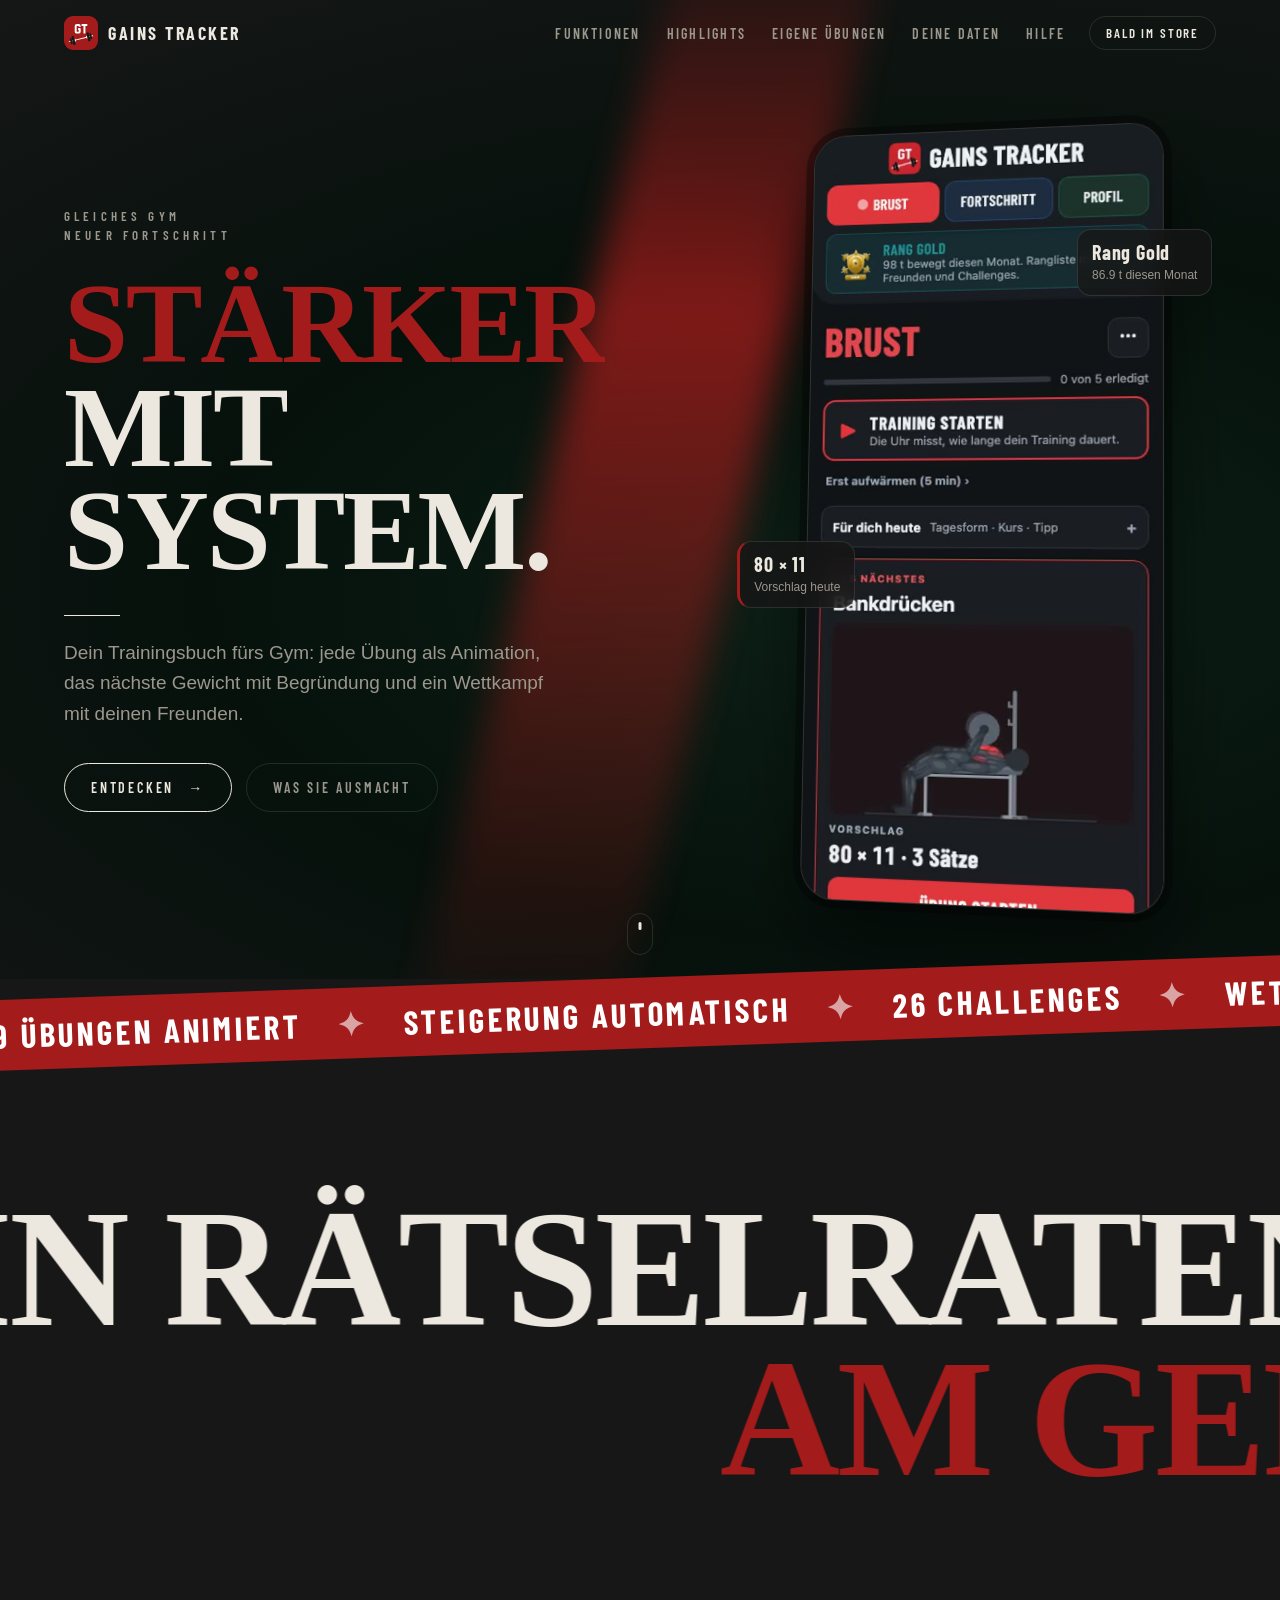
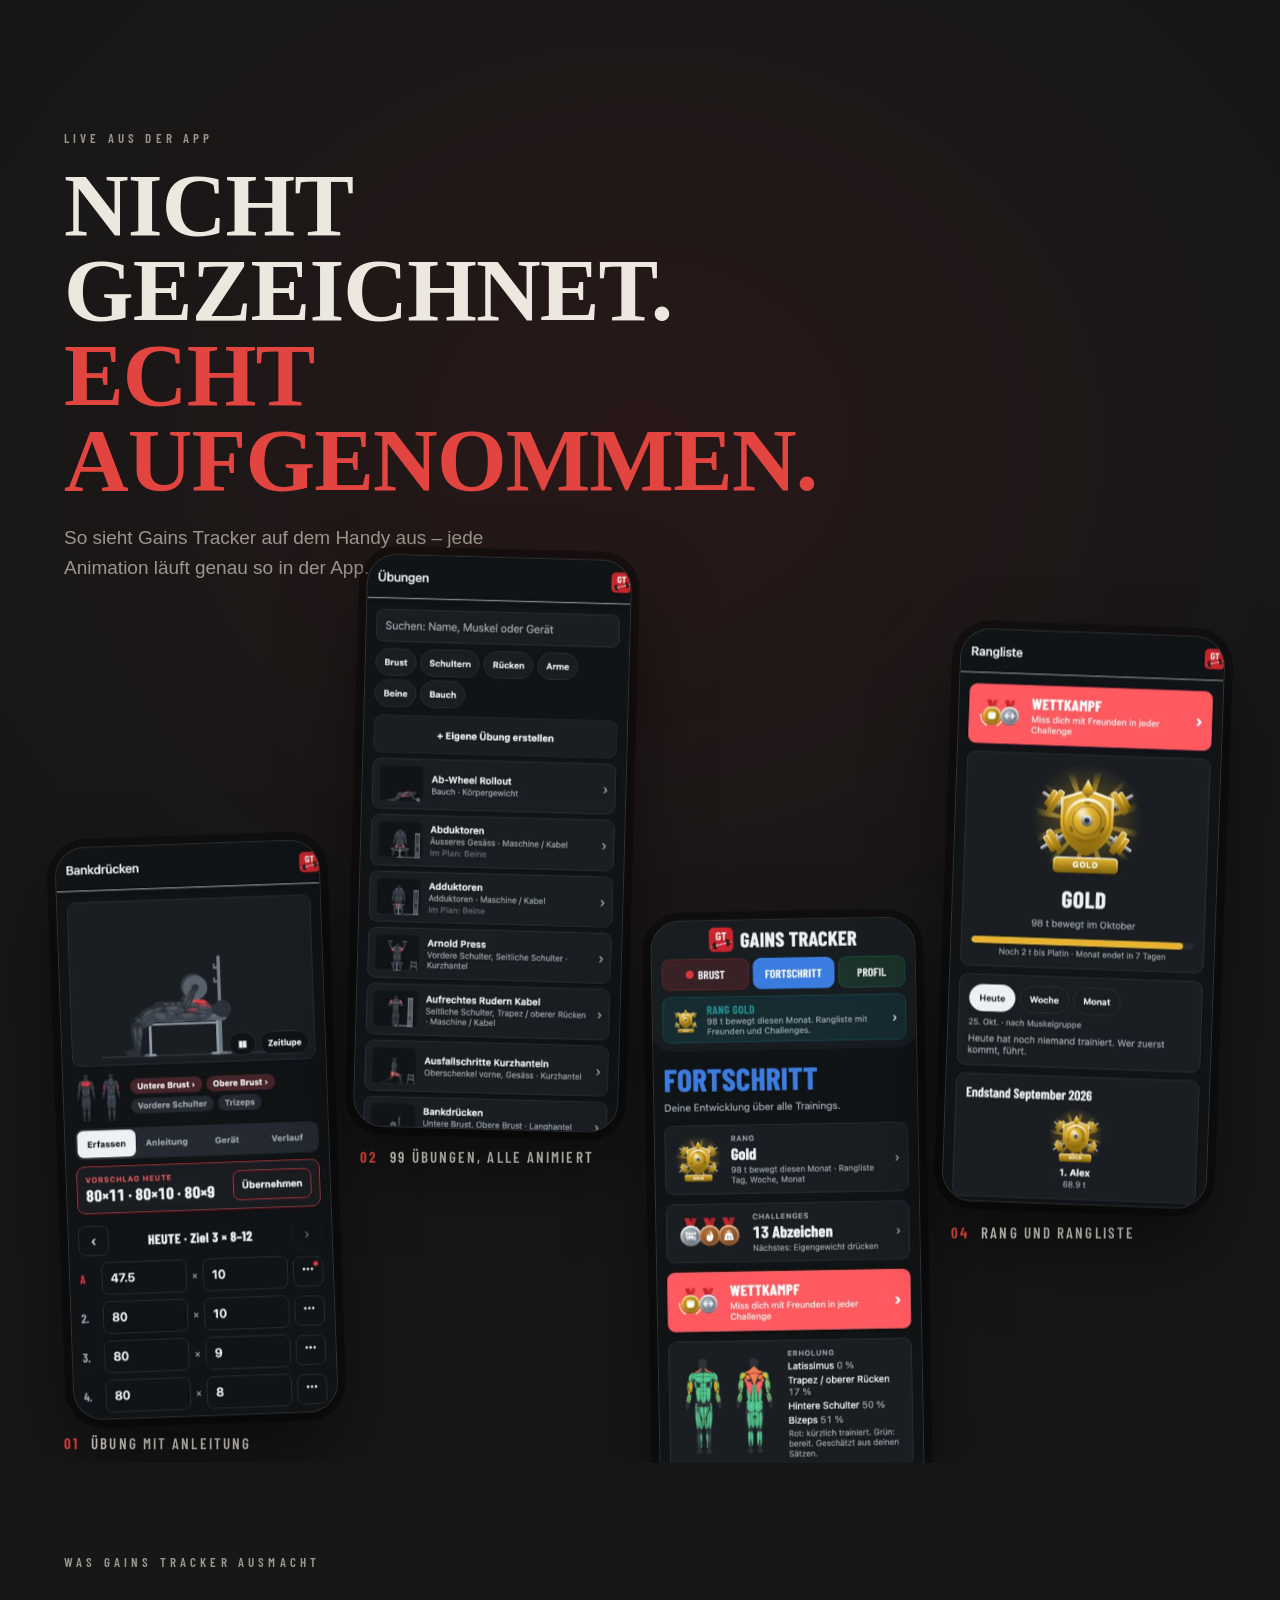
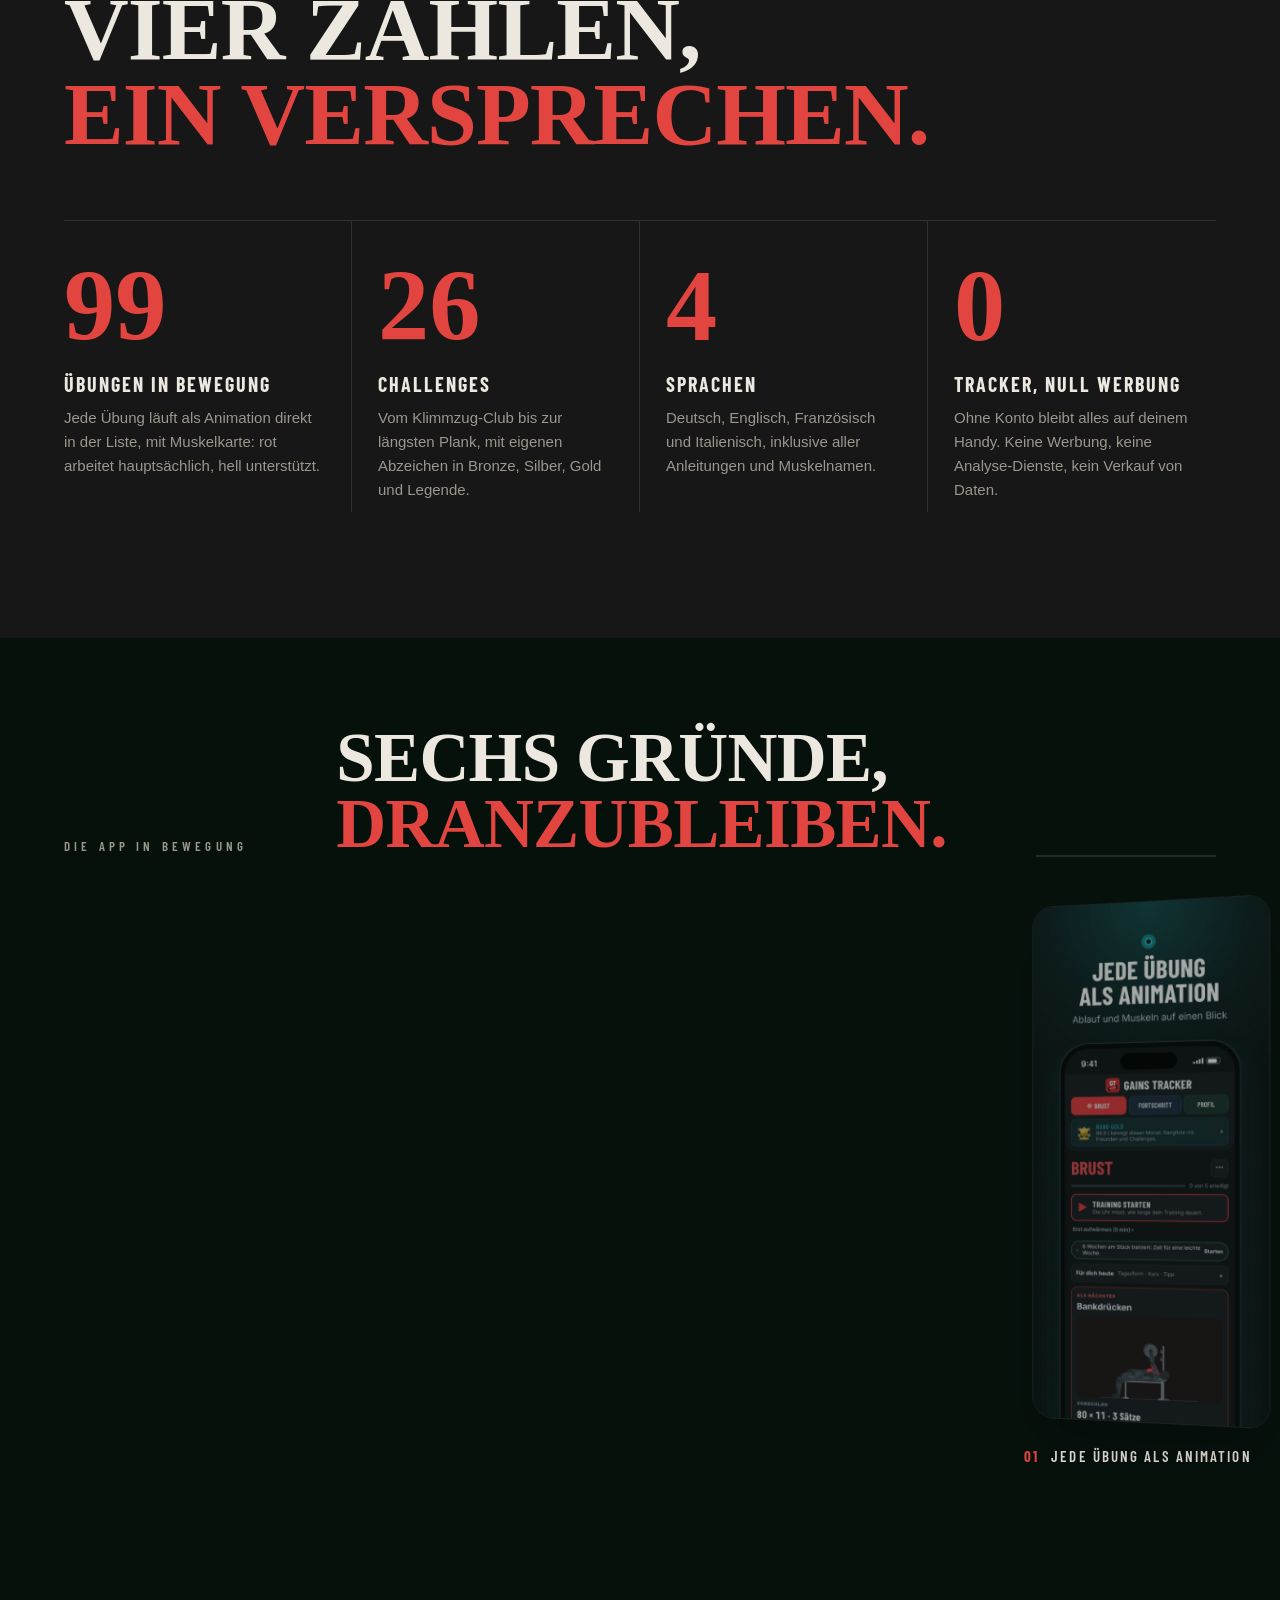
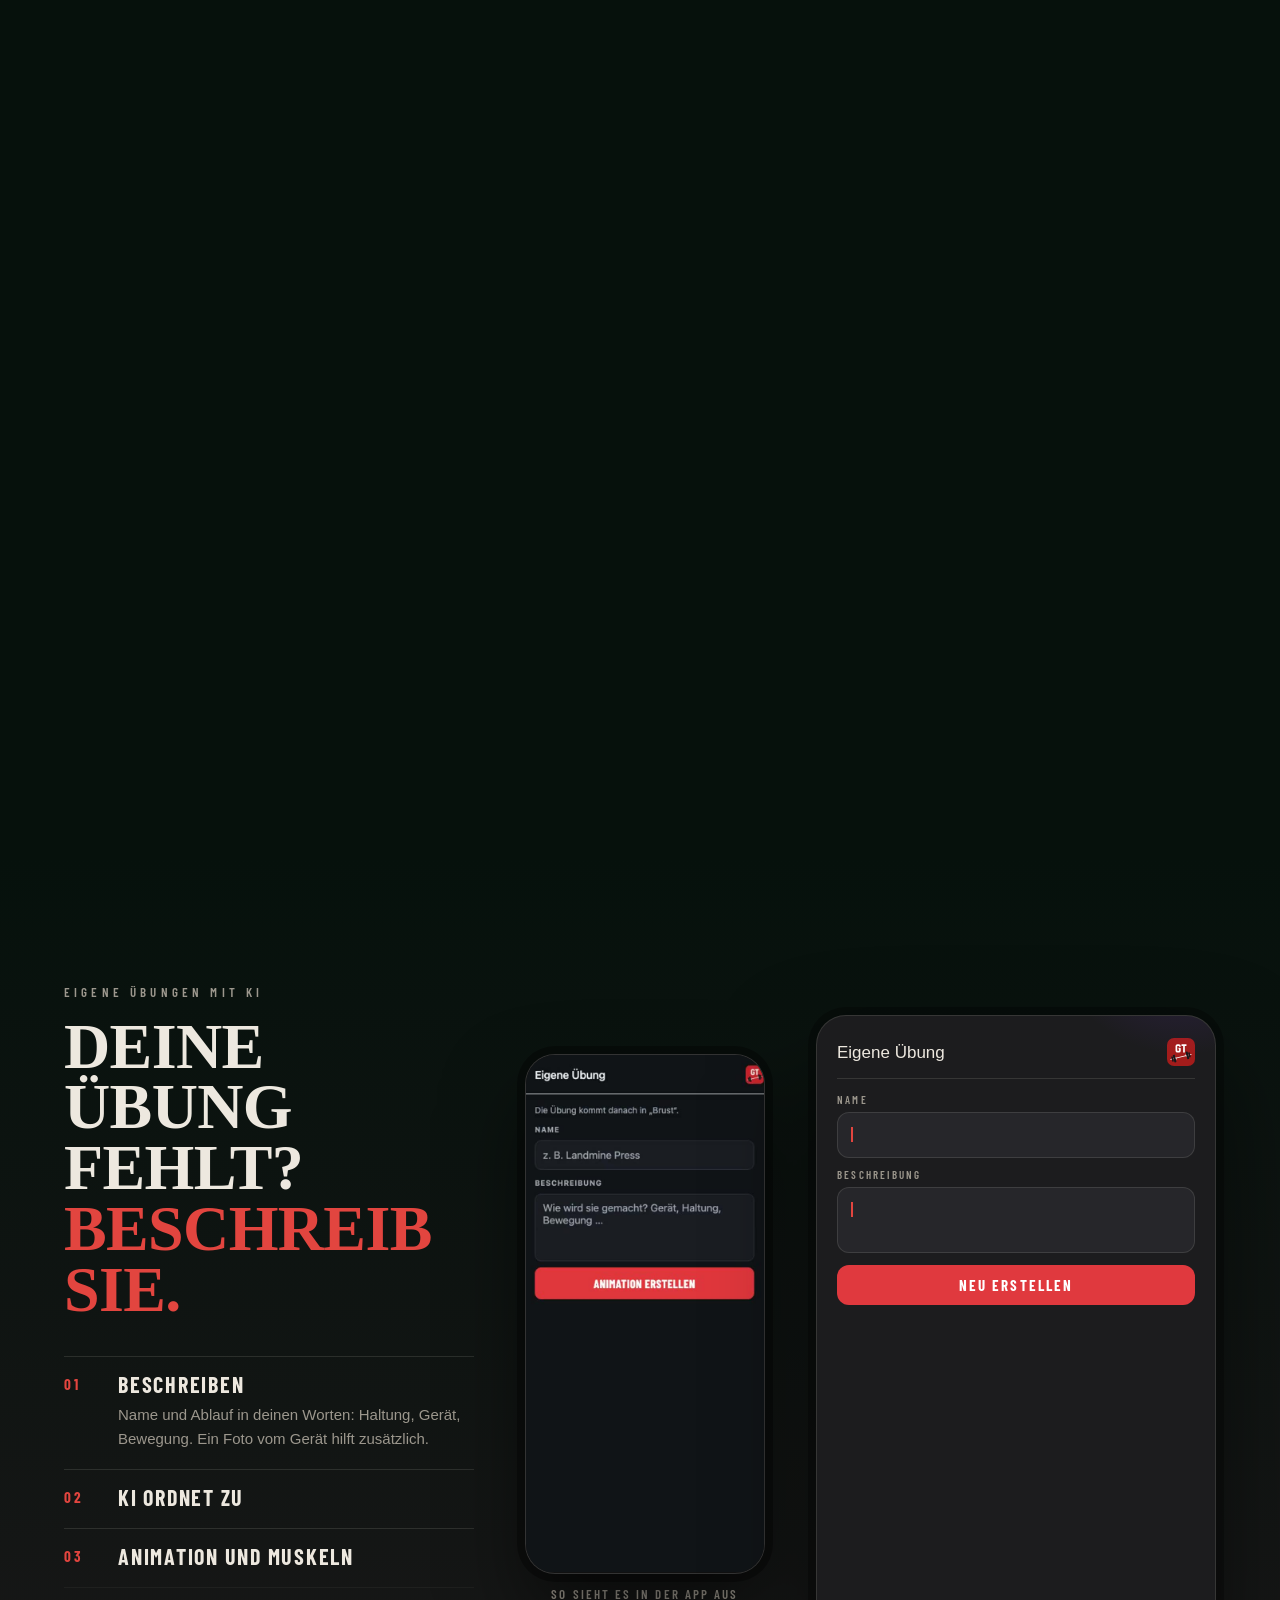
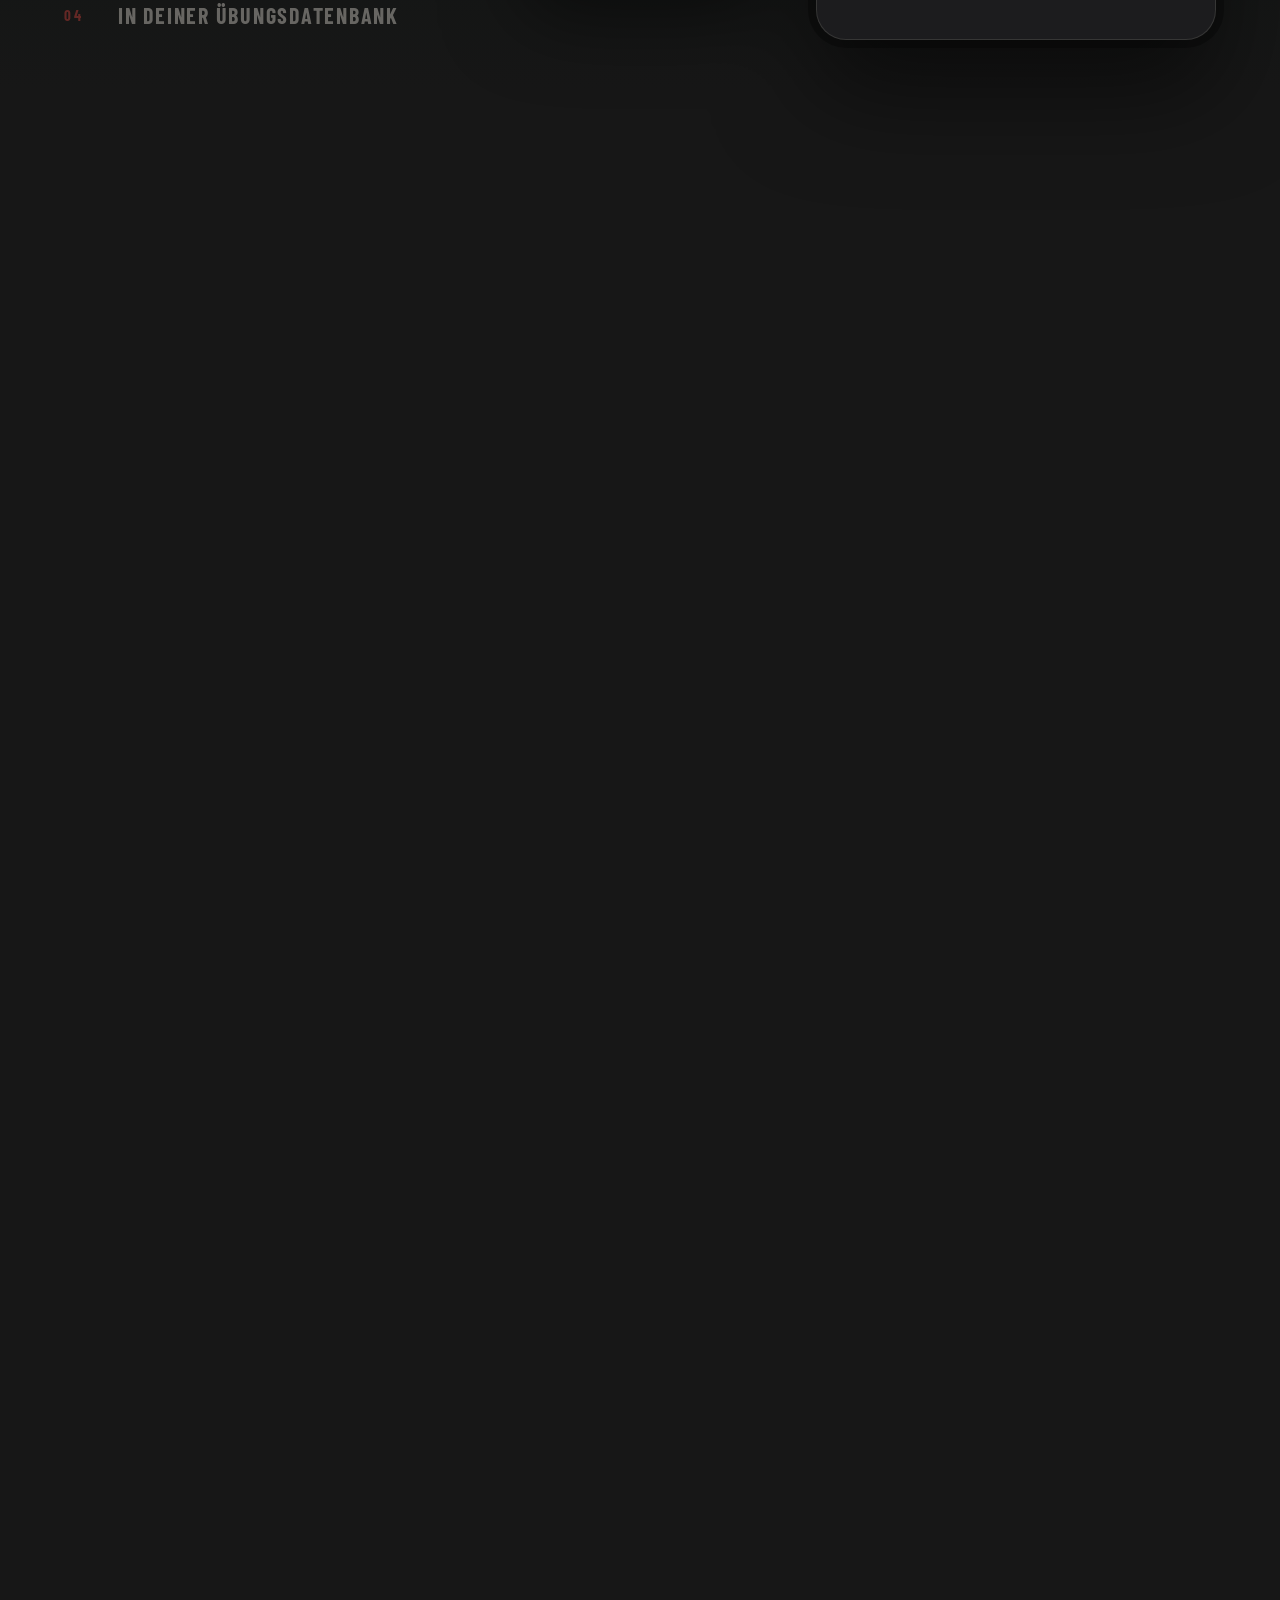
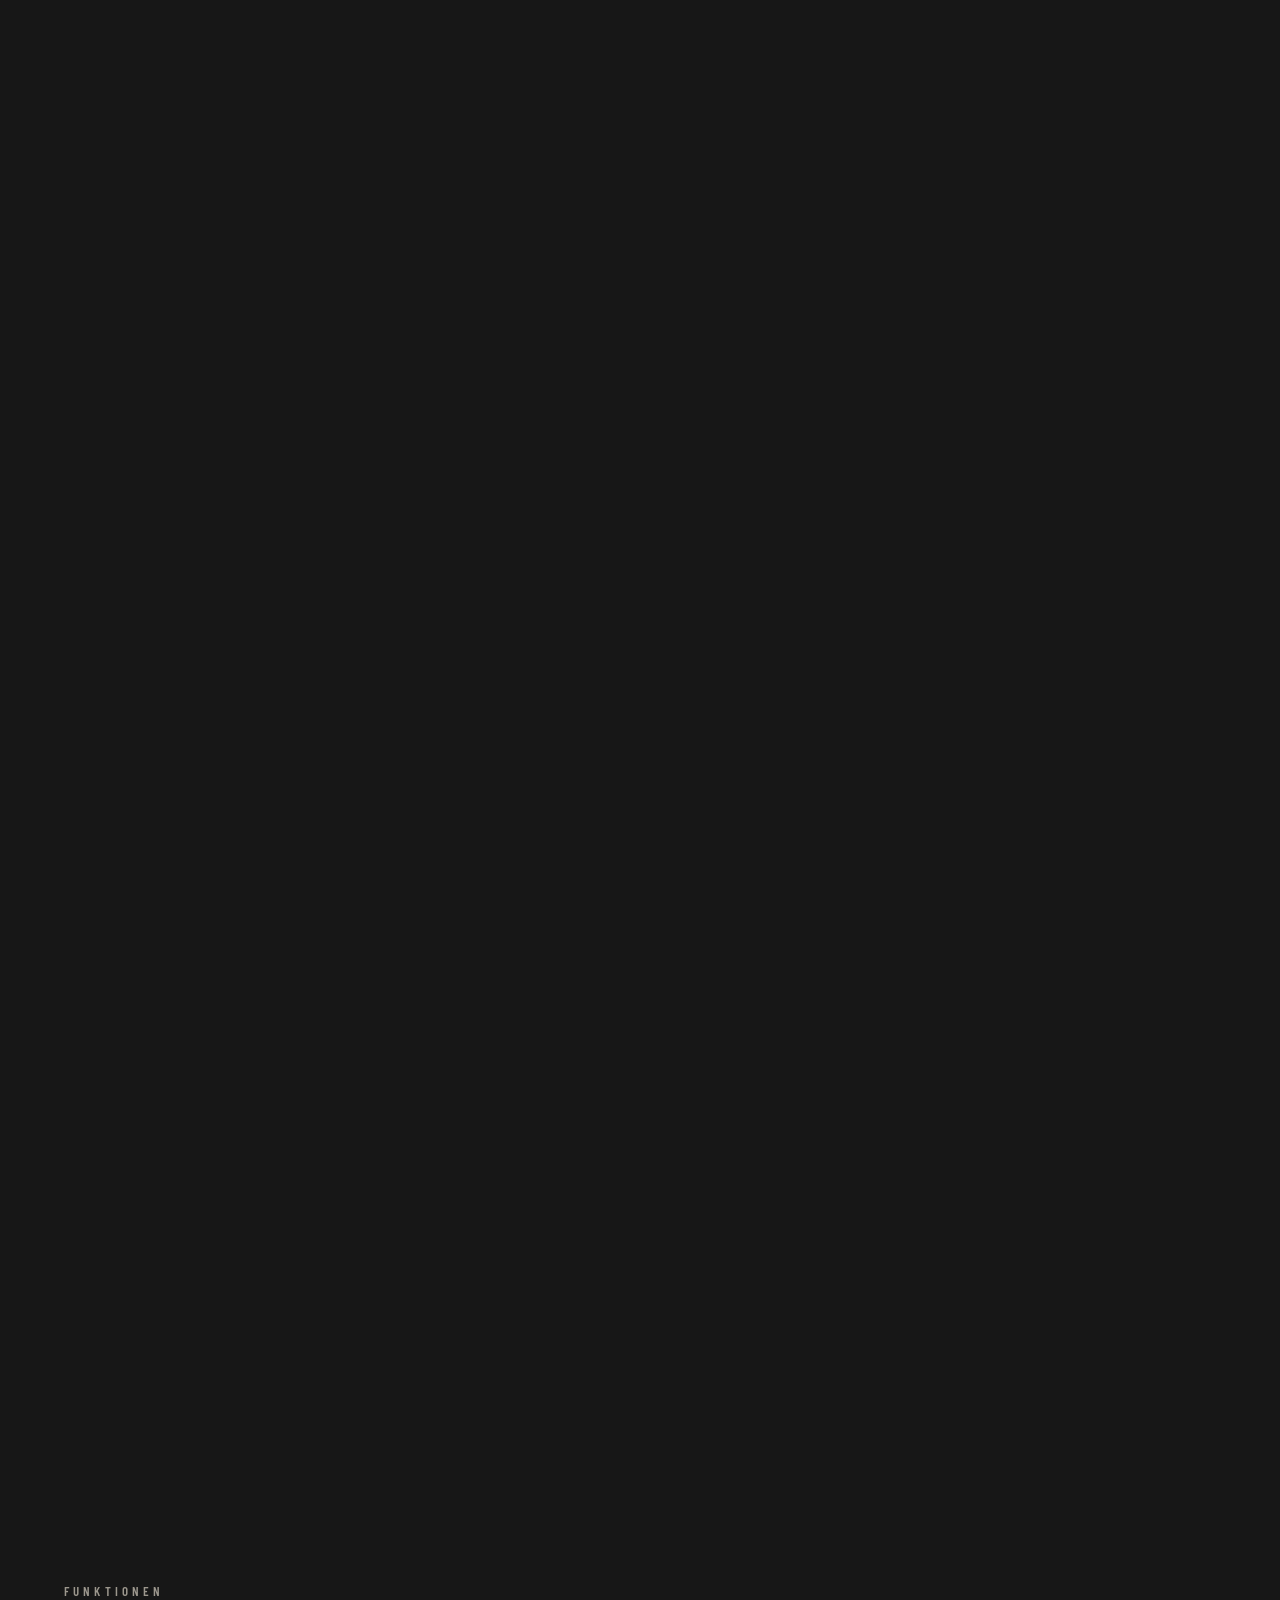
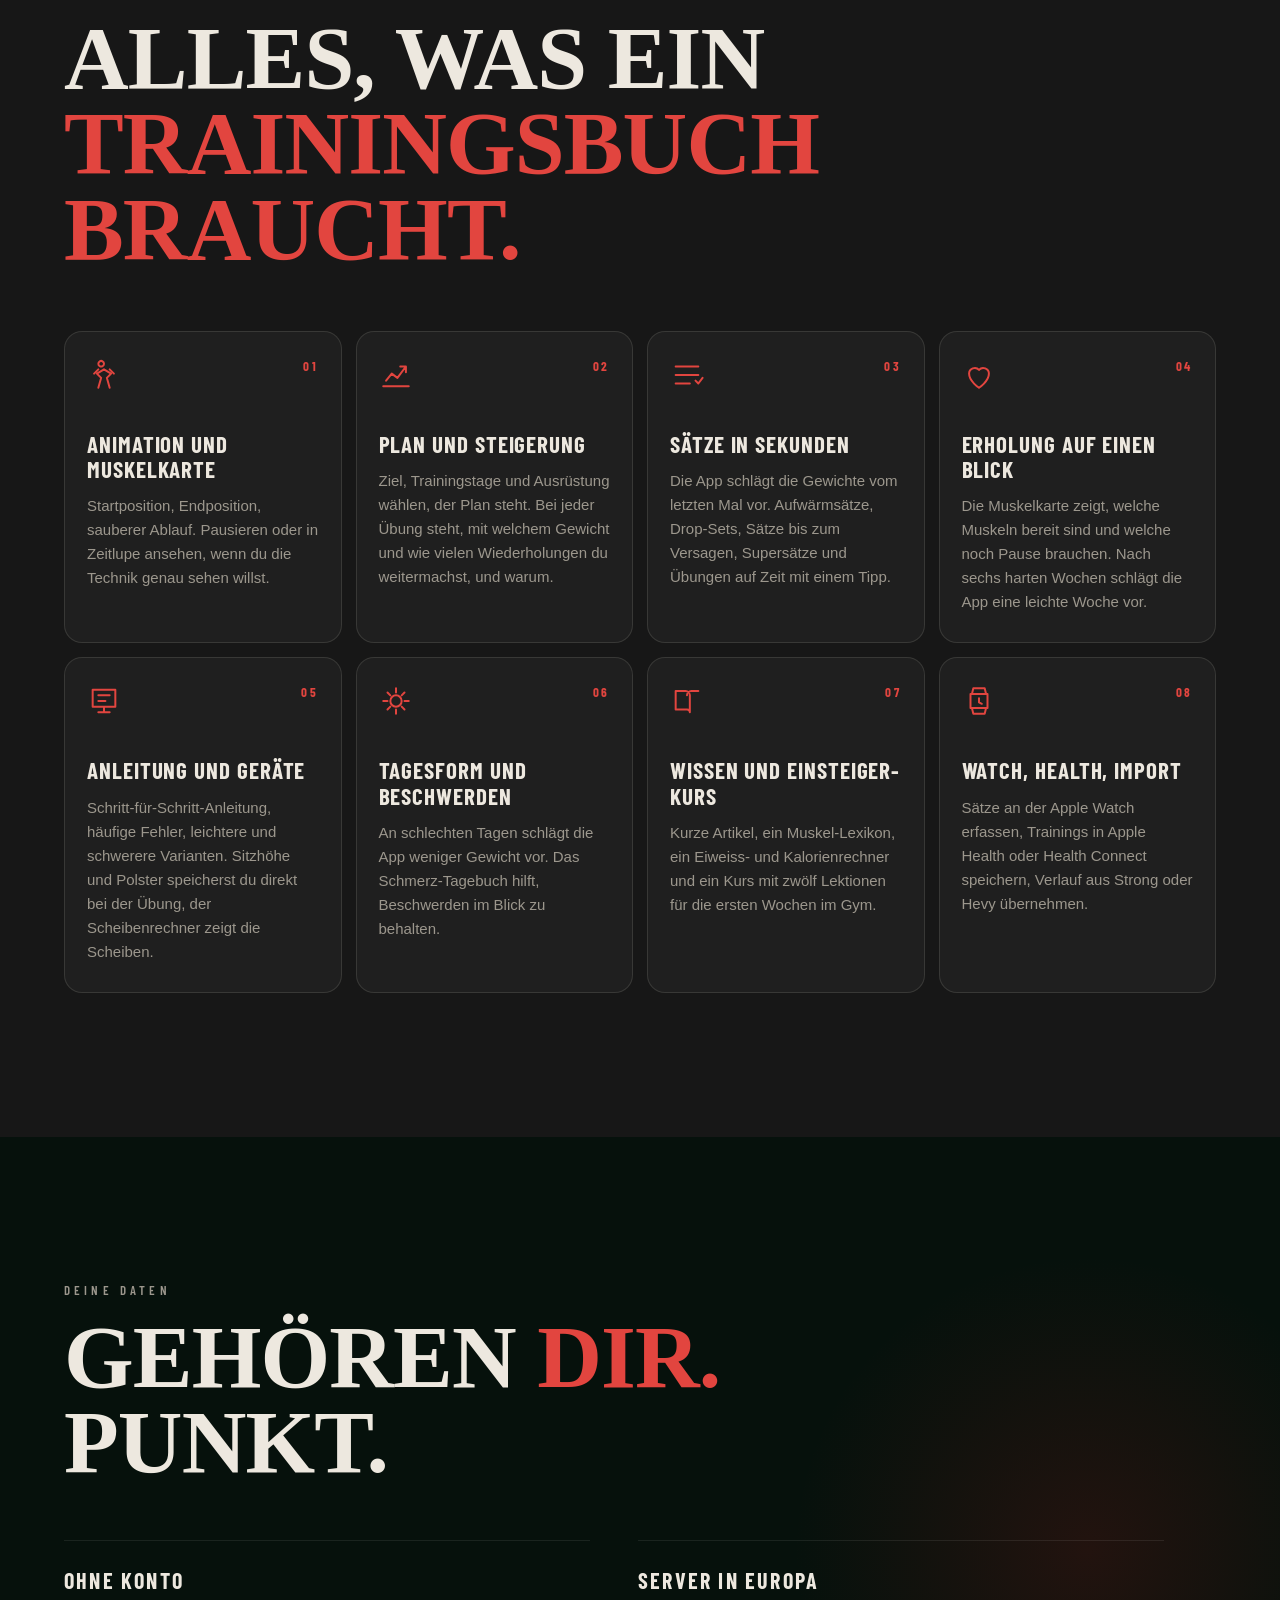
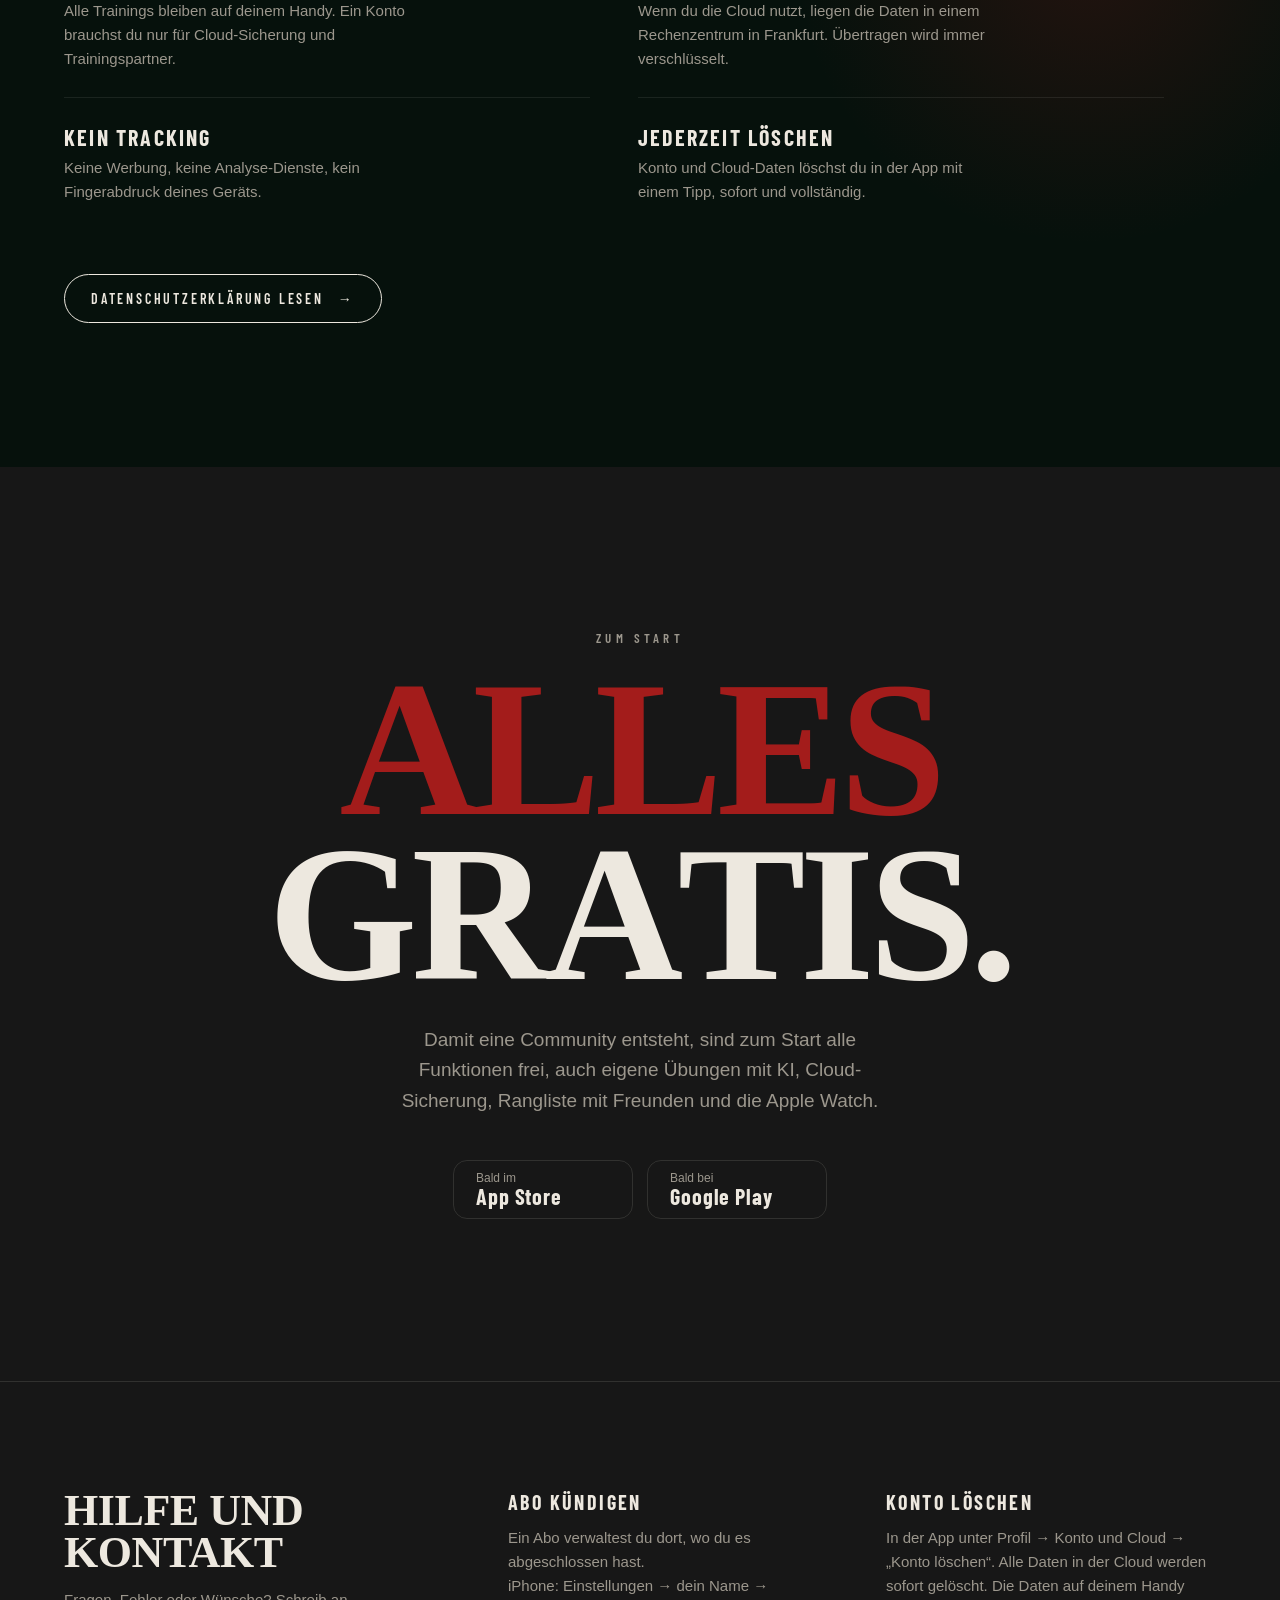
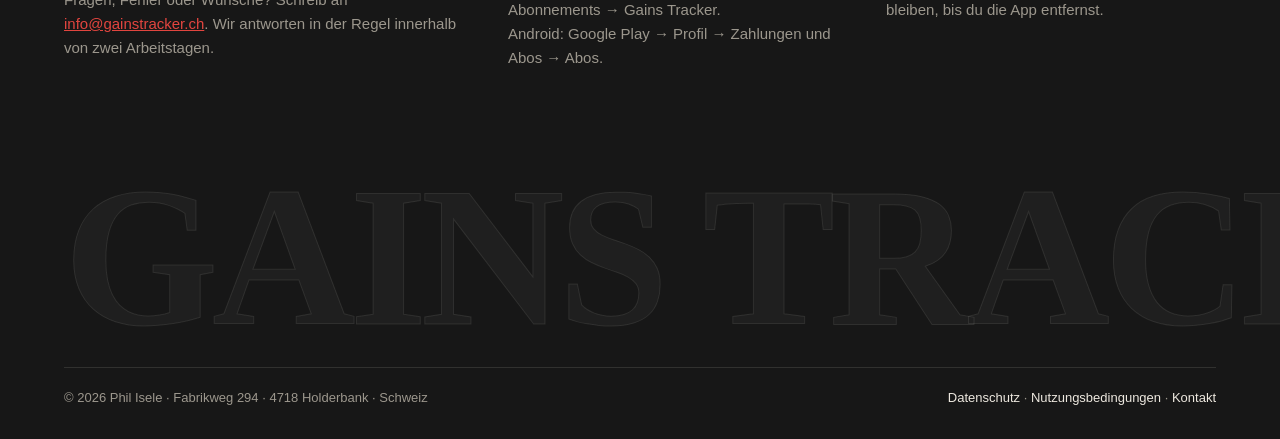
==== index.html @ aed37eef "Flüssiger: geglättetes Scrollen, Masse nur einmal messen, keine Unschärfe beim Scrollen am Handy; Br" ====
<!doctype html>
<html lang="de">
<head>
<meta charset="utf-8">
<meta name="viewport" content="width=device-width,initial-scale=1,viewport-fit=cover">
<title>Gains Tracker – Trainingsbuch fürs Gym</title>
<meta name="description" content="Krafttraining-App mit Animation für jede Übung, Trainingsplan mit automatischer Steigerung, Challenges und Wettkampf mit Freunden. Ohne Werbung, ohne Tracking.">
<meta name="theme-color" content="#171717">
<link rel="icon" type="image/png" href="icon.png">
<link rel="apple-touch-icon" href="apple-touch-icon.png">
<meta property="og:type" content="website">
<meta property="og:title" content="Gains Tracker – Trainingsbuch fürs Gym">
<meta property="og:description" content="Jede Übung als Animation, dein nächstes Gewicht mit Begründung, Wettkampf mit Freunden.">
<meta property="og:image" content="assets/screens/1-training.jpg">
<meta property="og:locale" content="de_CH">
<link rel="stylesheet" href="assets/site.css">
</head>
<body>

<!-- Intro: the three brand colours arrive as cards, then lift away -->
<div class="intro" aria-hidden="true">
  <div class="swatch" style="--c:#171717;--i:0"><b>Charcoal<br>Black</b><i></i><small>#171717</small></div>
  <div class="swatch" style="--c:#06110C;--i:1"><b>Forest<br>Green</b><i></i><small>#06110C</small></div>
  <div class="swatch" style="--c:#A31C1B;--i:2"><b>Crimson<br>Red</b><i></i><small>#A31C1B</small></div>
</div>

<div class="progress" aria-hidden="true"></div>

<header class="nav">
  <a class="logo" href="#top" aria-label="Gains Tracker, nach oben"><img src="assets/gains-tracker-zeichen.svg" alt="" width="34" height="34"><span>Gains Tracker</span></a>
  <nav aria-label="Hauptmenü">
    <a href="#funktionen">Funktionen</a>
    <a href="#highlights">Highlights</a>
    <a href="#eigene">Eigene Übungen</a>
    <a href="#daten">Deine Daten</a>
    <a href="#hilfe">Hilfe</a>
  </nav>
  <a class="pill" href="#start">Bald im Store</a>
  <button class="menu-btn" type="button" aria-expanded="false" aria-controls="menu" aria-label="Menü öffnen"><span></span><span></span></button>
</header>

<div class="menu" id="menu" hidden>
  <nav aria-label="Menü">
    <a href="#live"><small>01</small>Live aus der App</a>
    <a href="#highlights"><small>02</small>Highlights</a>
    <a href="#funktionen"><small>03</small>Funktionen</a>
    <a href="#eigene"><small>04</small>Eigene Übungen</a>
    <a href="#daten"><small>05</small>Deine Daten</a>
    <a href="#hilfe"><small>06</small>Hilfe</a>
  </nav>
  <p class="menu-foot">Gains Tracker · Bald im App Store</p>
</div>

<main id="top">

  <!-- Hero -->
  <section class="hero">
    <div class="beam" aria-hidden="true"></div>
    <div class="hero-copy">
      <p class="kicker" data-reveal>Gleiches Gym<br>Neuer Fortschritt</p>
      <h1>
        <span class="split red">Stärker</span>
        <span class="split light">mit System.</span>
      </h1>
      <span class="rule" data-reveal></span>
      <p class="lead" data-reveal>Dein Trainingsbuch fürs Gym: jede Übung als Animation, das nächste Gewicht mit Begründung und ein Wettkampf mit deinen Freunden.</p>
      <div class="ctas" data-reveal>
        <a class="btn magnet" href="#funktionen"><span>Entdecken</span><em aria-hidden="true">→</em></a>
        <a class="btn ghost" href="#highlights">Was sie ausmacht</a>
      </div>
    </div>
    <div class="hero-phone" data-tilt>
      <div class="phone screen"><video src="assets/video/training.mp4" poster="assets/video/training.jpg" muted loop playsinline autoplay preload="auto" aria-label="Trainingsseite von Gains Tracker: Brusttag mit Bankdrücken als Animation"></video><i class="glint" aria-hidden="true"></i></div>
      <div class="chip c1" data-float><b>80 × 11</b><span>Vorschlag heute</span></div>
      <div class="chip c2" data-float><b>Rang Gold</b><span>86.9 t diesen Monat</span></div>
    </div>
    <a class="scroll-hint" href="#band" aria-label="Weiter nach unten"><span></span></a>
  </section>

  <!-- Running band -->
  <div class="band-wrap">
    <div class="band" id="band" aria-hidden="true">
      <div class="track">
        <span>99 Übungen animiert</span><i>✦</i><span>Steigerung automatisch</span><i>✦</i><span>26 Challenges</span><i>✦</i><span>Wettkampf mit Freunden</span><i>✦</i><span>Eigene Übungen mit KI</span><i>✦</i><span>Kein Tracking</span><i>✦</i><span>Ohne Werbung</span><i>✦</i>
        <span>99 Übungen animiert</span><i>✦</i><span>Steigerung automatisch</span><i>✦</i><span>26 Challenges</span><i>✦</i><span>Wettkampf mit Freunden</span><i>✦</i><span>Eigene Übungen mit KI</span><i>✦</i><span>Kein Tracking</span><i>✦</i><span>Ohne Werbung</span><i>✦</i>
      </div>
  </div>
  </div>

  <!-- Statement that slides with the scroll -->
  <section class="statement" aria-label="Leitsatz">
    <p class="slide-l" data-drift="-1">Kein Rätselraten</p>
    <p class="slide-r red" data-drift="1">am Gerät.</p>
  </section>

  <!-- Live clips recorded from the app (docs/web-videos/aufnehmen.cjs in the app project) -->
  <section class="live" id="live" aria-labelledby="live-title">
    <div class="live-head">
      <p class="eyebrow" data-reveal>Live aus der App</p>
      <h2 class="display" id="live-title" data-reveal>Nicht gezeichnet.<br><em>Echt aufgenommen.</em></h2>
      <p class="lead" data-reveal>So sieht Gains Tracker auf dem Handy aus – jede Animation läuft genau so in der App.</p>
    </div>
    <div class="clips" tabindex="0" aria-label="Videos aus der App, seitlich wischen">
      <figure class="clip" data-depth="1"><div class="screen"><video data-src="assets/video/uebung.mp4" poster="assets/video/uebung.jpg" muted loop playsinline preload="none" aria-label="Übungsseite Bankdrücken mit Animation und Anleitung"></video><i class="glint" aria-hidden="true"></i></div><figcaption><b>01</b> Übung mit Anleitung</figcaption></figure>
      <figure class="clip" data-depth="-1"><div class="screen"><video data-src="assets/video/bibliothek.mp4" poster="assets/video/bibliothek.jpg" muted loop playsinline preload="none" aria-label="Übungsbibliothek mit 99 animierten Übungen"></video><i class="glint" aria-hidden="true"></i></div><figcaption><b>02</b> 99 Übungen, alle animiert</figcaption></figure>
      <figure class="clip" data-depth="1.4"><div class="screen"><video data-src="assets/video/fortschritt.mp4" poster="assets/video/fortschritt.jpg" muted loop playsinline preload="none" aria-label="Fortschritt mit Muskelkarte, Serie und Kalender"></video><i class="glint" aria-hidden="true"></i></div><figcaption><b>03</b> Fortschritt und Serie</figcaption></figure>
      <figure class="clip" data-depth="-0.6"><div class="screen"><video data-src="assets/video/rangliste.mp4" poster="assets/video/rangliste.jpg" muted loop playsinline preload="none" aria-label="Rangliste mit Gold-Abzeichen"></video><i class="glint" aria-hidden="true"></i></div><figcaption><b>04</b> Rang und Rangliste</figcaption></figure>
    </div>
    <div class="dots" aria-hidden="true"><span class="on"></span><span></span><span></span><span></span></div>
  </section>

  <!-- Highlights with counters -->
  <section class="highlights" id="highlights">
    <p class="eyebrow" data-reveal>Was Gains Tracker ausmacht</p>
    <h2 class="display" data-reveal>Vier Zahlen,<br><em>ein Versprechen.</em></h2>
    <div class="stats">
      <div class="stat" data-reveal><b data-count="99">0</b><h3>Übungen in Bewegung</h3><p>Jede Übung läuft als Animation direkt in der Liste, mit Muskelkarte: rot arbeitet hauptsächlich, hell unterstützt.</p></div>
      <div class="stat" data-reveal><b data-count="26">0</b><h3>Challenges</h3><p>Vom Klimmzug-Club bis zur längsten Plank, mit eigenen Abzeichen in Bronze, Silber, Gold und Legende.</p></div>
      <div class="stat" data-reveal><b data-count="4">0</b><h3>Sprachen</h3><p>Deutsch, Englisch, Französisch und Italienisch, inklusive aller Anleitungen und Muskelnamen.</p></div>
      <div class="stat" data-reveal><b data-count="0" class="zero">0</b><h3>Tracker, null Werbung</h3><p>Ohne Konto bleibt alles auf deinem Handy. Keine Werbung, keine Analyse-Dienste, kein Verkauf von Daten.</p></div>
    </div>
  </section>

  <!-- Pinned horizontal gallery -->
  <section class="gallery" id="funktionen" aria-label="Die App in sechs Bildern">
    <div class="pin">
      <div class="gallery-head">
        <p class="eyebrow">Die App in Bewegung</p>
        <h2 class="display">Sechs Gründe,<br><em>dranzubleiben.</em></h2>
        <div class="meter" aria-hidden="true"><span></span></div>
      </div>
      <div class="rail">
        <figure class="slide"><img src="assets/screens/1-training.jpg" alt="Jede Übung als Animation" loading="lazy" width="600" height="1300"><figcaption><b>01</b> Jede Übung als Animation</figcaption></figure>
        <figure class="slide"><img src="assets/screens/2-uebung.jpg" alt="Dein nächstes Gewicht" loading="lazy" width="600" height="1300"><figcaption><b>02</b> Dein nächstes Gewicht</figcaption></figure>
        <figure class="slide"><img src="assets/screens/3-fortschritt.jpg" alt="Fortschritt mit Kurven" loading="lazy" width="600" height="1300"><figcaption><b>03</b> Fortschritt, der motiviert</figcaption></figure>
        <figure class="slide"><img src="assets/screens/4-rangliste.jpg" alt="Rangliste mit Freunden" loading="lazy" width="600" height="1300"><figcaption><b>04</b> Rangliste mit Freunden</figcaption></figure>
        <figure class="slide"><img src="assets/screens/5-challenges.jpg" alt="Challenges mit Abzeichen" loading="lazy" width="600" height="1300"><figcaption><b>05</b> Challenges mit Abzeichen</figcaption></figure>
        <figure class="slide"><img src="assets/screens/6-eigene-uebung.jpg" alt="Eigene Übungen mit KI" loading="lazy" width="600" height="1300"><figcaption><b>06</b> Eigene Übungen mit KI</figcaption></figure>
      </div>
    </div>
  </section>

  <!-- Own exercise with AI: scroll-driven demo -->
  <section class="custom" id="eigene" data-stage="0" aria-labelledby="c-title">
    <div class="custom-pin">
      <div class="custom-copy">
        <p class="eyebrow">Eigene Übungen mit KI</p>
        <h2 class="display" id="c-title">Deine Übung fehlt?<br><em>Beschreib sie.</em></h2>
        <ol class="steps">
          <li class="step on"><b>01</b><div><h3>Beschreiben</h3><p>Name und Ablauf in deinen Worten: Haltung, Gerät, Bewegung. Ein Foto vom Gerät hilft zusätzlich.</p></div></li>
          <li class="step"><b>02</b><div><h3>KI ordnet zu</h3><p>Die KI vergleicht deine Beschreibung mit 99 Bewegungsabläufen, wählt den passendsten und passt den Griff an.</p></div></li>
          <li class="step"><b>03</b><div><h3>Animation und Muskeln</h3><p>Du bekommst die Animation, Haupt- und Hilfsmuskeln und einen kurzen Tipp zur Ausführung. Passt etwas nicht, erstellst du sie neu.</p></div></li>
          <li class="step"><b>04</b><div><h3>In deiner Übungsdatenbank</h3><p>Gespeichert wie jede andere Übung: im Plan, mit Verlauf, Bestwerten und Steigerung. Mit Konto auf all deinen Geräten.</p><span class="soon">Ab Store-Start: eigene Übungen mit der Community teilen</span></div></li>
        </ol>
      </div>

      <figure class="custom-real">
        <div class="screen"><video data-src="assets/video/eigene.mp4" poster="assets/video/eigene.jpg" muted loop playsinline preload="none" aria-label="Eigene Übung in der App erstellen: Name und Beschreibung eintippen, Animation erstellen"></video><i class="glint" aria-hidden="true"></i></div>
        <figcaption>So sieht es in der App aus</figcaption>
      </figure>
      <div class="custom-demo" aria-hidden="true">
        <div class="demo-head"><span>Eigene Übung</span><img src="assets/gains-tracker-zeichen.svg" alt="" width="28" height="28"></div>
        <label>Name</label>
        <div class="field"><span data-type="name" data-text="Landmine Press"></span><i class="caret"></i></div>
        <label>Beschreibung</label>
        <div class="field tall"><span data-type="desc" data-text="Langhantel schräg in der Ecke, stehend einarmig nach vorne oben drücken."></span><i class="caret"></i></div>
        <div class="demo-btn">Neu erstellen</div>

        <div class="demo-stage">
          <div class="ai">
            <p class="ai-label">Vergleicht mit 99 Bewegungsabläufen</p>
            <ul class="ai-list">
              <li>Bankdrücken</li><li>Kurzhantel-Schulterdrücken</li><li>Schrägbankdrücken</li><li>Arnold Press</li>
              <li class="hit">Schulterdrücken Langhantel stehend</li>
              <li>Seitheben</li><li>Frontheben</li><li>Dips</li>
            </ul>
            <div class="ai-scan"></div>
          </div>
          <div class="result">
            <p class="ai-label red-label">Vorschlag</p>
            <div class="figure"><img src="assets/screens/6-eigene-uebung.jpg" alt="" loading="lazy"></div>
            <p class="from">Animation von: Schulterdrücken Langhantel stehend · Griff: Langhantel</p>
            <div class="chips">
              <span class="main">Vordere Schulter</span><span class="main">Seitliche Schulter</span>
              <span>Trizeps</span><span>Trapez</span><span>Bauch</span>
            </div>
          </div>
          <div class="saved"><b>✓</b><div><strong>Übung gespeichert</strong><span>Kommt in „Brust“ · in deiner Übungsdatenbank</span></div></div>
        </div>
      </div>
    </div>
  </section>

  <!-- Feature grid -->
  <section class="features" aria-labelledby="f-title">
    <p class="eyebrow" data-reveal>Funktionen</p>
    <h2 class="display" id="f-title" data-reveal>Alles, was ein<br><em>Trainingsbuch braucht.</em></h2>
    <div class="grid">
      <article class="card" data-reveal><svg class="ico" viewBox="0 0 24 24" aria-hidden="true"><path d="M12 4a2 2 0 1 0 0 .1M8 21l2-7-3-3 5-3 5 3-3 3 2 7M5 11l3-3M19 11l-3-3"/></svg><span class="no">01</span><h3>Animation und Muskelkarte</h3><p>Startposition, Endposition, sauberer Ablauf. Pausieren oder in Zeitlupe ansehen, wenn du die Technik genau sehen willst.</p></article>
      <article class="card" data-reveal><svg class="ico" viewBox="0 0 24 24" aria-hidden="true"><path d="M3 20h18M5 16l4-5 4 3 6-8M15 6h4v4"/></svg><span class="no">02</span><h3>Plan und Steigerung</h3><p>Ziel, Trainingstage und Ausrüstung wählen, der Plan steht. Bei jeder Übung steht, mit welchem Gewicht und wie vielen Wiederholungen du weitermachst, und warum.</p></article>
      <article class="card" data-reveal><svg class="ico" viewBox="0 0 24 24" aria-hidden="true"><path d="M4 6h16M4 12h16M4 18h10M18 16l2 2 3-4"/></svg><span class="no">03</span><h3>Sätze in Sekunden</h3><p>Die App schlägt die Gewichte vom letzten Mal vor. Aufwärmsätze, Drop-Sets, Sätze bis zum Versagen, Supersätze und Übungen auf Zeit mit einem Tipp.</p></article>
      <article class="card" data-reveal><svg class="ico" viewBox="0 0 24 24" aria-hidden="true"><path d="M12 21s-7-4.5-7-10a4 4 0 0 1 7-2.6A4 4 0 0 1 19 11c0 5.5-7 10-7 10z"/></svg><span class="no">04</span><h3>Erholung auf einen Blick</h3><p>Die Muskelkarte zeigt, welche Muskeln bereit sind und welche noch Pause brauchen. Nach sechs harten Wochen schlägt die App eine leichte Woche vor.</p></article>
      <article class="card" data-reveal><svg class="ico" viewBox="0 0 24 24" aria-hidden="true"><path d="M4 4h16v12H4zM8 20h8M12 16v4M8 8h8M8 12h5"/></svg><span class="no">05</span><h3>Anleitung und Geräte</h3><p>Schritt-für-Schritt-Anleitung, häufige Fehler, leichtere und schwerere Varianten. Sitzhöhe und Polster speicherst du direkt bei der Übung, der Scheibenrechner zeigt die Scheiben.</p></article>
      <article class="card" data-reveal><svg class="ico" viewBox="0 0 24 24" aria-hidden="true"><path d="M12 3v3M12 18v3M3 12h3M18 12h3M6 6l2 2M16 16l2 2M6 18l2-2M16 8l2-2M12 8a4 4 0 1 0 0 8 4 4 0 0 0 0-8z"/></svg><span class="no">06</span><h3>Tagesform und Beschwerden</h3><p>An schlechten Tagen schlägt die App weniger Gewicht vor. Das Schmerz-Tagebuch hilft, Beschwerden im Blick zu behalten.</p></article>
      <article class="card" data-reveal><svg class="ico" viewBox="0 0 24 24" aria-hidden="true"><path d="M4 5h7a3 3 0 0 1 3 3v12a2 2 0 0 0-2-2H4zM20 5h-5a3 3 0 0 0-3 3"/></svg><span class="no">07</span><h3>Wissen und Einsteiger-Kurs</h3><p>Kurze Artikel, ein Muskel-Lexikon, ein Eiweiss- und Kalorienrechner und ein Kurs mit zwölf Lektionen für die ersten Wochen im Gym.</p></article>
      <article class="card" data-reveal><svg class="ico" viewBox="0 0 24 24" aria-hidden="true"><path d="M8 3h8l1 4H7zM7 17h10l-1 4H8zM6 7h12v10H6zM12 10v3l2 1"/></svg><span class="no">08</span><h3>Watch, Health, Import</h3><p>Sätze an der Apple Watch erfassen, Trainings in Apple Health oder Health Connect speichern, Verlauf aus Strong oder Hevy übernehmen.</p></article>
    </div>
  </section>

  <!-- Privacy promise on forest green -->
  <section class="data" id="daten">
    <div class="data-inner">
      <p class="eyebrow" data-reveal>Deine Daten</p>
      <h2 class="display" data-reveal>Gehören <em>dir.</em><br>Punkt.</h2>
      <ul class="promises">
        <li data-wipe><b>Ohne Konto</b><span>Alle Trainings bleiben auf deinem Handy. Ein Konto brauchst du nur für Cloud-Sicherung und Trainingspartner.</span></li>
        <li data-wipe><b>Server in Europa</b><span>Wenn du die Cloud nutzt, liegen die Daten in einem Rechenzentrum in Frankfurt. Übertragen wird immer verschlüsselt.</span></li>
        <li data-wipe><b>Kein Tracking</b><span>Keine Werbung, keine Analyse-Dienste, kein Fingerabdruck deines Geräts.</span></li>
        <li data-wipe><b>Jederzeit löschen</b><span>Konto und Cloud-Daten löschst du in der App mit einem Tipp, sofort und vollständig.</span></li>
      </ul>
      <a class="btn light" href="datenschutz/" data-reveal><span>Datenschutzerklärung lesen</span><em aria-hidden="true">→</em></a>
    </div>
  </section>

  <!-- Start / CTA -->
  <section class="start" id="start">
    <p class="eyebrow" data-reveal>Zum Start</p>
    <h2 class="mega"><span class="split red">Alles</span> <span class="split light">gratis.</span></h2>
    <p class="lead center" data-reveal>Damit eine Community entsteht, sind zum Start alle Funktionen frei, auch eigene Übungen mit KI, Cloud-Sicherung, Rangliste mit Freunden und die Apple Watch.</p>
    <div class="stores" data-reveal>
      <span class="store"><small>Bald im</small>App Store</span>
      <span class="store"><small>Bald bei</small>Google Play</span>
    </div>
  </section>

  <!-- Support: required by the App Store -->
  <section class="help" id="hilfe">
    <div class="help-col" data-reveal>
      <h2 class="display small">Hilfe und Kontakt</h2>
      <p>Fragen, Fehler oder Wünsche? Schreib an <a href="mailto:info@gainstracker.ch">info@gainstracker.ch</a>. Wir antworten in der Regel innerhalb von zwei Arbeitstagen.</p>
    </div>
    <div class="help-col" data-reveal>
      <h3>Abo kündigen</h3>
      <p>Ein Abo verwaltest du dort, wo du es abgeschlossen hast.<br>iPhone: Einstellungen → dein Name → Abonnements → Gains Tracker.<br>Android: Google Play → Profil → Zahlungen und Abos → Abos.</p>
    </div>
    <div class="help-col" data-reveal>
      <h3>Konto löschen</h3>
      <p>In der App unter Profil → Konto und Cloud → „Konto löschen“. Alle Daten in der Cloud werden sofort gelöscht. Die Daten auf deinem Handy bleiben, bis du die App entfernst.</p>
    </div>
  </section>

</main>

<footer class="foot">
  <div class="foot-big" aria-hidden="true">Gains Tracker</div>
  <div class="foot-row">
    <span>© 2026 Phil Isele · Fabrikweg 294 · 4718 Holderbank · Schweiz</span>
    <span><a href="datenschutz/">Datenschutz</a> · <a href="https://www.apple.com/legal/internet-services/itunes/dev/stdeula/" rel="noopener">Nutzungsbedingungen</a> · <a href="mailto:info@gainstracker.ch">Kontakt</a></span>
  </div>
</footer>

<script src="assets/site.js"></script>
</body>
</html>
---- assets/site.css ----
/* Gains Tracker – Webseite. Farben aus der Vorlage: Charcoal Black, Forest Green, Crimson Red. */
@font-face { font-family: "Barlow Condensed"; font-weight: 600; font-display: swap; src: url("fonts/BarlowCondensed_600SemiBold.ttf") format("truetype"); }
@font-face { font-family: "Barlow Condensed"; font-weight: 700; font-display: swap; src: url("fonts/BarlowCondensed_700Bold.ttf") format("truetype"); }

:root {
  --charcoal: #171717;
  --charcoal-2: #1f1f1f;
  --forest: #06110C;
  --forest-2: #0c2117;
  --crimson: #A31C1B;
  --crimson-hi: #e2453f;   /* lighter red for small text on dark, keeps contrast */
  --cream: #ede8df;
  --mute: #9c978d;
  --line: rgba(237, 232, 223, .12);
  --serif: "Didot", "Bodoni 72", "Bodoni MT", "Playfair Display", "Times New Roman", serif;
  --cond: "Barlow Condensed", "Arial Narrow", sans-serif;
  --sans: -apple-system, BlinkMacSystemFont, "Segoe UI", Roboto, "Helvetica Neue", sans-serif;
  --ease: cubic-bezier(.16, 1, .3, 1);
  --gutter: clamp(16px, 5vw, 72px);
  color-scheme: dark;
}

* { box-sizing: border-box; }
html { scroll-behavior: smooth; overflow-x: clip; }
body { margin: 0; background: var(--charcoal); color: var(--cream); font: 17px/1.6 var(--sans); -webkit-font-smoothing: antialiased; }
img { display: block; max-width: 100%; height: auto; }
a { color: inherit; }
h1, h2, h3, p { margin: 0; }
::selection { background: var(--crimson); color: #fff; }

/* ---------- Intro ---------- */
.intro { position: fixed; inset: 0; z-index: 100; background: var(--charcoal); display: flex; align-items: center; justify-content: center; gap: clamp(8px, 2vw, 20px); pointer-events: none; }
.swatch { width: clamp(92px, 22vw, 200px); aspect-ratio: 3 / 4.2; border-radius: 16px; background: var(--c); border: 1px solid rgba(255,255,255,.08); padding: clamp(10px, 2vw, 18px); display: flex; flex-direction: column; justify-content: flex-end; color: var(--cream);
  box-shadow: 0 30px 60px rgba(0,0,0,.45); opacity: 0; transform: translateY(60px) rotate(calc((var(--i) - 1) * 6deg)) scale(.9);
  animation: swatch-in .9s var(--ease) calc(var(--i) * .14s) forwards; }
.swatch b { font: 400 clamp(13px, 2.4vw, 22px)/1.05 var(--serif); text-transform: uppercase; letter-spacing: .02em; }
.swatch i { display: block; width: 26px; height: 1px; background: currentColor; opacity: .6; margin: 10px 0 8px; }
.swatch small { font: 600 clamp(9px, 1.4vw, 12px) var(--cond); letter-spacing: .12em; opacity: .8; }
@keyframes swatch-in { to { opacity: 1; transform: none; } }
.intro.out { animation: intro-out .9s var(--ease) forwards; }
.intro.out .swatch { animation: swatch-out .8s var(--ease) calc((2 - var(--i)) * .07s) forwards; opacity: 1; transform: none; }
@keyframes swatch-out { to { transform: translateY(-120vh) rotate(calc((var(--i) - 1) * -8deg)); } }
@keyframes intro-out { 0%, 40% { background-color: var(--charcoal); } 100% { background-color: transparent; visibility: hidden; } }
.intro.gone { display: none; }

/* ---------- Scroll progress + nav ---------- */
.progress { position: fixed; top: 0; left: 0; right: 0; height: 3px; z-index: 60; background: var(--crimson); transform-origin: 0 50%; transform: scaleX(0); }
.nav { position: fixed; top: 0; left: 0; right: 0; z-index: 50; display: flex; align-items: center; gap: 24px; padding: 16px var(--gutter);
  transition: background .4s, backdrop-filter .4s, padding .4s; }
.nav.solid { background: rgba(23, 23, 23, .72); backdrop-filter: blur(14px); -webkit-backdrop-filter: blur(14px); padding-block: 10px; border-bottom: 1px solid var(--line); }
.logo { display: flex; align-items: center; gap: 10px; text-decoration: none; font: 700 18px var(--cond); letter-spacing: .14em; text-transform: uppercase; }
.logo img { background: var(--crimson); border-radius: 9px; padding: 2px; }
.nav nav { display: flex; gap: 26px; margin-left: auto; }
.nav nav a { text-decoration: none; font: 600 14px var(--cond); letter-spacing: .16em; text-transform: uppercase; color: var(--mute); transition: color .2s; }
.nav nav a:hover { color: var(--cream); }
.pill { text-decoration: none; font: 600 13px var(--cond); letter-spacing: .14em; text-transform: uppercase; border: 1px solid var(--line); border-radius: 99px; padding: 8px 16px; transition: background .25s, border-color .25s; }
.pill:hover { background: var(--crimson); border-color: var(--crimson); }
@media (max-width: 760px) { .nav nav { display: none; } .pill { margin-left: auto; } }

/* ---------- Shared type ---------- */
.eyebrow, .kicker { font: 600 13px/1.5 var(--cond); letter-spacing: .32em; text-transform: uppercase; color: var(--mute); }
.display { font: 700 clamp(40px, 7vw, 92px)/.95 var(--serif); letter-spacing: -.01em; text-transform: uppercase; margin-top: 14px; }
.display em { font-style: normal; color: var(--crimson-hi); }
@media (max-width: 600px) { .display { font-size: clamp(30px, 8.4vw, 44px); } .display.small { font-size: 28px; } }
.display.small { font-size: clamp(28px, 4vw, 44px); margin: 0 0 14px; }
.lead { color: var(--mute); font-size: clamp(16px, 1.5vw, 19px); max-width: 46ch; }
.lead.center { margin: 28px auto 0; text-align: center; }
.red { color: var(--crimson); }
.light { color: var(--cream); }
section { position: relative; }

/* ---------- Hero ---------- */
.hero { min-height: 100svh; display: grid; grid-template-columns: 1.15fr .85fr; align-items: center; gap: 4vw; padding: 120px var(--gutter) 80px;
  background: radial-gradient(120% 80% at 70% 60%, var(--forest-2) 0%, var(--forest) 45%, var(--charcoal) 100%); overflow: hidden; }
.beam { position: absolute; top: -10%; bottom: -10%; left: 54%; width: 16vw; min-width: 120px; background: linear-gradient(180deg, transparent, rgba(163, 28, 27, .85) 35%, rgba(163, 28, 27, .25) 80%, transparent);
  filter: blur(18px); transform: skewX(-14deg) scaleY(0); transform-origin: top; opacity: .9; transition: transform 1.6s var(--ease) .6s; }
.ready .beam { transform: skewX(-14deg) scaleY(1); }
.hero-copy { position: relative; z-index: 2; }
.hero h1 { font: 700 clamp(50px, 9vw, 150px)/.9 var(--serif); text-transform: uppercase; letter-spacing: -.02em; margin: 26px 0 0; }
.hero h1 .split { display: block; }
.rule { display: block; width: 56px; height: 1px; background: var(--cream); opacity: .6; margin: 32px 0 22px; }
.ctas { display: flex; flex-wrap: wrap; gap: 14px; margin-top: 34px; }
.btn { display: inline-flex; align-items: center; gap: 14px; text-decoration: none; font: 600 14px var(--cond); letter-spacing: .2em; text-transform: uppercase; padding: 15px 26px; border-radius: 99px; border: 1px solid var(--cream); transition: background .3s, color .3s, border-color .3s; will-change: transform; }
.btn em { font-style: normal; transition: transform .3s var(--ease); }
.btn:hover em { transform: translateX(5px); }
.btn:hover { background: var(--cream); color: var(--charcoal); }
.btn.ghost { border-color: var(--line); color: var(--mute); }
.btn.ghost:hover { background: transparent; color: var(--cream); border-color: var(--cream); }
.btn.light { margin-top: 44px; }

.hero-phone { position: relative; z-index: 2; justify-self: center; width: min(360px, 100%); perspective: 1200px; }
.phone { aspect-ratio: 1290 / 2050; overflow: hidden; border-radius: 34px; border: 1px solid rgba(255,255,255,.14); box-shadow: 0 50px 100px rgba(0,0,0,.55), 0 0 0 10px rgba(0,0,0,.35);
  transform: translateY(80px) rotateY(-18deg) rotateX(8deg) scale(.92); opacity: 0; transition: transform 1.4s var(--ease) .5s, opacity 1s ease .5s; }
.phone img { width: 100%; height: 100%; object-fit: cover; object-position: 50% 100%; }
.ready .phone { transform: rotateY(var(--ry, -8deg)) rotateX(var(--rx, 4deg)); opacity: 1; }
.chip { position: absolute; background: rgba(23,23,23,.78); backdrop-filter: blur(10px); -webkit-backdrop-filter: blur(10px); border: 1px solid var(--line); border-radius: 14px; padding: 10px 14px; display: grid; gap: 2px;
  opacity: 0; transform: translateY(20px); transition: opacity .8s ease 1.3s, transform 1s var(--ease) 1.3s; }
.chip b { font: 700 20px var(--cond); letter-spacing: .04em; }
.chip span { font-size: 12px; color: var(--mute); }
.chip.c1 { left: -18%; top: 54%; border-left: 3px solid var(--crimson); }
.chip.c2 { right: -14%; top: 14%; transition-delay: 1.5s; }
.ready .chip { opacity: 1; transform: none; }
.scroll-hint { position: absolute; left: 50%; bottom: 24px; width: 26px; height: 42px; border: 1px solid var(--line); border-radius: 99px; translate: -50% 0; }
.scroll-hint span { position: absolute; left: 50%; top: 8px; width: 3px; height: 8px; background: var(--cream); border-radius: 2px; translate: -50% 0; animation: hint 1.8s ease-in-out infinite; }
@keyframes hint { 0% { transform: translateY(0); opacity: 1; } 70% { transform: translateY(14px); opacity: 0; } 100% { opacity: 0; } }

@media (max-width: 900px) {
  .hero { grid-template-columns: 1fr; padding-top: 110px; text-align: left; }
  .hero-phone { width: min(280px, 78vw); margin-top: 20px; }
  .chip.c1 { left: -10%; } .chip.c2 { right: -8%; }
  .beam { left: 40%; }
}

/* Split letters: each letter rises out of a mask */
.split .w { display: inline-block; white-space: nowrap; overflow: hidden; vertical-align: top; padding: .14em 0 .06em; margin: -.14em 0 -.06em; }
.split .l { display: inline-block; transform: translateY(105%); transition: transform 1.1s var(--ease); transition-delay: calc(var(--d) * 38ms + var(--base, 0ms)); }
.split.on .l { transform: none; }

/* ---------- Band ---------- */
.band-wrap { overflow: hidden; padding: 24px 0 40px; margin: -24px 0 0; position: relative; z-index: 3; }
.band { background: var(--crimson); color: #fff; overflow: hidden; padding: 18px 0; transform: rotate(-2deg) scale(1.04); }
.band .track { display: flex; gap: 34px; width: max-content; animation: marquee 32s linear infinite; font: 700 clamp(20px, 3vw, 32px)/1 var(--cond); letter-spacing: .1em; text-transform: uppercase; white-space: nowrap; }
.band i { font-style: normal; opacity: .6; }
@keyframes marquee { to { transform: translateX(-50%); } }

/* ---------- Statement ---------- */
.statement { padding: 12vh 0; overflow: hidden; }
.statement p { backface-visibility: hidden; font: 700 clamp(56px, 13vw, 220px)/.9 var(--serif); text-transform: uppercase; white-space: nowrap; letter-spacing: -.02em; will-change: transform; }
.statement .slide-l { padding-left: var(--gutter); }
.statement .slide-r { text-align: right; padding-right: var(--gutter); }

/* ---------- Highlights ---------- */
.highlights { padding: 10vh var(--gutter) 14vh; }
.stats { display: grid; grid-template-columns: repeat(4, 1fr); gap: 0; margin-top: 64px; border-top: 1px solid var(--line); }
.stat { padding: 34px 26px 10px 0; border-right: 1px solid var(--line); padding-left: 26px; }
.stat:first-child { padding-left: 0; }
.stat:last-child { border-right: 0; }
.stat b { display: block; font: 700 clamp(64px, 8vw, 120px)/1 var(--serif); color: var(--crimson-hi); font-variant-numeric: tabular-nums; }
.stat h3 { font: 700 20px var(--cond); letter-spacing: .1em; text-transform: uppercase; margin: 14px 0 10px; }
.stat p { color: var(--mute); font-size: 15px; }
@media (max-width: 900px) { .stats { grid-template-columns: 1fr 1fr; } .stat { border-bottom: 1px solid var(--line); padding-left: 18px !important; } .stat:nth-child(2n) { border-right: 0; } .stat:nth-child(2n+1) { padding-left: 0 !important; } }
@media (max-width: 520px) { .stats { grid-template-columns: 1fr; } .stat { border-right: 0; padding-left: 0 !important; } }

/* ---------- Pinned gallery ---------- */
.gallery { height: 380vh; background: var(--forest); }
.pin { position: sticky; top: 0; height: 100svh; overflow: hidden; display: flex; flex-direction: column; justify-content: center; gap: 4vh; }
.gallery-head { padding: 0 var(--gutter); display: flex; align-items: flex-end; justify-content: space-between; gap: 30px; flex-wrap: wrap; }
.gallery-head .display { font-size: clamp(34px, 5.4vw, 72px); }
.meter { width: 180px; height: 2px; background: var(--line); }
.meter span { display: block; height: 100%; background: var(--crimson-hi); transform-origin: 0 50%; transform: scaleX(0); }
.rail { display: flex; gap: clamp(18px, 3vw, 40px); padding: 0 var(--gutter); width: max-content; will-change: transform; }
.slide { margin: 0; width: min(clamp(200px, 22vw, 300px), calc(60svh * .4615)); flex: none; perspective: 900px; }
.slide img { border-radius: 22px; border: 1px solid var(--line); box-shadow: 0 30px 60px rgba(0,0,0,.4); will-change: transform, opacity; backface-visibility: hidden; }
.slide figcaption { margin-top: 16px; font: 600 15px var(--cond); letter-spacing: .14em; text-transform: uppercase; display: flex; gap: 12px; }
.slide figcaption b { color: var(--crimson-hi); }
@media (max-width: 700px) { .slide { width: 58vw; } .slide img { max-height: 58svh; width: auto; } }

/* ---------- Phone screens with recorded video ---------- */
.screen { position: relative; aspect-ratio: 390 / 844; overflow: hidden; border-radius: 30px; background: #111; border: 1px solid rgba(255,255,255,.14); box-shadow: 0 40px 80px rgba(0,0,0,.5), 0 0 0 8px rgba(0,0,0,.35); }
.screen video, .screen img { position: absolute; inset: 0; width: 100%; height: 100%; object-fit: cover; object-position: 50% 0; display: block; }
.glint { position: absolute; inset: 0; pointer-events: none; background: linear-gradient(115deg, transparent 35%, rgba(255,255,255,.14) 48%, transparent 60%); transform: translateX(-120%); animation: glint 7s ease-in-out infinite; }
@keyframes glint { 0%, 70% { transform: translateX(-120%); } 85%, 100% { transform: translateX(120%); } }
.phone.screen { aspect-ratio: 390 / 844; border-radius: 34px; }

/* ---------- Live clips ---------- */
.live { padding: 14vh 0 12vh; overflow: hidden; background: radial-gradient(80% 60% at 50% 30%, rgba(163,28,27,.12), transparent 70%), var(--charcoal); }
.live-head { padding: 0 var(--gutter); max-width: 900px; }
.live-head .lead { margin-top: 20px; }
.clips { display: grid; grid-template-columns: repeat(4, 1fr); gap: clamp(16px, 2.4vw, 36px); padding: 8vh var(--gutter) 0; align-items: start; }
.clip { margin: 0; will-change: transform; }
.clip:nth-child(even) { margin-top: 10vh; }
.clip figcaption { margin-top: 18px; font: 600 15px var(--cond); letter-spacing: .14em; text-transform: uppercase; display: flex; gap: 12px; }
.clip figcaption b { color: var(--crimson-hi); }
.clip .screen { opacity: 0; transform: translateY(60px) scale(.94) rotate(var(--rot, 0deg)); transition: opacity .9s ease, transform 1.2s var(--ease); }
.clip.on .screen { opacity: 1; transform: rotate(var(--rot, 0deg)); }
.clip:nth-child(1) { --rot: -2deg; } .clip:nth-child(2) { --rot: 1.5deg; } .clip:nth-child(3) { --rot: -1deg; } .clip:nth-child(4) { --rot: 2deg; }
.dots { display: none; }
@media (max-width: 900px) {
  .clips { display: flex; overflow-x: auto; scroll-snap-type: x mandatory; gap: 16px; padding: 6vh 16px 8px; scrollbar-width: none; -webkit-overflow-scrolling: touch; }
  .clips::-webkit-scrollbar { display: none; }
  .clip { flex: 0 0 66vw; max-width: 300px; scroll-snap-align: center; transform: none !important; }
  .clip:nth-child(even) { margin-top: 0; }
  .clip:first-child { margin-left: 8vw; } .clip:last-child { margin-right: 8vw; }
  .dots { display: flex; justify-content: center; gap: 8px; margin-top: 18px; }
  .dots span { width: 8px; height: 8px; border-radius: 99px; background: var(--line); transition: width .3s var(--ease), background .3s; }
  .dots span.on { width: 26px; background: var(--crimson-hi); }
}

/* ---------- Real recording in the own-exercise section ---------- */
.custom-real { display: none; margin: 0; }
.custom-real figcaption { margin-top: 12px; text-align: center; font: 600 13px var(--cond); letter-spacing: .16em; text-transform: uppercase; color: var(--mute); }
@media (min-width: 1200px) {
  .custom .custom-pin { grid-template-columns: 1fr 240px minmax(320px, 400px); gap: 4vw; }
  .custom-real { display: block; }
  .custom-real .screen { max-height: 70svh; aspect-ratio: 390 / 844; width: auto; margin: 0 auto; }
}

/* ---------- Feature icons drawn on reveal ---------- */
.ico { width: 34px; height: 34px; fill: none; stroke: var(--crimson-hi); stroke-width: 1.4; stroke-linecap: round; stroke-linejoin: round; display: block; margin-bottom: 18px; }
.ico path { stroke-dasharray: 120; stroke-dashoffset: 120; transition: stroke-dashoffset 1.8s var(--ease) .3s; }
.card.on .ico path { stroke-dashoffset: 0; }
.card .no { position: absolute; top: 26px; right: 22px; }
.card h3 { margin-top: 18px; }

/* ---------- Mobile menu ---------- */
.menu-btn { display: none; width: 44px; height: 44px; border: 1px solid var(--line); border-radius: 50%; background: transparent; position: relative; cursor: pointer; flex: none; }
.menu-btn span { position: absolute; left: 13px; right: 13px; height: 1.5px; background: var(--cream); transition: transform .4s var(--ease), top .4s var(--ease); }
.menu-btn span:first-child { top: 17px; } .menu-btn span:last-child { top: 25px; }
.menu-open .menu-btn span:first-child { top: 21px; transform: rotate(45deg); }
.menu-open .menu-btn span:last-child { top: 21px; transform: rotate(-45deg); }
.menu { position: fixed; inset: 0; z-index: 45; background: var(--forest); display: flex; flex-direction: column; justify-content: center; padding: 90px 24px 40px; clip-path: circle(0% at calc(100% - 40px) 40px); transition: clip-path .7s var(--ease); }
.menu[hidden] { display: flex; visibility: hidden; }
.menu-open .menu { clip-path: circle(150% at calc(100% - 40px) 40px); visibility: visible; }
.menu nav { display: grid; gap: 6px; }
.menu nav a { font: 700 clamp(34px, 9.5vw, 56px)/1.05 var(--serif); text-transform: uppercase; text-decoration: none; display: flex; align-items: baseline; gap: 14px; opacity: 0; transform: translateY(30px); transition: opacity .5s, transform .7s var(--ease); }
.menu nav a small { font: 600 13px var(--cond); letter-spacing: .2em; color: var(--crimson-hi); }
.menu-open .menu nav a { opacity: 1; transform: none; }
.menu-open .menu nav a:nth-child(1) { transition-delay: .15s; } .menu-open .menu nav a:nth-child(2) { transition-delay: .2s; } .menu-open .menu nav a:nth-child(3) { transition-delay: .25s; }
.menu-open .menu nav a:nth-child(4) { transition-delay: .3s; } .menu-open .menu nav a:nth-child(5) { transition-delay: .35s; } .menu-open .menu nav a:nth-child(6) { transition-delay: .4s; }
.menu-foot { margin-top: auto; color: var(--mute); font: 600 13px var(--cond); letter-spacing: .2em; text-transform: uppercase; }
body.menu-open { overflow: hidden; }
@media (max-width: 760px) {
  .menu-btn { display: block; }
  .pill { margin-left: auto; }
  .nav { gap: 10px; }
  .nav.solid { background: rgba(23, 23, 23, .94); }
  .menu-open .nav { background: transparent; border-color: transparent; }
  .logo span { font-size: 16px; }
}
@media (max-width: 380px) { .pill { display: none; } .menu-btn { margin-left: auto; } }

/* ---------- Phone tuning ---------- */
@media (max-width: 760px) {
  /* phones: no live blur while scrolling, it costs frames */
  .nav.solid { backdrop-filter: none; -webkit-backdrop-filter: none; }
  .beam { filter: none; width: 46vw; background: linear-gradient(90deg, transparent, rgba(163,28,27,.55) 45%, rgba(163,28,27,.55) 55%, transparent), linear-gradient(180deg, transparent, rgba(0,0,0,0) 30%, transparent); -webkit-mask-image: linear-gradient(180deg, transparent, #000 25%, #000 70%, transparent); mask-image: linear-gradient(180deg, transparent, #000 25%, #000 70%, transparent); }
  .chip { backdrop-filter: none; -webkit-backdrop-filter: none; background: rgba(23,23,23,.92); }
  .custom .custom-pin { align-content: start; padding-top: 72px; padding-bottom: 12px; }
  .custom .custom-demo { transform: none; zoom: .74; }
  .custom .display { font-size: 28px; }
  .custom .step p { font-size: 14px; }
}
@media (max-width: 600px) {
  .hero { padding-top: 96px; min-height: auto; padding-bottom: 70px; }
  .hero h1 { font-size: clamp(46px, 14vw, 72px); }
  .hero-phone { width: min(250px, 66vw); }
  .chip { padding: 8px 12px; } .chip b { font-size: 17px; } .chip span { font-size: 11px; }
  .chip.c1 { left: -16%; } .chip.c2 { right: -16%; }
  .scroll-hint { display: none; }
  .statement { padding: 6vh 0; }
  .highlights { padding: 6vh var(--gutter) 10vh; }
  .stats { margin-top: 36px; }
  .stat b { font-size: 72px; }
  .gallery { height: 300vh; }
  .features { padding: 10vh var(--gutter); }
  .grid { margin-top: 36px; }
  .data, .start { padding: 12vh var(--gutter); }
  .help { padding: 10vh var(--gutter); }
  .btn { padding: 14px 22px; min-height: 48px; }
  .ctas .btn { flex: 1 1 auto; justify-content: center; }
}

/* ---------- Own exercise (scroll demo) ---------- */
.custom { height: 420vh; background: linear-gradient(180deg, var(--forest) 0%, var(--charcoal) 22%); }
.custom-pin { position: sticky; top: 0; height: 100svh; display: grid; grid-template-columns: 1fr minmax(320px, 420px); align-items: center; gap: 6vw; padding: 80px var(--gutter) 40px; }
.custom .display { font-size: clamp(36px, 5vw, 76px); }
.steps { list-style: none; padding: 0; margin: 4vh 0 0; display: grid; gap: 4px; max-width: 560px; }
.step { display: grid; grid-template-columns: 44px 1fr; gap: 10px; padding: 14px 0; border-top: 1px solid var(--line); opacity: .38; transition: opacity .5s; }
.step > b { font: 700 15px var(--cond); letter-spacing: .2em; color: var(--crimson-hi); padding-top: 4px; }
.step h3 { font: 700 22px var(--cond); letter-spacing: .08em; text-transform: uppercase; }
.step p { color: var(--mute); font-size: 15px; max-height: 0; overflow: hidden; opacity: 0; transition: max-height .6s var(--ease), opacity .5s, margin .5s; }
.step.on { opacity: 1; }
.step.on p { max-height: 120px; opacity: 1; margin-top: 6px; }
.soon { display: inline-block; margin-top: 10px; font: 600 12px var(--cond); letter-spacing: .14em; text-transform: uppercase; color: var(--mute); border: 1px dashed rgba(237,232,223,.3); border-radius: 99px; padding: 5px 12px; max-height: 0; overflow: hidden; opacity: 0; transition: opacity .5s, max-height .5s; }
.step.on .soon { max-height: 40px; opacity: 1; }

.custom-demo { position: relative; overflow: hidden; background: #1c1c1e; border: 1px solid var(--line); border-radius: 30px; padding: 22px 20px 20px; box-shadow: 0 50px 100px rgba(0,0,0,.5), 0 0 0 8px rgba(0,0,0,.3); font-family: var(--sans); }
.custom-demo::before { content: ""; position: absolute; inset: -40% -30% auto auto; width: 300px; height: 300px; background: radial-gradient(circle, rgba(124, 58, 237, .25), transparent 65%); pointer-events: none; }
.demo-head { display: flex; justify-content: space-between; align-items: center; font-size: 17px; padding-bottom: 12px; border-bottom: 1px solid var(--line); margin-bottom: 14px; }
.demo-head img { background: var(--crimson); border-radius: 7px; padding: 1px; }
.custom-demo label { display: block; font: 600 11px var(--cond); letter-spacing: .2em; text-transform: uppercase; color: var(--mute); margin: 10px 0 6px; }
.field { background: #26262a; border: 1px solid var(--line); border-radius: 12px; padding: 10px 12px; min-height: 42px; font-size: 15px; }
.field.tall { min-height: 66px; }
.caret { display: inline-block; width: 2px; height: 1.05em; background: var(--crimson-hi); vertical-align: -2px; margin-left: 1px; animation: blink 1s steps(1) infinite; }
@keyframes blink { 50% { opacity: 0; } }
.custom:not([data-stage="0"]) .caret { display: none; }
.demo-btn { margin-top: 12px; background: #e0393e; color: #fff; text-align: center; border-radius: 12px; padding: 11px; font: 700 15px var(--cond); letter-spacing: .14em; text-transform: uppercase; transition: transform .3s var(--ease), box-shadow .3s; }
.custom[data-stage="1"] .demo-btn { animation: press 1.4s ease-in-out infinite; }
@keyframes press { 0%, 100% { box-shadow: 0 0 0 0 rgba(224,57,62,.5); } 50% { box-shadow: 0 0 0 10px rgba(224,57,62,0); transform: scale(.98); } }

.demo-stage { position: relative; height: 300px; margin-top: 14px; }
.ai, .result, .saved { position: absolute; inset: 0; border: 1px solid var(--line); border-radius: 16px; padding: 14px; opacity: 0; transform: translateY(14px) scale(.98); transition: opacity .5s, transform .6s var(--ease); pointer-events: none; }
.custom[data-stage="1"] .ai, .custom[data-stage="2"] .result, .custom[data-stage="3"] .result { opacity: 1; transform: none; }
.ai-label { font: 600 11px var(--cond); letter-spacing: .2em; text-transform: uppercase; color: var(--mute); margin-bottom: 8px; }
.red-label { color: var(--crimson-hi); }
.ai { overflow: hidden; }
.ai-list { list-style: none; padding: 0; margin: 0; display: grid; gap: 5px; font-size: 14px; color: var(--mute); transform: translateY(calc(var(--scan, 0) * -40px)); }
.ai-list li { padding: 3px 8px; border-radius: 8px; transition: background .3s, color .3s; }
.custom[data-stage="1"] .ai-list li:nth-child(odd) { animation: flick 1.2s ease-in-out infinite; }
@keyframes flick { 50% { color: var(--cream); } }
.ai-list .hit { background: rgba(226,69,63, calc(var(--scan, 0) * .25)); color: var(--cream); outline: 1px solid rgba(226,69,63, var(--scan, 0)); }
.ai-scan { position: absolute; left: 0; right: 0; height: 40px; top: calc(var(--scan, 0) * 80% + 10%); background: linear-gradient(180deg, transparent, rgba(226,69,63,.18), transparent); border-bottom: 1px solid rgba(226,69,63,.6); }
.figure { aspect-ratio: 1 / .46; overflow: hidden; border-radius: 10px; background: #202024; }
.figure img { width: 150%; max-width: none; margin: -217% 0 0 -25%; }
.from { font-size: 12px; color: var(--mute); margin: 8px 0 6px; }
.chips { display: flex; flex-wrap: wrap; gap: 6px; }
.chips span { font-size: 12px; padding: 4px 10px; border-radius: 99px; background: #2c2c30; color: var(--mute); opacity: 0; transform: scale(.6); transition: opacity .3s, transform .5s cubic-bezier(.34,1.56,.64,1); }
.chips .main { background: rgba(226,69,63,.25); color: var(--cream); }
.custom[data-stage="2"] .chips span, .custom[data-stage="3"] .chips span { opacity: 1; transform: none; }
.chips span:nth-child(2) { transition-delay: .08s; } .chips span:nth-child(3) { transition-delay: .16s; } .chips span:nth-child(4) { transition-delay: .24s; } .chips span:nth-child(5) { transition-delay: .32s; }
.saved { inset: 34px 10px auto 10px; bottom: auto; display: flex; gap: 12px; align-items: center; background: rgba(12,33,23,.95); border-color: rgba(80,200,140,.35); backdrop-filter: blur(8px); -webkit-backdrop-filter: blur(8px); }
.saved b { display: grid; place-items: center; width: 34px; height: 34px; border-radius: 50%; background: #1f6b4a; font-size: 18px; flex: none; }
.saved strong { display: block; font-size: 14px; }
.saved span { font-size: 12px; color: var(--mute); }
.custom[data-stage="3"] .saved { opacity: 1; transform: none; }

@media (max-width: 900px) {
  .custom { height: 460vh; }
  .custom-pin { grid-template-columns: 1fr; align-content: start; gap: 18px; padding-top: 76px; }
  .custom .display { font-size: clamp(30px, 8vw, 44px); }
  .steps { margin-top: 10px; }
  .step:not(.on) { display: none; }
  .custom-demo { max-width: 380px; width: 100%; justify-self: center; padding: 16px 14px 14px; transform: scale(.8); transform-origin: top center; }
  .custom .eyebrow { display: none; }
  .custom-pin { padding-top: 64px; gap: 8px; }
  .demo-stage { height: 280px; }
  .field.tall { min-height: 56px; }
}

/* ---------- Features ---------- */
.features { padding: 16vh var(--gutter); }
.grid { display: grid; grid-template-columns: repeat(4, 1fr); gap: 14px; margin-top: 60px; }
.card { position: relative; background: var(--charcoal-2); border: 1px solid var(--line); border-radius: 18px; padding: 26px 22px 28px; overflow: hidden; transition: border-color .3s, transform .5s var(--ease); }
.card::before { content: ""; position: absolute; inset: 0; background: radial-gradient(360px circle at var(--mx, 50%) var(--my, 0%), rgba(163, 28, 27, .28), transparent 60%); opacity: 0; transition: opacity .3s; pointer-events: none; }
.card:hover { border-color: rgba(226, 69, 63, .45); transform: translateY(-4px); }
.card:hover::before { opacity: 1; }
.card .no { font: 700 13px var(--cond); letter-spacing: .2em; color: var(--crimson-hi); }
.card h3 { font: 700 23px/1.1 var(--cond); letter-spacing: .04em; text-transform: uppercase; margin: 40px 0 12px; position: relative; }
.card p { color: var(--mute); font-size: 15px; position: relative; }
@media (max-width: 1100px) { .grid { grid-template-columns: 1fr 1fr; } }
@media (max-width: 560px) { .grid { grid-template-columns: 1fr; } }

/* ---------- Data (forest) ---------- */
.data { background: var(--forest); padding: 16vh var(--gutter); overflow: hidden; }
.data::after { content: ""; position: absolute; right: -10vw; top: 10%; width: 50vw; height: 50vw; border-radius: 50%; background: radial-gradient(circle, rgba(163, 28, 27, .18), transparent 65%); pointer-events: none; }
.data-inner { position: relative; z-index: 1; max-width: 1100px; }
.promises { list-style: none; padding: 0; margin: 56px 0 0; display: grid; grid-template-columns: 1fr 1fr; gap: 0 48px; }
.promises li { padding: 26px 0; border-top: 1px solid var(--line); display: grid; gap: 6px; }
.promises b { font: 700 22px var(--cond); letter-spacing: .1em; text-transform: uppercase; }
.promises span { color: var(--mute); font-size: 15px; max-width: 44ch; }
@media (max-width: 700px) { .promises { grid-template-columns: 1fr; } }

/* ---------- Start ---------- */
.start { padding: 18vh var(--gutter); text-align: center; }
.mega { font: 700 clamp(64px, 15vw, 240px)/.86 var(--serif); text-transform: uppercase; letter-spacing: -.03em; margin-top: 18px; }
.mega .split { display: inline-block; }
.stores { display: flex; justify-content: center; gap: 14px; margin-top: 44px; flex-wrap: wrap; }
.store { display: grid; text-align: left; border: 1px solid var(--line); border-radius: 14px; padding: 10px 22px; font: 700 22px/1.05 var(--cond); letter-spacing: .04em; min-width: 180px; }
.store small { font: 500 12px var(--sans); color: var(--mute); letter-spacing: 0; }

/* ---------- Help ---------- */
.help { padding: 12vh var(--gutter); display: grid; grid-template-columns: 1.2fr 1fr 1fr; gap: 48px; border-top: 1px solid var(--line); }
.help h3 { font: 700 20px var(--cond); letter-spacing: .12em; text-transform: uppercase; margin-bottom: 12px; }
.help p { color: var(--mute); font-size: 15px; }
.help a { color: var(--crimson-hi); }
@media (max-width: 900px) { .help { grid-template-columns: 1fr; gap: 34px; } }

/* ---------- Footer ---------- */
.foot { padding: 0 var(--gutter) 30px; overflow: hidden; }
.foot-big { font: 700 clamp(56px, 15.5vw, 300px)/.8 var(--serif); text-transform: uppercase; letter-spacing: -.03em; color: var(--charcoal-2); -webkit-text-stroke: 1px rgba(237, 232, 223, .1); white-space: nowrap; margin: 0 0 30px; }
.foot-row { display: flex; justify-content: space-between; gap: 12px 30px; flex-wrap: wrap; color: var(--mute); font-size: 13px; border-top: 1px solid var(--line); padding-top: 20px; }
.foot-row a { color: var(--cream); text-decoration: none; }
.foot-row a:hover { color: var(--crimson-hi); }

/* ---------- Reveal on scroll ---------- */
[data-reveal] { opacity: 0; transform: translateY(40px); transition: opacity 1s ease, transform 1.2s var(--ease); transition-delay: var(--rd, 0ms); }
[data-reveal].on { opacity: 1; transform: none; }
[data-wipe] { clip-path: inset(0 100% 0 0); transition: clip-path 1.3s var(--ease); transition-delay: var(--rd, 0ms); }
[data-wipe].on { clip-path: inset(0 0 0 0); }

/* Calm version for people who turned animations off */
@media (prefers-reduced-motion: reduce) {
  html { scroll-behavior: auto; }
  .intro { display: none; }
  *, *::before, *::after { animation: none !important; transition: none !important; }
  [data-reveal], [data-wipe], .split .l, .phone, .chip { opacity: 1 !important; transform: none !important; clip-path: none !important; }
  .beam { transform: skewX(-14deg) scaleY(1); }
  .gallery { height: auto; }
  .pin { position: static; height: auto; padding: 12vh 0; }
  .rail { width: auto; overflow-x: auto; }
  .custom { height: auto; }
  .clip .screen { opacity: 1; transform: none; }
  .glint { display: none; }
  .ico path { stroke-dashoffset: 0; }
  .menu { transition: none; }
  .custom-pin { position: static; height: auto; padding-block: 12vh; }
  .step p, .soon { max-height: none; opacity: 1; }
  .step { opacity: 1; }
  .custom .ai { display: none; }
  .custom .result, .custom .saved { opacity: 1; transform: none; }
  .custom .saved { position: static; margin-top: 10px; }
  .demo-stage { height: auto; }
  .custom .result { position: static; }
  .chips span { opacity: 1; transform: none; }
}
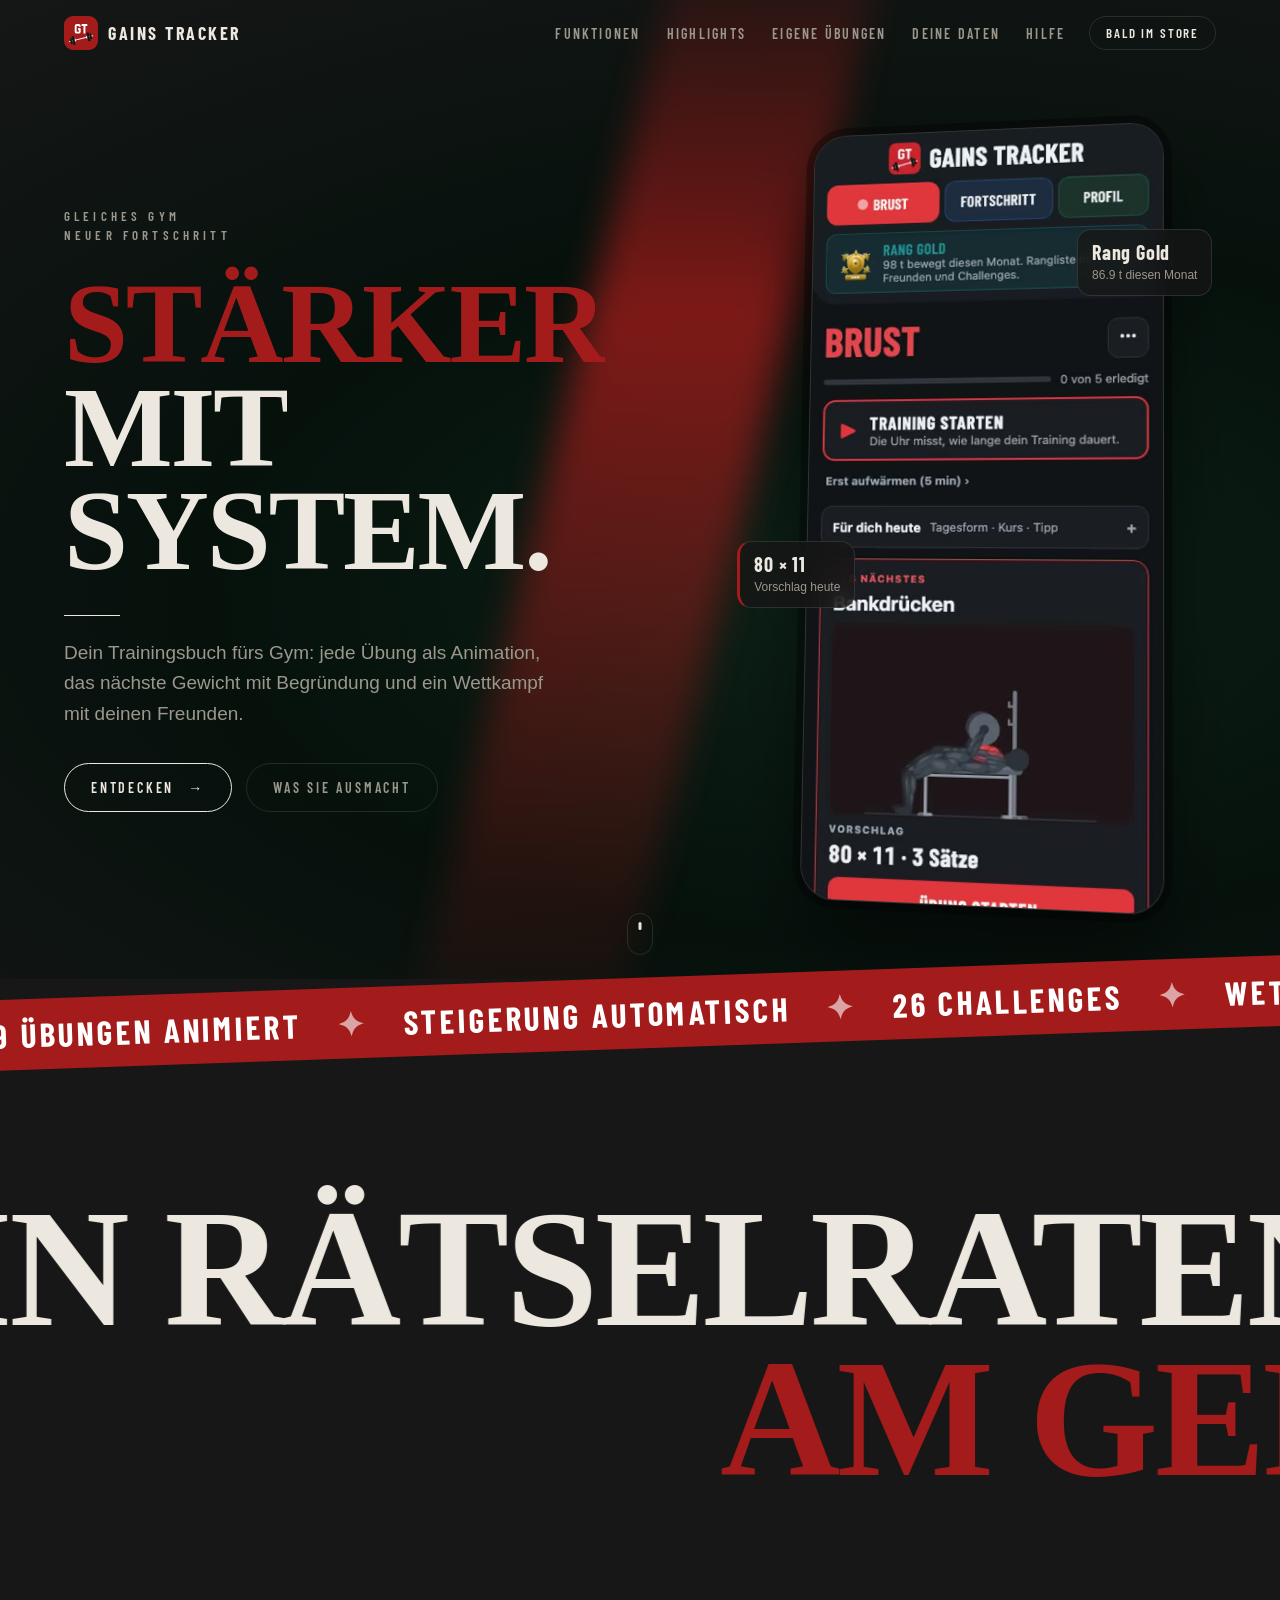
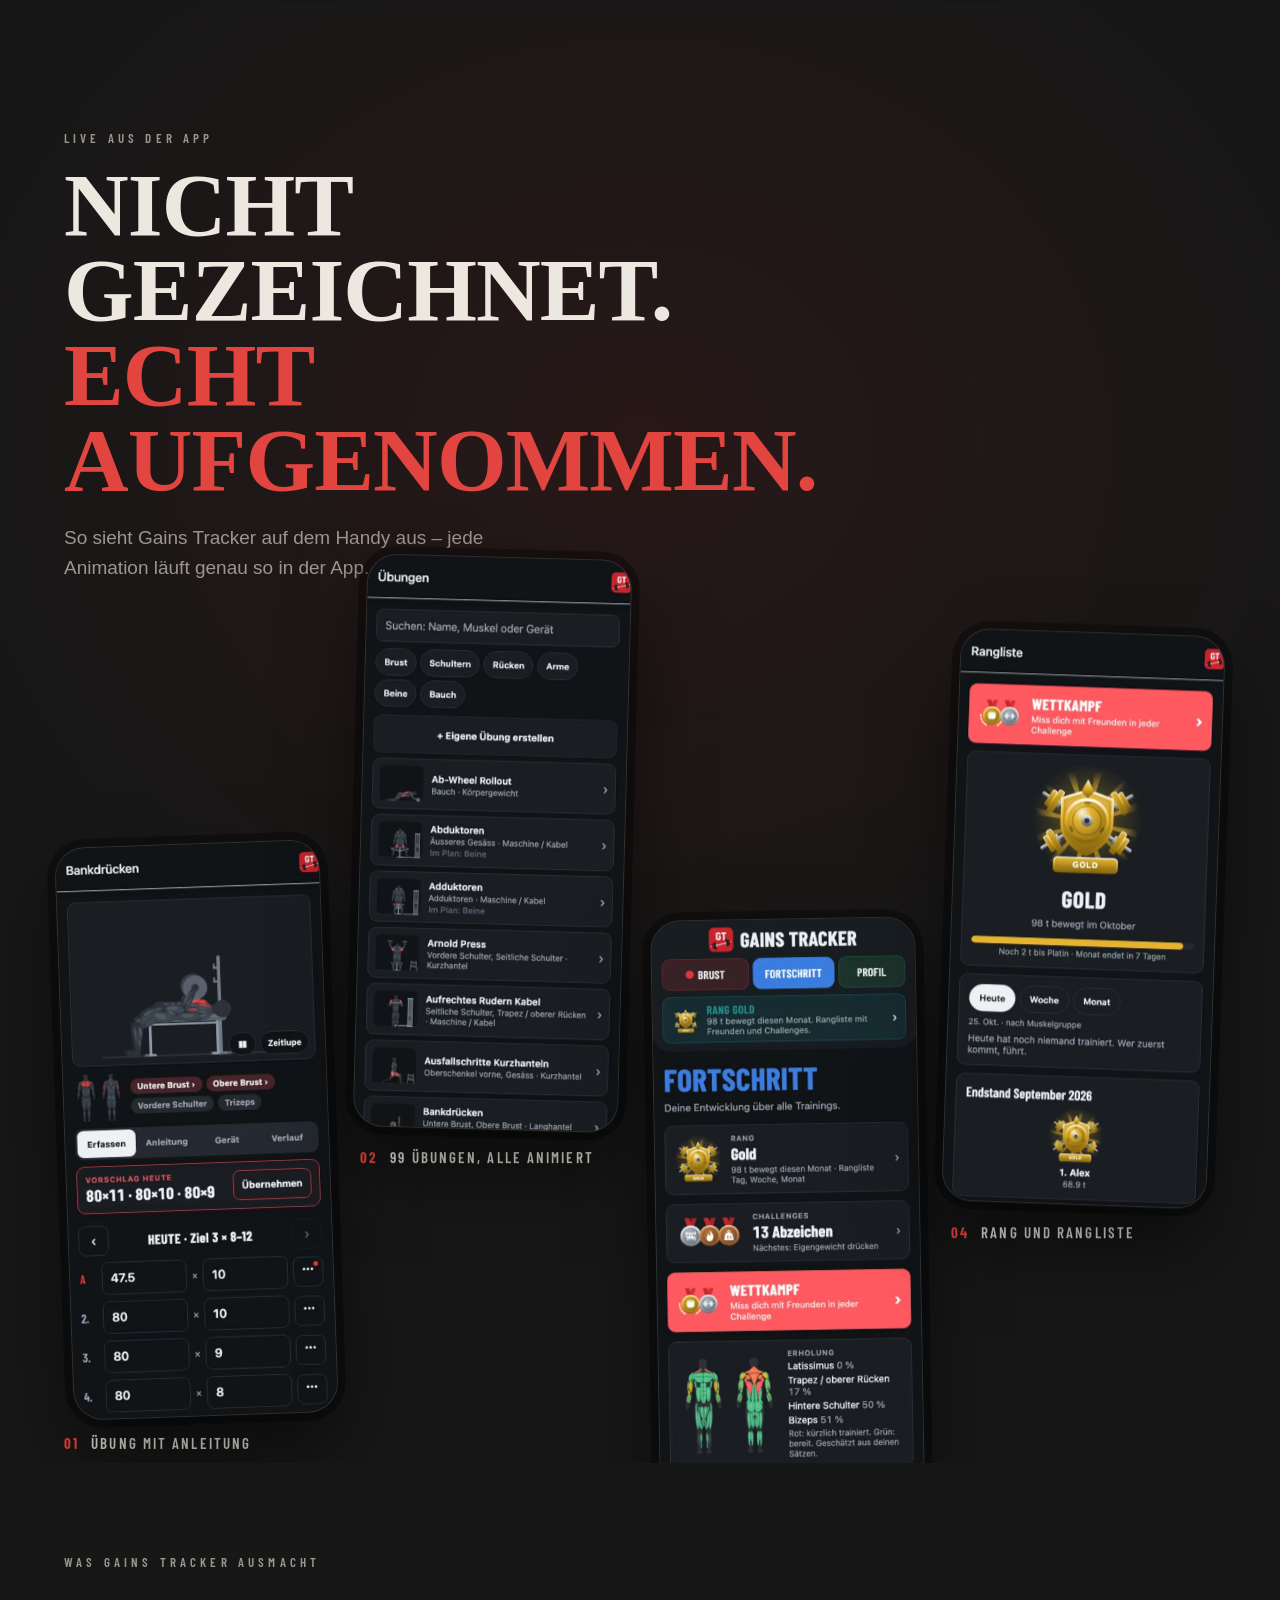
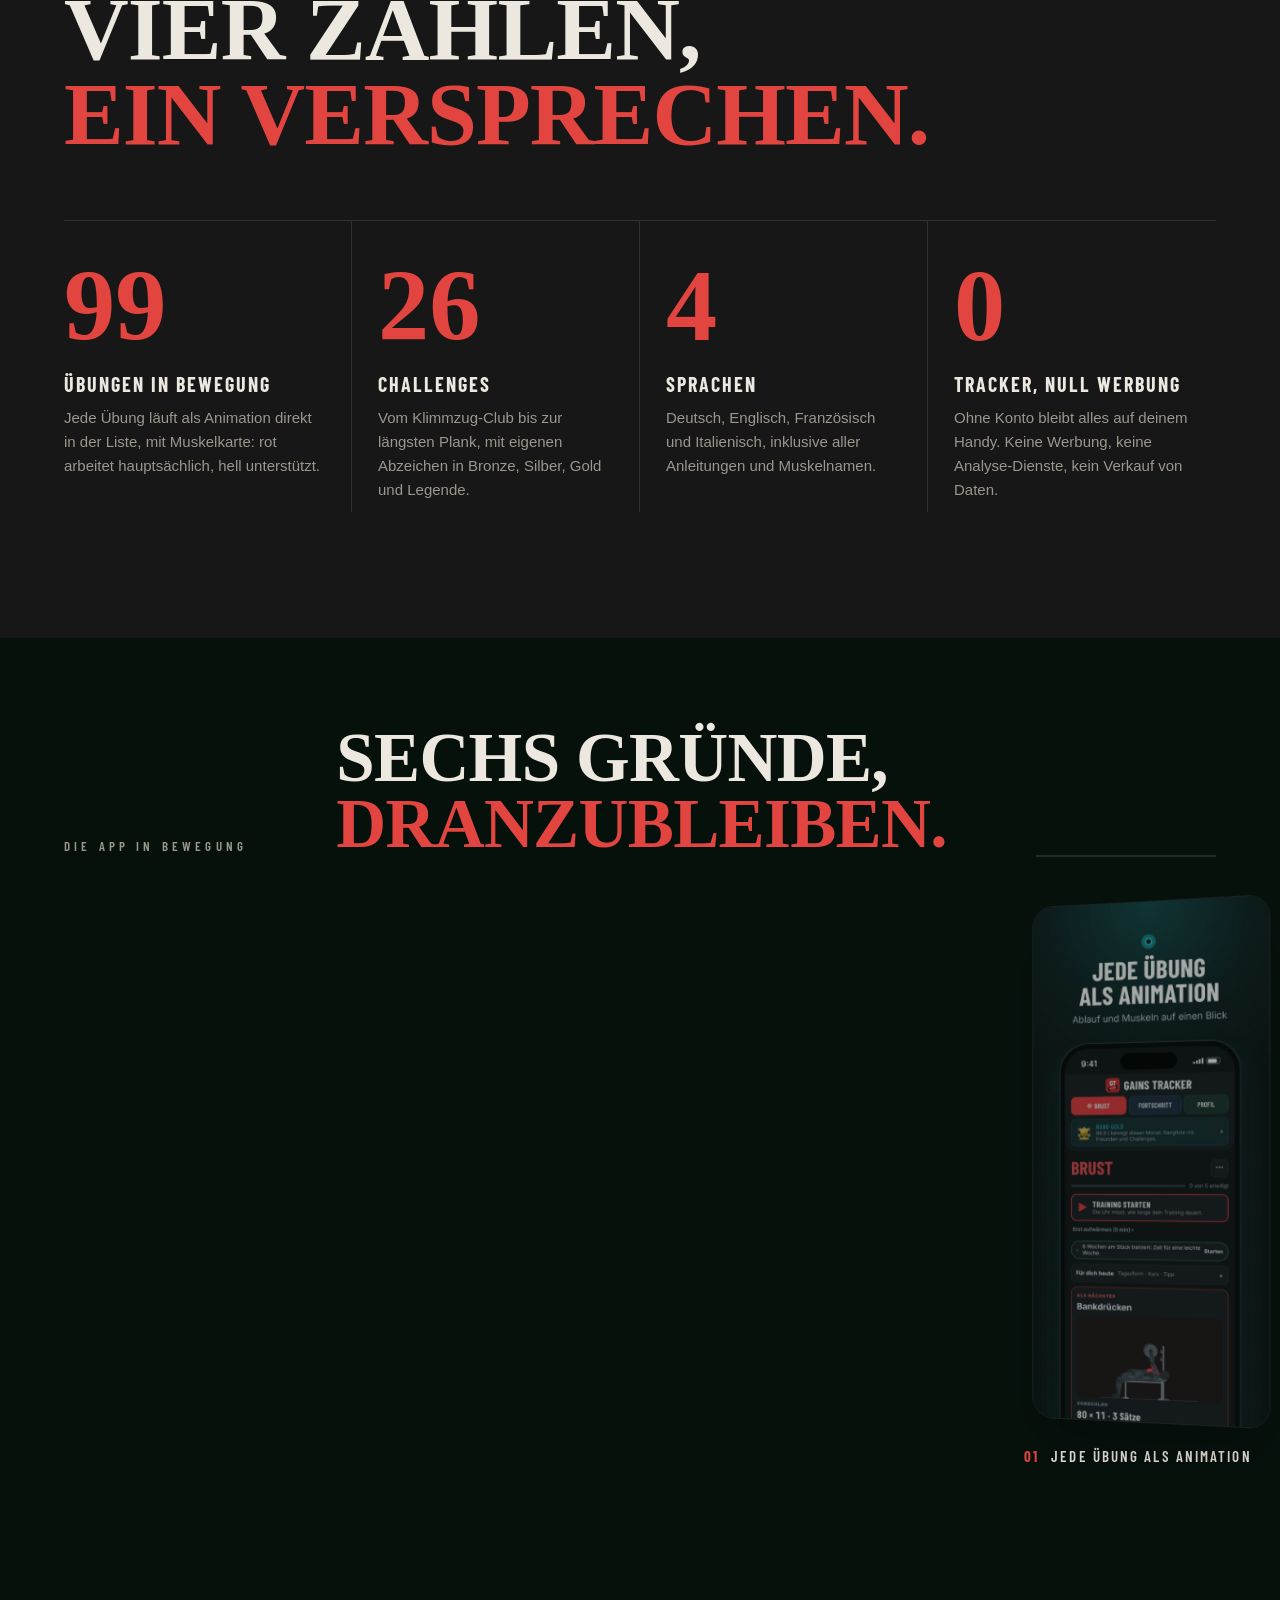
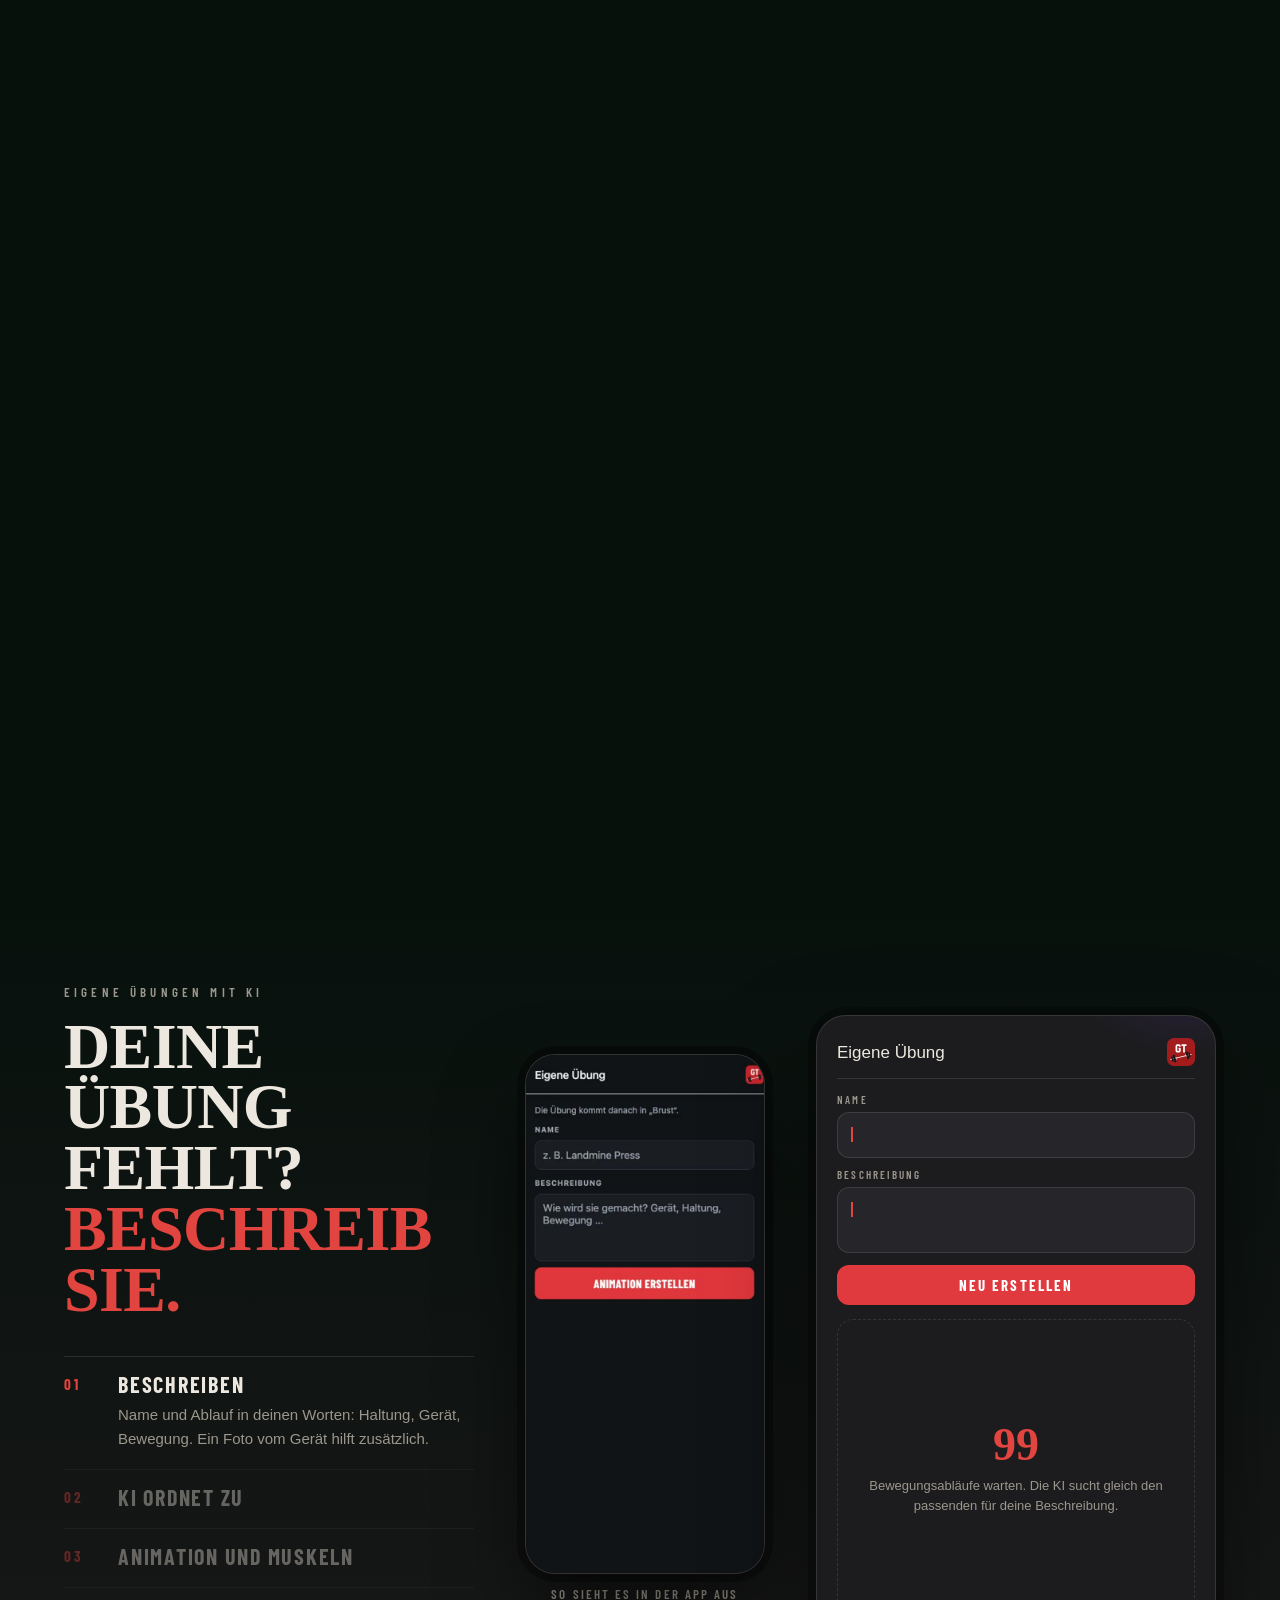
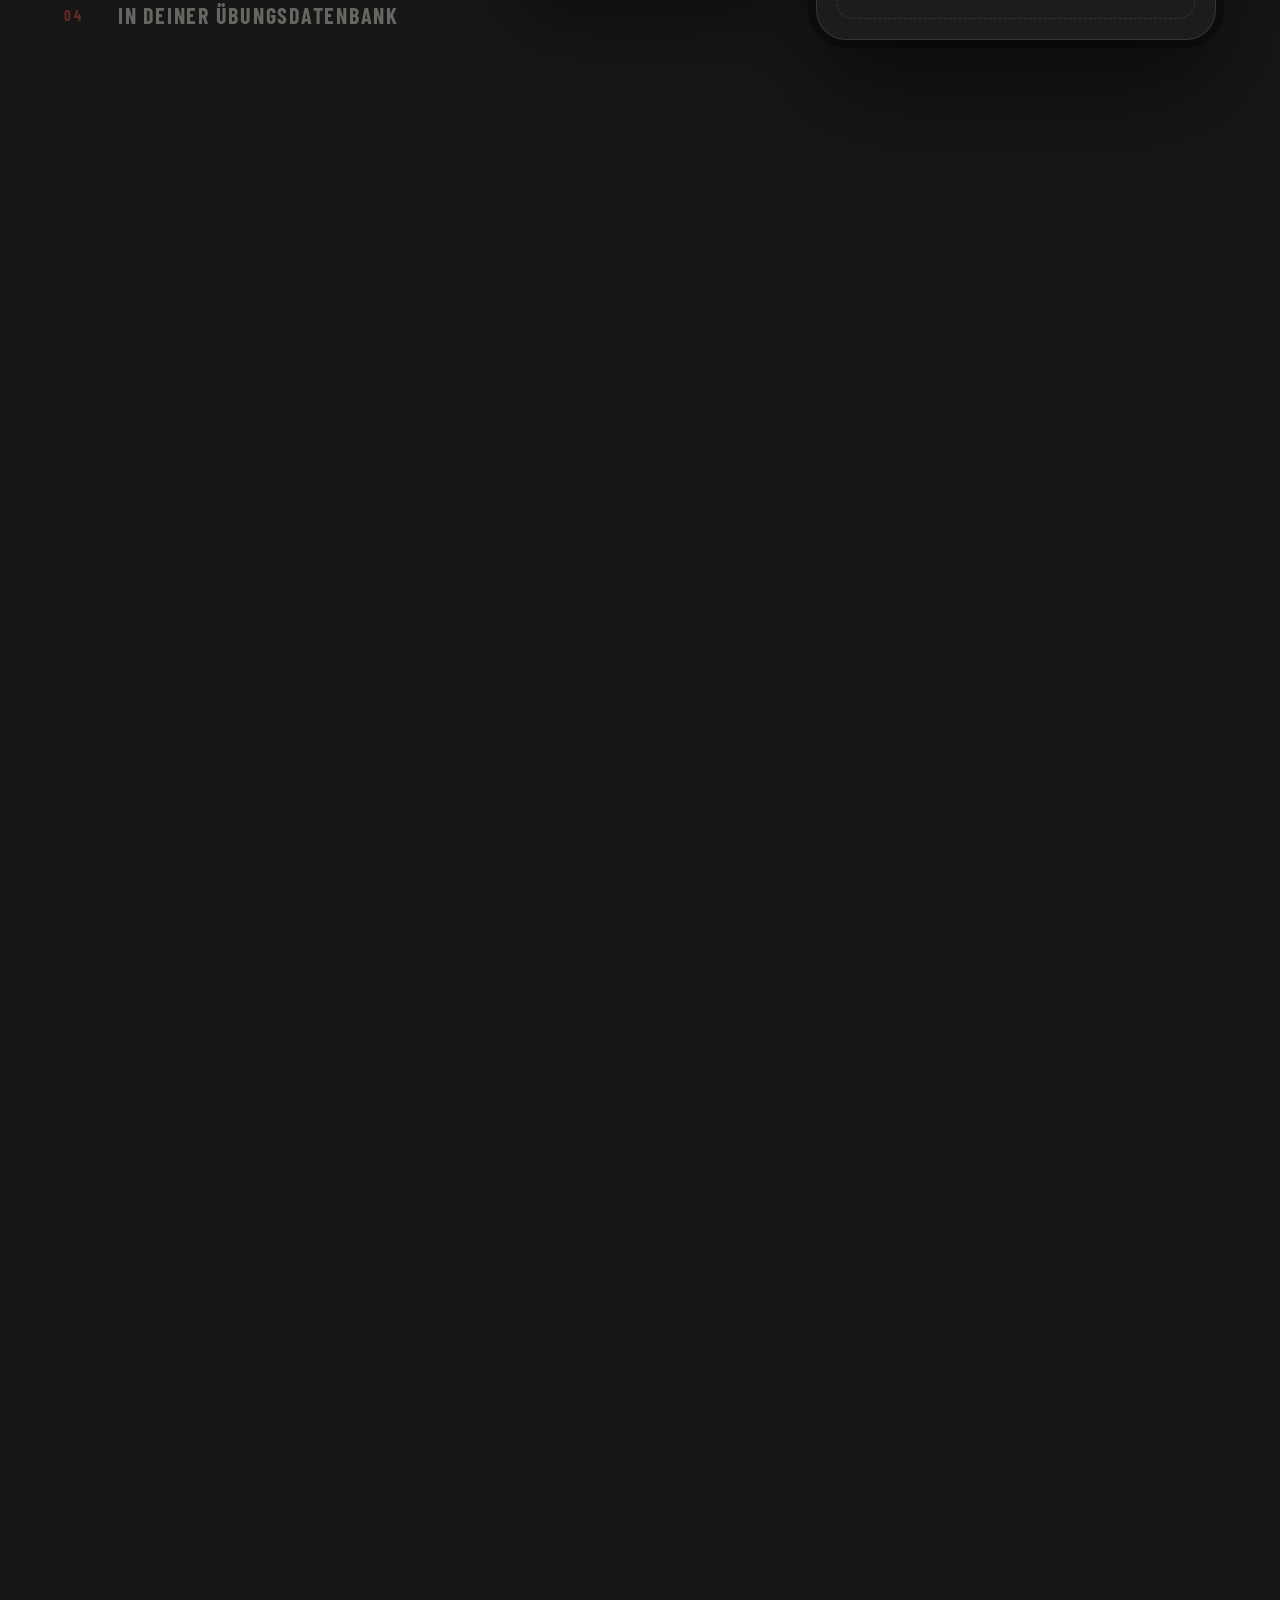
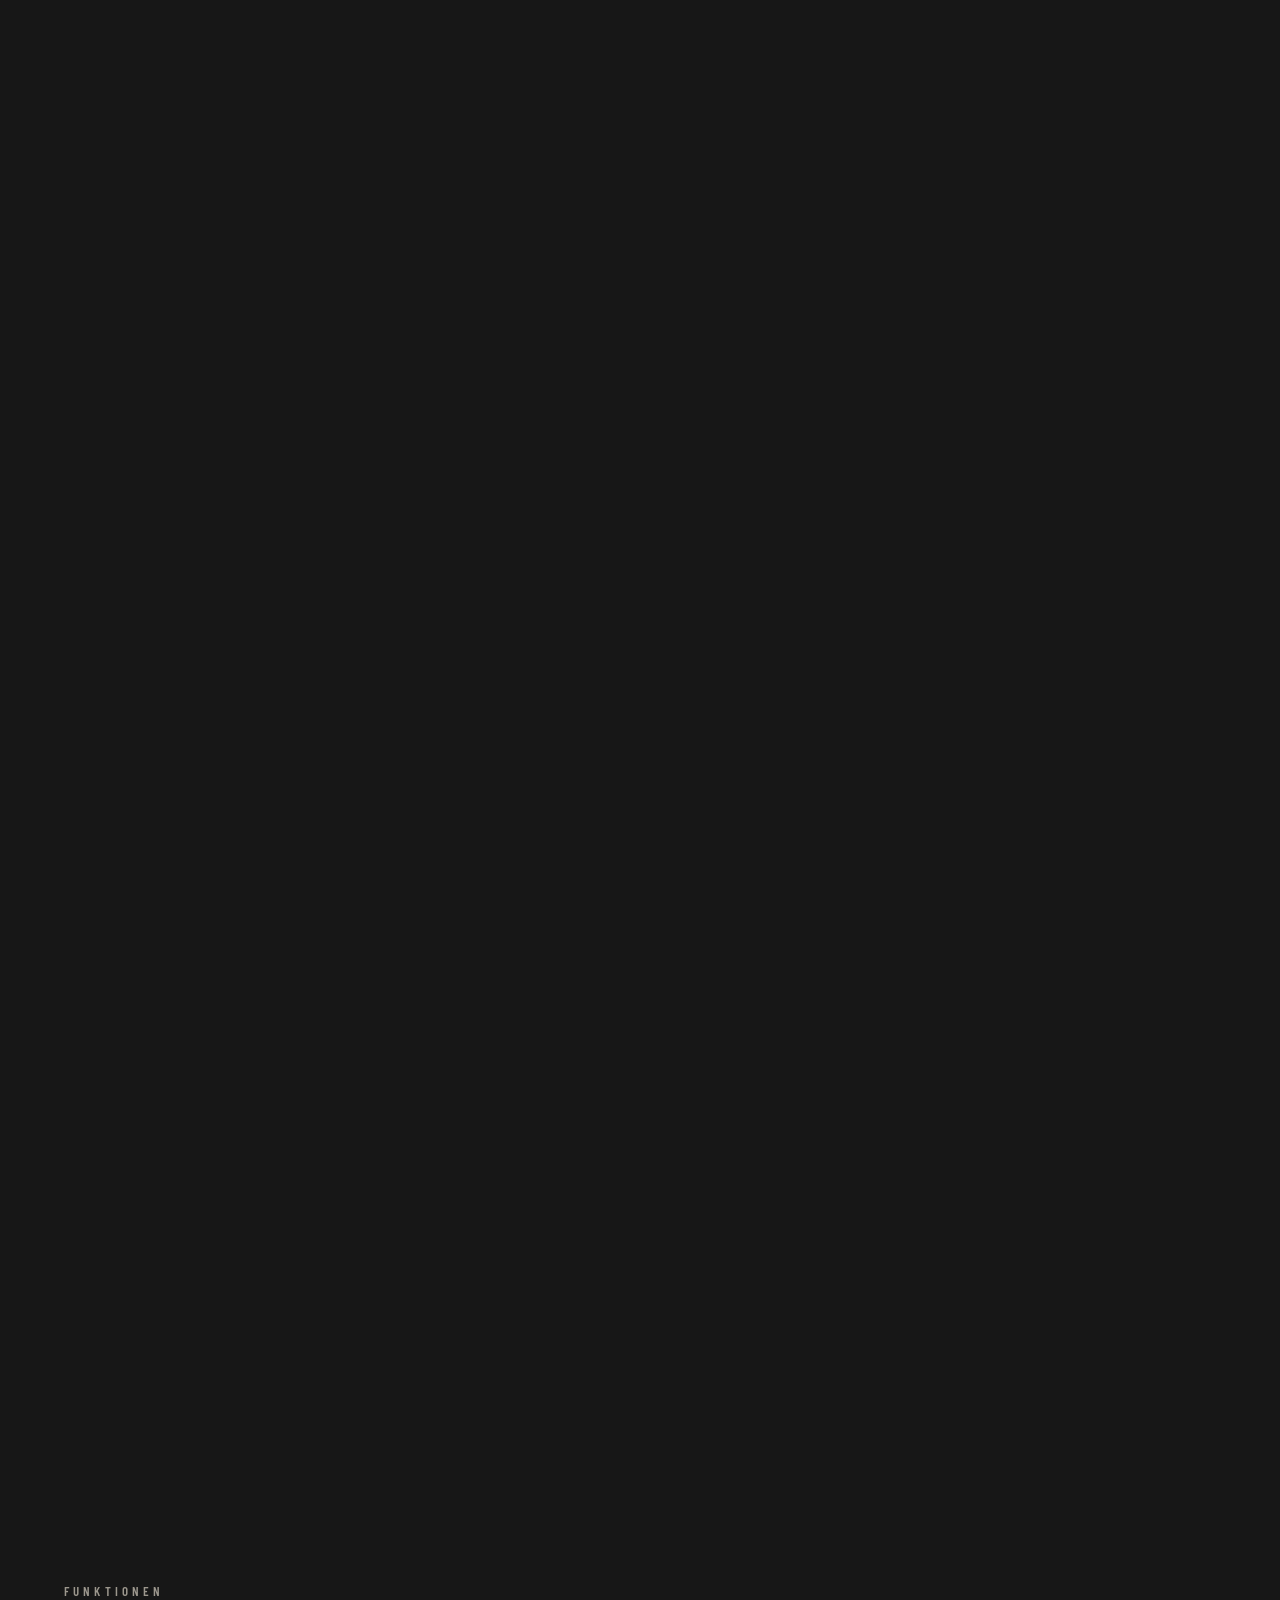
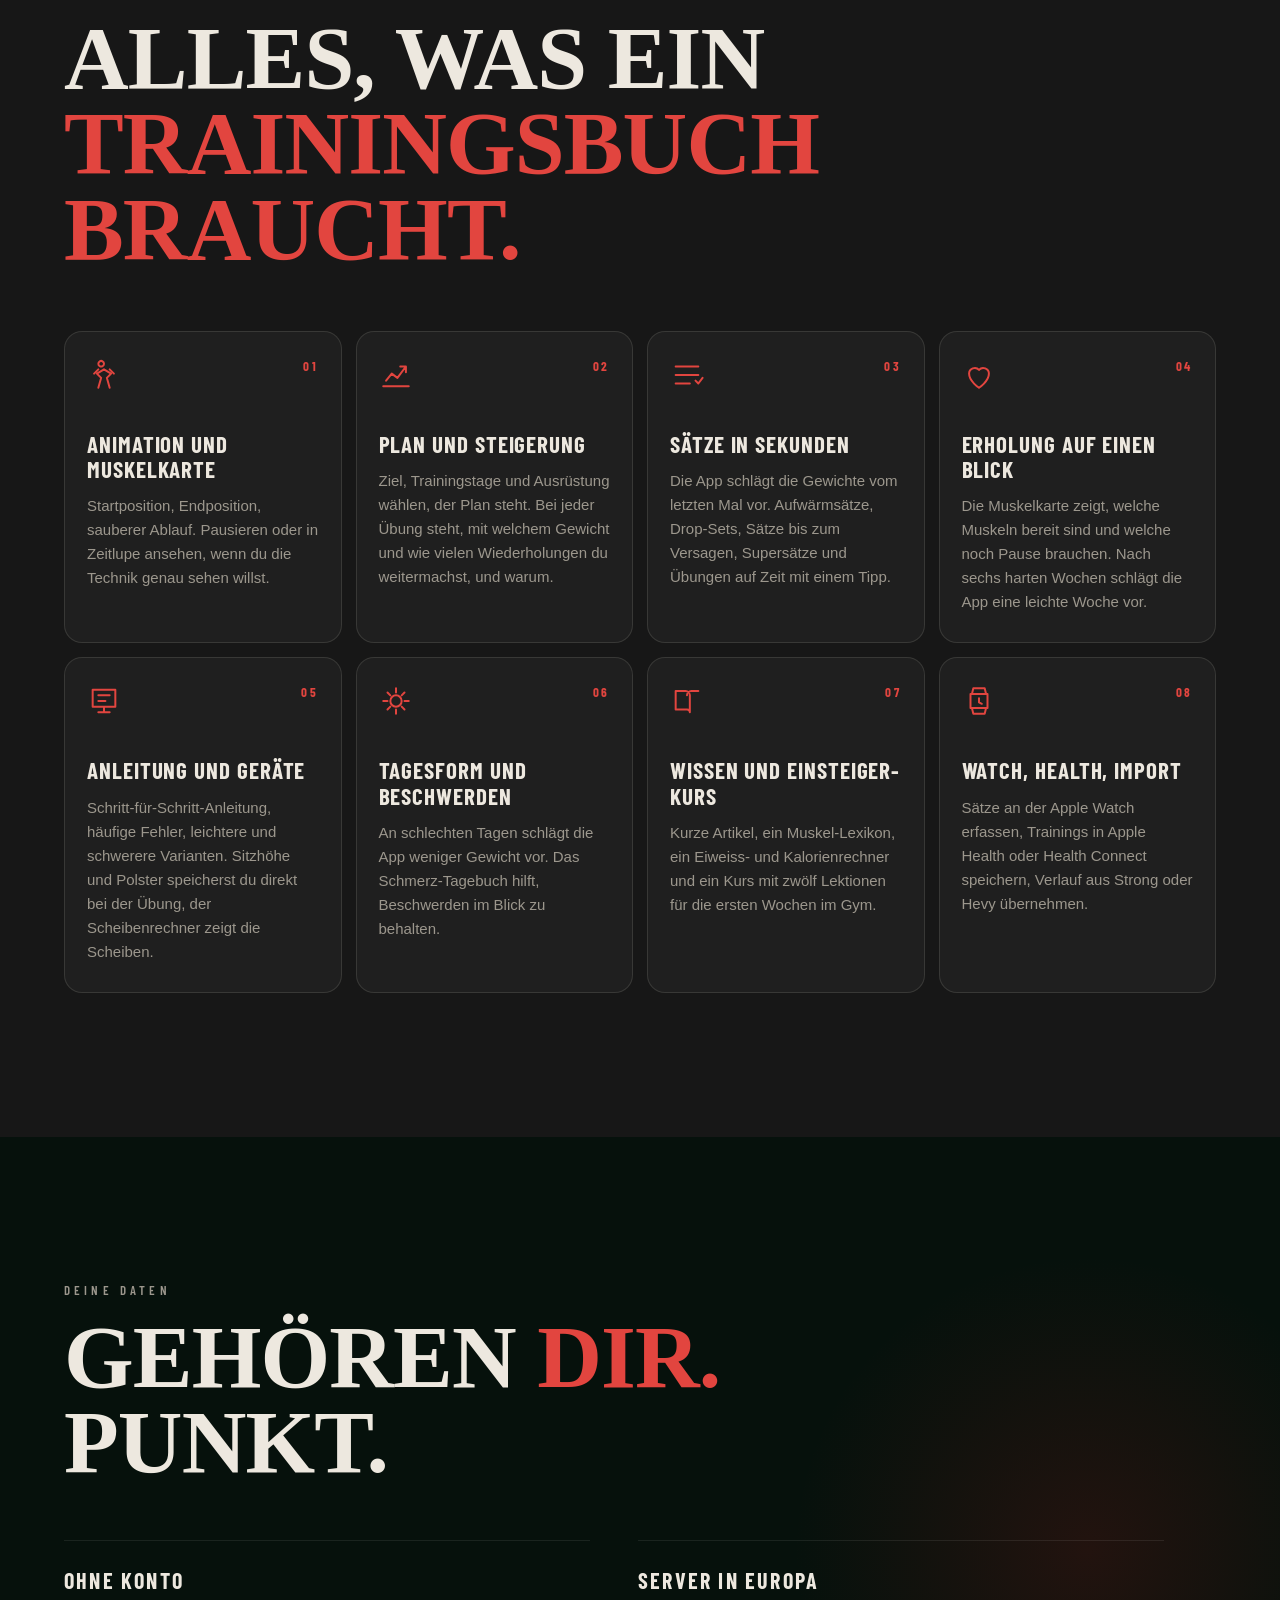
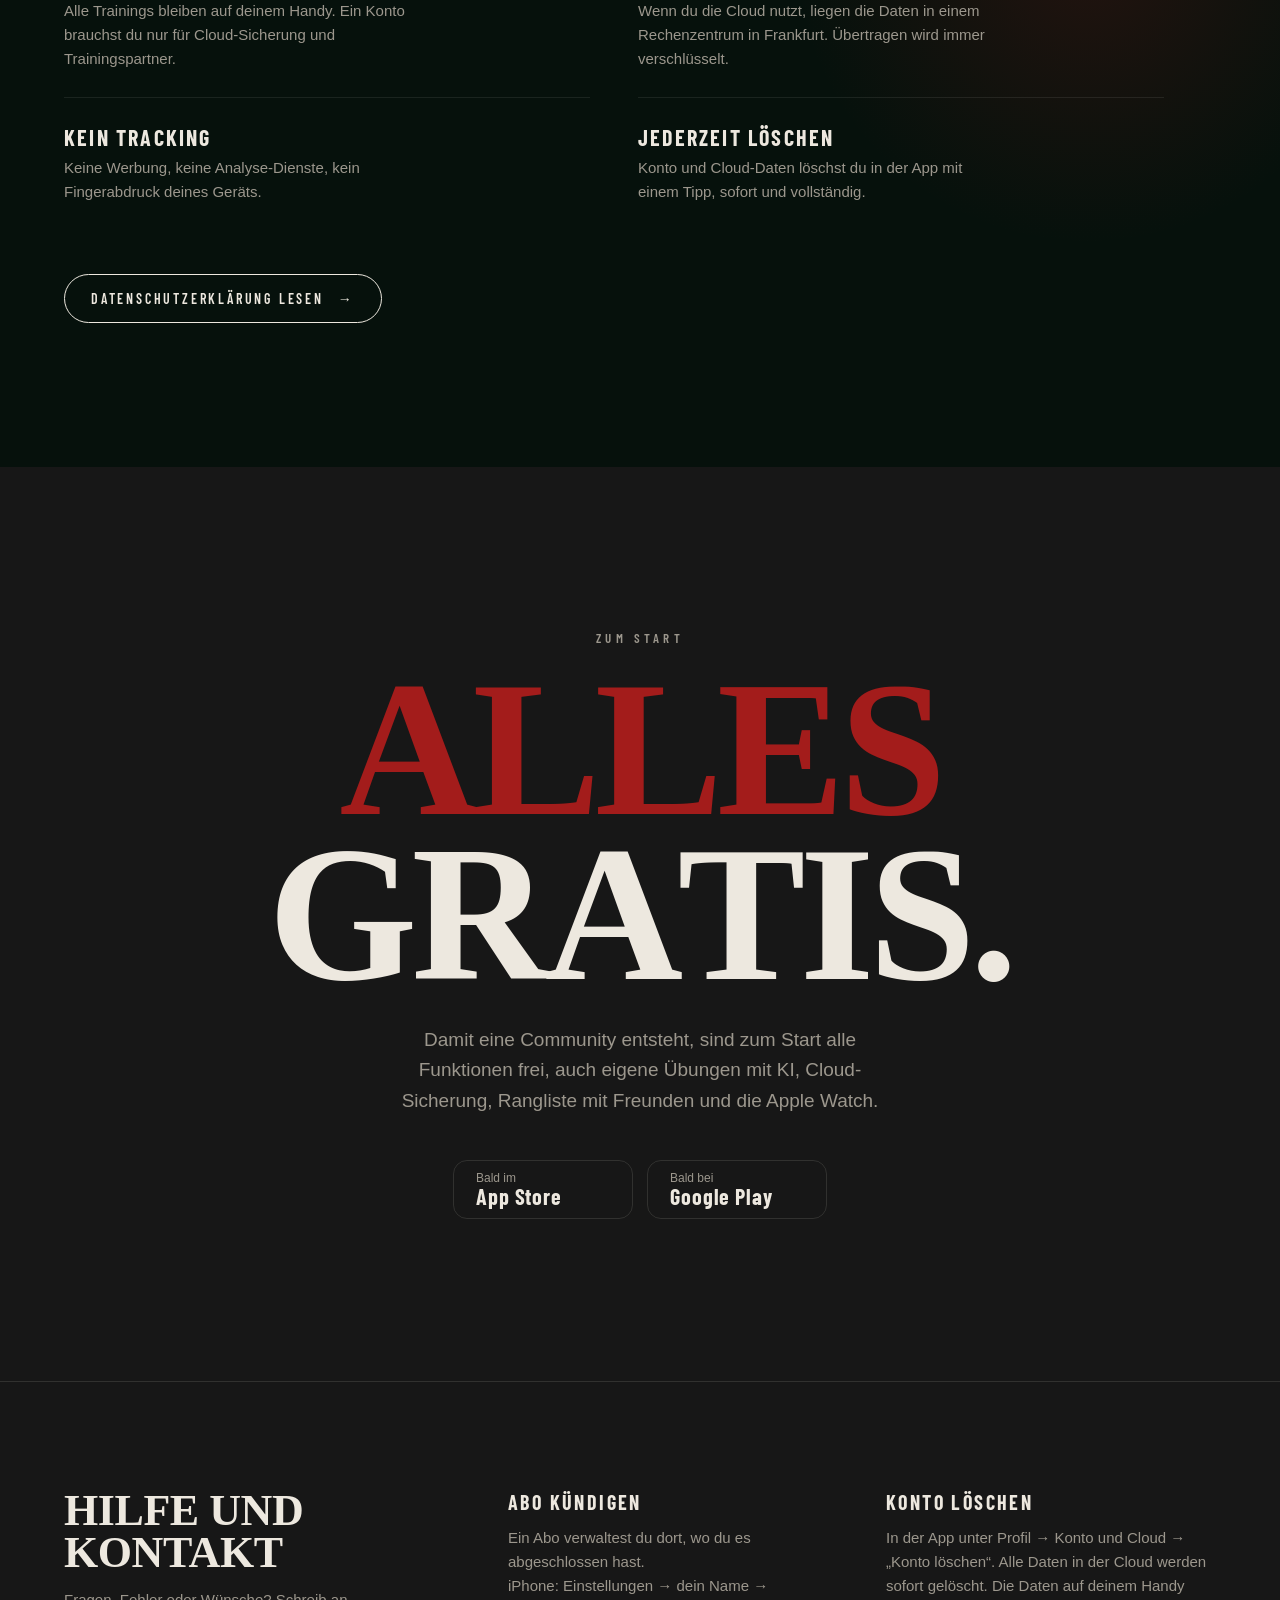
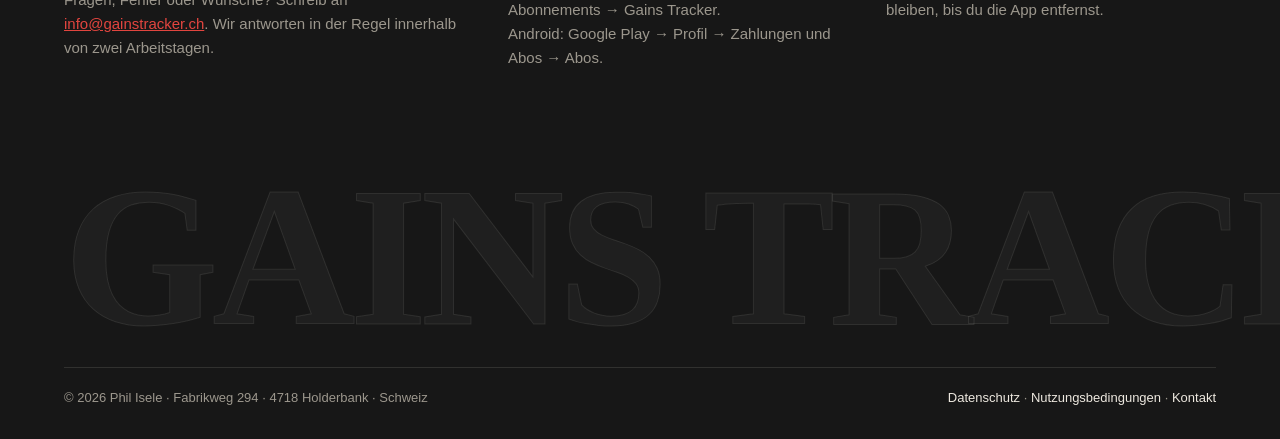
==== commit db5976fa: "Eigene Übungen am Handy: alles in einem Bildschirm, Fortschrittsleiste, Demo füllt den Rest; Kopfzei" ====
--- a/index.html
+++ b/index.html
@@ -146,6 +146,7 @@
       <div class="custom-copy">
         <p class="eyebrow">Eigene Übungen mit KI</p>
         <h2 class="display" id="c-title">Deine Übung fehlt?<br><em>Beschreib sie.</em></h2>
+        <div class="c-progress" aria-hidden="true"><span>Beschreiben</span><span>KI ordnet zu</span><span>Animation</span><span>Gespeichert</span></div>
         <ol class="steps">
           <li class="step on"><b>01</b><div><h3>Beschreiben</h3><p>Name und Ablauf in deinen Worten: Haltung, Gerät, Bewegung. Ein Foto vom Gerät hilft zusätzlich.</p></div></li>
           <li class="step"><b>02</b><div><h3>KI ordnet zu</h3><p>Die KI vergleicht deine Beschreibung mit 99 Bewegungsabläufen, wählt den passendsten und passt den Griff an.</p></div></li>
@@ -167,6 +168,7 @@
         <div class="demo-btn">Neu erstellen</div>
 
         <div class="demo-stage">
+          <div class="idle"><b>99</b><span>Bewegungsabläufe warten. Die KI sucht gleich den passenden für deine Beschreibung.</span></div>
           <div class="ai">
             <p class="ai-label">Vergleicht mit 99 Bewegungsabläufen</p>
             <ul class="ai-list">
--- a/assets/site.css
+++ b/assets/site.css
@@ -193,6 +193,55 @@
   .custom .custom-pin { grid-template-columns: 1fr 240px minmax(320px, 400px); gap: 4vw; }
   .custom-real { display: block; }
   .custom-real .screen { max-height: 70svh; aspect-ratio: 390 / 844; width: auto; margin: 0 auto; }
+}
+
+/* Idle panel and step progress (progress only on phones) */
+.idle { position: absolute; inset: 0; display: flex; flex-direction: column; justify-content: center; align-items: center; gap: 8px; text-align: center; padding: 16px; border: 1px dashed var(--line); border-radius: 16px; color: var(--mute); font-size: 13px; transition: opacity .4s; }
+.idle b { font: 700 46px/1 var(--serif); color: var(--crimson-hi); }
+.custom:not([data-stage="0"]) .idle { opacity: 0; }
+.c-progress { display: none; }
+
+/* ---------- Own exercise on phones: everything in one screen, demo fills the rest ---------- */
+@media (max-width: 900px) {
+  .custom .custom-pin { display: flex; flex-direction: column; height: 100svh; padding: 80px 16px 12px; gap: 12px; align-content: initial; }
+  .custom .eyebrow { display: none; }
+  .custom-copy { flex: none; }
+  .custom .display { font-size: clamp(24px, 7vw, 30px); margin-top: 0; }
+  .c-progress { display: grid; grid-template-columns: repeat(4, 1fr); gap: 4px; margin-top: 12px; }
+  .c-progress span { font: 600 10px/1.2 var(--cond); letter-spacing: .08em; text-transform: uppercase; color: var(--mute); padding-top: 6px; border-top: 3px solid var(--line); transition: color .3s, border-color .3s; white-space: nowrap; overflow: hidden; text-overflow: ellipsis; }
+  .custom[data-stage="0"] .c-progress span:nth-child(-n+1),
+  .custom[data-stage="1"] .c-progress span:nth-child(-n+2),
+  .custom[data-stage="2"] .c-progress span:nth-child(-n+3),
+  .custom[data-stage="3"] .c-progress span { border-color: var(--crimson-hi); color: var(--cream); }
+  .custom .steps { margin-top: 8px; }
+  .custom .step { grid-template-columns: 1fr; padding: 0; border: 0; }
+  .custom .step > b { display: none; }
+  .custom .step h3 { display: none; }
+  .custom .step.on p { margin-top: 0; font-size: 14px; line-height: 1.45; max-height: none; }
+  .custom .soon { font-size: 10px; margin-top: 6px; }
+  .custom .custom-demo { flex: 1 1 auto; min-height: 0; display: flex; flex-direction: column; max-width: 440px; width: 100%; align-self: center; padding: 12px 12px 12px; border-radius: 22px; transform: none; zoom: 1; }
+  .custom .demo-head { font-size: 14px; padding-bottom: 8px; margin-bottom: 4px; }
+  .custom .demo-head img { width: 22px; height: 22px; }
+  .custom .custom-demo label { margin: 6px 0 4px; font-size: 10px; }
+  .custom .field { min-height: 36px; padding: 8px 10px; font-size: 13px; border-radius: 10px; }
+  .custom .field.tall { min-height: 52px; }
+  .custom .demo-btn { margin-top: 8px; padding: 8px; font-size: 13px; }
+  .custom .demo-stage { flex: 1 1 auto; min-height: 150px; height: auto; margin-top: 10px; }
+  .custom .result { display: flex; flex-direction: column; padding: 10px; }
+  .custom .figure { flex: 1 1 auto; min-height: 60px; aspect-ratio: auto; }
+  .custom .from { font-size: 11px; margin: 6px 0 4px; }
+  .custom .chips span { font-size: 11px; padding: 3px 8px; }
+  .custom .ai-list { font-size: 13px; gap: 3px; }
+  .custom .saved { top: 26px; padding: 10px; }
+}
+@media (max-width: 900px) and (max-height: 700px) {
+  .custom .step.on p { display: -webkit-box; -webkit-line-clamp: 2; -webkit-box-orient: vertical; overflow: hidden; }
+  .custom .soon { display: none; }
+  .custom .demo-head, .custom .custom-demo label, .custom .from { display: none; }
+  .custom .custom-pin { padding-top: 72px; gap: 8px; }
+  .custom .field { min-height: 34px; padding: 7px 10px; }
+  .custom .field.tall { min-height: 46px; }
+  .custom .demo-stage { min-height: 170px; }
 }
 
 /* ---------- Feature icons drawn on reveal ---------- */
@@ -227,7 +276,8 @@
   .menu-open .nav { background: transparent; border-color: transparent; }
   .logo span { font-size: 16px; }
 }
-@media (max-width: 380px) { .pill { display: none; } .menu-btn { margin-left: auto; } }
+.logo span, .pill { white-space: nowrap; }
+@media (max-width: 480px) { .pill { display: none; } .menu-btn { margin-left: auto; } }
 
 /* ---------- Phone tuning ---------- */
 @media (max-width: 760px) {
@@ -235,10 +285,6 @@
   .nav.solid { backdrop-filter: none; -webkit-backdrop-filter: none; }
   .beam { filter: none; width: 46vw; background: linear-gradient(90deg, transparent, rgba(163,28,27,.55) 45%, rgba(163,28,27,.55) 55%, transparent), linear-gradient(180deg, transparent, rgba(0,0,0,0) 30%, transparent); -webkit-mask-image: linear-gradient(180deg, transparent, #000 25%, #000 70%, transparent); mask-image: linear-gradient(180deg, transparent, #000 25%, #000 70%, transparent); }
   .chip { backdrop-filter: none; -webkit-backdrop-filter: none; background: rgba(23,23,23,.92); }
-  .custom .custom-pin { align-content: start; padding-top: 72px; padding-bottom: 12px; }
-  .custom .custom-demo { transform: none; zoom: .74; }
-  .custom .display { font-size: 28px; }
-  .custom .step p { font-size: 14px; }
 }
 @media (max-width: 600px) {
   .hero { padding-top: 96px; min-height: auto; padding-bottom: 70px; }
@@ -291,7 +337,7 @@
 .demo-stage { position: relative; height: 300px; margin-top: 14px; }
 .ai, .result, .saved { position: absolute; inset: 0; border: 1px solid var(--line); border-radius: 16px; padding: 14px; opacity: 0; transform: translateY(14px) scale(.98); transition: opacity .5s, transform .6s var(--ease); pointer-events: none; }
 .custom[data-stage="1"] .ai, .custom[data-stage="2"] .result, .custom[data-stage="3"] .result { opacity: 1; transform: none; }
-.ai-label { font: 600 11px var(--cond); letter-spacing: .2em; text-transform: uppercase; color: var(--mute); margin-bottom: 8px; }
+.ai-label { position: relative; z-index: 1; background: #1c1c1e; padding-bottom: 6px; font: 600 11px var(--cond); letter-spacing: .2em; text-transform: uppercase; color: var(--mute); margin-bottom: 8px; }
 .red-label { color: var(--crimson-hi); }
 .ai { overflow: hidden; }
 .ai-list { list-style: none; padding: 0; margin: 0; display: grid; gap: 5px; font-size: 14px; color: var(--mute); transform: translateY(calc(var(--scan, 0) * -40px)); }
@@ -301,7 +347,7 @@
 .ai-list .hit { background: rgba(226,69,63, calc(var(--scan, 0) * .25)); color: var(--cream); outline: 1px solid rgba(226,69,63, var(--scan, 0)); }
 .ai-scan { position: absolute; left: 0; right: 0; height: 40px; top: calc(var(--scan, 0) * 80% + 10%); background: linear-gradient(180deg, transparent, rgba(226,69,63,.18), transparent); border-bottom: 1px solid rgba(226,69,63,.6); }
 .figure { aspect-ratio: 1 / .46; overflow: hidden; border-radius: 10px; background: #202024; }
-.figure img { width: 150%; max-width: none; margin: -217% 0 0 -25%; }
+.figure img { width: 150%; max-width: none; margin: -223% 0 0 -25%; }
 .from { font-size: 12px; color: var(--mute); margin: 8px 0 6px; }
 .chips { display: flex; flex-wrap: wrap; gap: 6px; }
 .chips span { font-size: 12px; padding: 4px 10px; border-radius: 99px; background: #2c2c30; color: var(--mute); opacity: 0; transform: scale(.6); transition: opacity .3s, transform .5s cubic-bezier(.34,1.56,.64,1); }
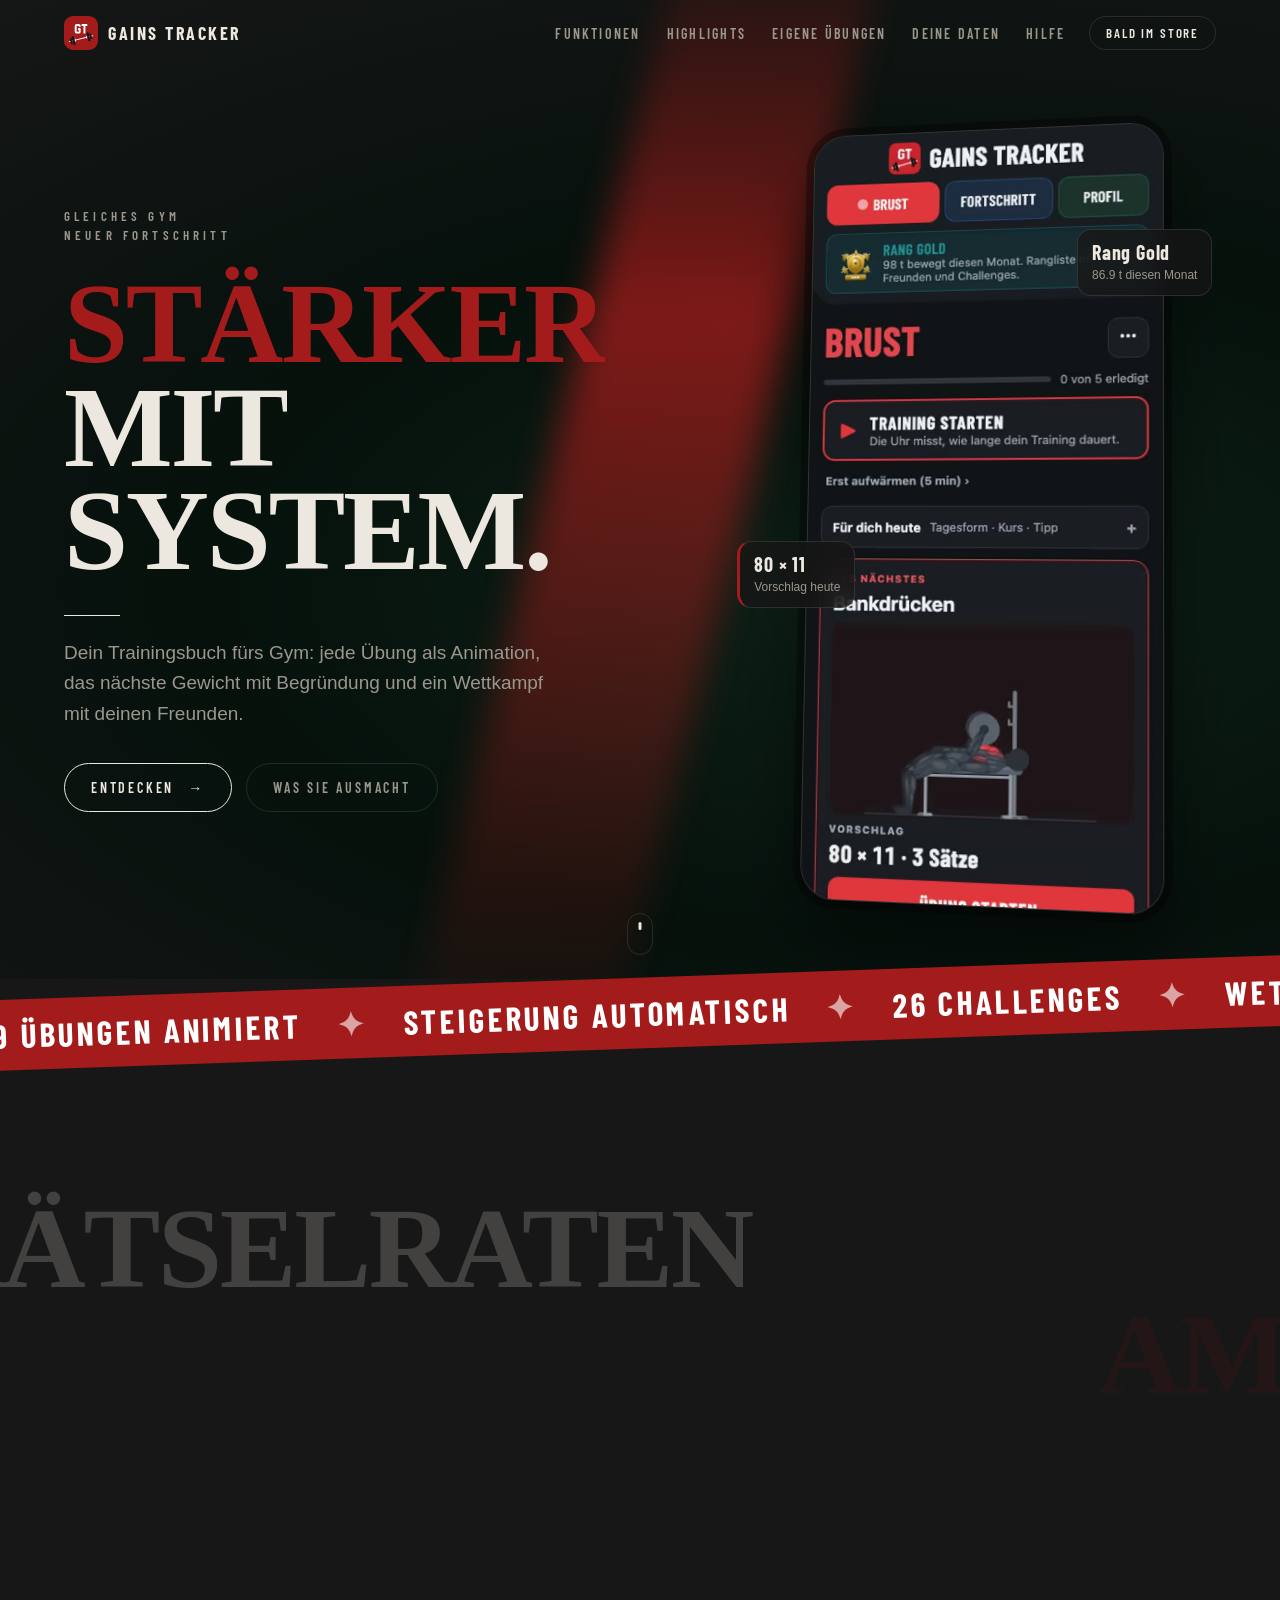
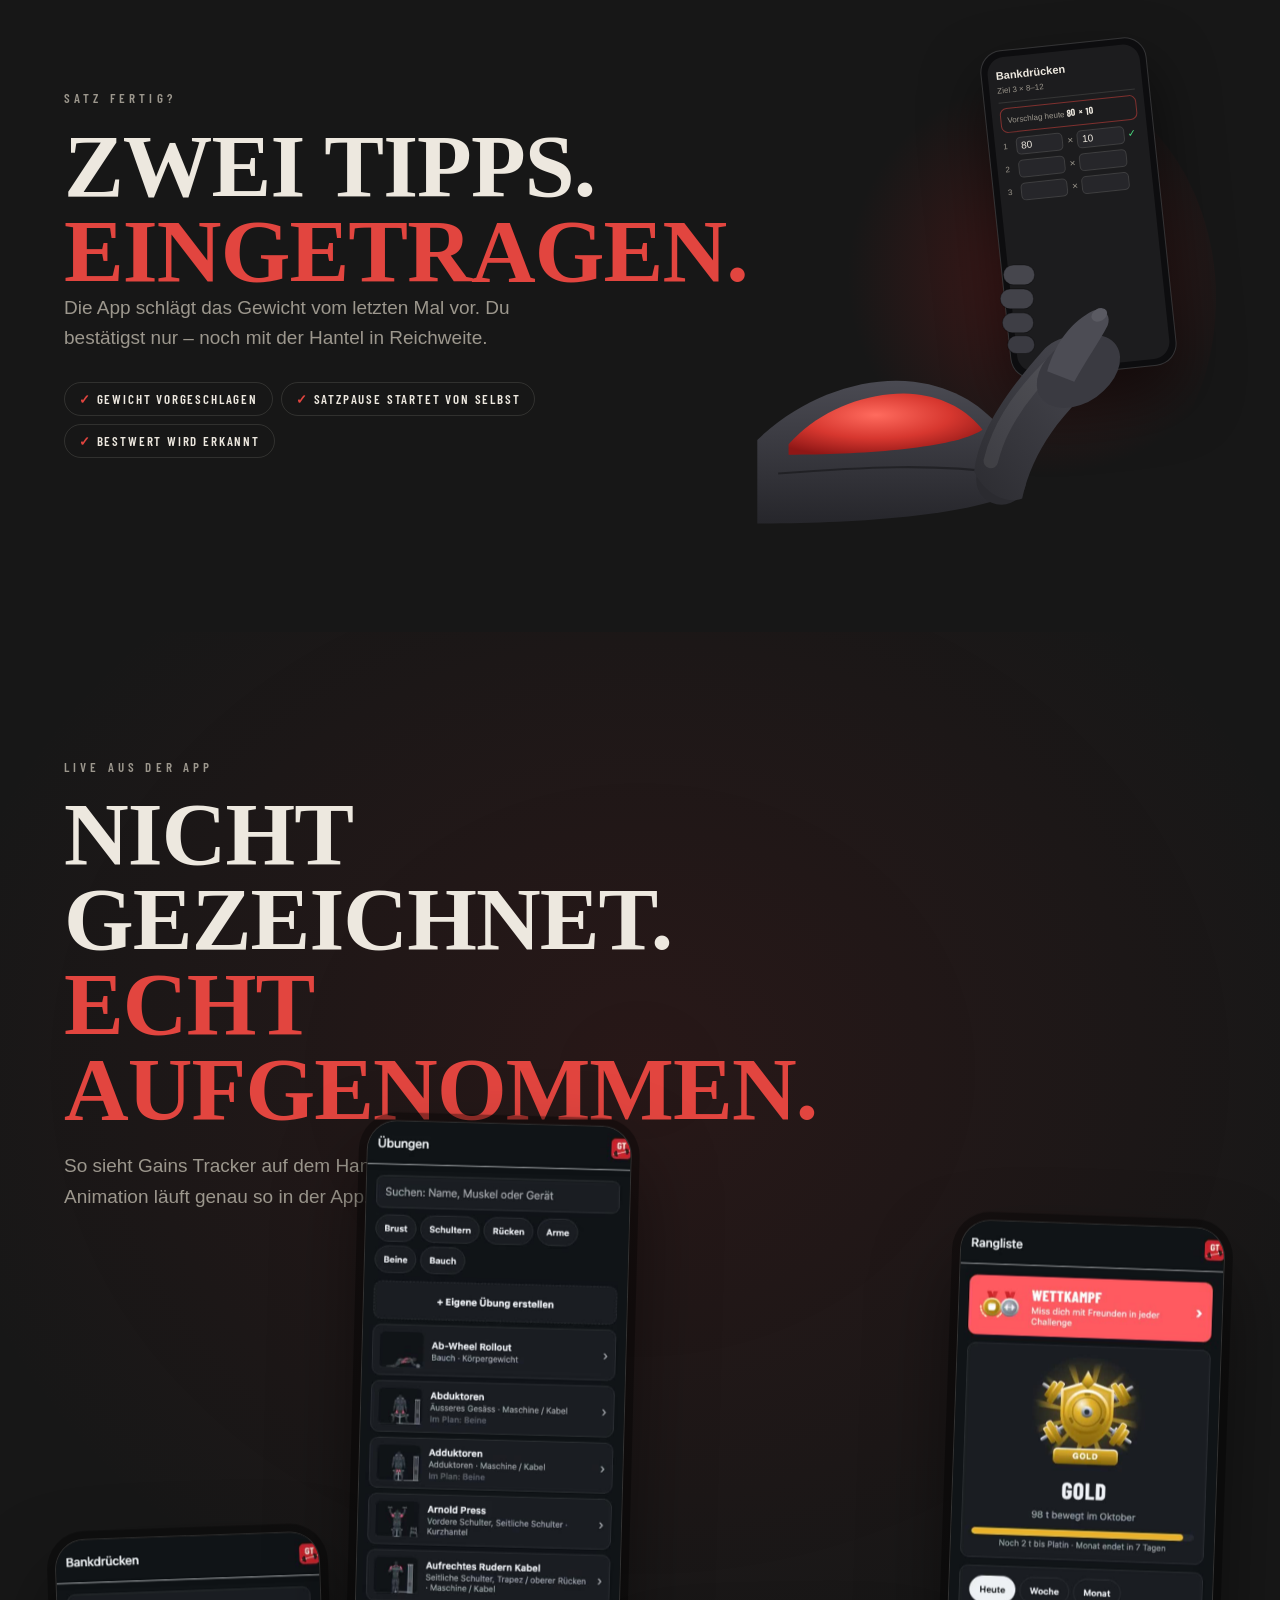
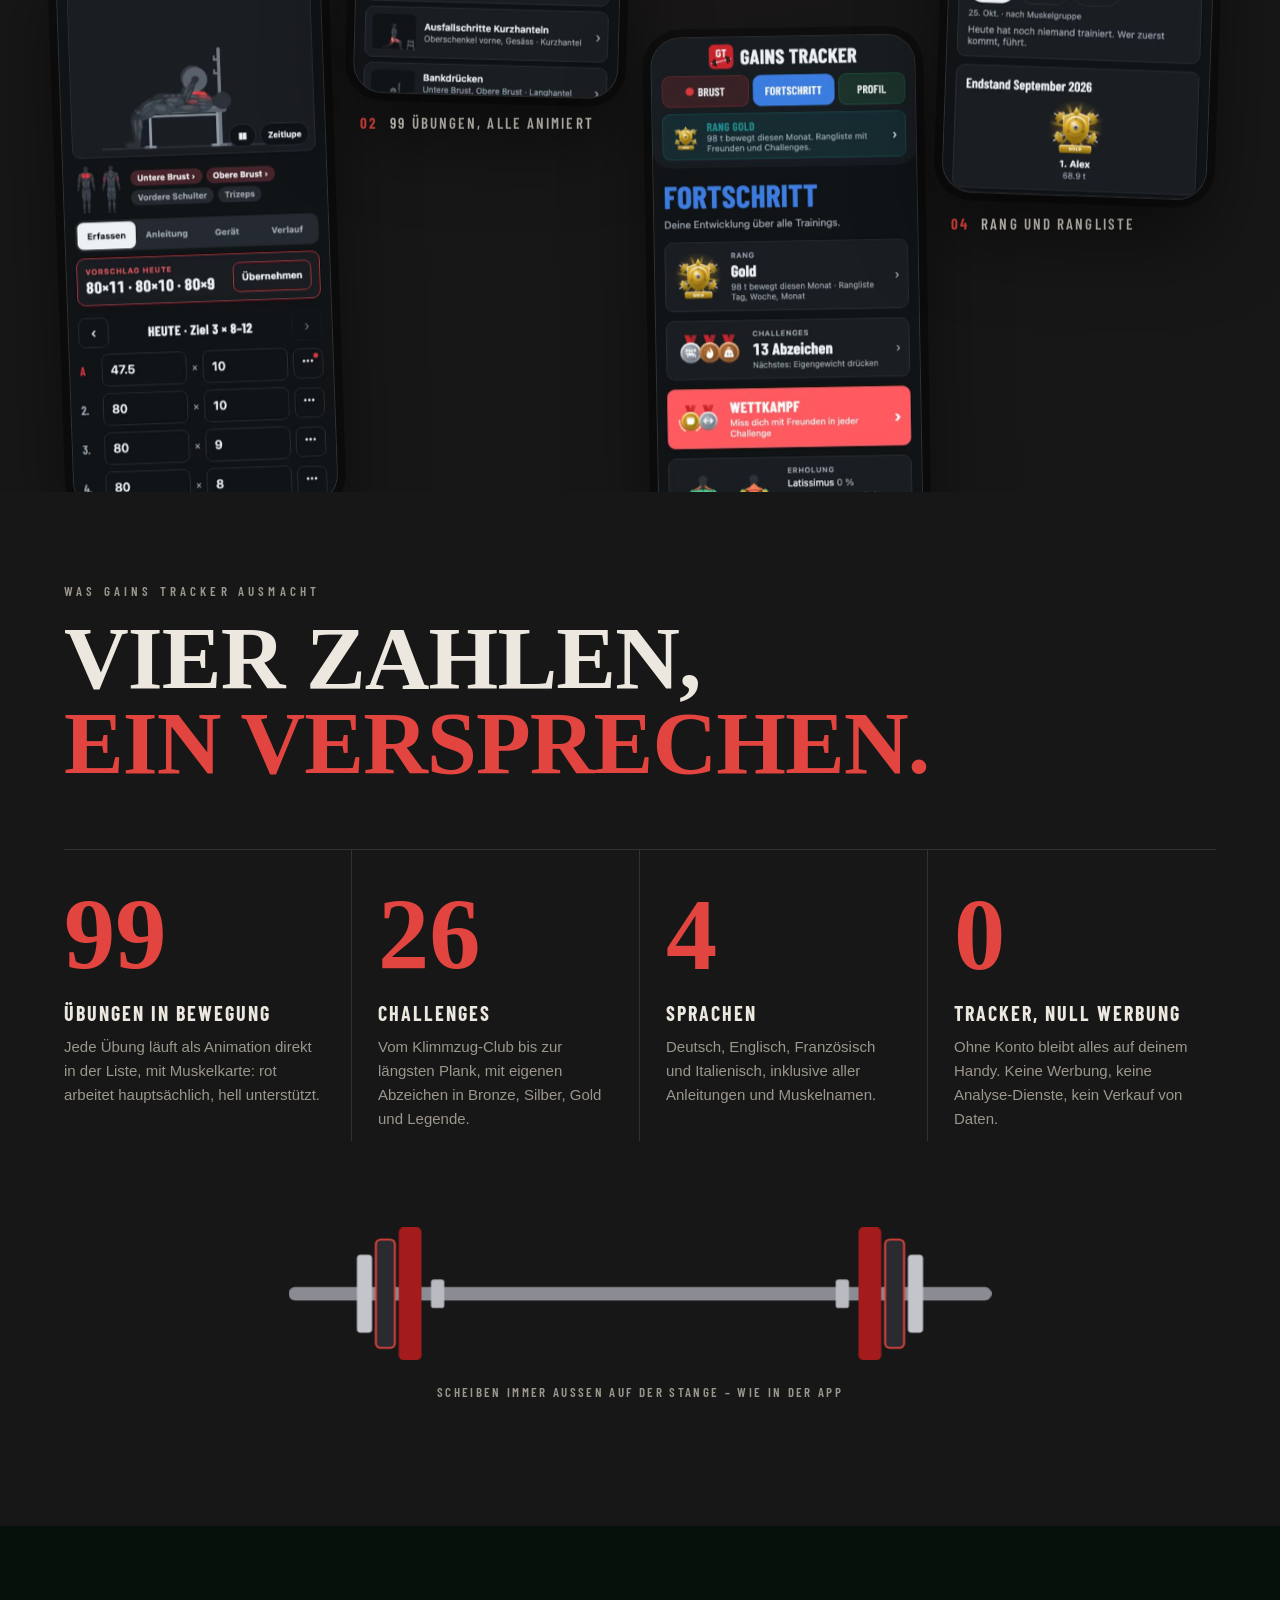
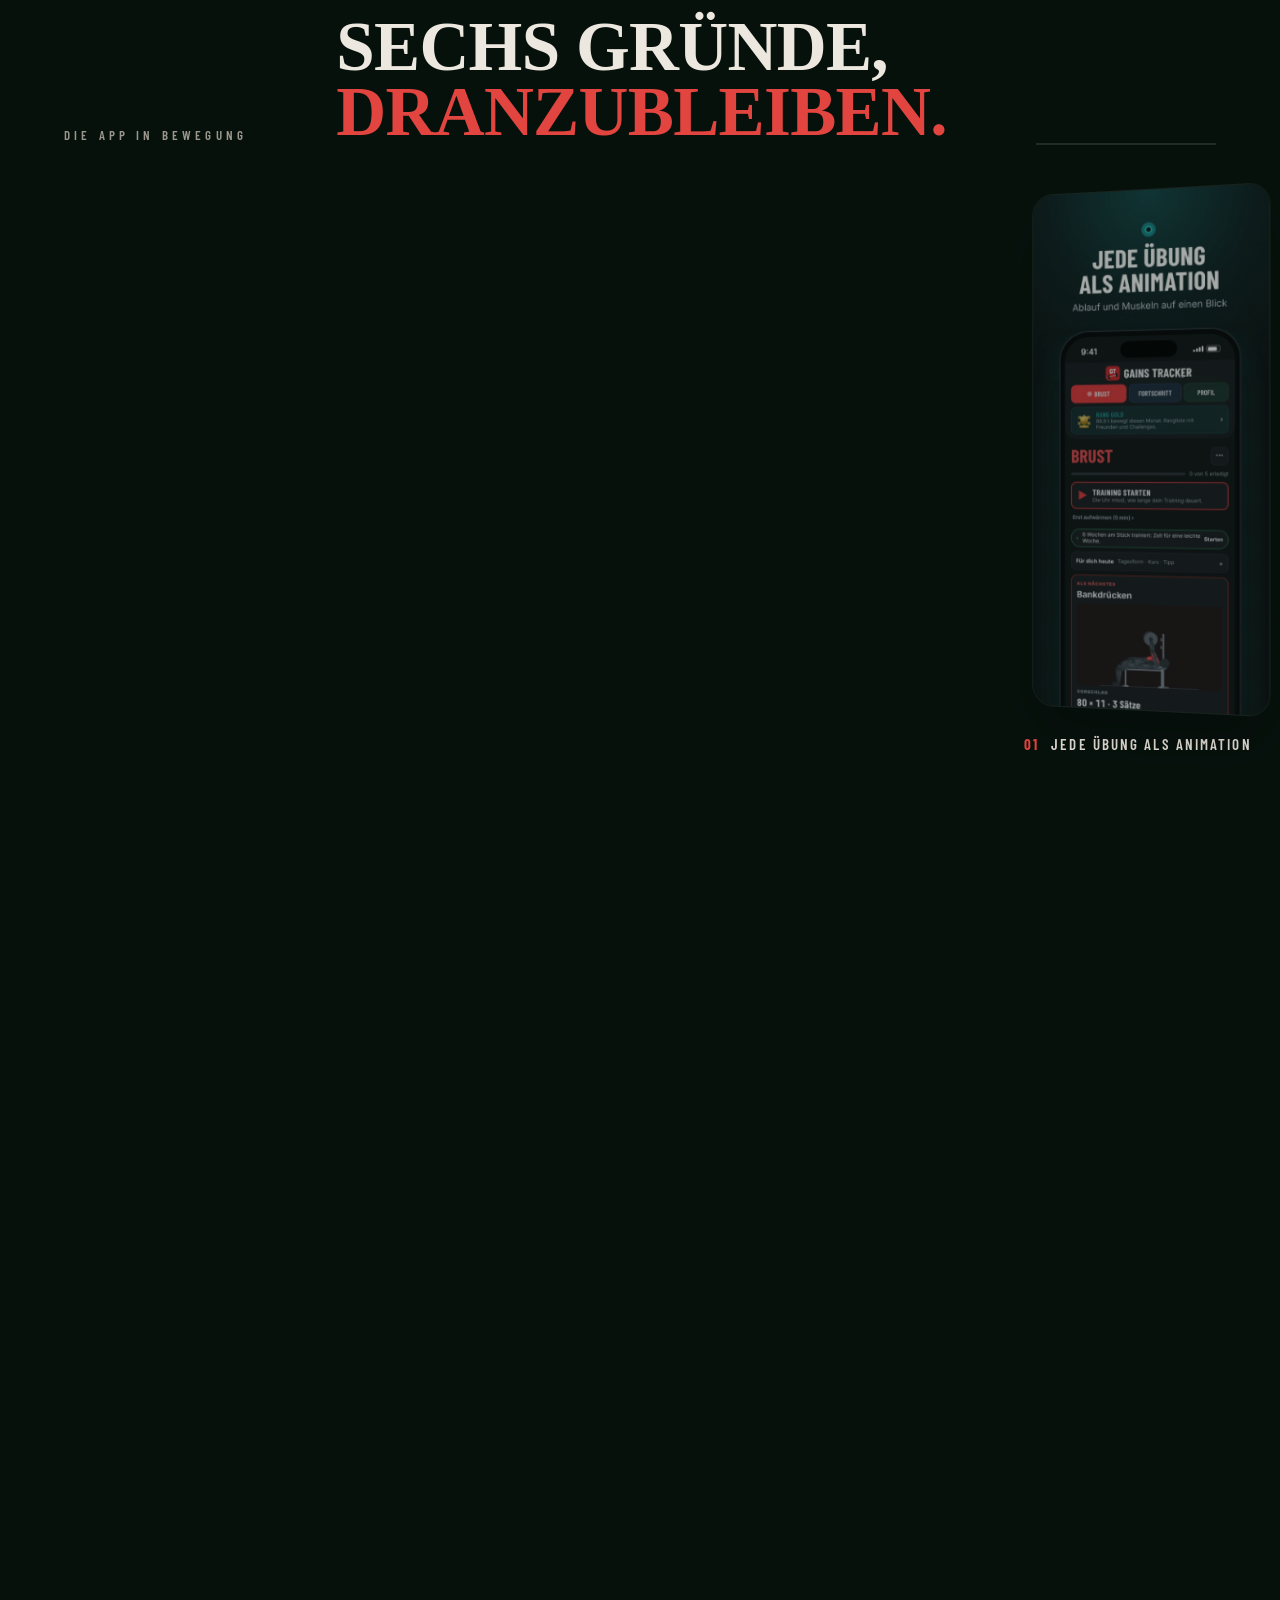
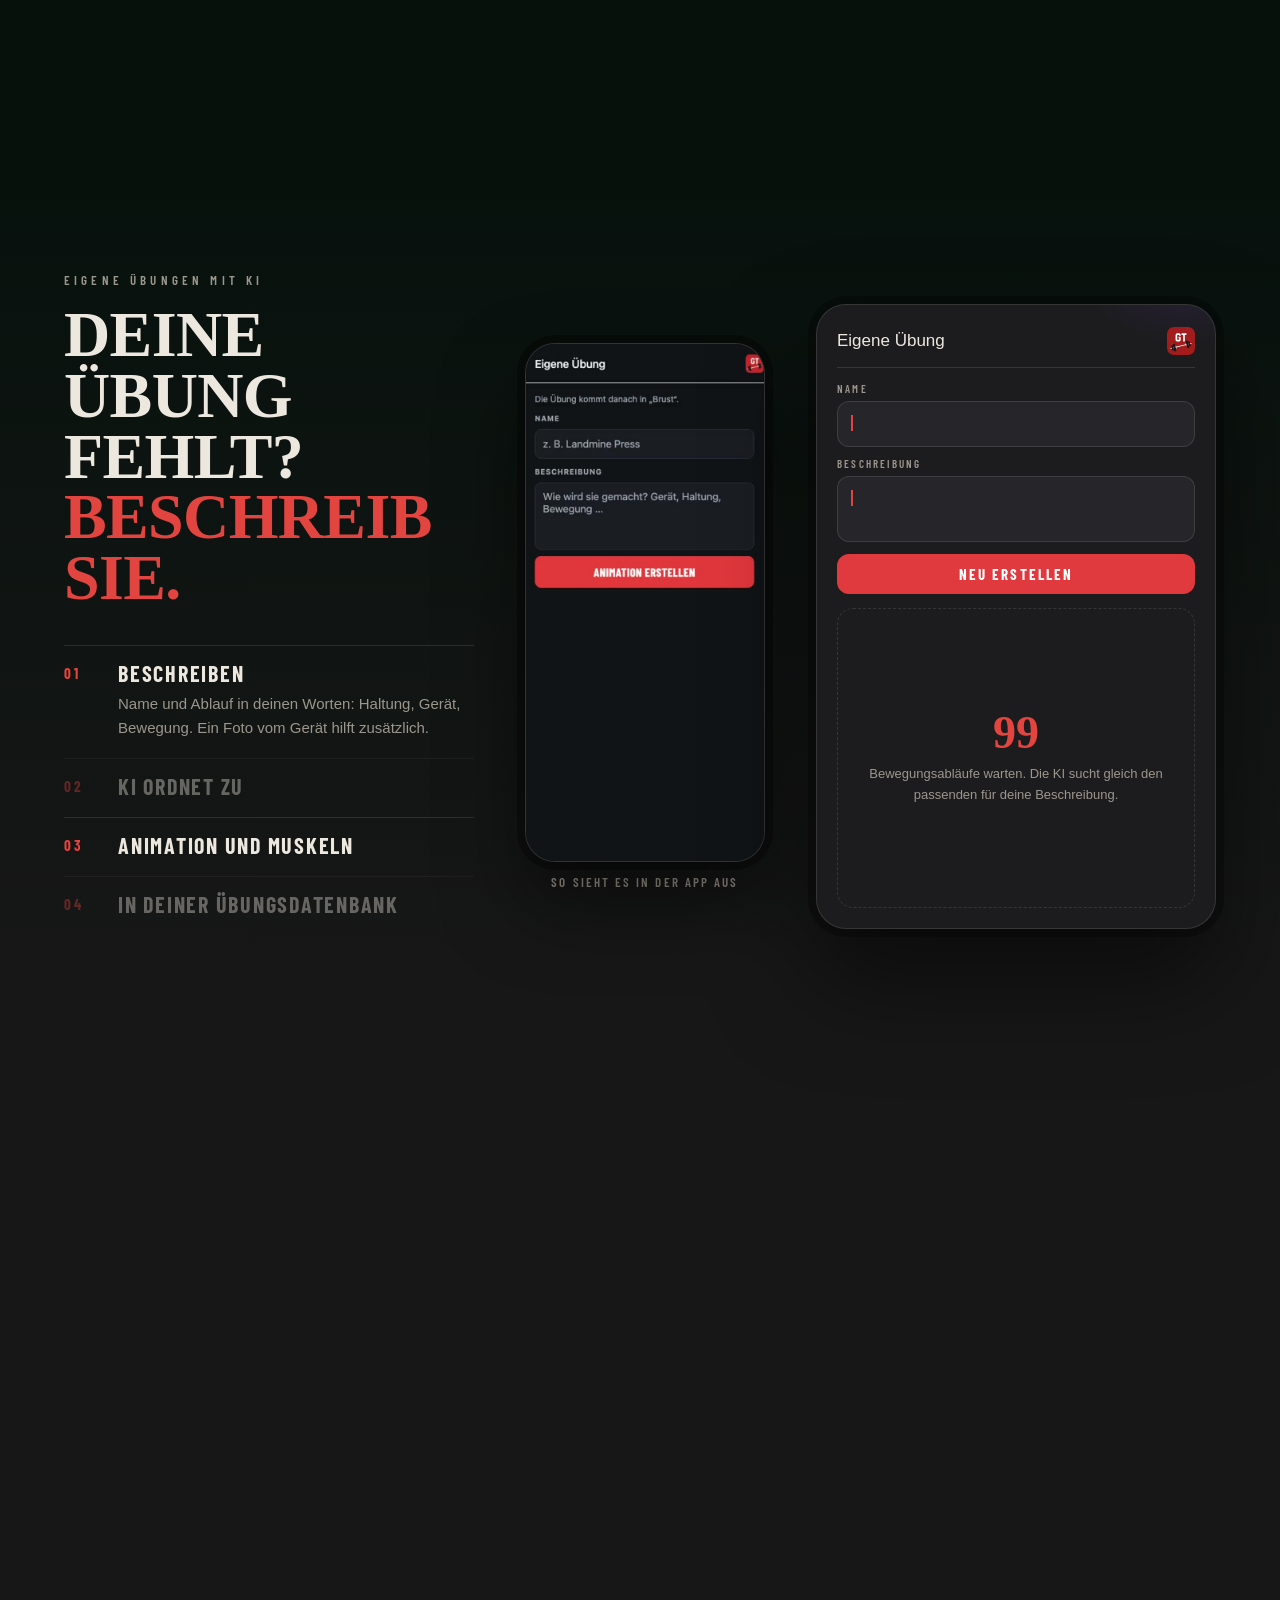
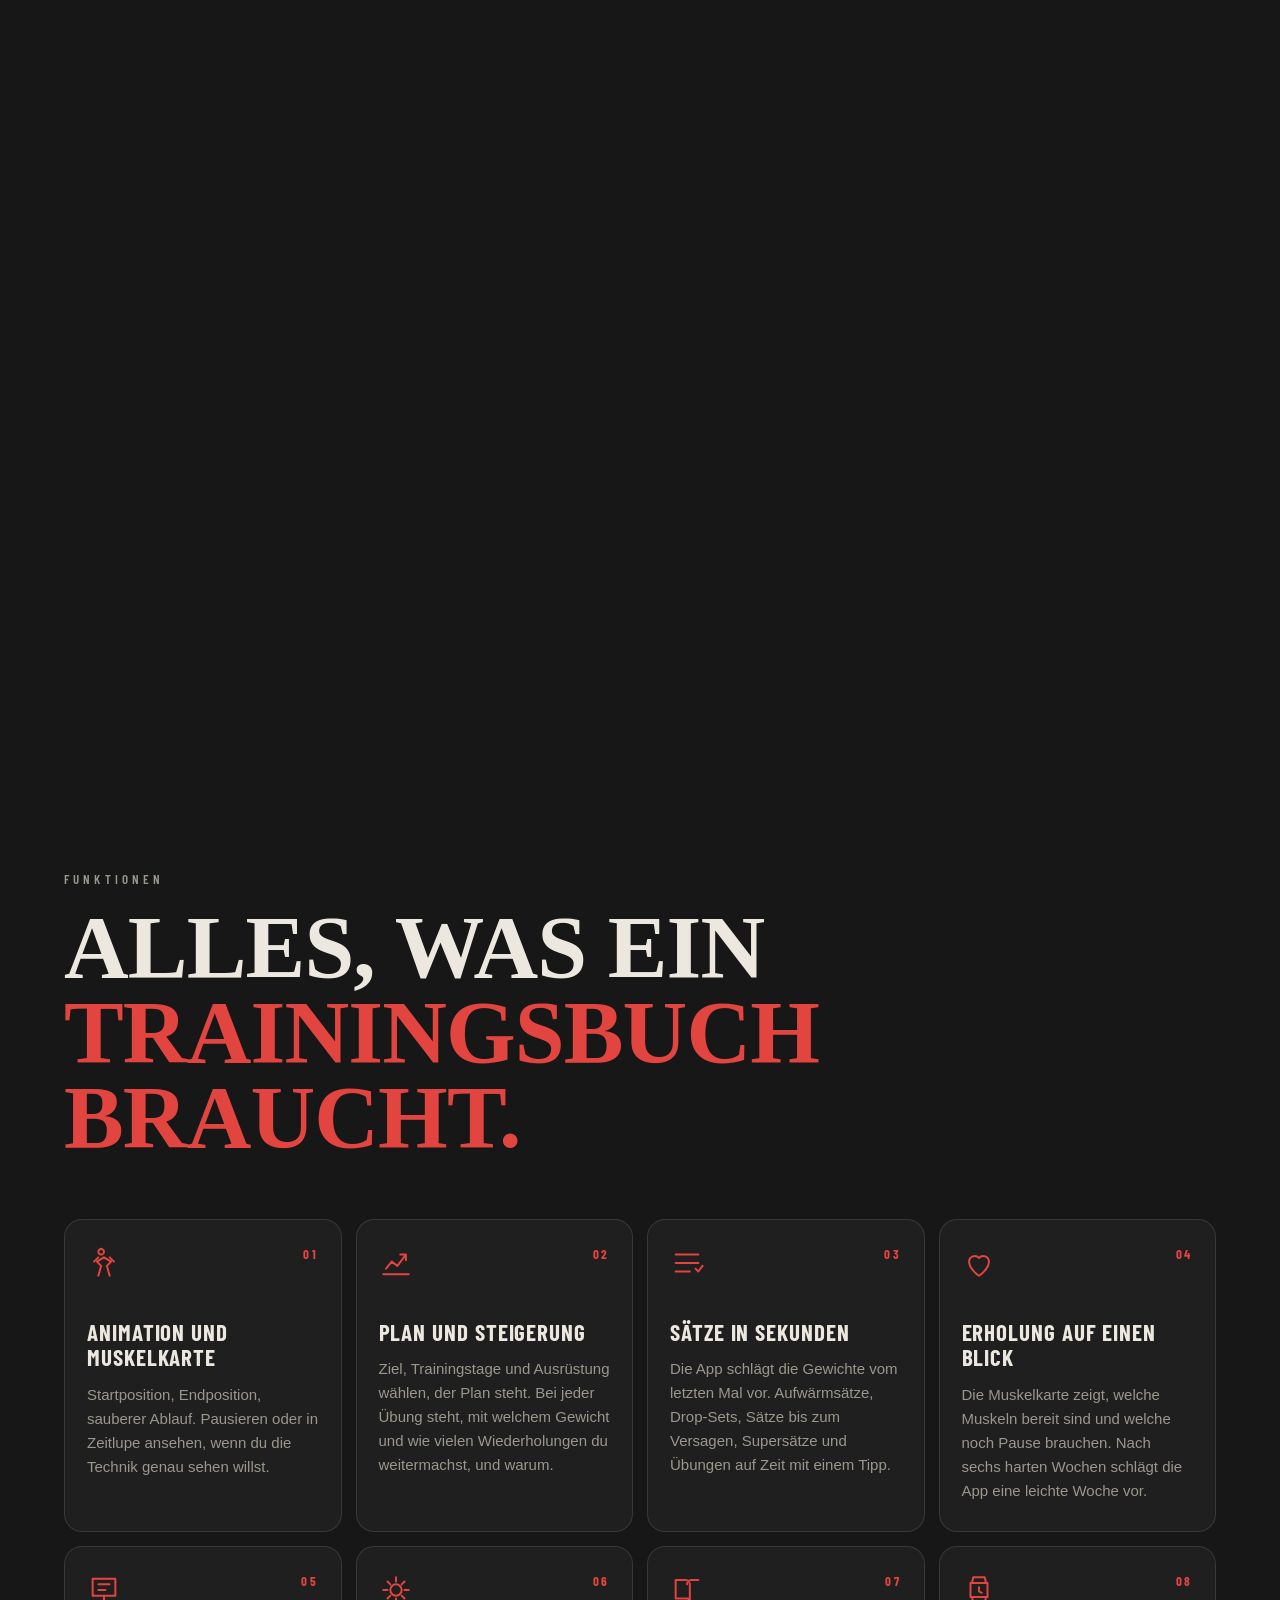
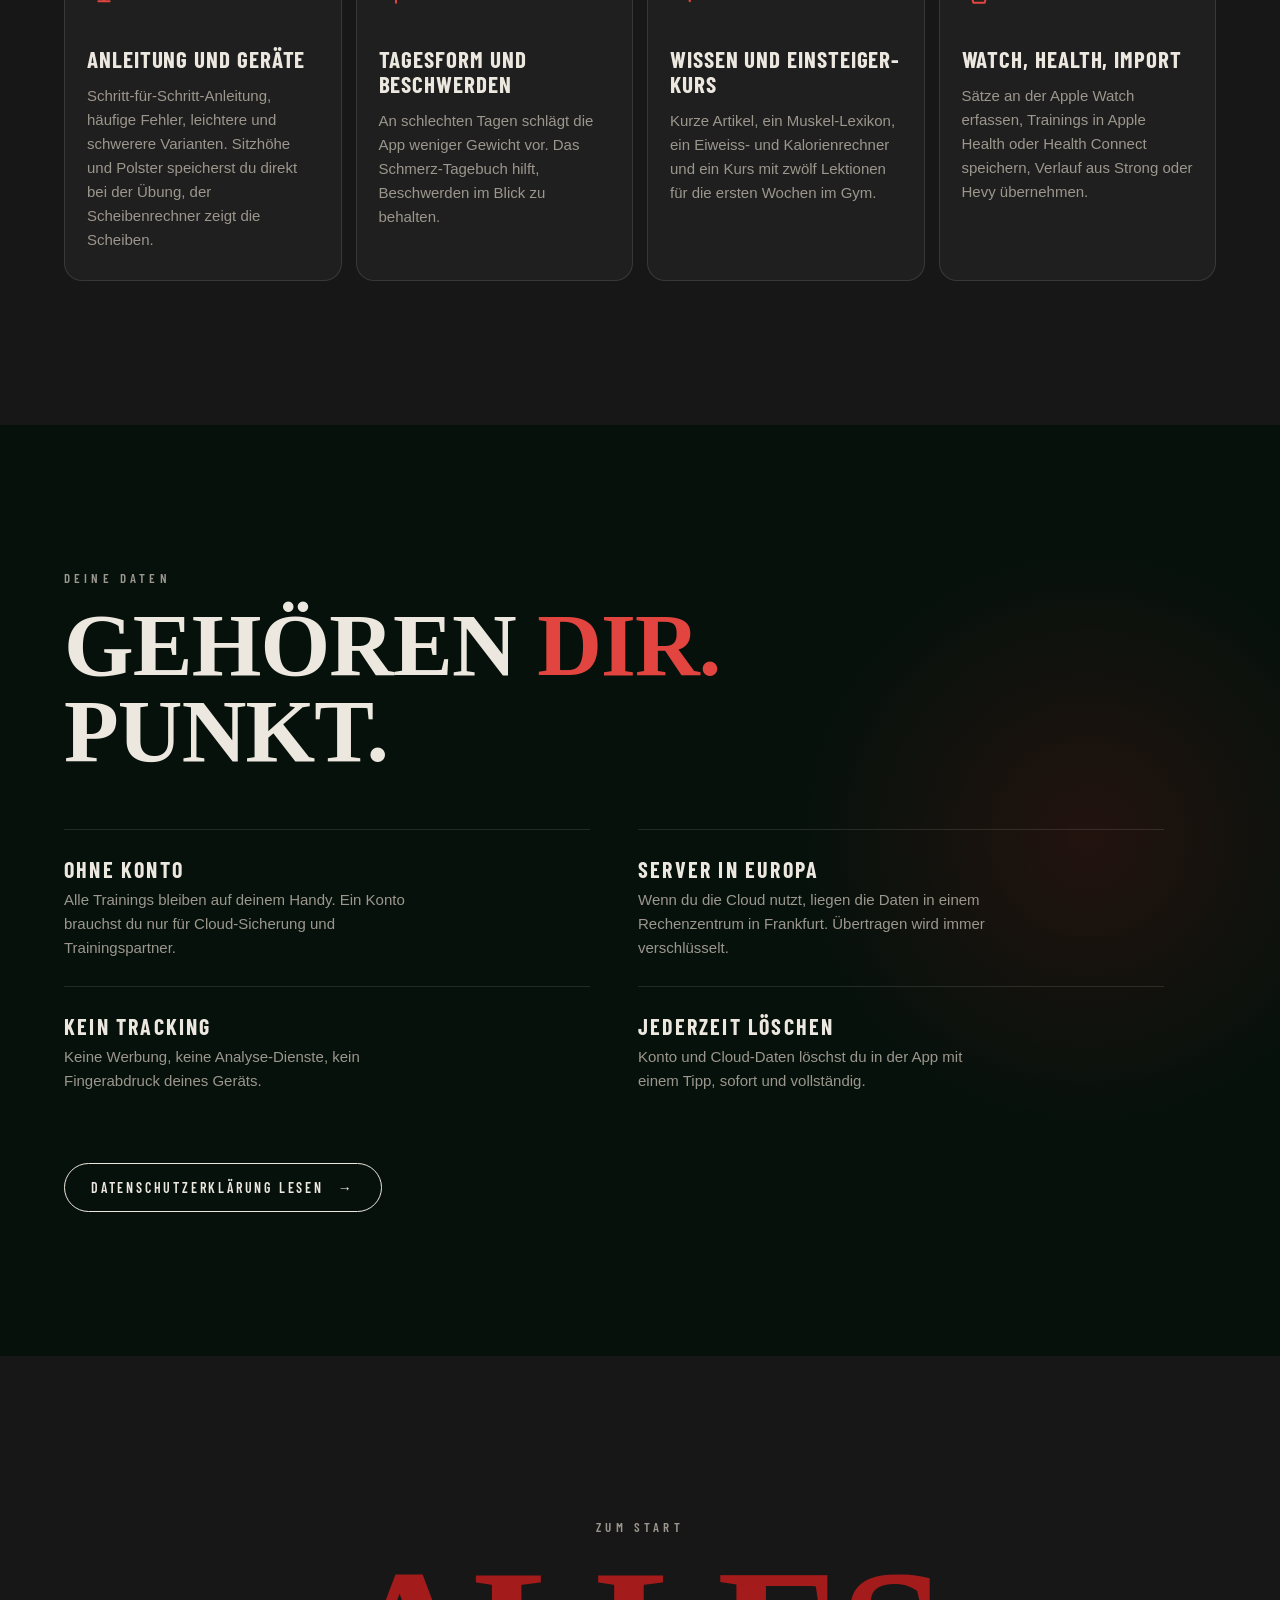
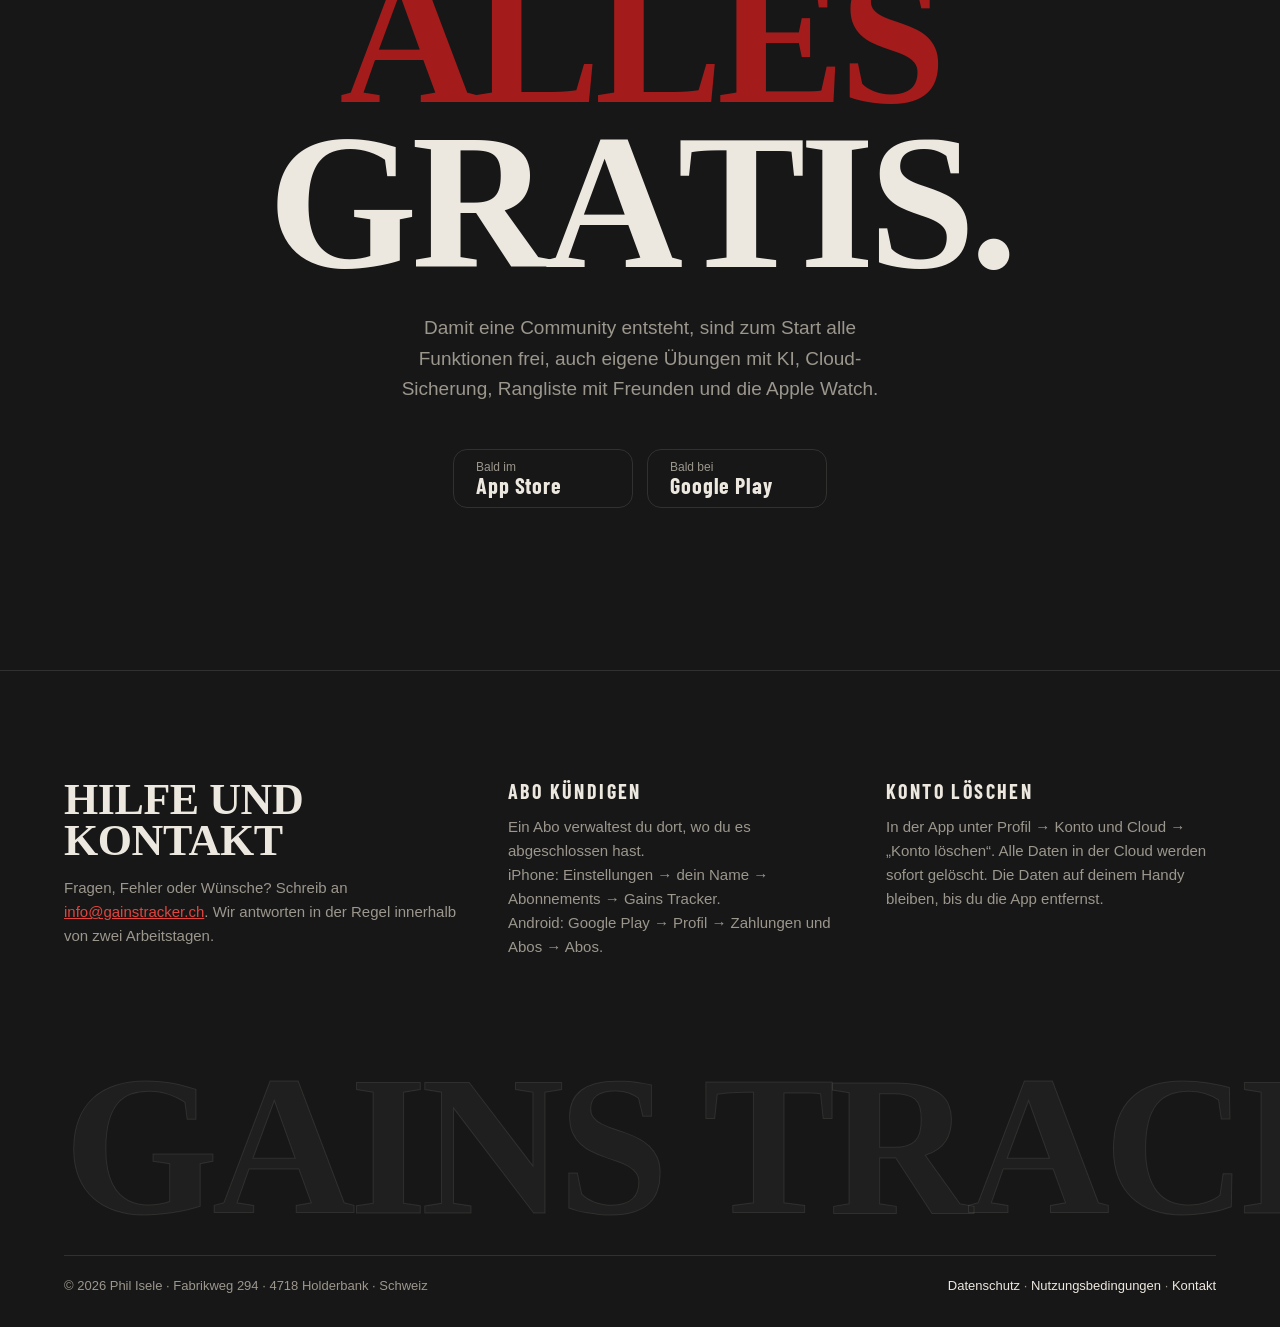
==== commit 2f7bd338: "Leitsatz lesbar (bricht um, kommt in der Mitte zur Ruhe); Bizeps-Arm trägt Sätze ins Handy ein; Hant" ====
--- a/index.html
+++ b/index.html
@@ -13,7 +13,7 @@
 <meta property="og:description" content="Jede Übung als Animation, dein nächstes Gewicht mit Begründung, Wettkampf mit Freunden.">
 <meta property="og:image" content="assets/screens/1-training.jpg">
 <meta property="og:locale" content="de_CH">
-<link rel="stylesheet" href="assets/site.css">
+<link rel="stylesheet" href="assets/site.css?v=20261025d">
 </head>
 <body>
 
@@ -93,6 +93,54 @@
     <p class="slide-r red" data-drift="1">am Gerät.</p>
   </section>
 
+  <!-- A flexed arm holds the phone and logs sets (drawn in the app's anatomy style: grey body, red working muscle) -->
+  <section class="lift" aria-labelledby="lift-title">
+    <div class="lift-copy">
+      <p class="eyebrow" data-reveal>Satz fertig?</p>
+      <h2 class="display" id="lift-title" data-reveal>Zwei Tipps.<br><em>Eingetragen.</em></h2>
+      <p class="lead" data-reveal>Die App schlägt das Gewicht vom letzten Mal vor. Du bestätigst nur – noch mit der Hantel in Reichweite.</p>
+      <ul class="lift-points" data-reveal>
+        <li>Gewicht vorgeschlagen</li><li>Satzpause startet von selbst</li><li>Bestwert wird erkannt</li>
+      </ul>
+    </div>
+    <div class="lift-scene" aria-hidden="true">
+      <div class="ls-glow"></div>
+      <div class="ls-phone">
+        <div class="ls-screen">
+          <div class="ls-top"><b>Bankdrücken</b><span>Ziel 3 × 8–12</span></div>
+          <div class="ls-hint">Vorschlag heute <b>80 × 10</b></div>
+          <div class="ls-row"><i>1</i><span class="kg"></span><em>×</em><span class="rep"></span><u>✓</u></div>
+          <div class="ls-row"><i>2</i><span class="kg"></span><em>×</em><span class="rep"></span><u>✓</u></div>
+          <div class="ls-row"><i>3</i><span class="kg"></span><em>×</em><span class="rep"></span><u>✓</u></div>
+          <div class="ls-rest">Pause <b>1:30</b></div>
+          <div class="ls-pr"><b>★ Neuer Bestwert</b><span>82.5 kg × 10</span></div>
+        </div>
+      </div>
+      <svg class="ls-arm" viewBox="0 0 400 480">
+        <defs>
+          <linearGradient id="skin" x1="0" y1="0" x2="0" y2="1"><stop offset="0" stop-color="#4a4a52"/><stop offset="1" stop-color="#26262b"/></linearGradient>
+          <radialGradient id="muscle" cx=".45" cy=".35" r=".7"><stop offset="0" stop-color="#ff6b5e"/><stop offset=".55" stop-color="#d7372f"/><stop offset="1" stop-color="#8f1716"/></radialGradient>
+          <linearGradient id="fore" x1="0" y1="1" x2="1" y2="0"><stop offset="0" stop-color="#2c2c31"/><stop offset="1" stop-color="#4a4a52"/></linearGradient>
+        </defs>
+        <g class="arm-bob">
+          <path class="upper" d="M-40 478 L-40 400 C0 360 60 338 110 344 C150 349 178 368 196 392 C208 410 212 432 204 452 C160 472 60 480 -40 480 Z" fill="url(#skin)"/>
+          <path class="biceps" d="M-10 404 C20 370 70 352 112 356 C140 359 162 372 176 390 C150 408 60 414 -10 414 Z" fill="url(#muscle)"/>
+          <path d="M-20 432 C60 426 130 422 196 432" fill="none" stroke="rgba(0,0,0,.35)" stroke-width="2"/>
+          <circle cx="194" cy="438" r="24" fill="#2b2b30"/>
+          <path class="forearm" d="M168 430 C172 392 200 352 236 312 C248 300 270 296 284 306 L300 326 C296 340 284 350 270 360 C240 390 222 420 214 456 C200 462 178 452 168 430 Z" fill="url(#fore)"/>
+          <path d="M184 420 C192 386 216 352 248 322" fill="none" stroke="rgba(255,255,255,.07)" stroke-width="14" stroke-linecap="round"/>
+          <ellipse cx="268" cy="334" rx="44" ry="30" fill="#3a3a41" transform="rotate(-35 268 334)"/>
+          <rect x="196" y="232" width="30" height="19" rx="9.5" fill="#46464d" stroke="rgba(0,0,0,.3)"/>
+          <rect x="193" y="255" width="32" height="19" rx="9.5" fill="#424249" stroke="rgba(0,0,0,.3)"/>
+          <rect x="195" y="278" width="30" height="19" rx="9.5" fill="#3e3e45" stroke="rgba(0,0,0,.3)"/>
+          <rect x="200" y="300" width="26" height="17" rx="8.5" fill="#3a3a41" stroke="rgba(0,0,0,.3)"/>
+          <g class="thumb"><path d="M238 334 C246 306 262 286 282 276 C292 272 300 280 296 290 C288 306 276 322 264 344 Z" fill="#4c4c54"/><ellipse cx="288" cy="280" rx="8" ry="6" fill="#5a5a62" transform="rotate(-30 288 280)"/></g>
+        </g>
+        <circle class="tap-ring" cx="288" cy="276" r="10" fill="none" stroke="#e2453f" stroke-width="2"/>
+      </svg>
+    </div>
+  </section>
+
   <!-- Live clips recorded from the app (docs/web-videos/aufnehmen.cjs in the app project) -->
   <section class="live" id="live" aria-labelledby="live-title">
     <div class="live-head">
@@ -118,6 +166,17 @@
       <div class="stat" data-reveal><b data-count="26">0</b><h3>Challenges</h3><p>Vom Klimmzug-Club bis zur längsten Plank, mit eigenen Abzeichen in Bronze, Silber, Gold und Legende.</p></div>
       <div class="stat" data-reveal><b data-count="4">0</b><h3>Sprachen</h3><p>Deutsch, Englisch, Französisch und Italienisch, inklusive aller Anleitungen und Muskelnamen.</p></div>
       <div class="stat" data-reveal><b data-count="0" class="zero">0</b><h3>Tracker, null Werbung</h3><p>Ohne Konto bleibt alles auf deinem Handy. Keine Werbung, keine Analyse-Dienste, kein Verkauf von Daten.</p></div>
+    </div>
+    <div class="barbell" aria-hidden="true">
+      <svg viewBox="0 0 800 170">
+        <g class="bb-lift">
+          <rect x="30" y="78" width="740" height="14" rx="7" fill="#8b8b93"/>
+          <rect x="180" y="70" width="14" height="30" rx="3" fill="#b9b9c0"/><rect x="606" y="70" width="14" height="30" rx="3" fill="#b9b9c0"/>
+          <g class="plates-l"><rect class="pl" x="146" y="15" width="24" height="140" rx="5" fill="#a31c1b"/><rect class="pl" x="122" y="28" width="20" height="114" rx="5" fill="#2a2a2f" stroke="#e2453f" stroke-width="2"/><rect class="pl" x="102" y="44" width="16" height="82" rx="4" fill="#c4c4cb"/></g>
+          <g class="plates-r"><rect class="pl" x="630" y="15" width="24" height="140" rx="5" fill="#a31c1b"/><rect class="pl" x="658" y="28" width="20" height="114" rx="5" fill="#2a2a2f" stroke="#e2453f" stroke-width="2"/><rect class="pl" x="682" y="44" width="16" height="82" rx="4" fill="#c4c4cb"/></g>
+        </g>
+      </svg>
+      <p>Scheiben immer aussen auf der Stange – wie in der App</p>
     </div>
   </section>
 
@@ -261,6 +320,6 @@
   </div>
 </footer>
 
-<script src="assets/site.js"></script>
+<script src="assets/site.js?v=20261025d"></script>
 </body>
 </html>
--- a/assets/site.css
+++ b/assets/site.css
@@ -125,7 +125,8 @@
 
 /* ---------- Statement ---------- */
 .statement { padding: 12vh 0; overflow: hidden; }
-.statement p { backface-visibility: hidden; font: 700 clamp(56px, 13vw, 220px)/.9 var(--serif); text-transform: uppercase; white-space: nowrap; letter-spacing: -.02em; will-change: transform; }
+.statement p { backface-visibility: hidden; font: 700 clamp(40px, 9vw, 150px)/.92 var(--serif); text-transform: uppercase; letter-spacing: -.02em; will-change: transform, opacity; overflow-wrap: anywhere; }
+@media (max-width: 600px) { .statement p { font-size: 11vw; } }
 .statement .slide-l { padding-left: var(--gutter); }
 .statement .slide-r { text-align: right; padding-right: var(--gutter); }
 
@@ -244,6 +245,60 @@
   .custom .demo-stage { min-height: 170px; }
 }
 
+/* ---------- Arm that logs sets ---------- */
+.lift { display: grid; grid-template-columns: 1fr 1fr; align-items: center; gap: 4vw; padding: 12vh var(--gutter); overflow: hidden; }
+.lift-points { list-style: none; padding: 0; margin: 28px 0 0; display: flex; flex-wrap: wrap; gap: 8px; }
+.lift-points li { font: 600 13px var(--cond); letter-spacing: .14em; text-transform: uppercase; border: 1px solid var(--line); border-radius: 99px; padding: 8px 14px; }
+.lift-points li::before { content: "✓ "; color: var(--crimson-hi); }
+.lift-scene { position: relative; width: min(440px, 100%); aspect-ratio: 400 / 480; justify-self: center; }
+.ls-glow { position: absolute; inset: 10% 0 0 10%; border-radius: 50%; background: radial-gradient(circle at 55% 45%, rgba(163,28,27,.32), transparent 62%); }
+.ls-phone { position: absolute; left: 47%; top: 4%; width: 40%; height: 66%; border-radius: 22px; background: #0d0d0f; border: 1px solid rgba(255,255,255,.16); padding: 6px; transform: rotate(-6deg); box-shadow: 0 30px 60px rgba(0,0,0,.55); }
+.ls-screen { position: relative; height: 100%; border-radius: 17px; background: #1c1c1e; overflow: hidden; padding: 10px 8px; font-family: var(--sans); display: flex; flex-direction: column; gap: 5px; }
+.ls-top { display: flex; flex-direction: column; border-bottom: 1px solid var(--line); padding-bottom: 5px; }
+.ls-top b { font-size: 11px; } .ls-top span { font-size: 8px; color: var(--mute); }
+.ls-hint { font-size: 8px; color: var(--mute); border: 1px solid rgba(226,69,63,.5); border-radius: 7px; padding: 4px 6px; }
+.ls-hint b { white-space: nowrap; color: var(--cream); font: 700 10px var(--cond); letter-spacing: .04em; }
+.ls-row { display: grid; grid-template-columns: 10px 1fr 8px 1fr 12px; align-items: center; gap: 3px; font-size: 10px; }
+.ls-row i { font-style: normal; color: var(--mute); font-size: 8px; }
+.ls-row span { background: #26262a; border: 1px solid var(--line); border-radius: 5px; height: 18px; line-height: 16px; padding: 0 4px; font-variant-numeric: tabular-nums; }
+.ls-row em { font-style: normal; color: var(--mute); text-align: center; }
+.ls-row u { text-decoration: none; color: #4ade80; opacity: 0; transform: scale(.3); transition: opacity .2s, transform .35s cubic-bezier(.34,1.56,.64,1); }
+.ls-row.done u { opacity: 1; transform: none; }
+.ls-row.active span.typing { border-color: var(--crimson-hi); }
+.ls-rest { margin-top: auto; font-size: 9px; color: var(--mute); text-align: center; border-radius: 99px; background: rgba(255,255,255,.06); padding: 4px; opacity: 0; transition: opacity .3s; }
+.ls-rest b { color: var(--cream); }
+.lift-scene.rest .ls-rest { opacity: 1; }
+.ls-pr { position: absolute; left: 8px; right: 8px; bottom: 34px; border-radius: 10px; padding: 8px; background: linear-gradient(135deg, #e2453f, #a31c1b); display: grid; text-align: center; transform: translateY(20px) scale(.8); opacity: 0; transition: transform .5s cubic-bezier(.34,1.56,.64,1), opacity .3s; }
+.ls-pr b { font: 700 12px var(--cond); letter-spacing: .08em; text-transform: uppercase; } .ls-pr span { font-size: 9px; }
+.lift-scene.pr .ls-pr { transform: none; opacity: 1; }
+.ls-arm { position: absolute; inset: 0; width: 100%; height: 100%; overflow: visible; pointer-events: none; }
+.arm-bob { animation: bob 3.2s ease-in-out infinite; transform-origin: 40% 90%; }
+@keyframes bob { 50% { transform: translateY(-5px) rotate(-1deg); } }
+.biceps { transform-box: fill-box; transform-origin: 50% 100%; animation: flex 3.2s ease-in-out infinite; }
+@keyframes flex { 0%, 100% { transform: scale(1); } 50% { transform: scale(1.07, 1.12); } }
+.thumb { transform-box: fill-box; transform-origin: 0% 100%; transition: transform .14s ease-out; }
+.lift-scene.tap .thumb { transform: rotate(-7deg) translate(2px, 3px); }
+.tap-ring { opacity: 0; transform-box: fill-box; transform-origin: center; }
+.lift-scene.tap .tap-ring { animation: ring .5s ease-out; }
+@keyframes ring { from { opacity: 1; transform: scale(.6); } to { opacity: 0; transform: scale(2.4); } }
+@media (max-width: 900px) {
+  .lift { grid-template-columns: 1fr; padding: 10vh 16px; gap: 24px; }
+  .lift-scene { width: min(360px, 88vw); }
+}
+
+/* ---------- Barbell loads its plates ---------- */
+.barbell { margin: 8vh auto 0; max-width: 760px; text-align: center; }
+.barbell svg { display: block; }
+@media (max-width: 600px) { .barbell { overflow: hidden; padding-top: 24px; } .barbell svg { transform: scale(1.35); margin: 10px 0; } }
+.barbell svg { width: 100%; height: auto; overflow: visible; }
+.barbell p { margin-top: 10px; font: 600 13px var(--cond); letter-spacing: .18em; text-transform: uppercase; color: var(--mute); }
+.plates-l .pl, .plates-r .pl { transition: transform .8s cubic-bezier(.34,1.3,.64,1), opacity .4s; opacity: 0; }
+.plates-l .pl { transform: translateX(-160px); } .plates-r .pl { transform: translateX(160px); }
+.barbell.on .pl { transform: none; opacity: 1; }
+.barbell .pl:nth-child(1) { transition-delay: .05s; } .barbell .pl:nth-child(2) { transition-delay: .25s; } .barbell .pl:nth-child(3) { transition-delay: .45s; }
+.barbell.on .bb-lift { animation: lift 1.4s cubic-bezier(.5,0,.3,1) 1.2s both; }
+@keyframes lift { 0% { transform: translateY(0); } 40% { transform: translateY(-26px); } 60% { transform: translateY(-26px); } 100% { transform: translateY(0); } }
+
 /* ---------- Feature icons drawn on reveal ---------- */
 .ico { width: 34px; height: 34px; fill: none; stroke: var(--crimson-hi); stroke-width: 1.4; stroke-linecap: round; stroke-linejoin: round; display: block; margin-bottom: 18px; }
 .ico path { stroke-dasharray: 120; stroke-dashoffset: 120; transition: stroke-dashoffset 1.8s var(--ease) .3s; }
@@ -438,6 +493,8 @@
   .clip .screen { opacity: 1; transform: none; }
   .glint { display: none; }
   .ico path { stroke-dashoffset: 0; }
+  .pl { opacity: 1 !important; transform: none !important; }
+  .lift-scene .ls-row u { opacity: 1; transform: none; }
   .menu { transition: none; }
   .custom-pin { position: static; height: auto; padding-block: 12vh; }
   .step p, .soon { max-height: none; opacity: 1; }
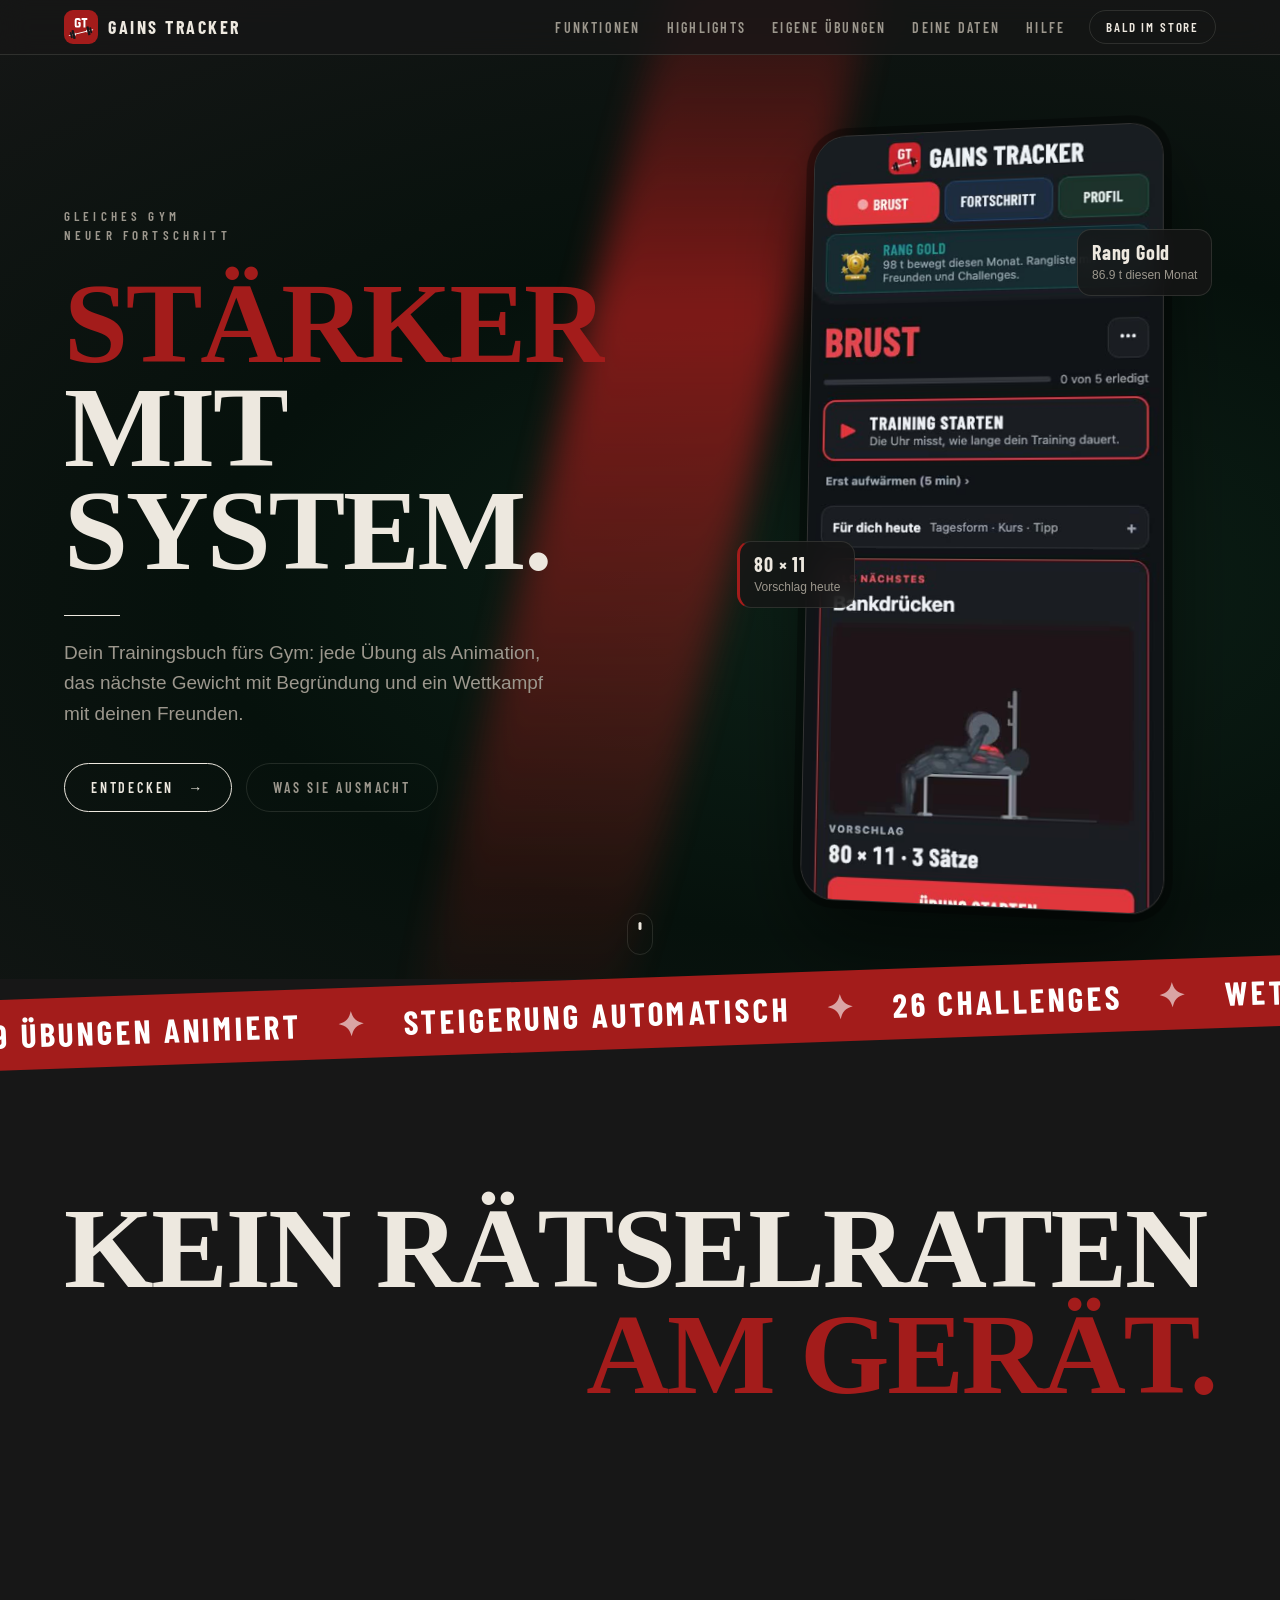
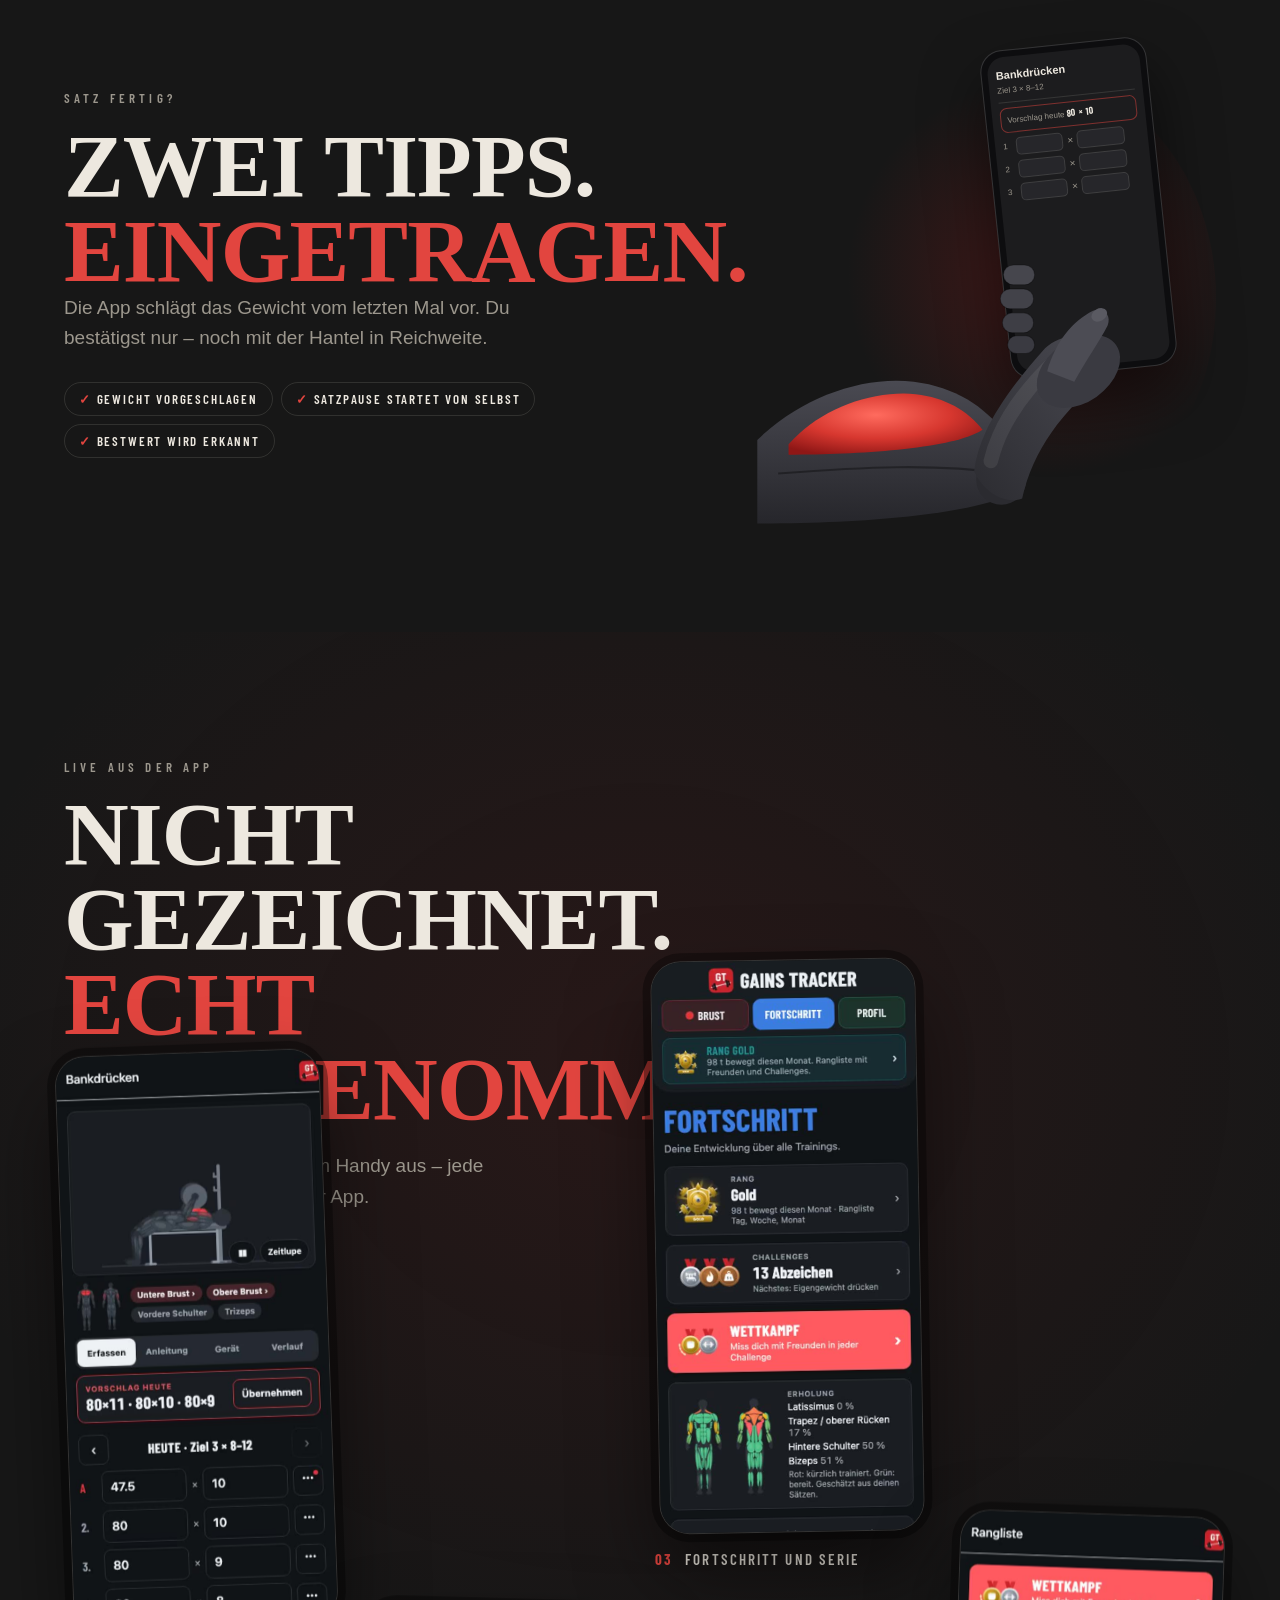
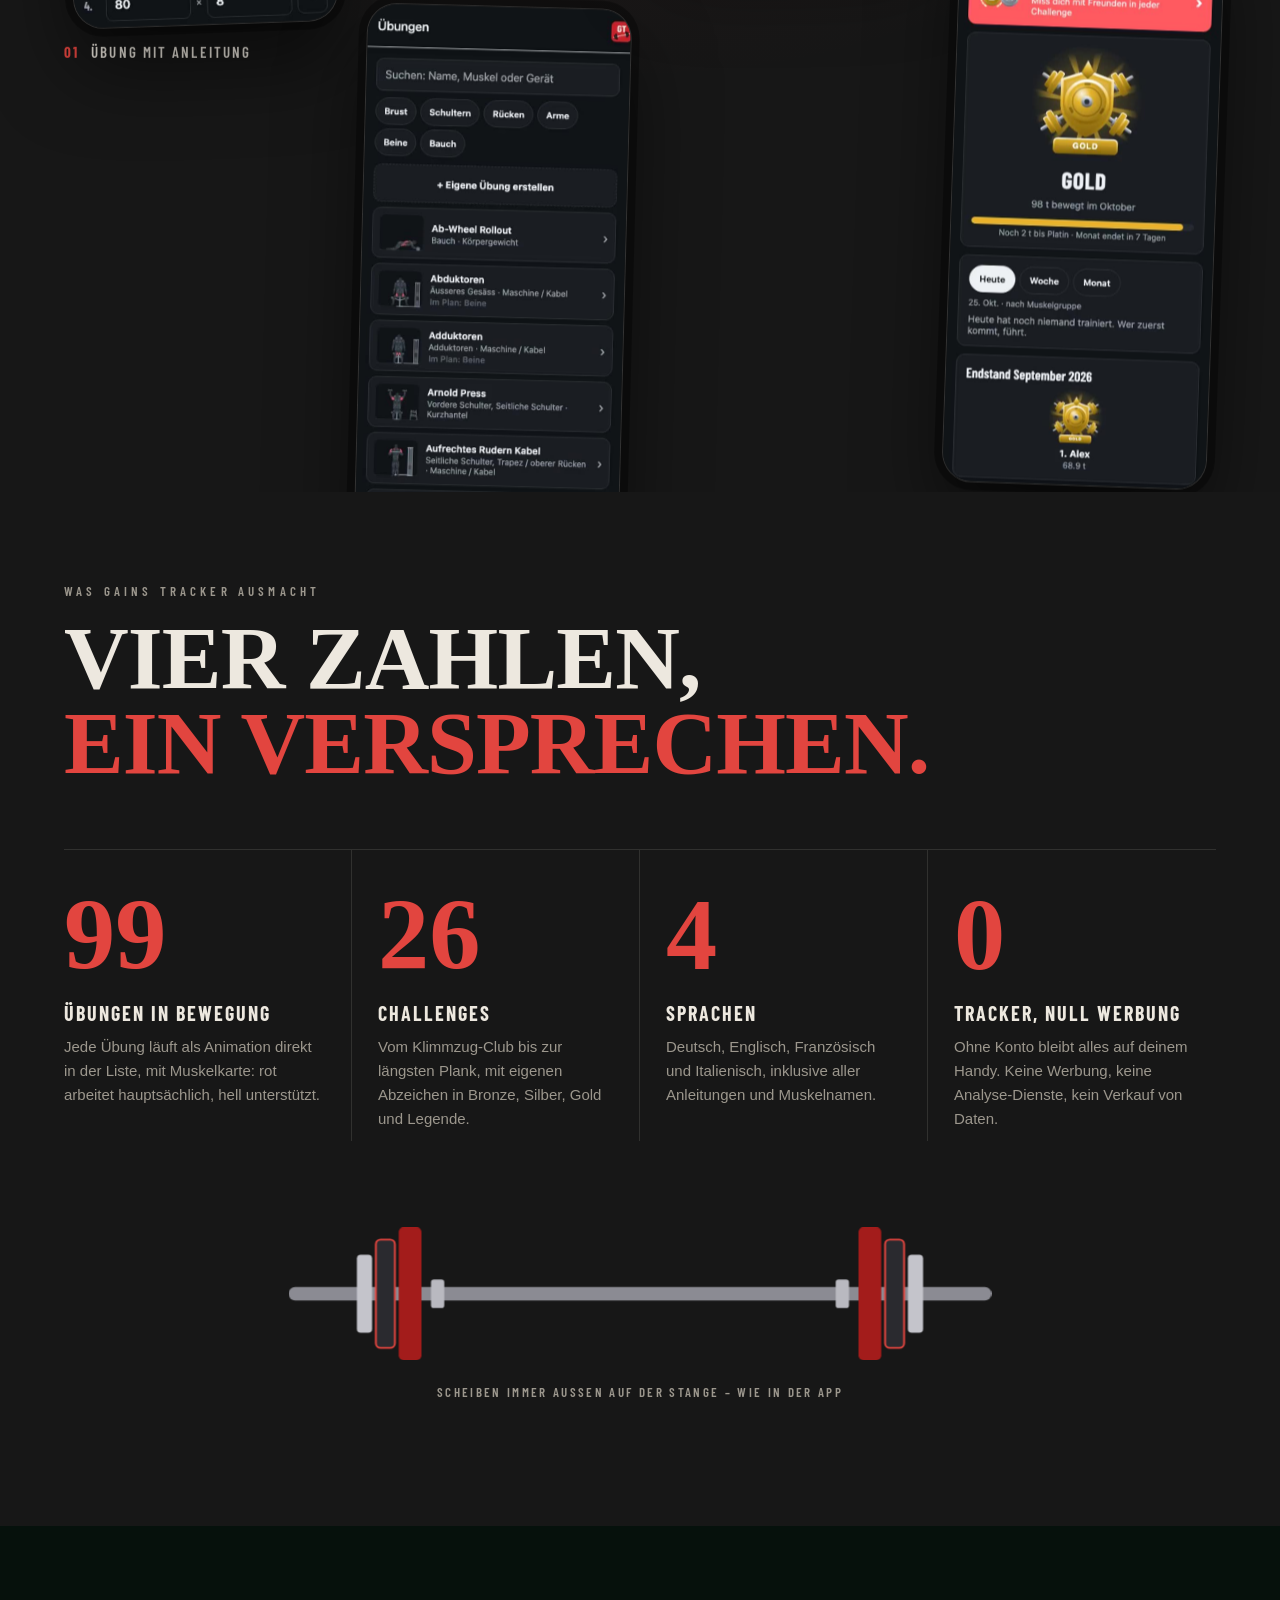
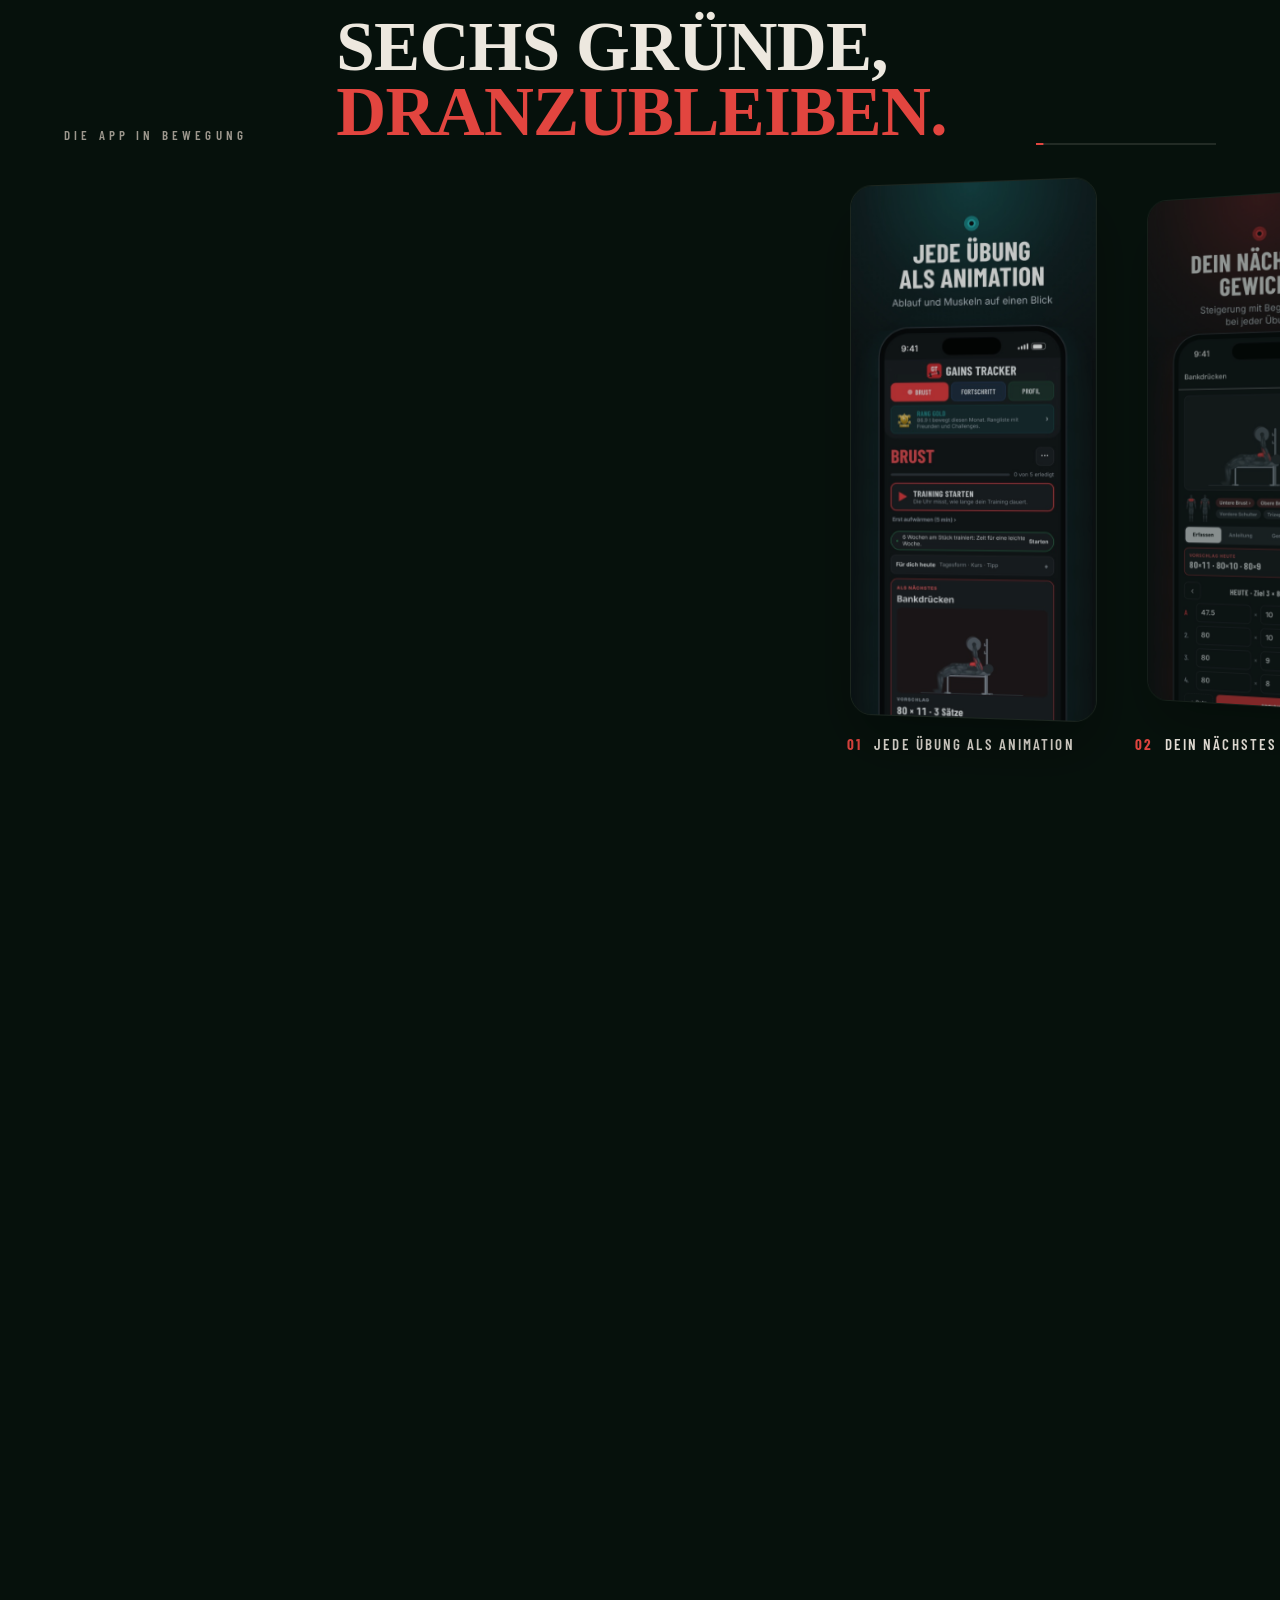
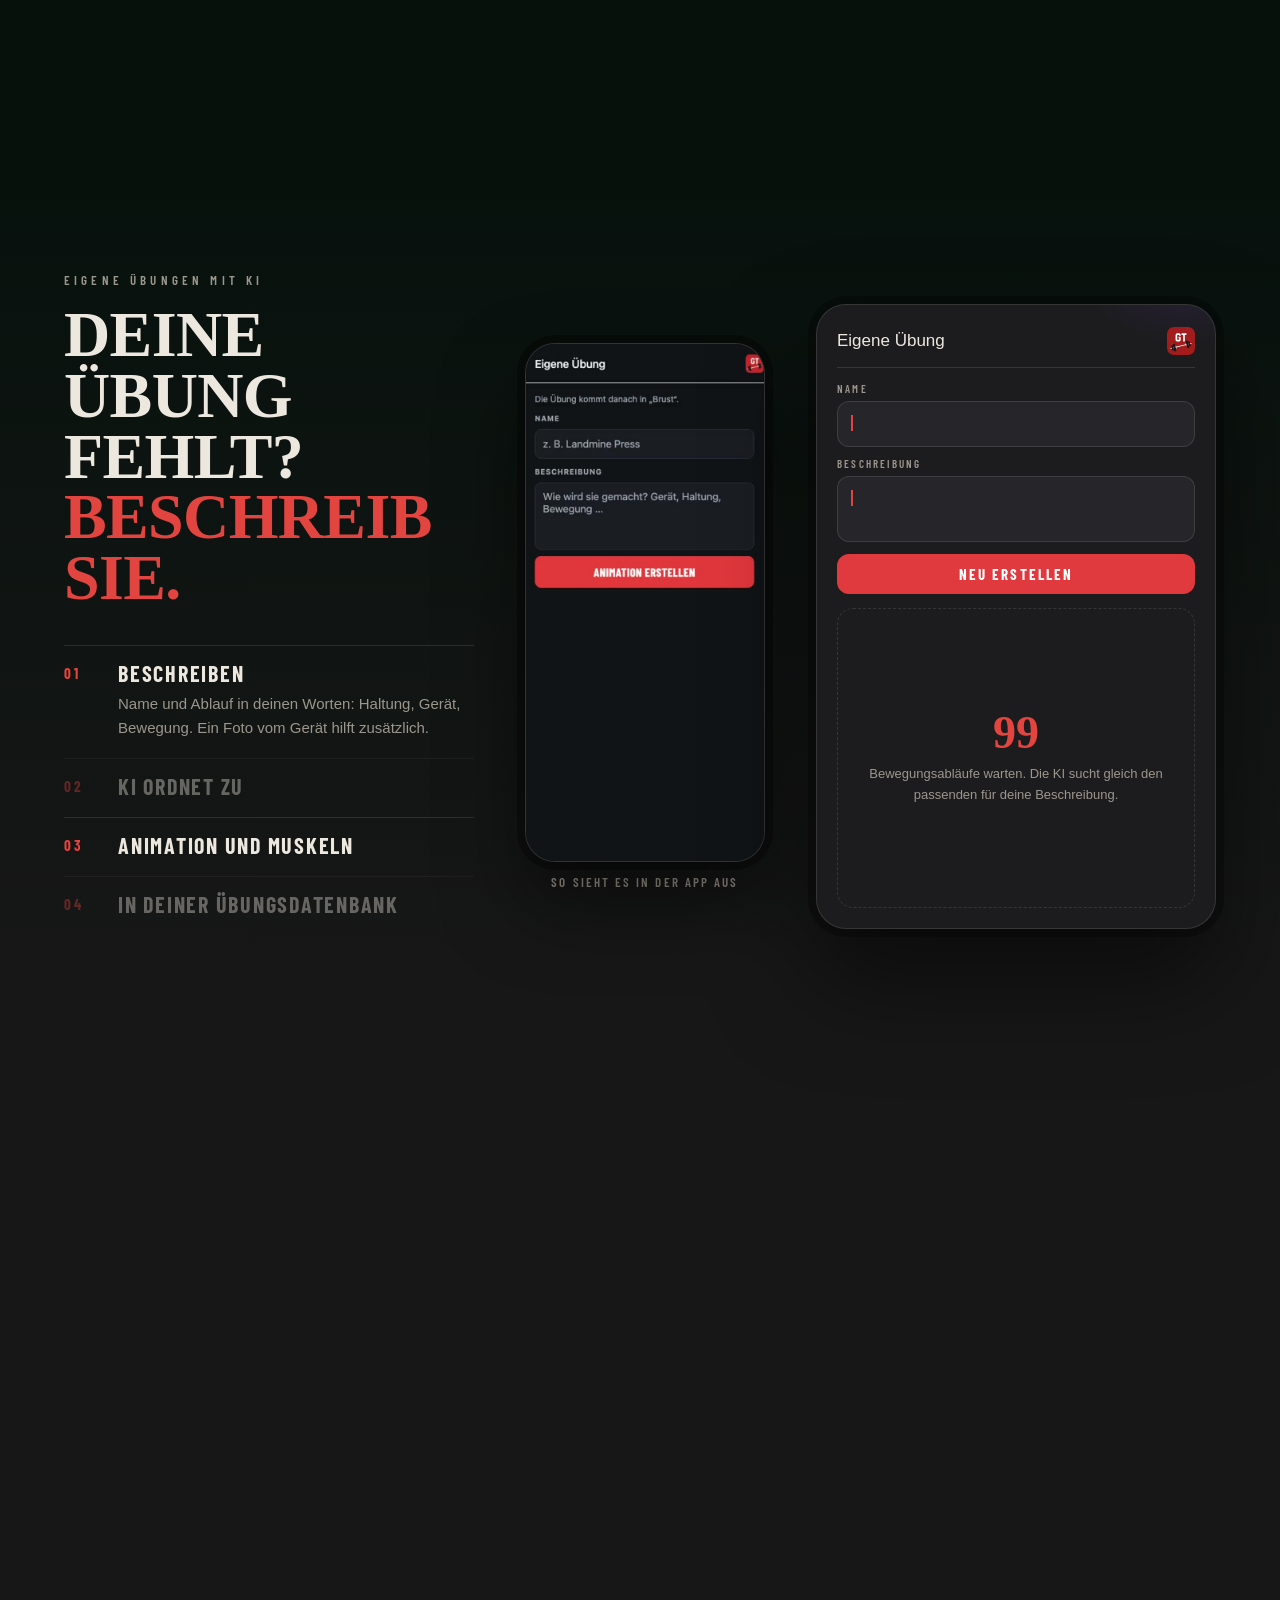
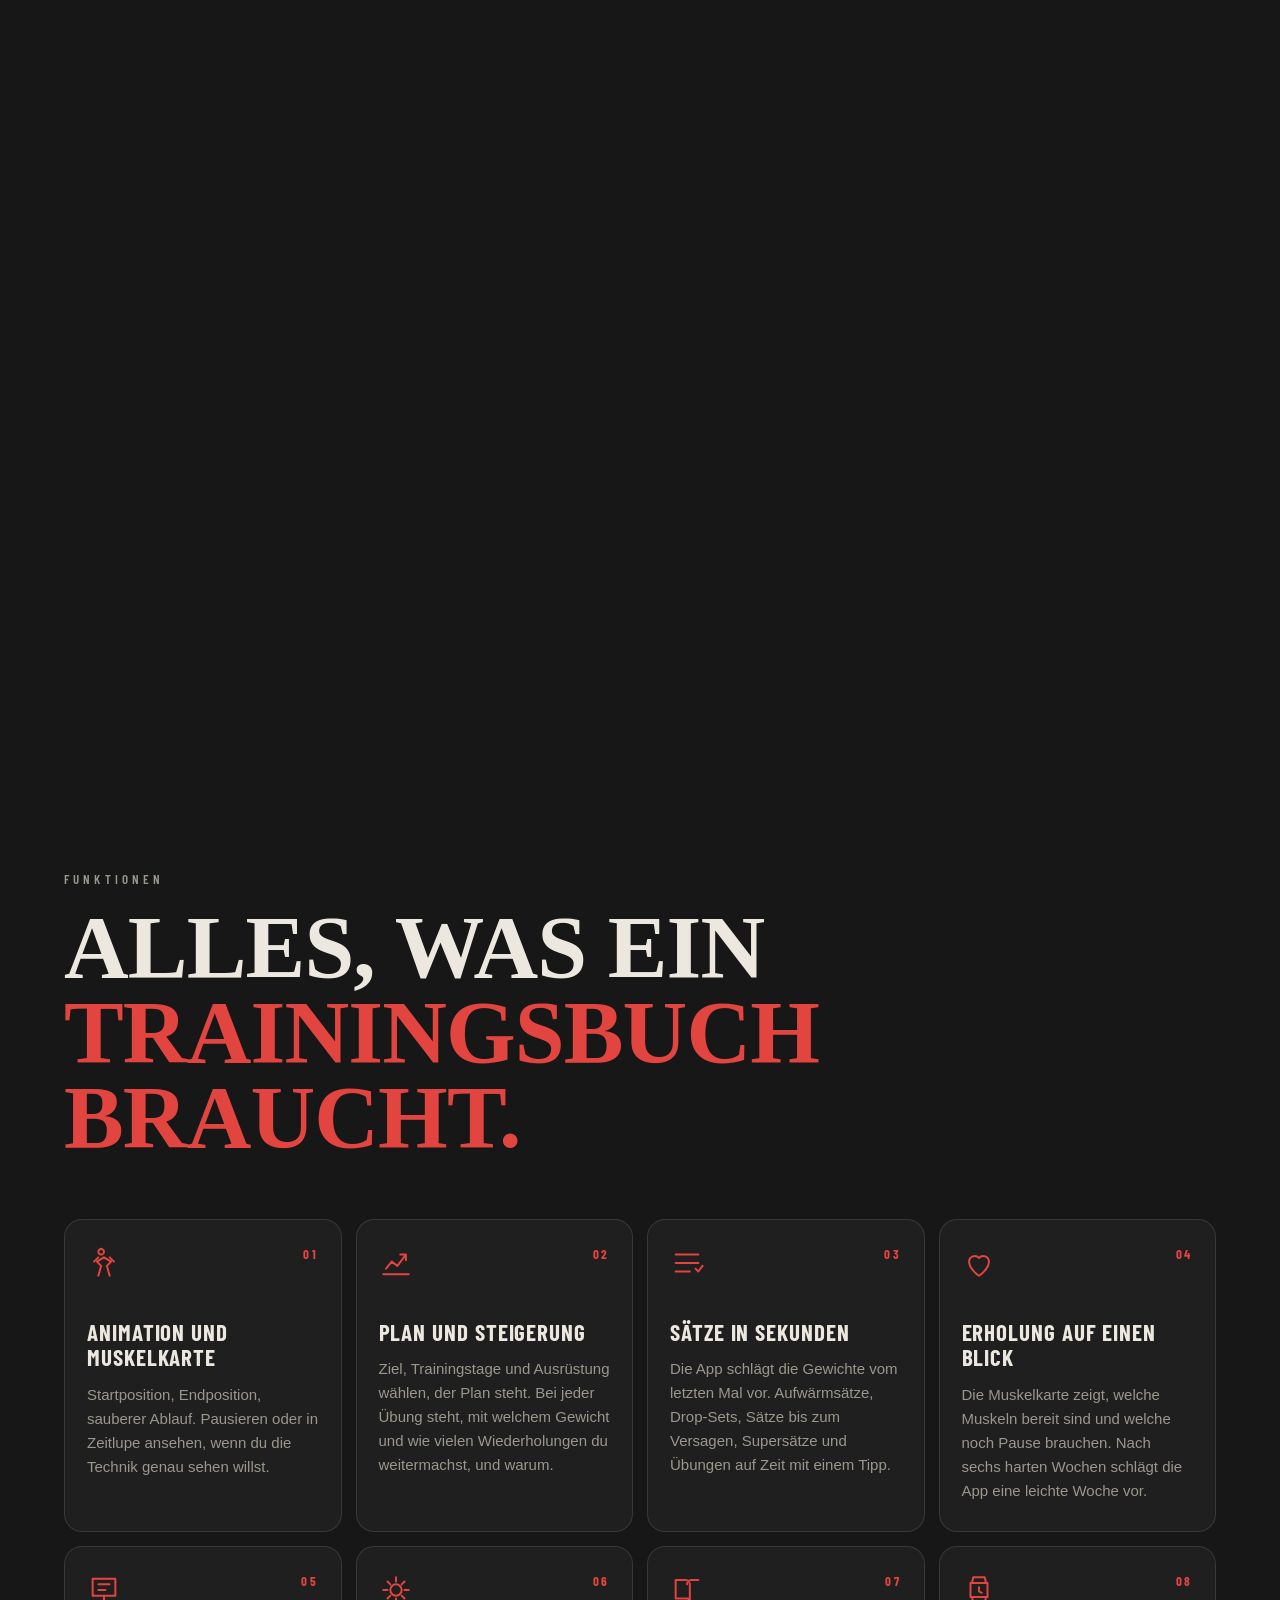
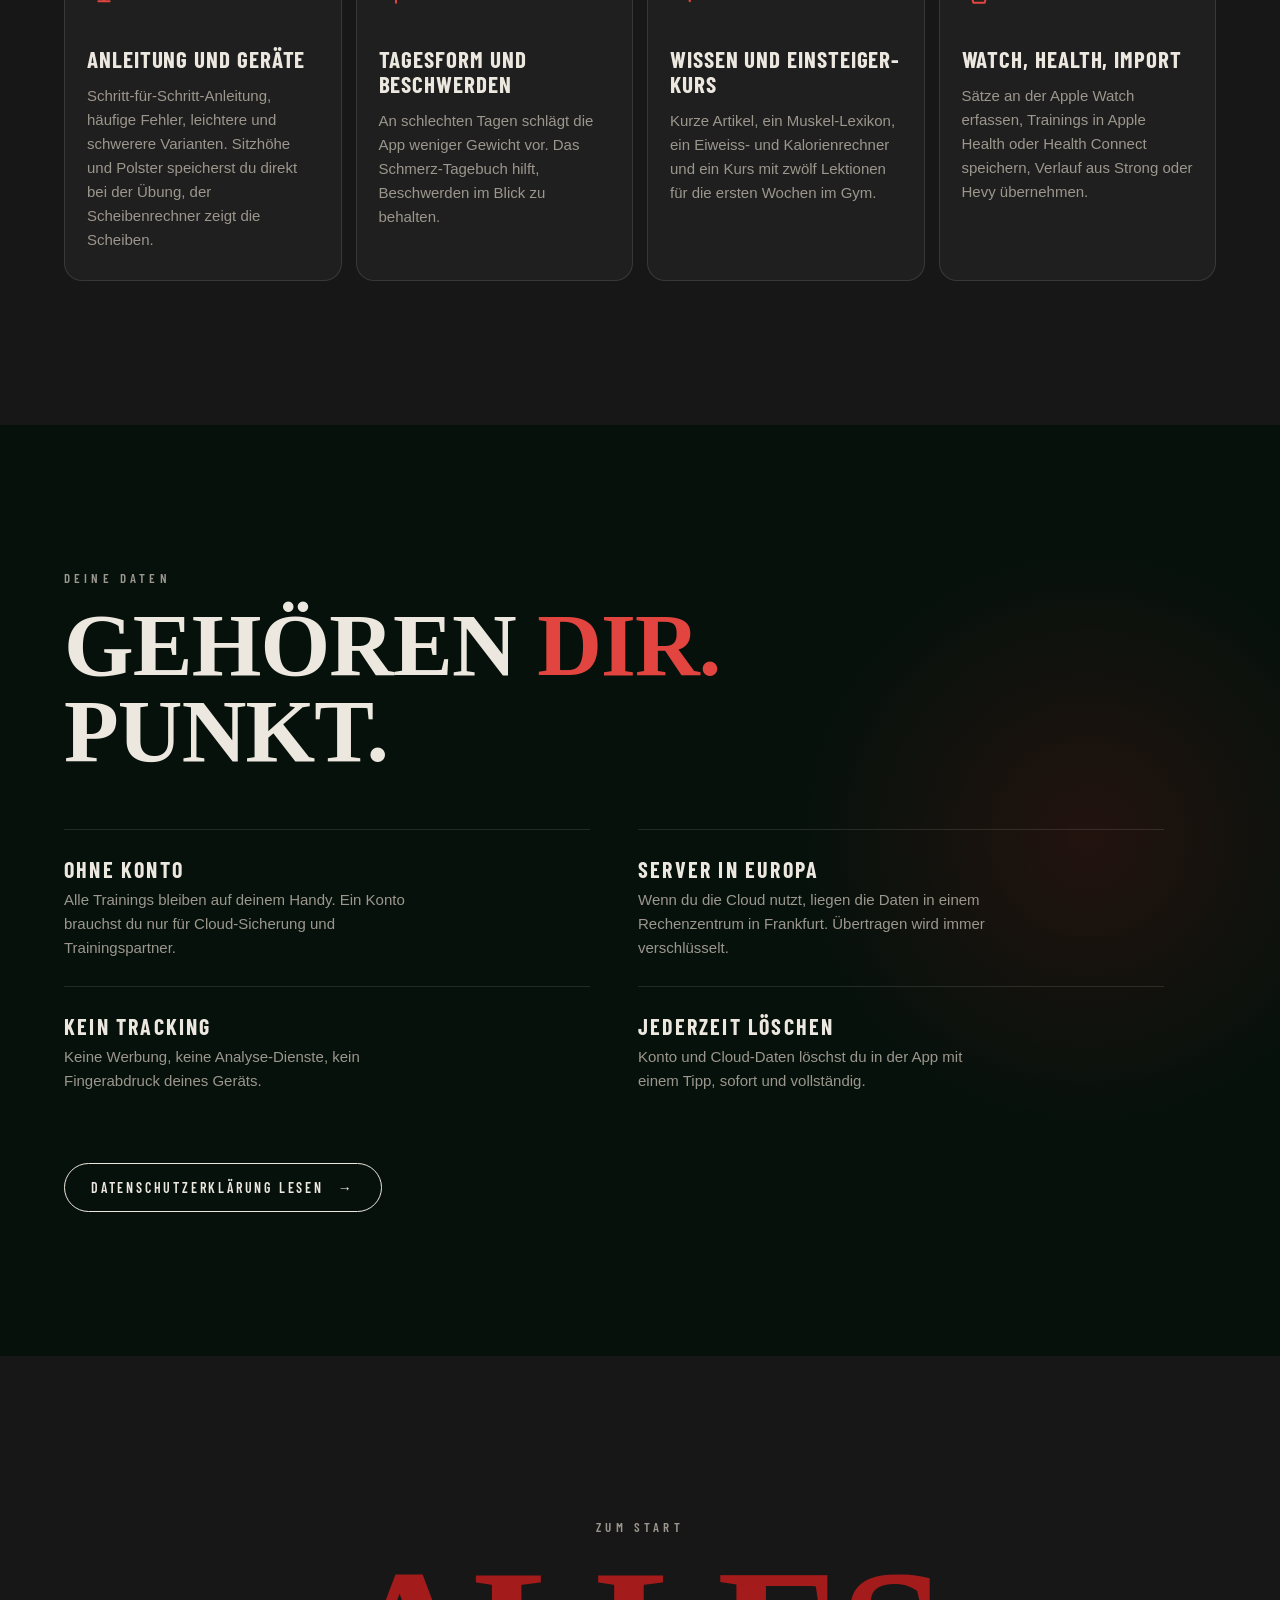
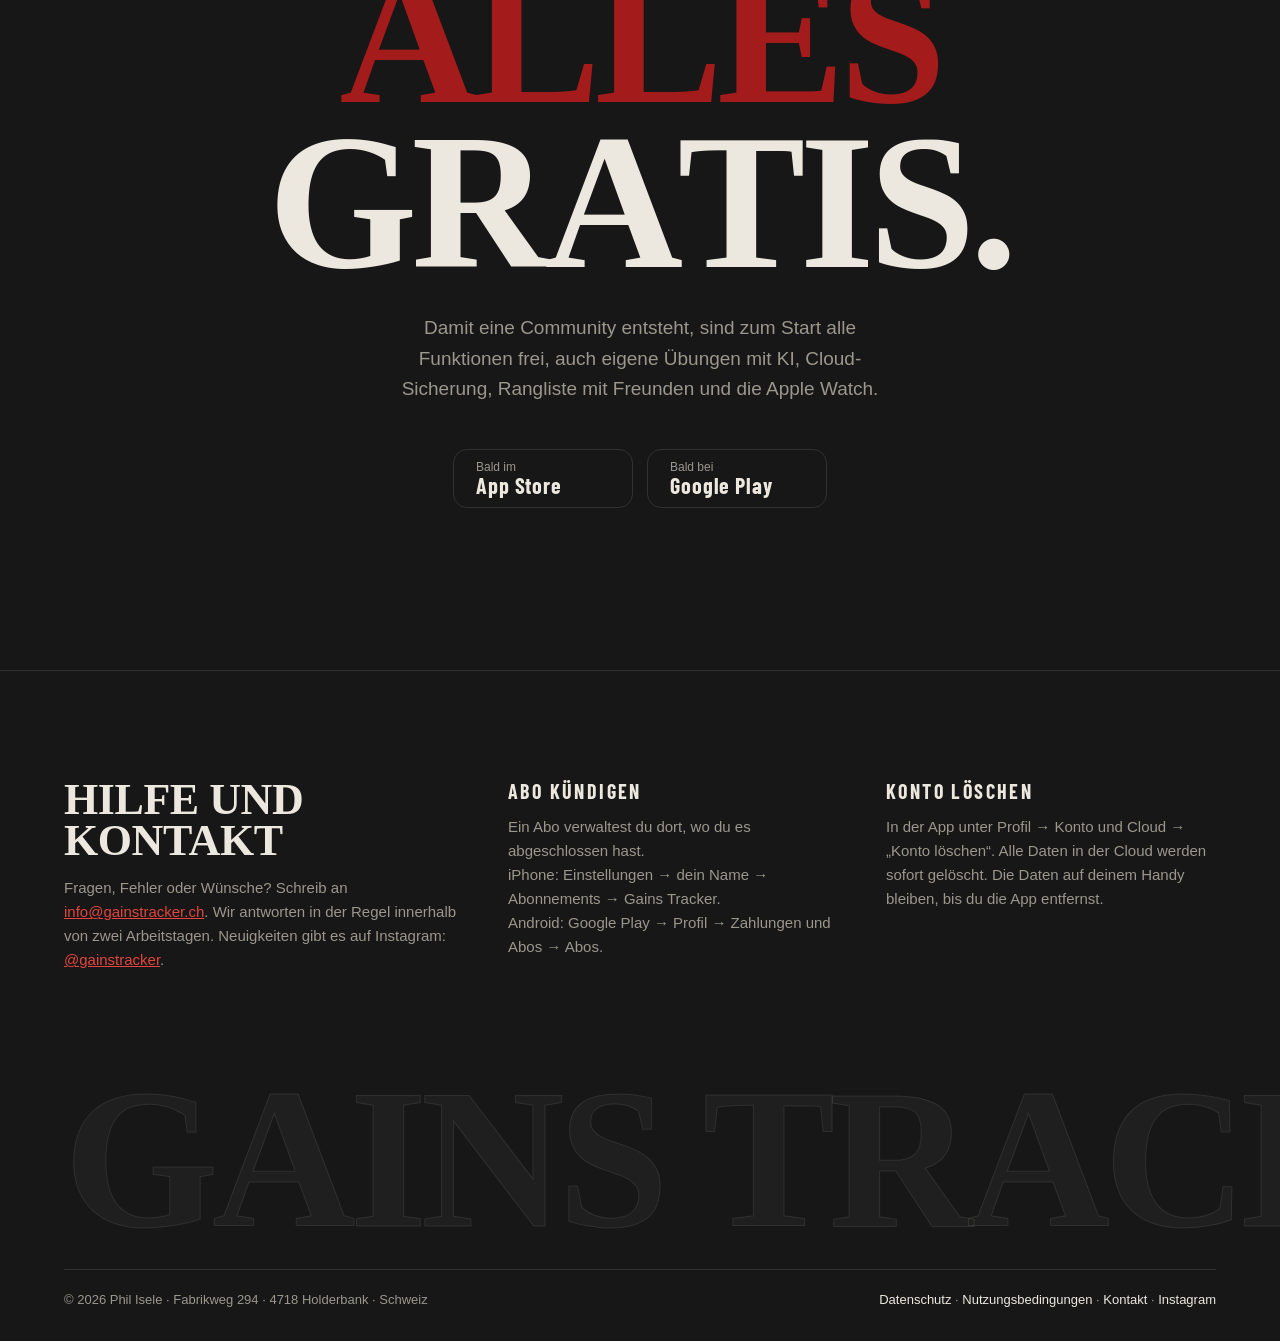
==== commit ef3dc4a4: "Instagram @gainstracker verlinkt (Fusszeile, Menü, Hilfe) Co-Authored-By: Claude Opus 5.5 <noreply@a" ====
--- a/index.html
+++ b/index.html
@@ -13,7 +13,7 @@
 <meta property="og:description" content="Jede Übung als Animation, dein nächstes Gewicht mit Begründung, Wettkampf mit Freunden.">
 <meta property="og:image" content="assets/screens/1-training.jpg">
 <meta property="og:locale" content="de_CH">
-<link rel="stylesheet" href="assets/site.css?v=20261025d">
+<link rel="stylesheet" href="assets/site.css?v=20261025e">
 </head>
 <body>
 
@@ -48,7 +48,7 @@
     <a href="#daten"><small>05</small>Deine Daten</a>
     <a href="#hilfe"><small>06</small>Hilfe</a>
   </nav>
-  <p class="menu-foot">Gains Tracker · Bald im App Store</p>
+  <p class="menu-foot"><a href="https://www.instagram.com/gainstracker/" rel="noopener">Instagram @gainstracker</a> · Bald im App Store</p>
 </div>
 
 <main id="top">
@@ -298,7 +298,7 @@
   <section class="help" id="hilfe">
     <div class="help-col" data-reveal>
       <h2 class="display small">Hilfe und Kontakt</h2>
-      <p>Fragen, Fehler oder Wünsche? Schreib an <a href="mailto:info@gainstracker.ch">info@gainstracker.ch</a>. Wir antworten in der Regel innerhalb von zwei Arbeitstagen.</p>
+      <p>Fragen, Fehler oder Wünsche? Schreib an <a href="mailto:info@gainstracker.ch">info@gainstracker.ch</a>. Wir antworten in der Regel innerhalb von zwei Arbeitstagen. Neuigkeiten gibt es auf Instagram: <a href="https://www.instagram.com/gainstracker/" rel="noopener">@gainstracker</a>.</p>
     </div>
     <div class="help-col" data-reveal>
       <h3>Abo kündigen</h3>
@@ -316,10 +316,10 @@
   <div class="foot-big" aria-hidden="true">Gains Tracker</div>
   <div class="foot-row">
     <span>© 2026 Phil Isele · Fabrikweg 294 · 4718 Holderbank · Schweiz</span>
-    <span><a href="datenschutz/">Datenschutz</a> · <a href="https://www.apple.com/legal/internet-services/itunes/dev/stdeula/" rel="noopener">Nutzungsbedingungen</a> · <a href="mailto:info@gainstracker.ch">Kontakt</a></span>
+    <span><a href="datenschutz/">Datenschutz</a> · <a href="https://www.apple.com/legal/internet-services/itunes/dev/stdeula/" rel="noopener">Nutzungsbedingungen</a> · <a href="mailto:info@gainstracker.ch">Kontakt</a> · <a href="https://www.instagram.com/gainstracker/" rel="noopener">Instagram</a></span>
   </div>
 </footer>
 
-<script src="assets/site.js?v=20261025d"></script>
+<script src="assets/site.js?v=20261025e"></script>
 </body>
 </html>
--- a/assets/site.css
+++ b/assets/site.css
@@ -321,6 +321,7 @@
 .menu-open .menu nav a { opacity: 1; transform: none; }
 .menu-open .menu nav a:nth-child(1) { transition-delay: .15s; } .menu-open .menu nav a:nth-child(2) { transition-delay: .2s; } .menu-open .menu nav a:nth-child(3) { transition-delay: .25s; }
 .menu-open .menu nav a:nth-child(4) { transition-delay: .3s; } .menu-open .menu nav a:nth-child(5) { transition-delay: .35s; } .menu-open .menu nav a:nth-child(6) { transition-delay: .4s; }
+.menu-foot a { color: var(--cream); text-decoration: none; }
 .menu-foot { margin-top: auto; color: var(--mute); font: 600 13px var(--cond); letter-spacing: .2em; text-transform: uppercase; }
 body.menu-open { overflow: hidden; }
 @media (max-width: 760px) {
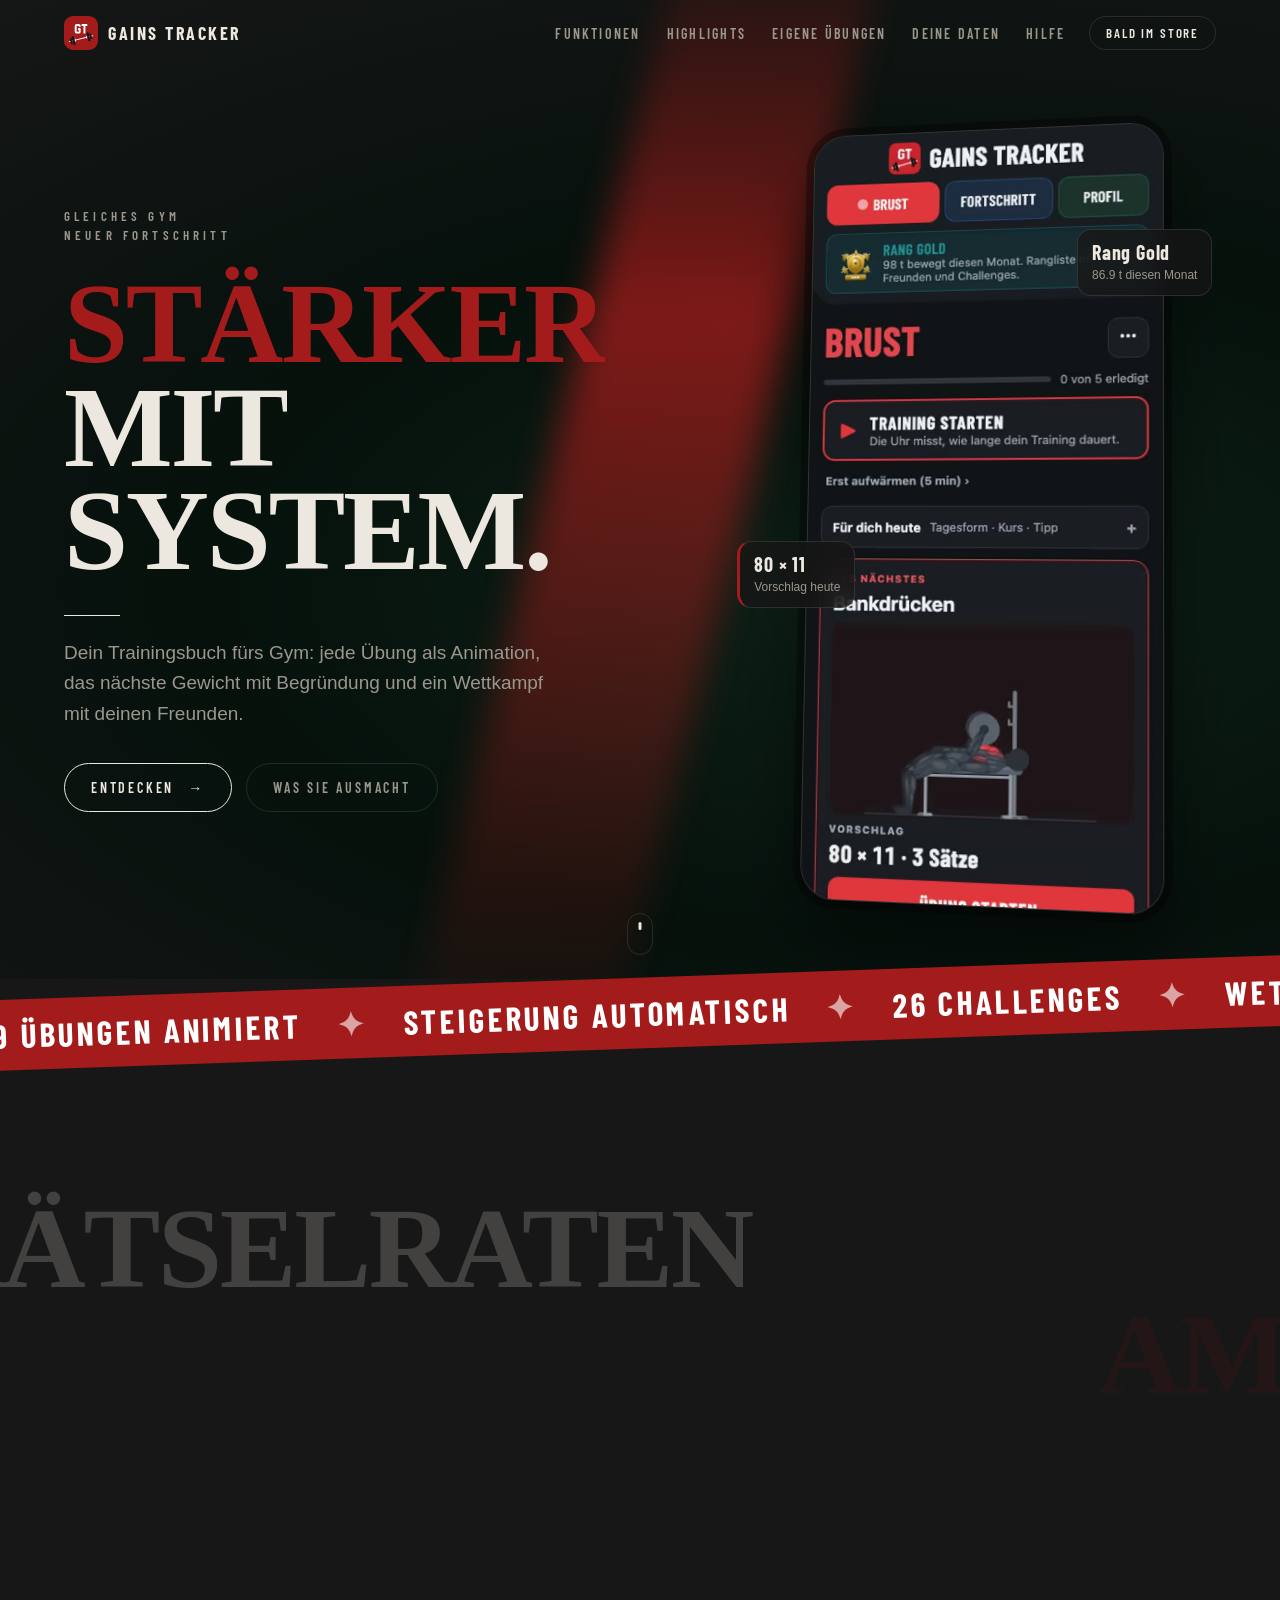
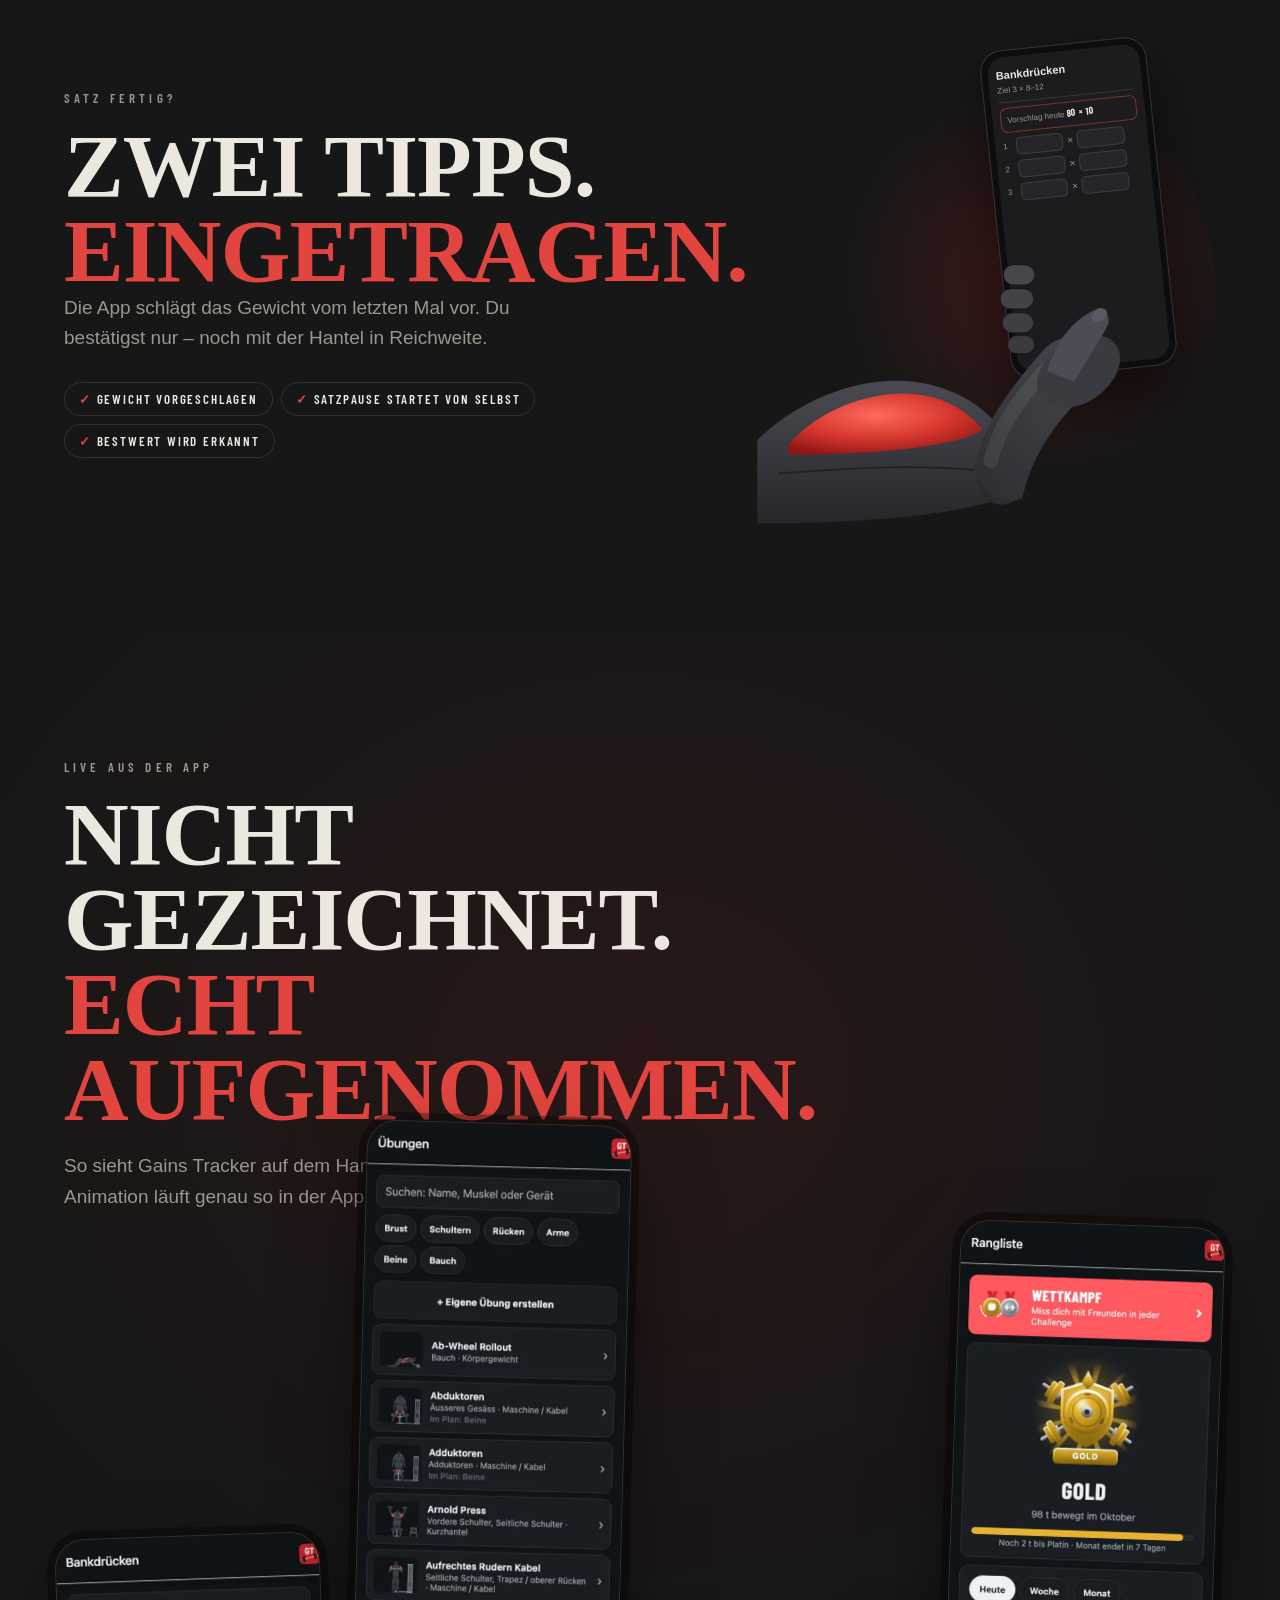
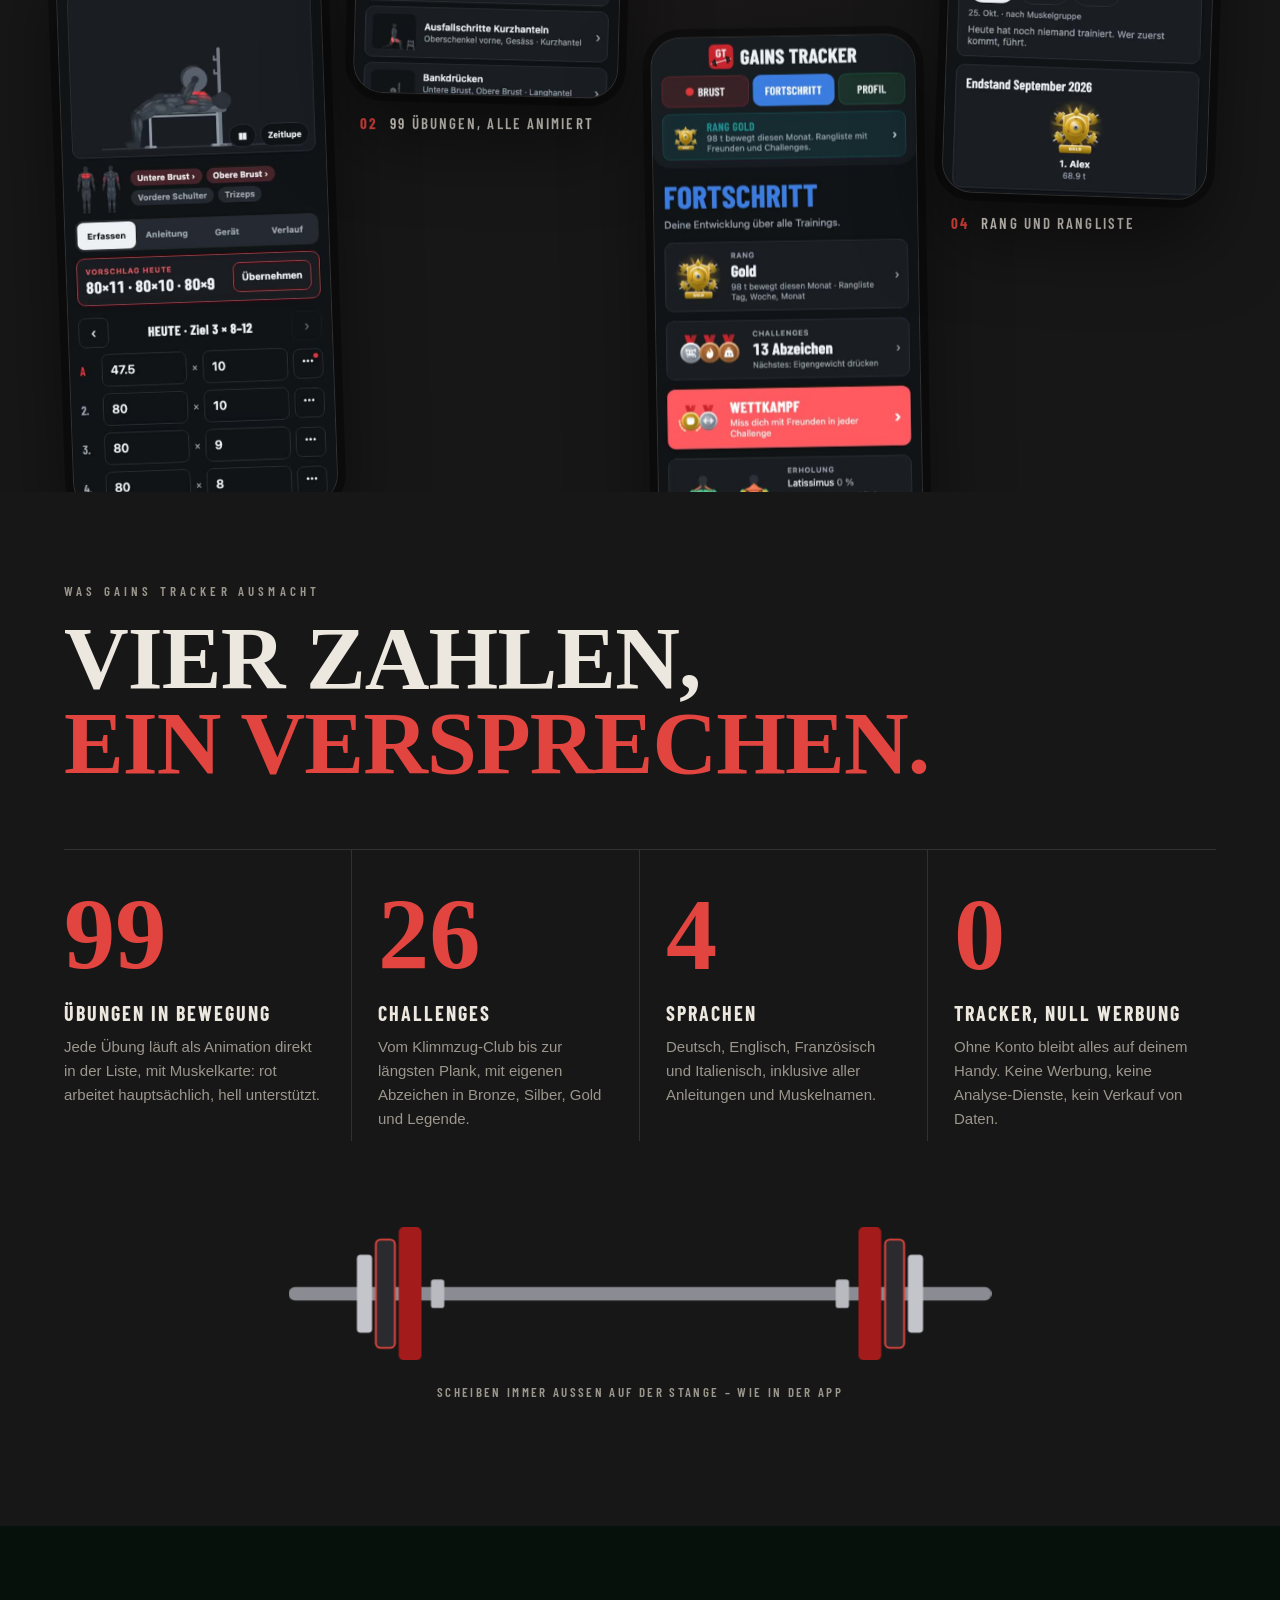
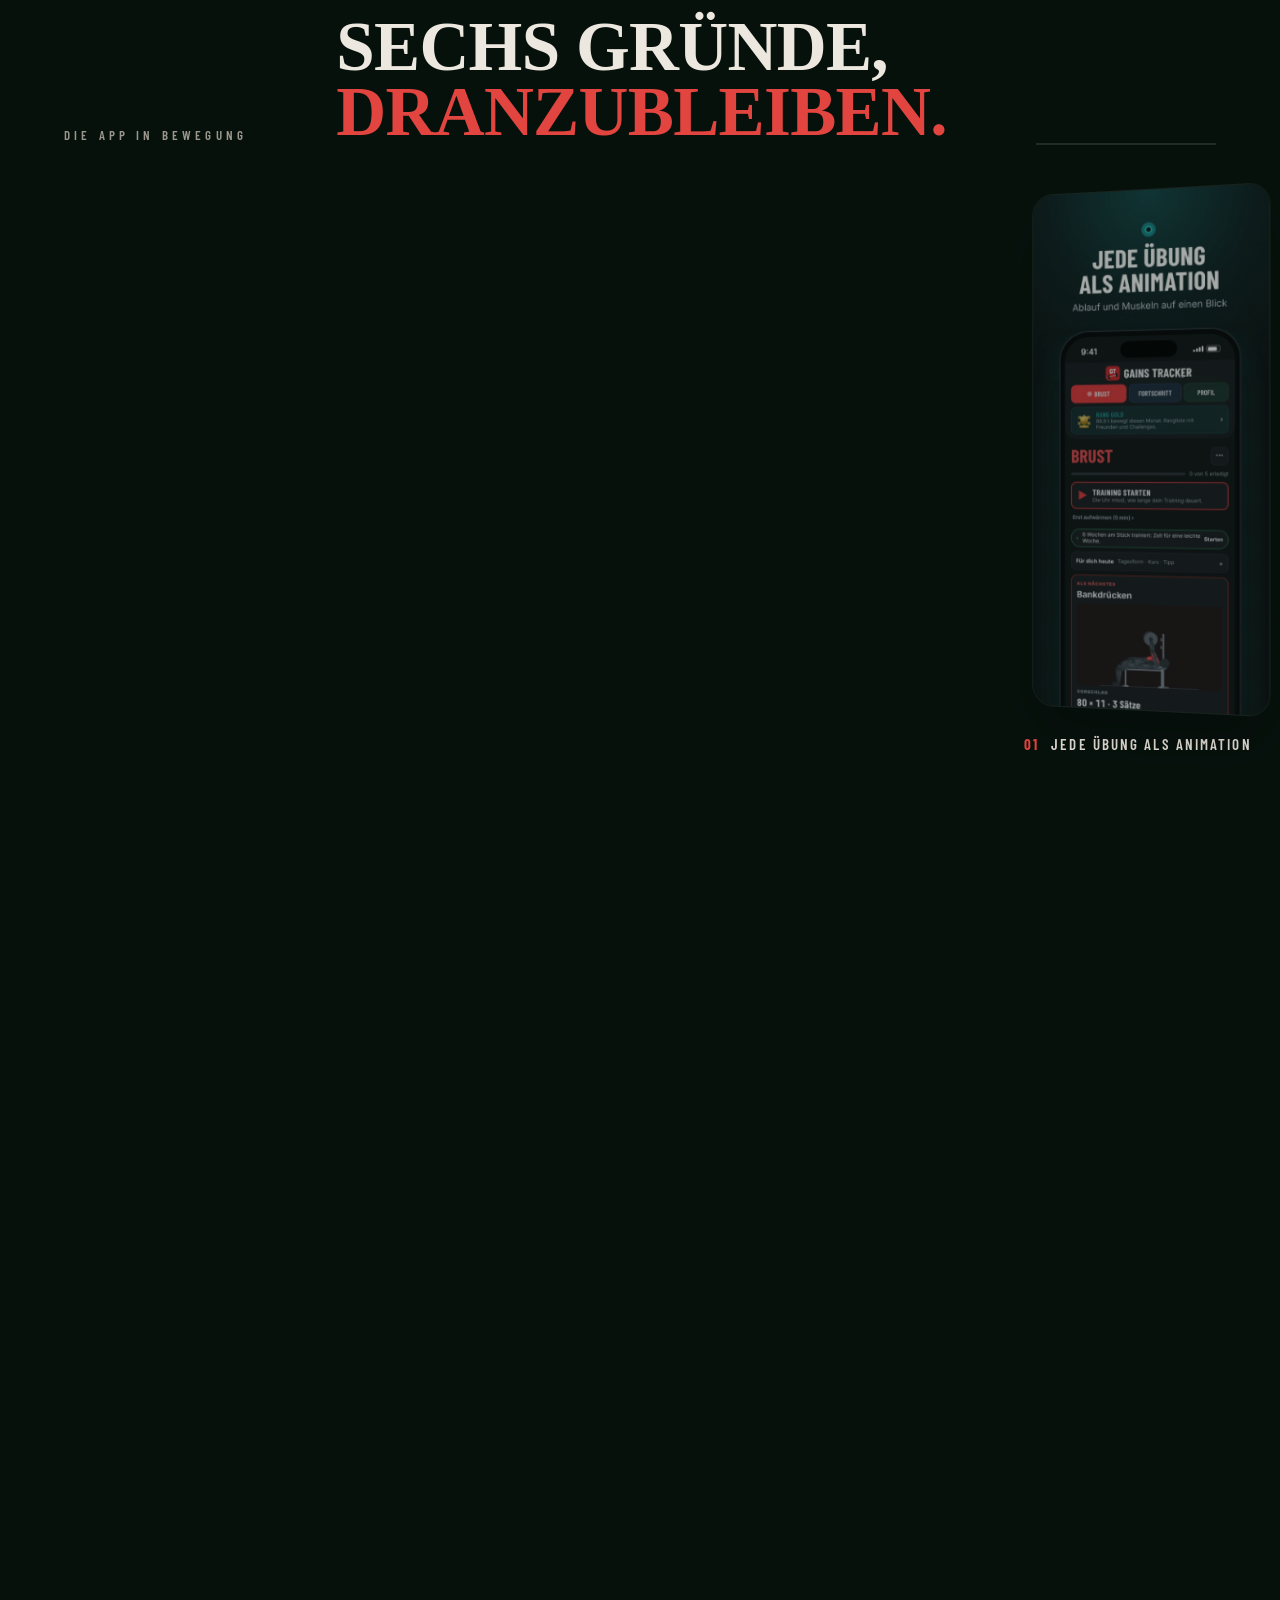
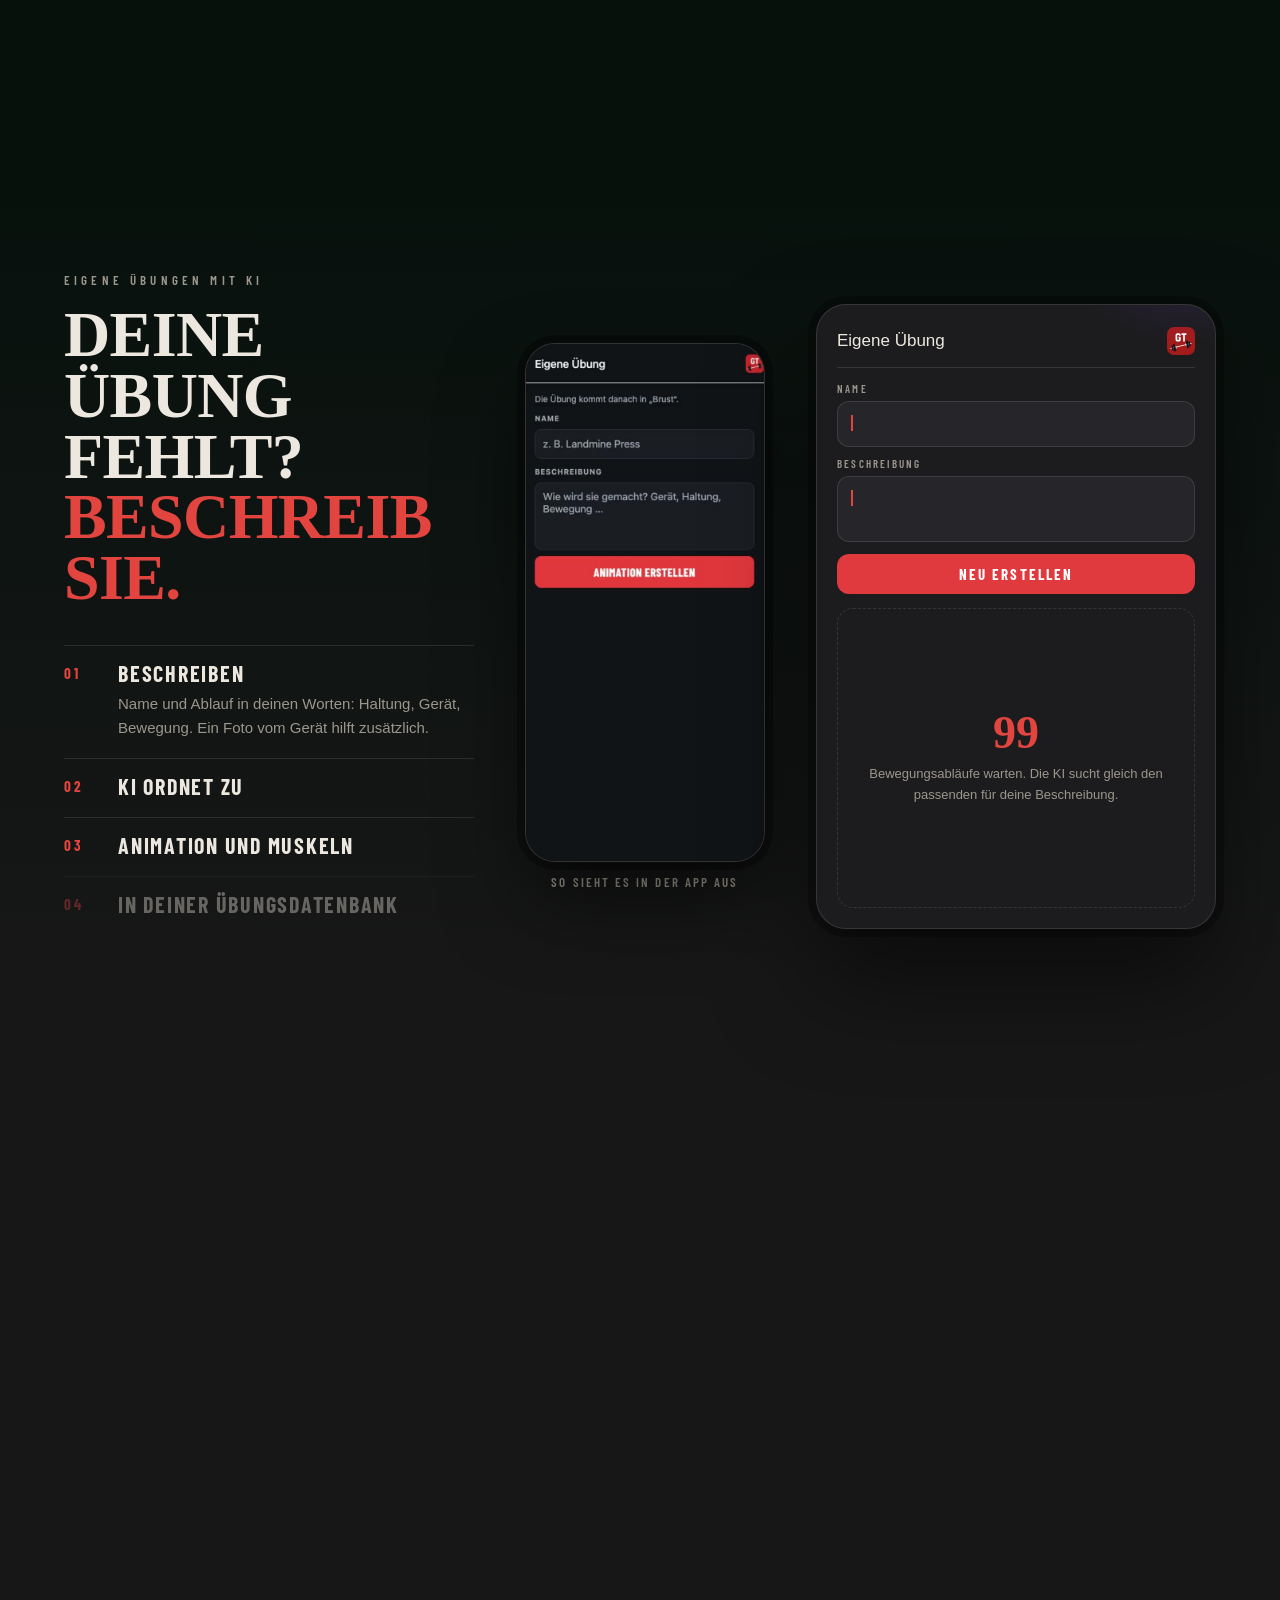
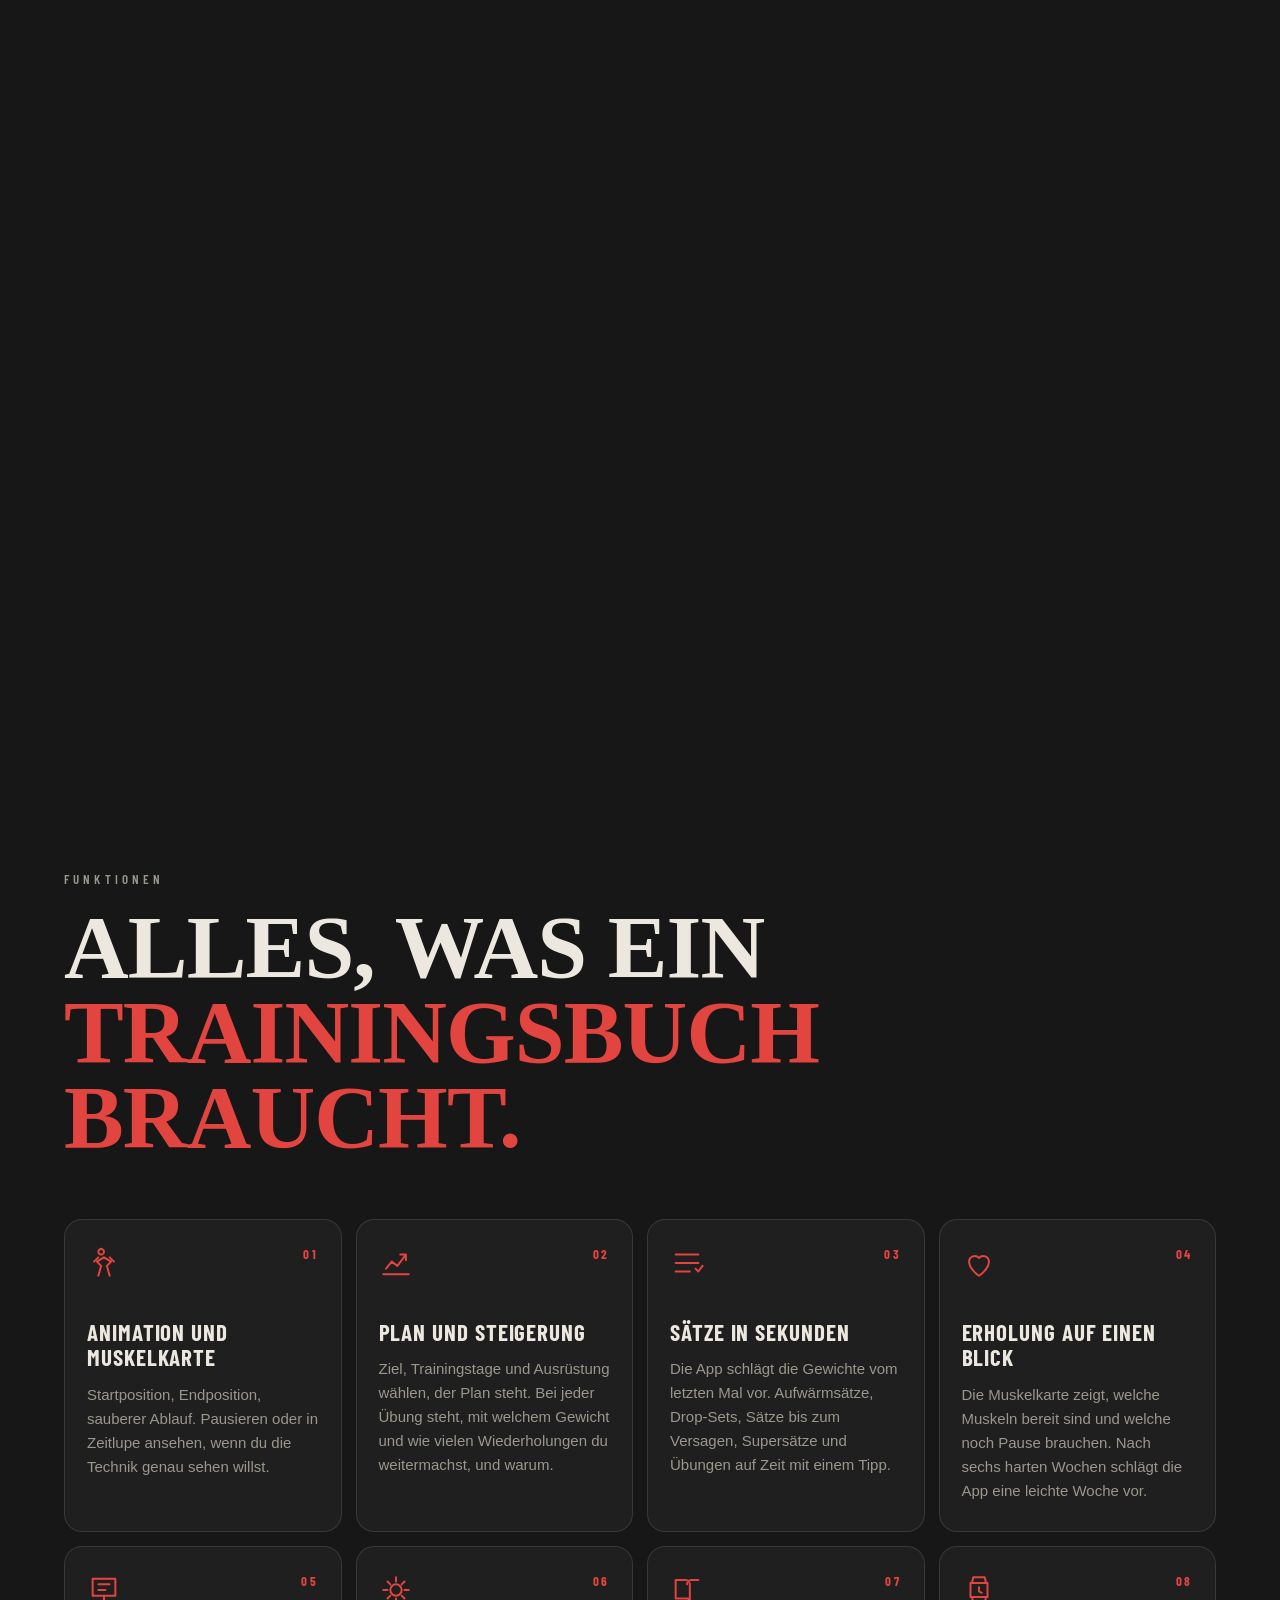
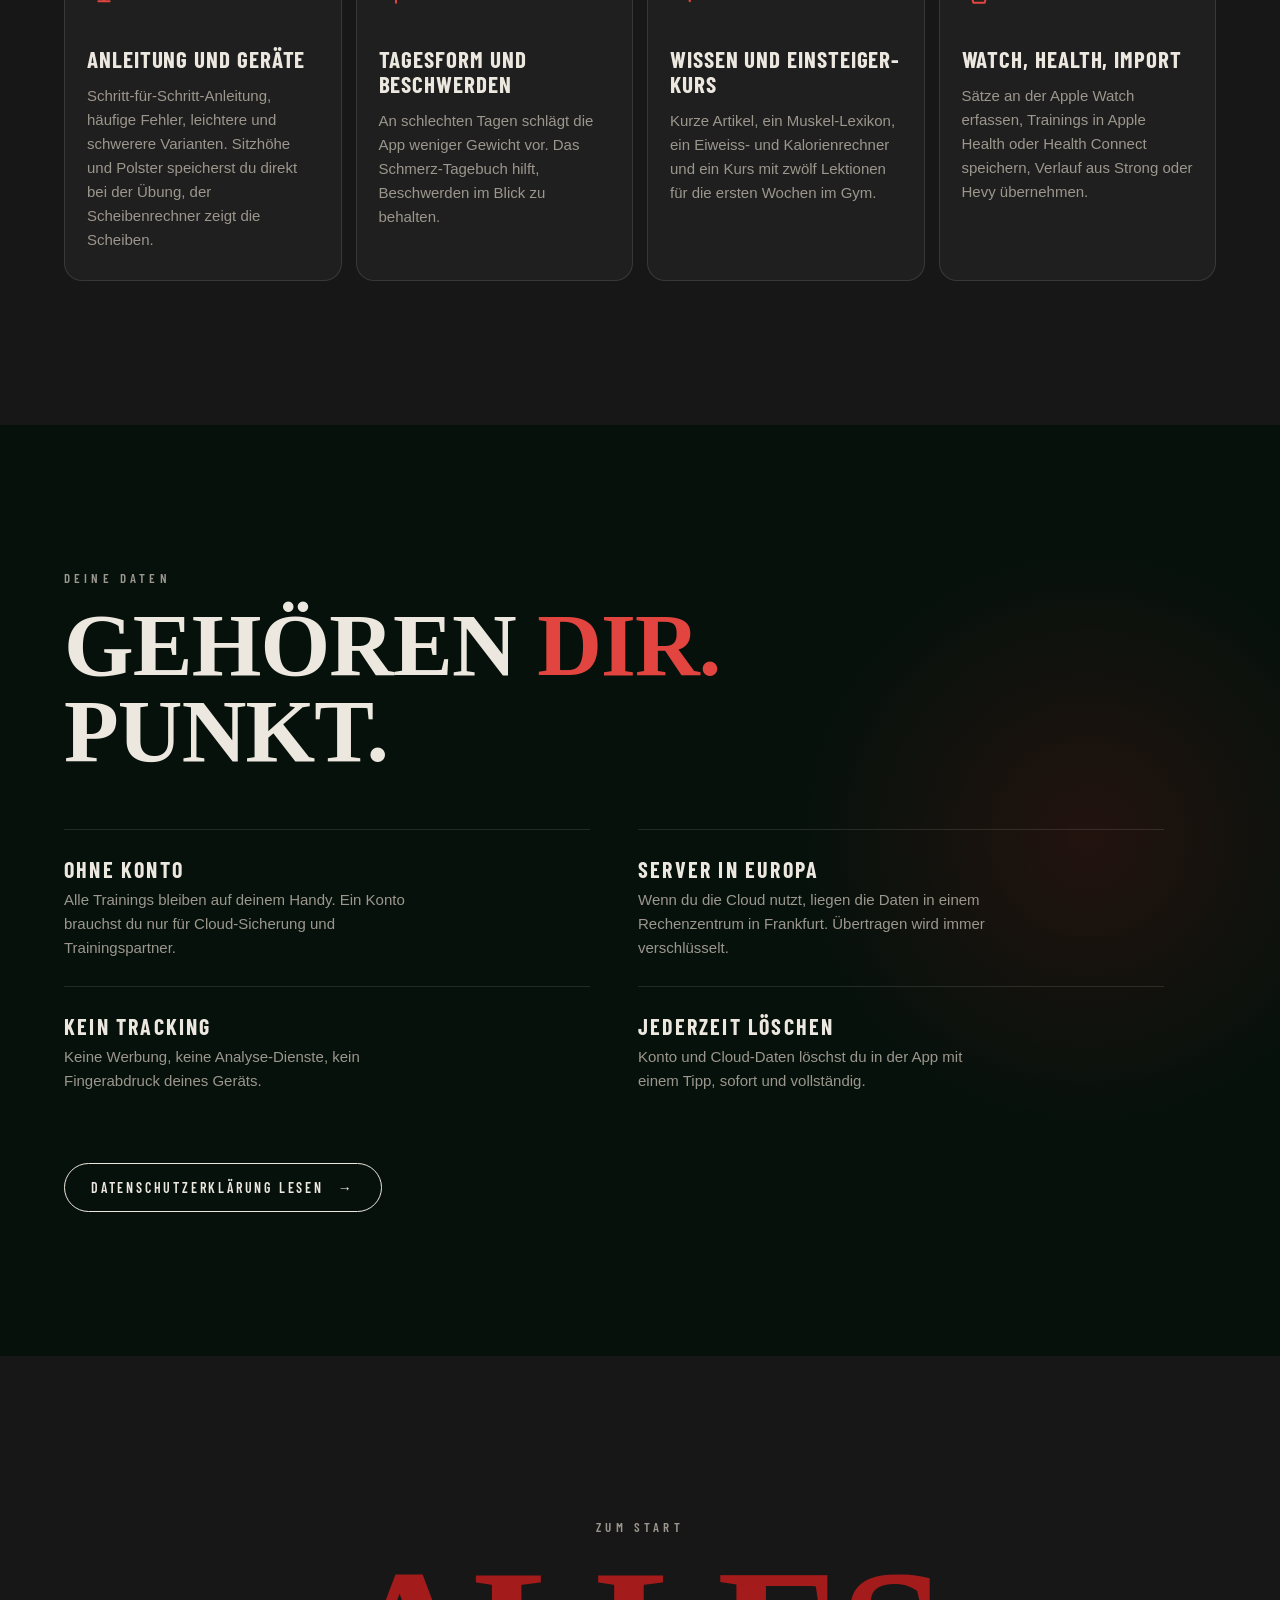
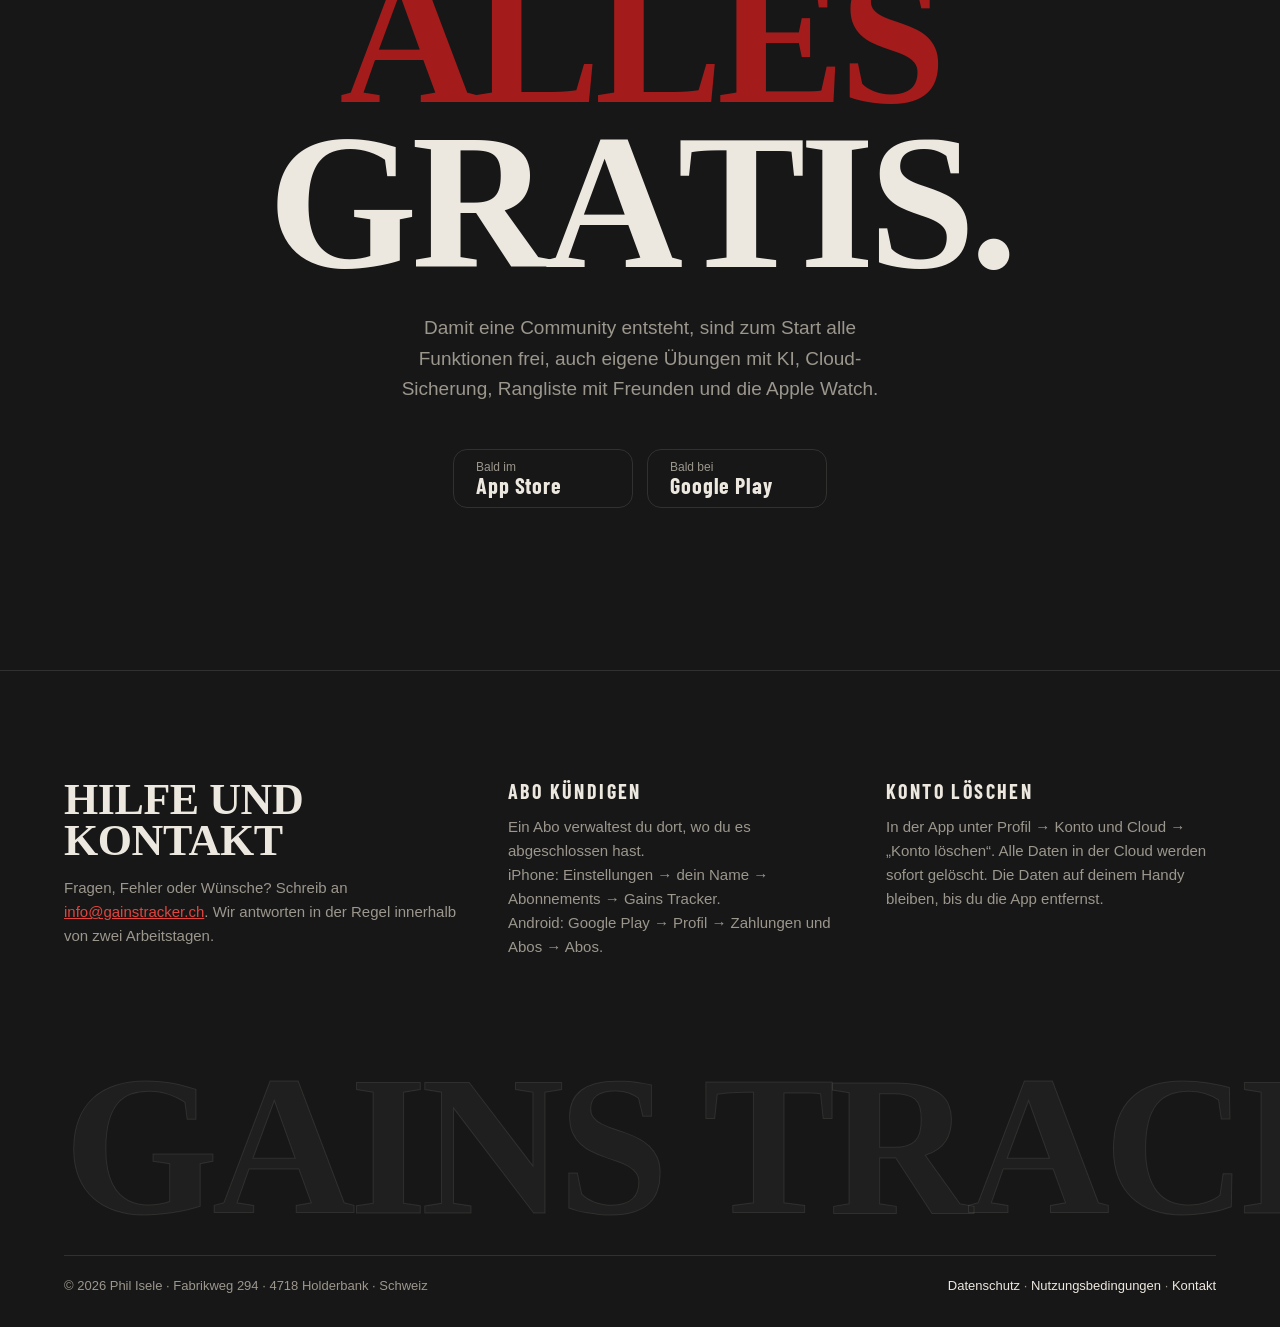
==== commit 37aa1f75: "Instagram-Links entfernt: @gainstracker gehört einer anderen Person Co-Authored-By: Claude Opus 5.5 " ====
--- a/index.html
+++ b/index.html
@@ -13,7 +13,7 @@
 <meta property="og:description" content="Jede Übung als Animation, dein nächstes Gewicht mit Begründung, Wettkampf mit Freunden.">
 <meta property="og:image" content="assets/screens/1-training.jpg">
 <meta property="og:locale" content="de_CH">
-<link rel="stylesheet" href="assets/site.css?v=20261025e">
+<link rel="stylesheet" href="assets/site.css?v=20261025f">
 </head>
 <body>
 
@@ -48,7 +48,7 @@
     <a href="#daten"><small>05</small>Deine Daten</a>
     <a href="#hilfe"><small>06</small>Hilfe</a>
   </nav>
-  <p class="menu-foot"><a href="https://www.instagram.com/gainstracker/" rel="noopener">Instagram @gainstracker</a> · Bald im App Store</p>
+  <p class="menu-foot">Gains Tracker · Bald im App Store</p>
 </div>
 
 <main id="top">
@@ -298,7 +298,7 @@
   <section class="help" id="hilfe">
     <div class="help-col" data-reveal>
       <h2 class="display small">Hilfe und Kontakt</h2>
-      <p>Fragen, Fehler oder Wünsche? Schreib an <a href="mailto:info@gainstracker.ch">info@gainstracker.ch</a>. Wir antworten in der Regel innerhalb von zwei Arbeitstagen. Neuigkeiten gibt es auf Instagram: <a href="https://www.instagram.com/gainstracker/" rel="noopener">@gainstracker</a>.</p>
+      <p>Fragen, Fehler oder Wünsche? Schreib an <a href="mailto:info@gainstracker.ch">info@gainstracker.ch</a>. Wir antworten in der Regel innerhalb von zwei Arbeitstagen.</p>
     </div>
     <div class="help-col" data-reveal>
       <h3>Abo kündigen</h3>
@@ -316,10 +316,10 @@
   <div class="foot-big" aria-hidden="true">Gains Tracker</div>
   <div class="foot-row">
     <span>© 2026 Phil Isele · Fabrikweg 294 · 4718 Holderbank · Schweiz</span>
-    <span><a href="datenschutz/">Datenschutz</a> · <a href="https://www.apple.com/legal/internet-services/itunes/dev/stdeula/" rel="noopener">Nutzungsbedingungen</a> · <a href="mailto:info@gainstracker.ch">Kontakt</a> · <a href="https://www.instagram.com/gainstracker/" rel="noopener">Instagram</a></span>
+    <span><a href="datenschutz/">Datenschutz</a> · <a href="https://www.apple.com/legal/internet-services/itunes/dev/stdeula/" rel="noopener">Nutzungsbedingungen</a> · <a href="mailto:info@gainstracker.ch">Kontakt</a></span>
   </div>
 </footer>
 
-<script src="assets/site.js?v=20261025e"></script>
+<script src="assets/site.js?v=20261025f"></script>
 </body>
 </html>
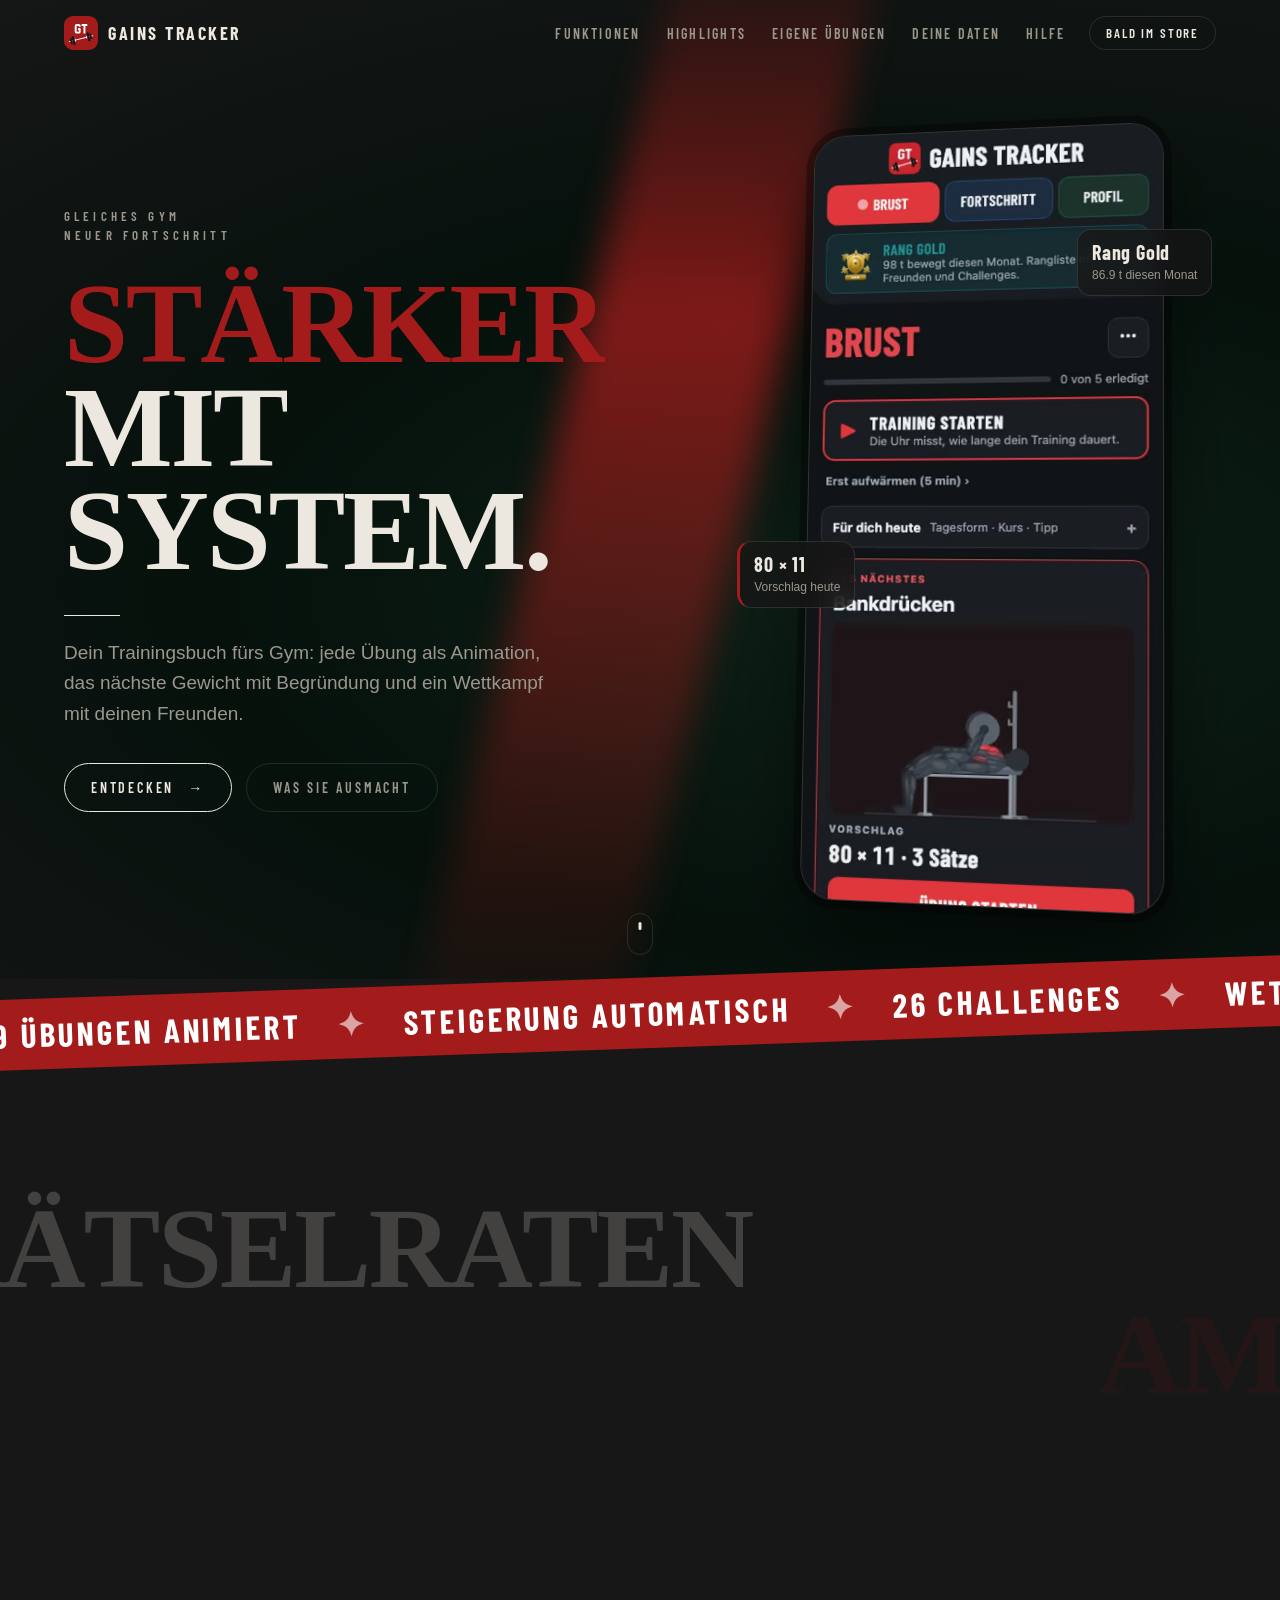
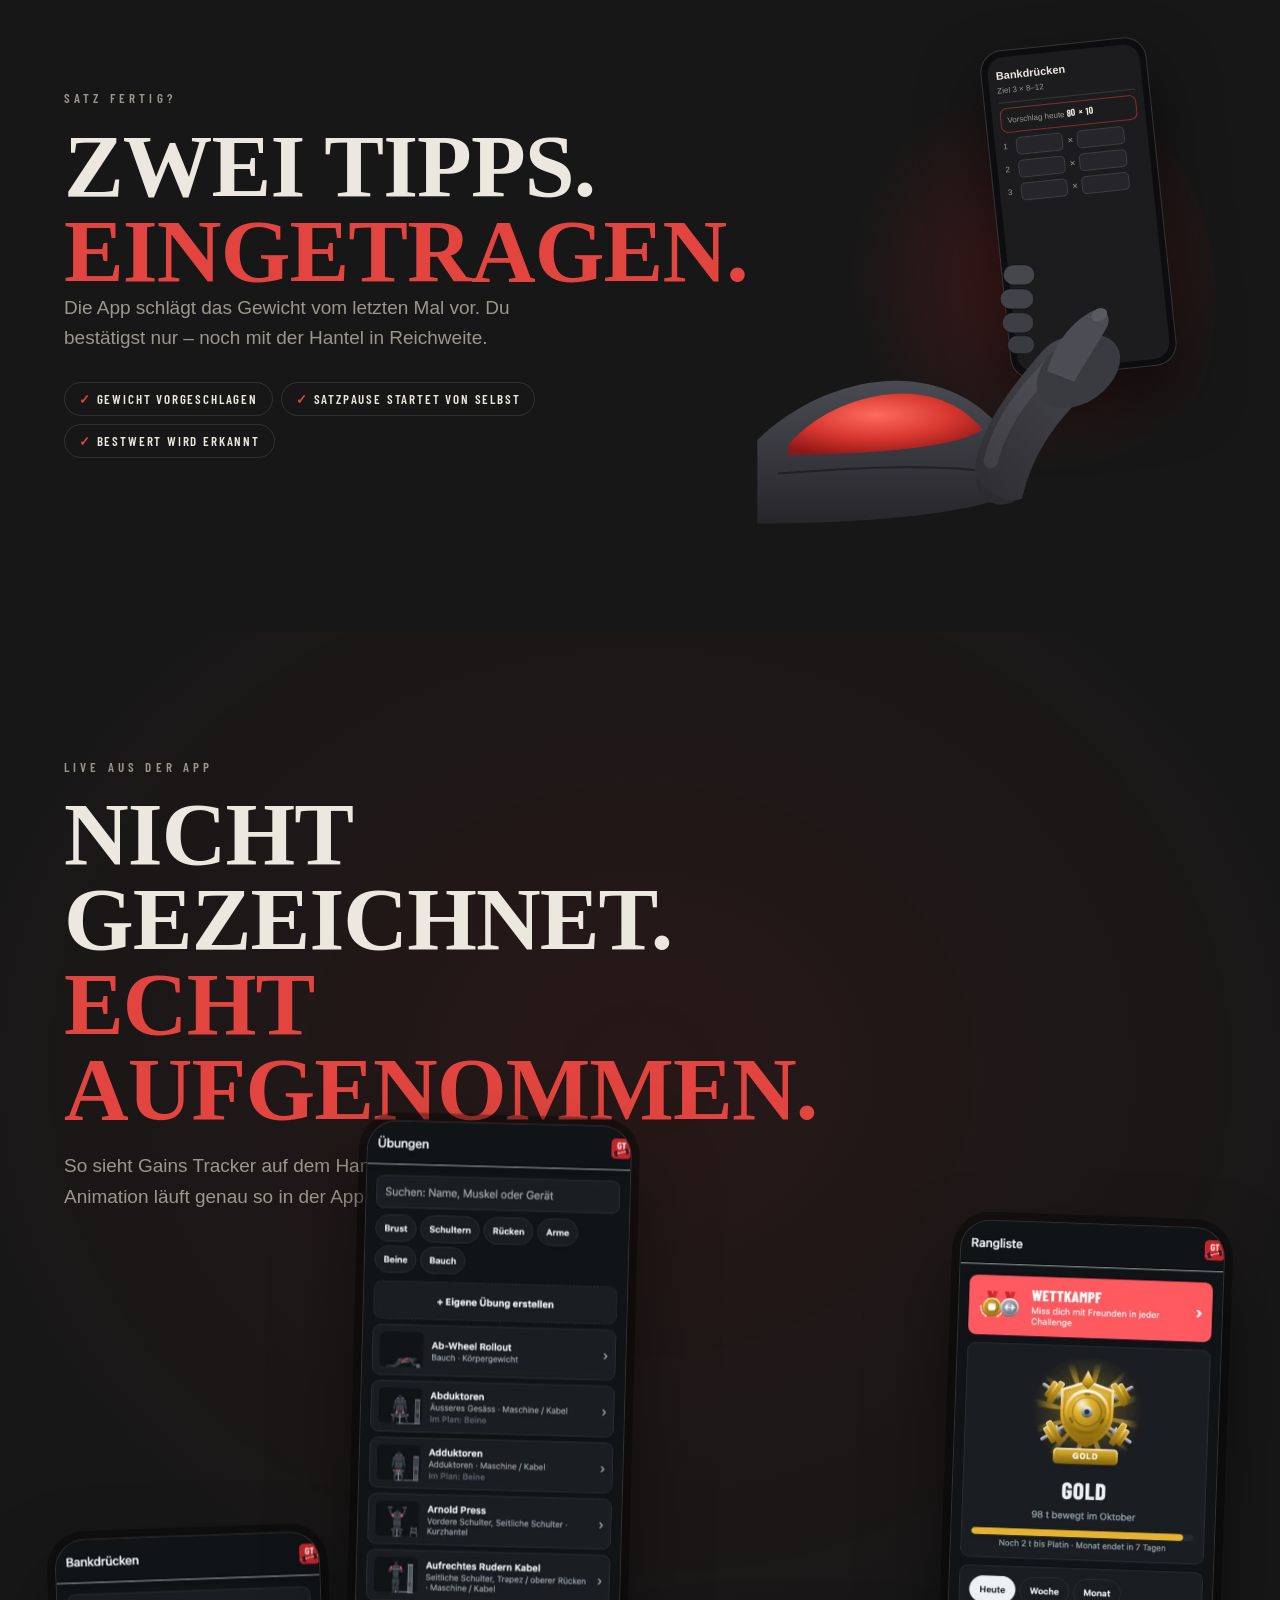
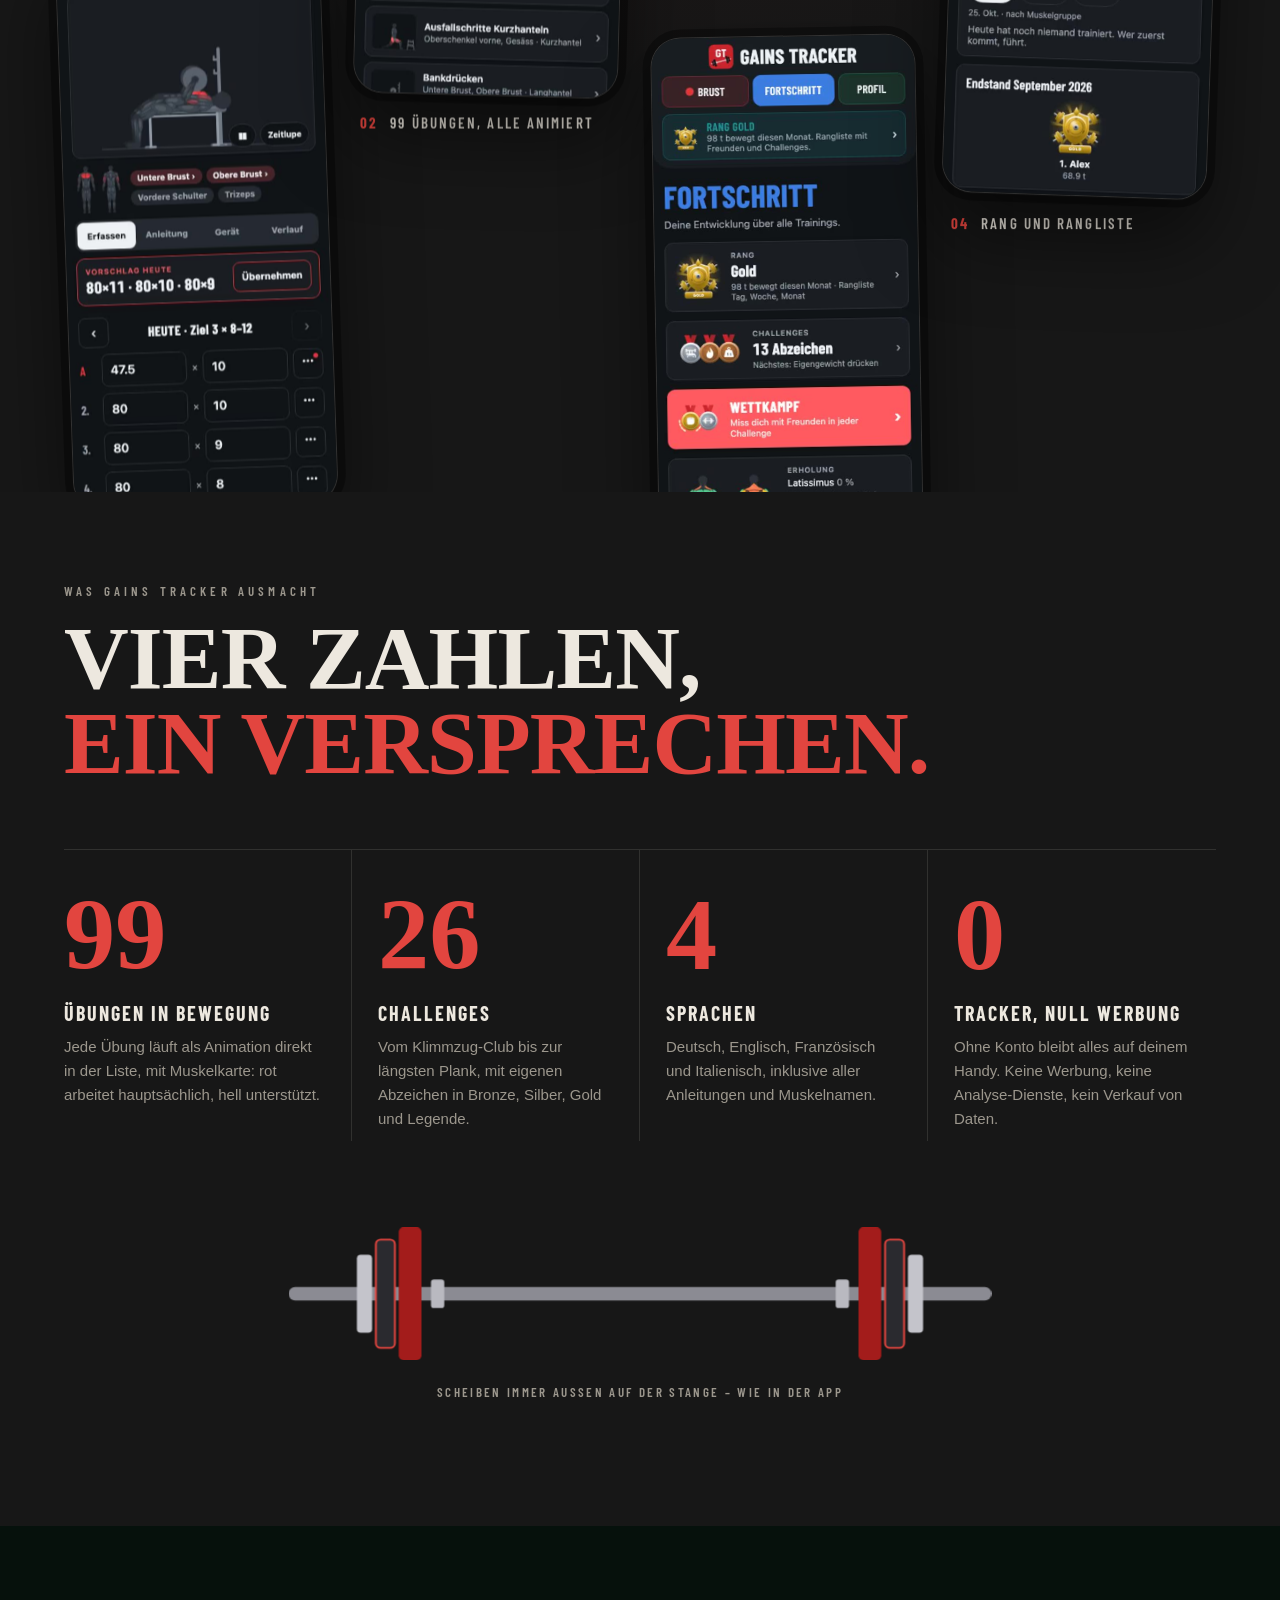
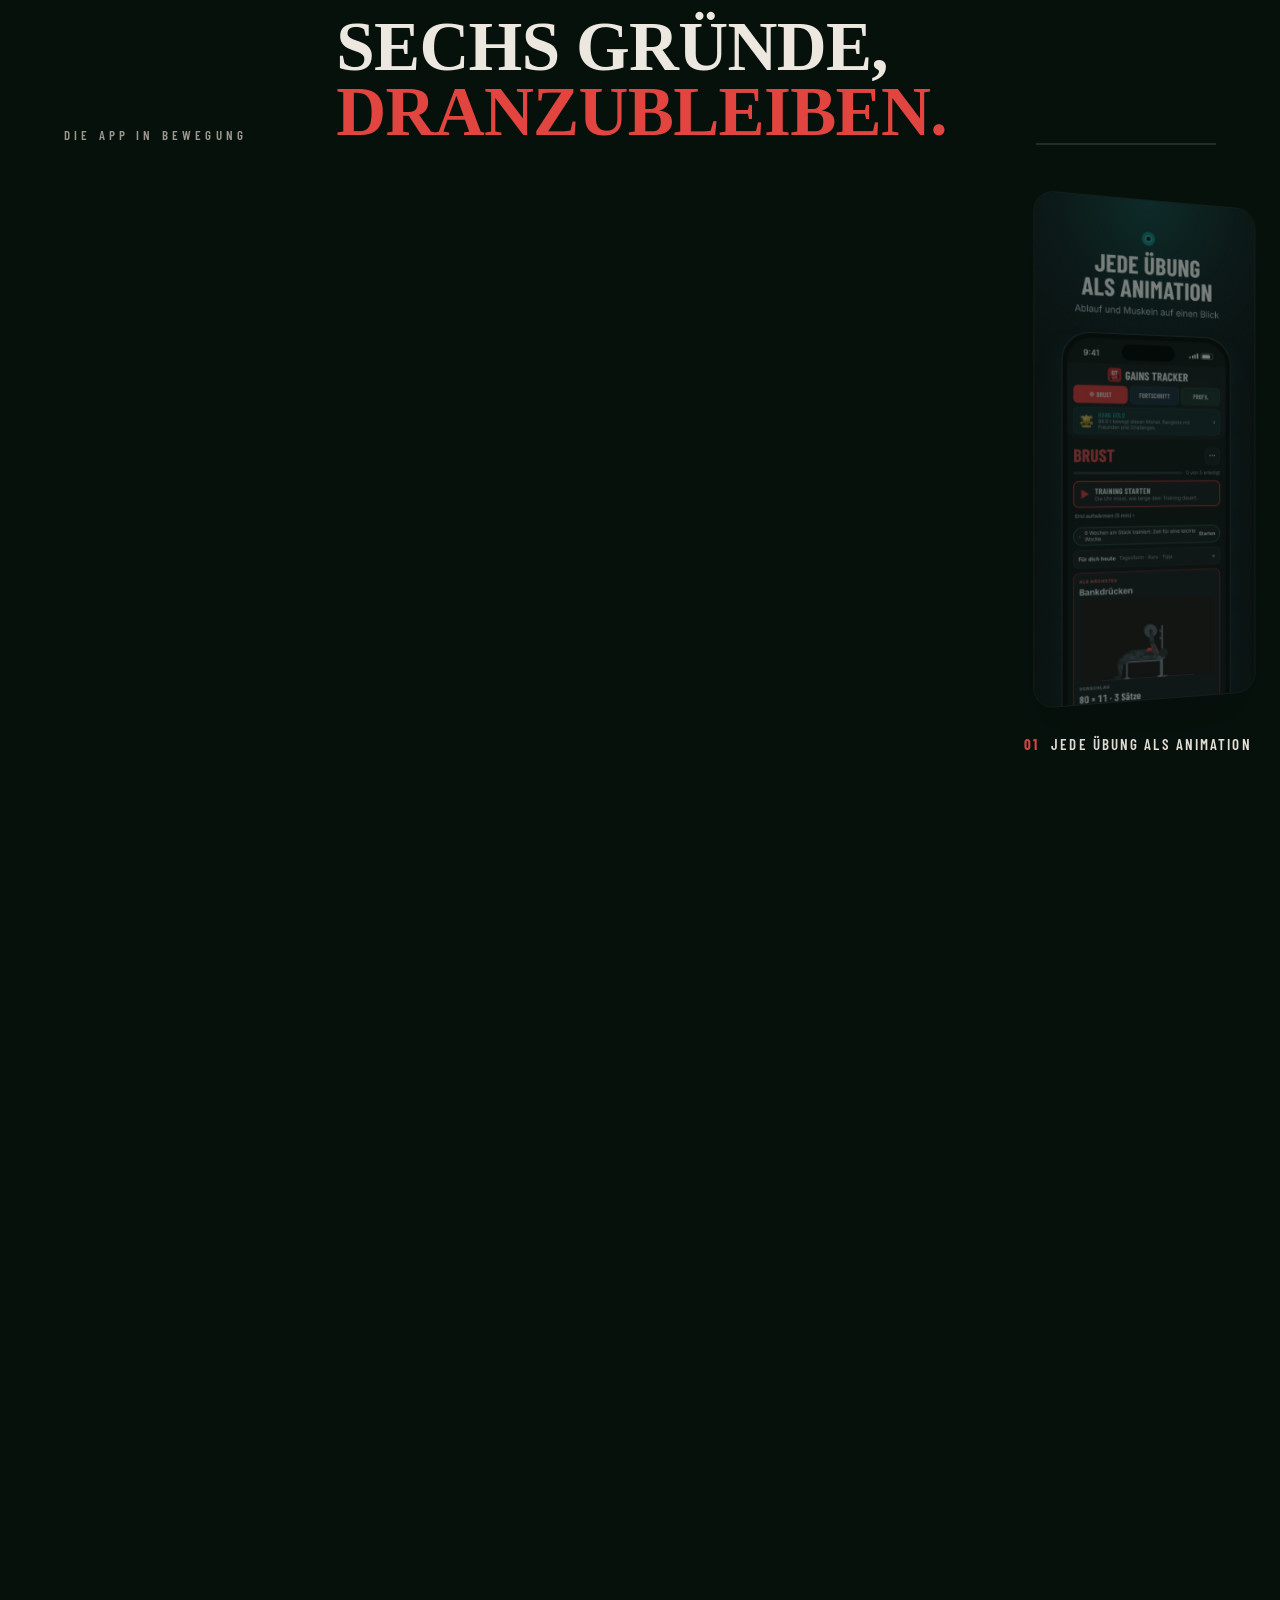
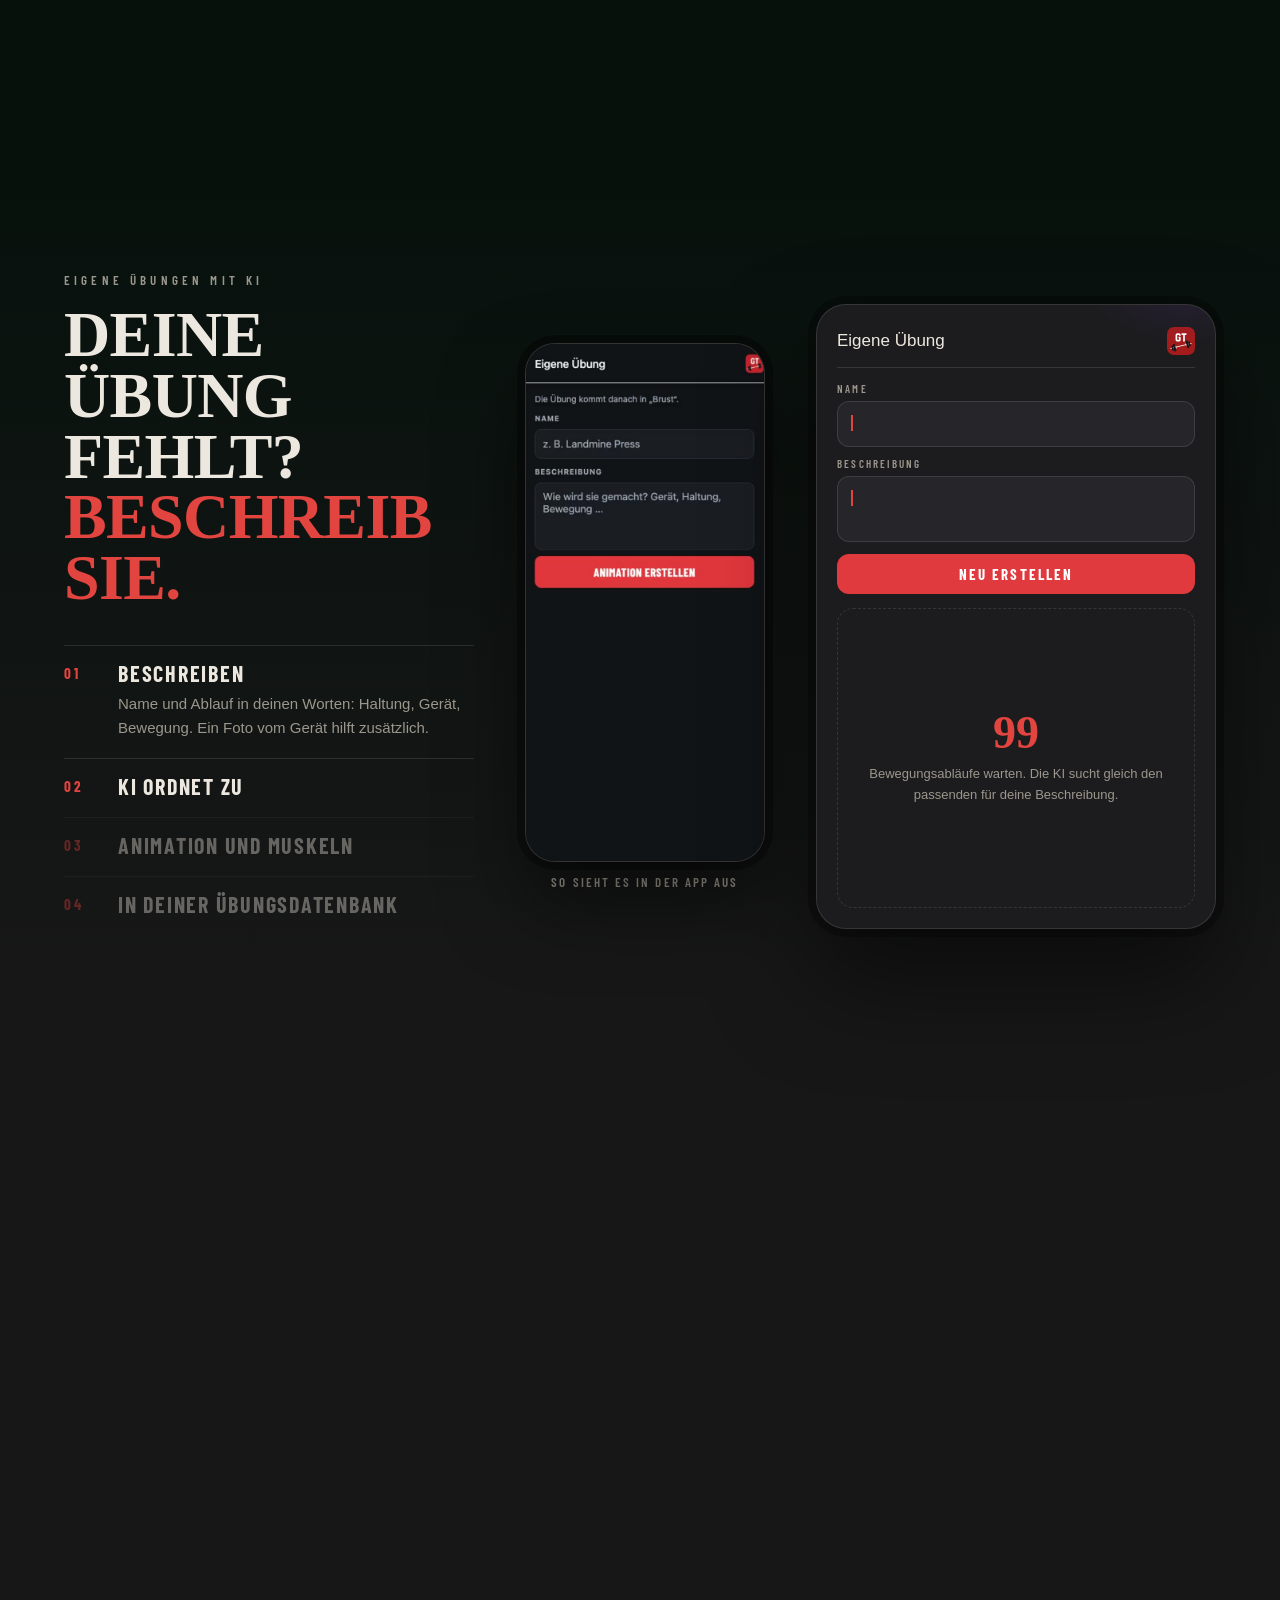
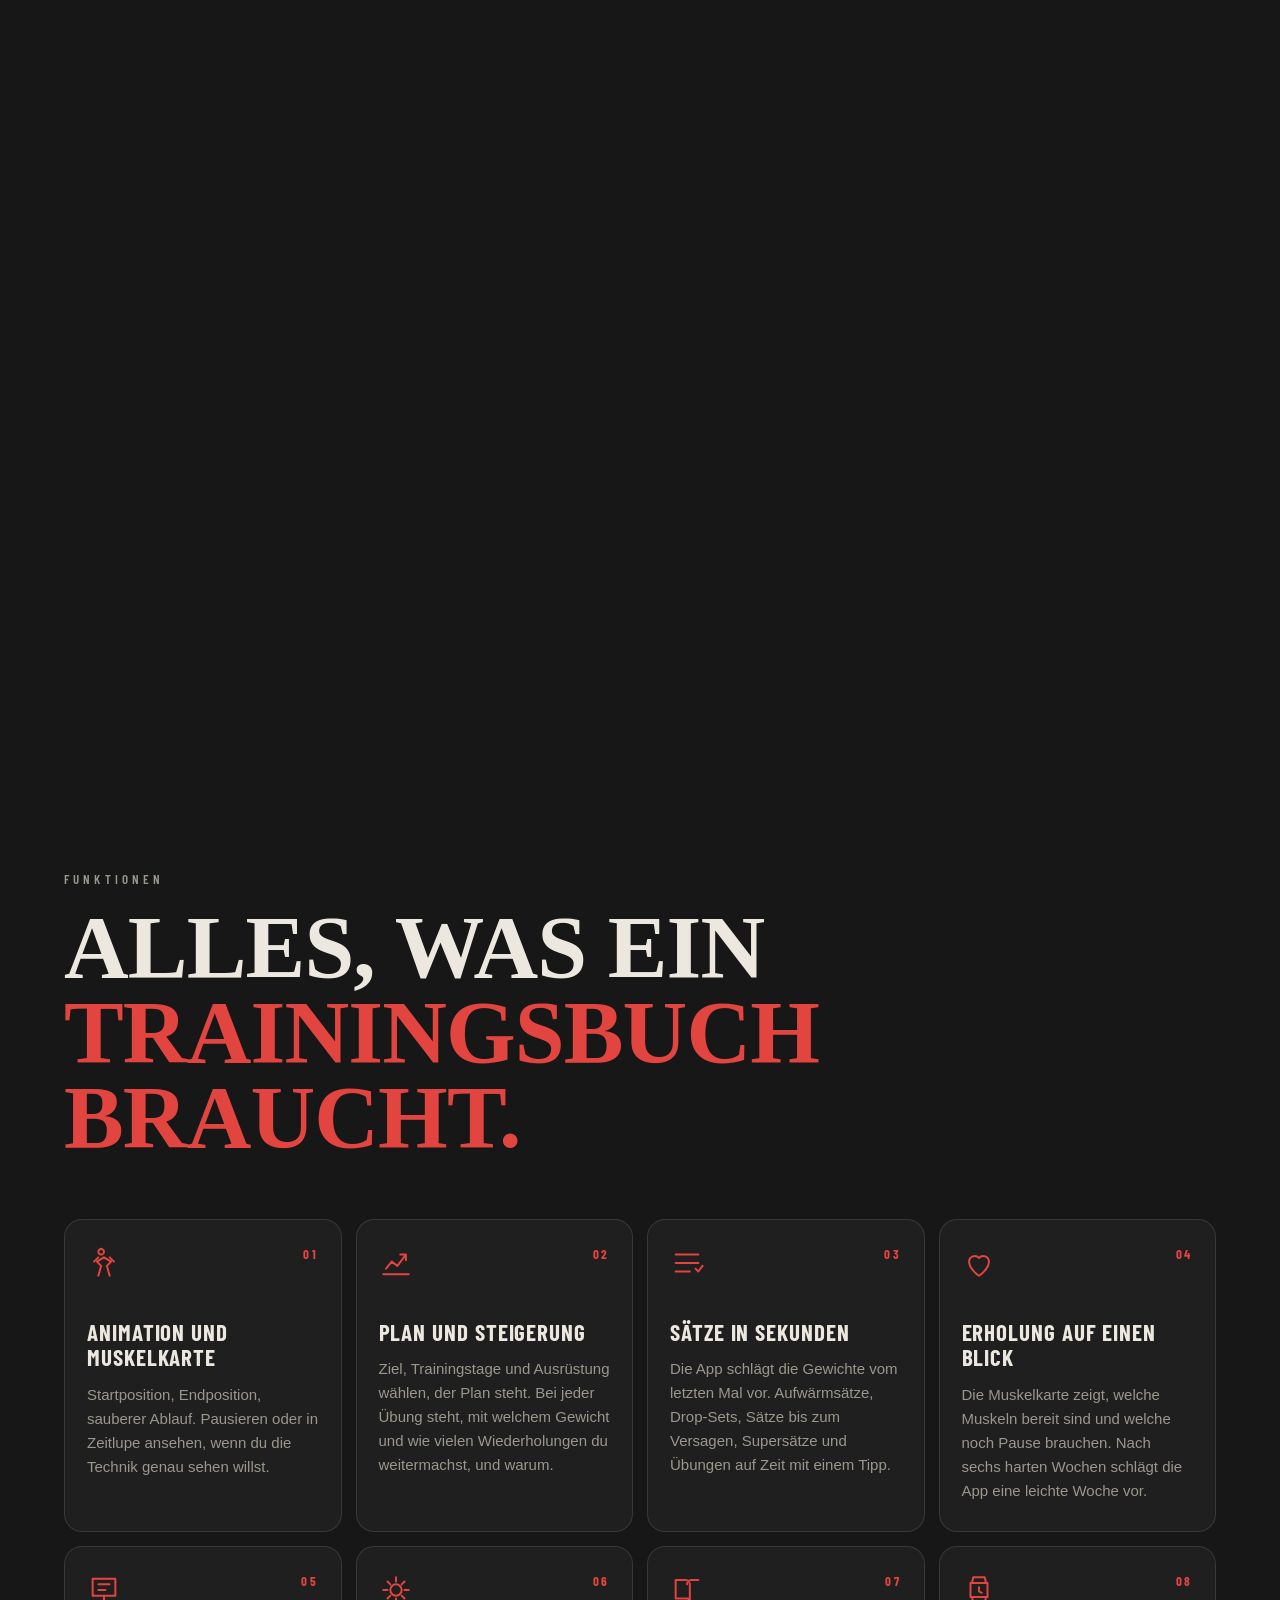
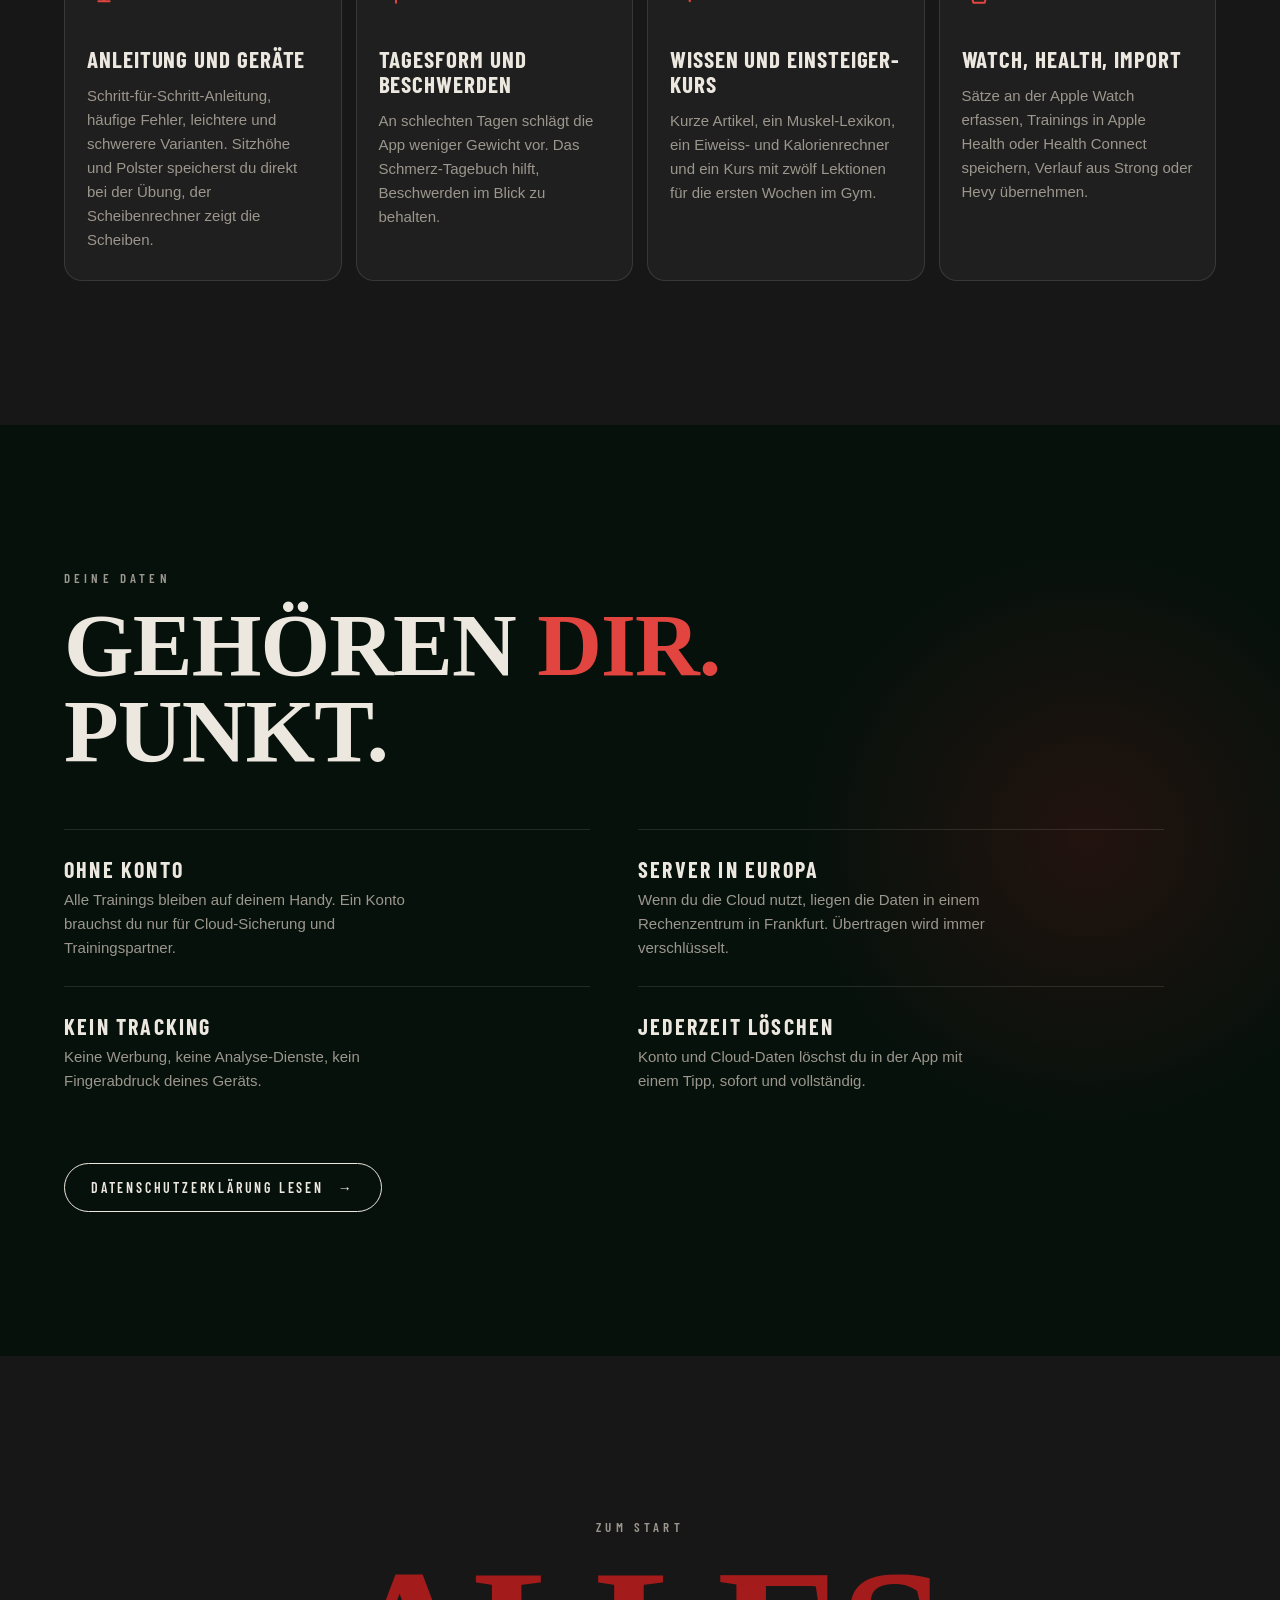
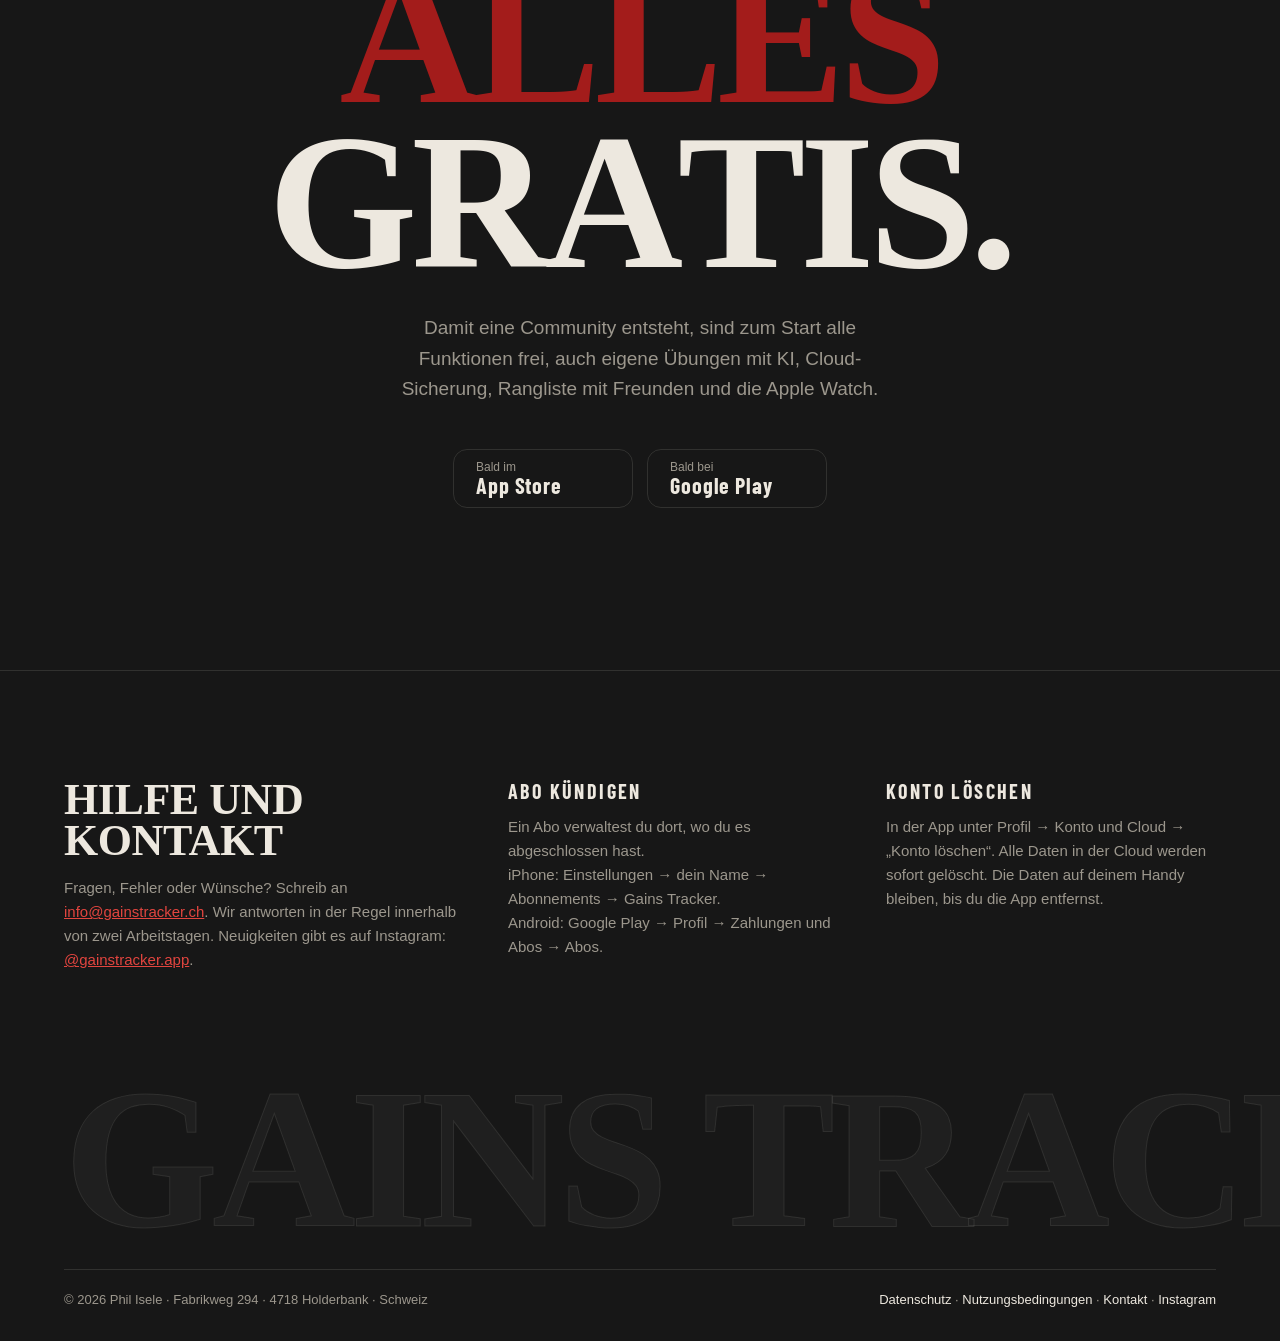
==== commit 39a194cd: "Instagram @gainstracker.app verlinkt Co-Authored-By: Claude Opus 5.5 <noreply@anthropic.com>" ====
--- a/index.html
+++ b/index.html
@@ -13,7 +13,7 @@
 <meta property="og:description" content="Jede Übung als Animation, dein nächstes Gewicht mit Begründung, Wettkampf mit Freunden.">
 <meta property="og:image" content="assets/screens/1-training.jpg">
 <meta property="og:locale" content="de_CH">
-<link rel="stylesheet" href="assets/site.css?v=20261025f">
+<link rel="stylesheet" href="assets/site.css?v=20261025g">
 </head>
 <body>
 
@@ -48,7 +48,7 @@
     <a href="#daten"><small>05</small>Deine Daten</a>
     <a href="#hilfe"><small>06</small>Hilfe</a>
   </nav>
-  <p class="menu-foot">Gains Tracker · Bald im App Store</p>
+  <p class="menu-foot"><a href="https://www.instagram.com/gainstracker.app/" rel="noopener">Instagram @gainstracker.app</a> · Bald im App Store</p>
 </div>
 
 <main id="top">
@@ -298,7 +298,7 @@
   <section class="help" id="hilfe">
     <div class="help-col" data-reveal>
       <h2 class="display small">Hilfe und Kontakt</h2>
-      <p>Fragen, Fehler oder Wünsche? Schreib an <a href="mailto:info@gainstracker.ch">info@gainstracker.ch</a>. Wir antworten in der Regel innerhalb von zwei Arbeitstagen.</p>
+      <p>Fragen, Fehler oder Wünsche? Schreib an <a href="mailto:info@gainstracker.ch">info@gainstracker.ch</a>. Wir antworten in der Regel innerhalb von zwei Arbeitstagen. Neuigkeiten gibt es auf Instagram: <a href="https://www.instagram.com/gainstracker.app/" rel="noopener">@gainstracker.app</a>.</p>
     </div>
     <div class="help-col" data-reveal>
       <h3>Abo kündigen</h3>
@@ -316,10 +316,10 @@
   <div class="foot-big" aria-hidden="true">Gains Tracker</div>
   <div class="foot-row">
     <span>© 2026 Phil Isele · Fabrikweg 294 · 4718 Holderbank · Schweiz</span>
-    <span><a href="datenschutz/">Datenschutz</a> · <a href="https://www.apple.com/legal/internet-services/itunes/dev/stdeula/" rel="noopener">Nutzungsbedingungen</a> · <a href="mailto:info@gainstracker.ch">Kontakt</a></span>
+    <span><a href="datenschutz/">Datenschutz</a> · <a href="https://www.apple.com/legal/internet-services/itunes/dev/stdeula/" rel="noopener">Nutzungsbedingungen</a> · <a href="mailto:info@gainstracker.ch">Kontakt</a> · <a href="https://www.instagram.com/gainstracker.app/" rel="noopener">Instagram</a></span>
   </div>
 </footer>
 
-<script src="assets/site.js?v=20261025f"></script>
+<script src="assets/site.js?v=20261025g"></script>
 </body>
 </html>
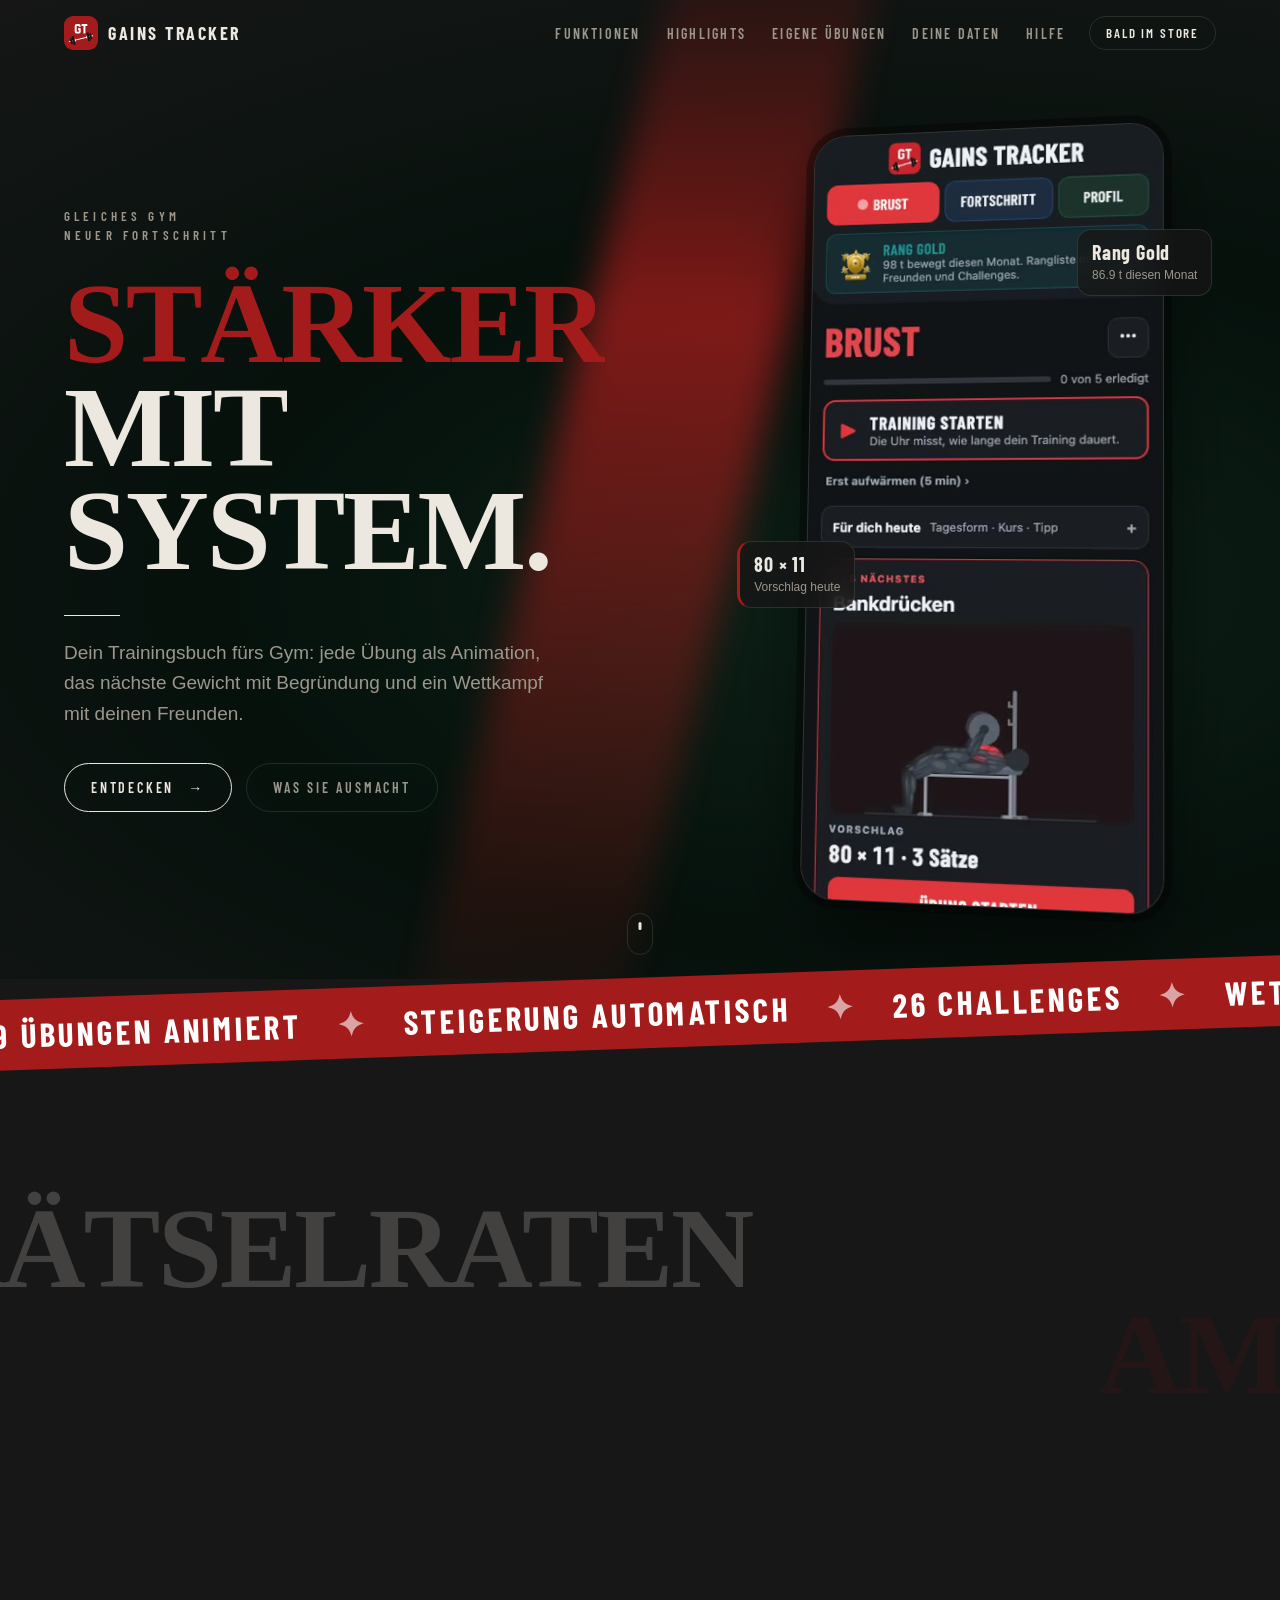
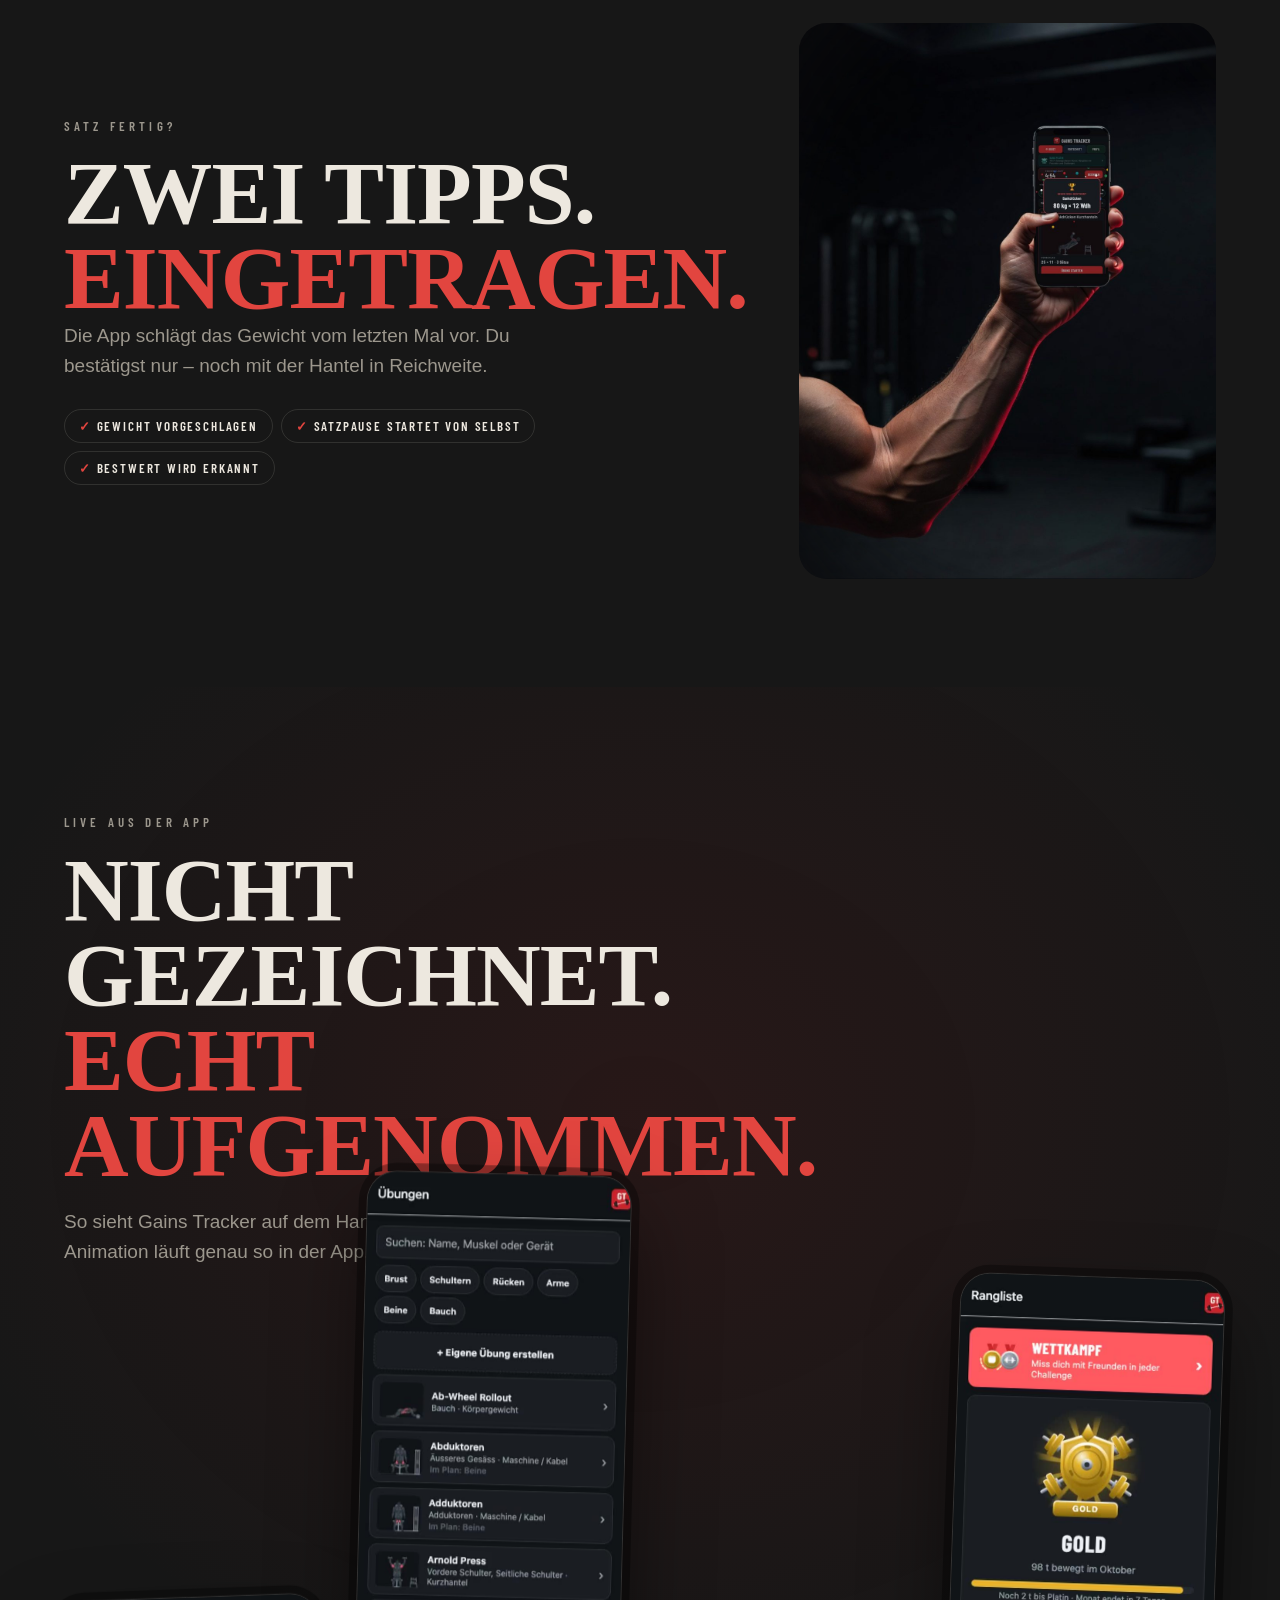
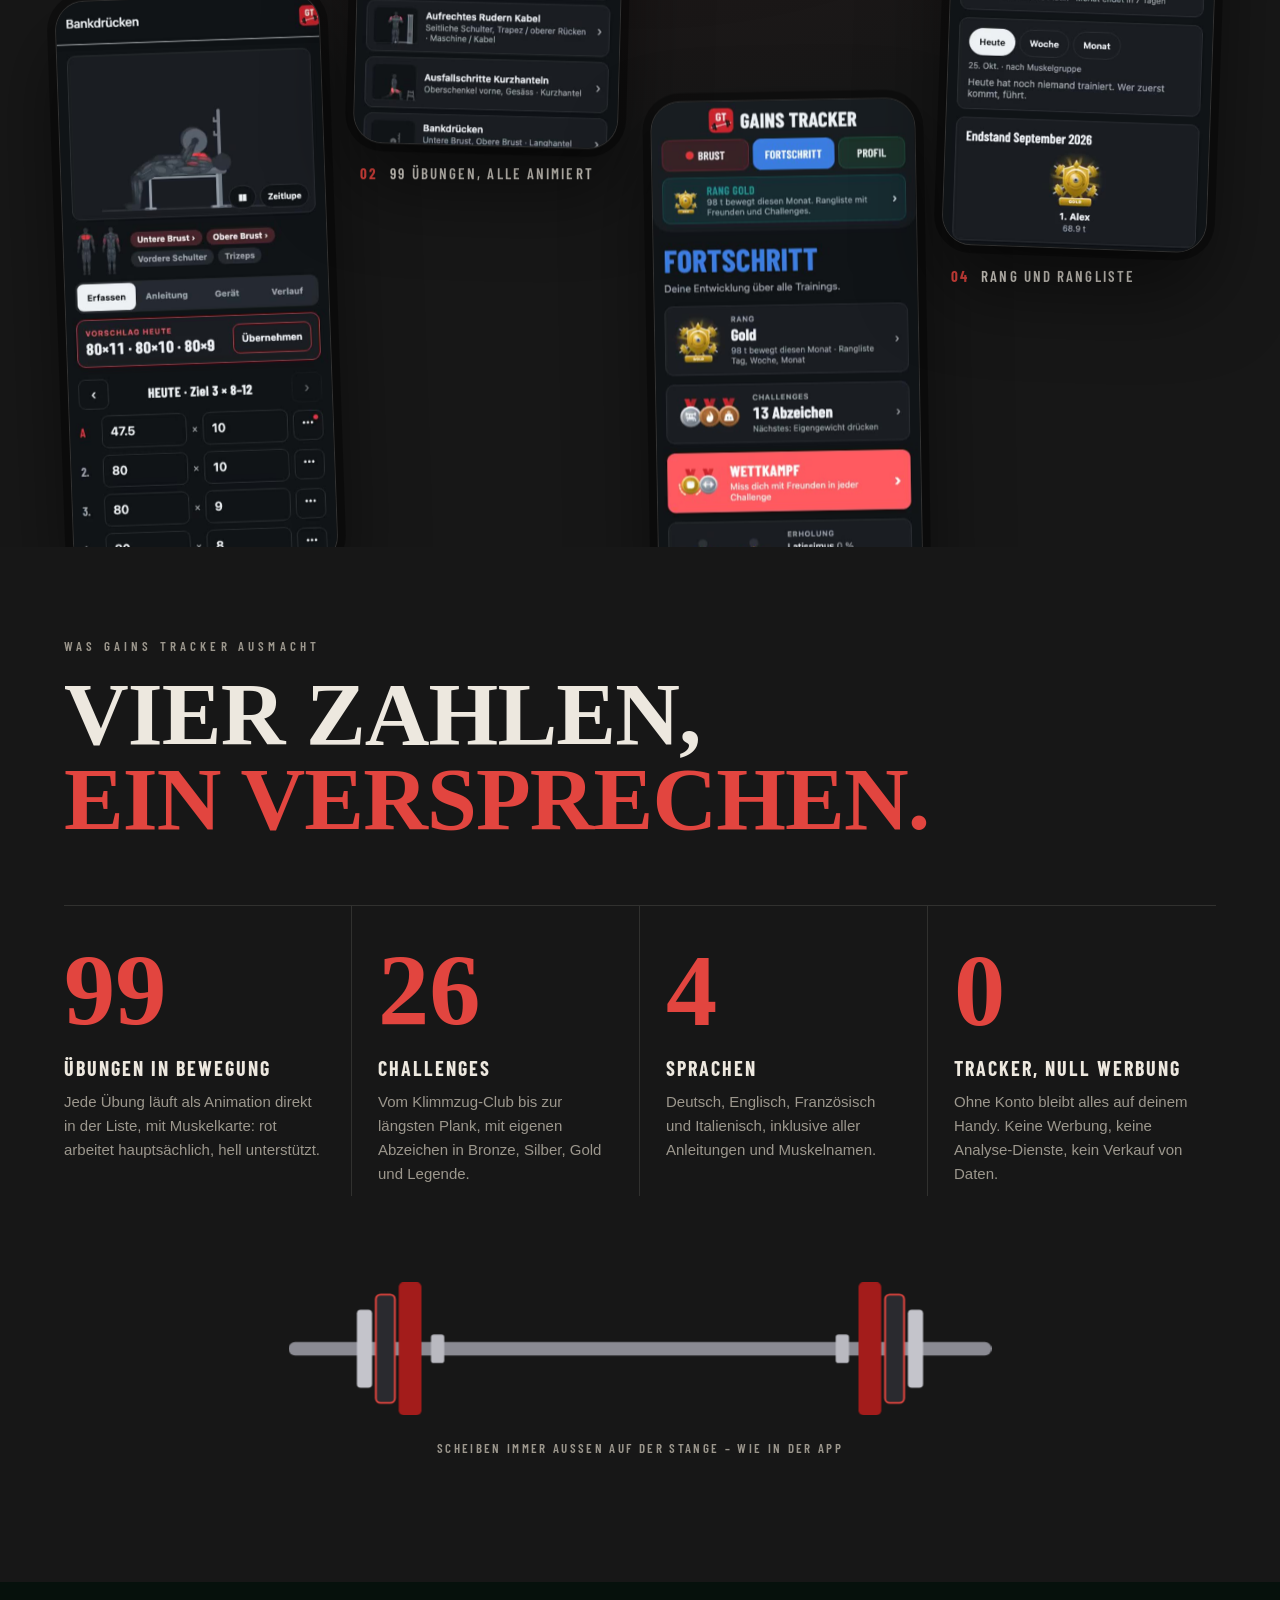
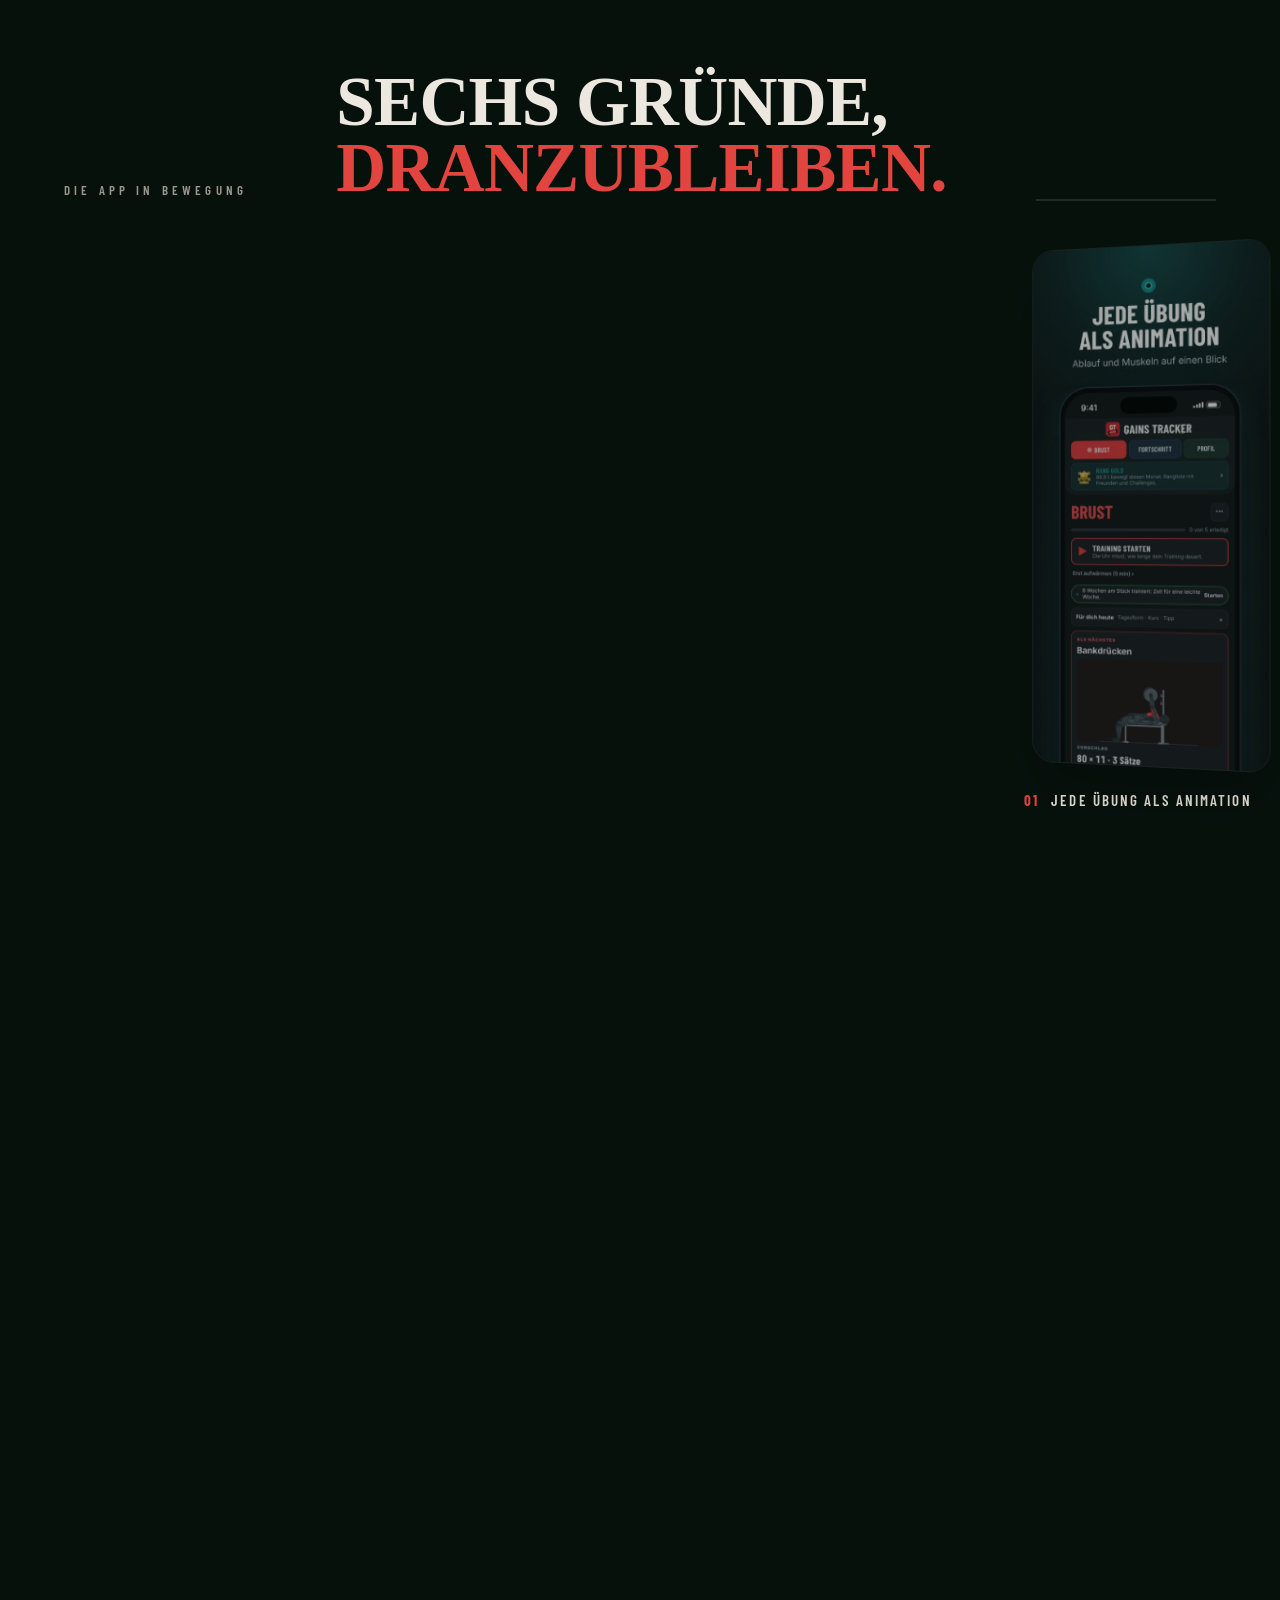
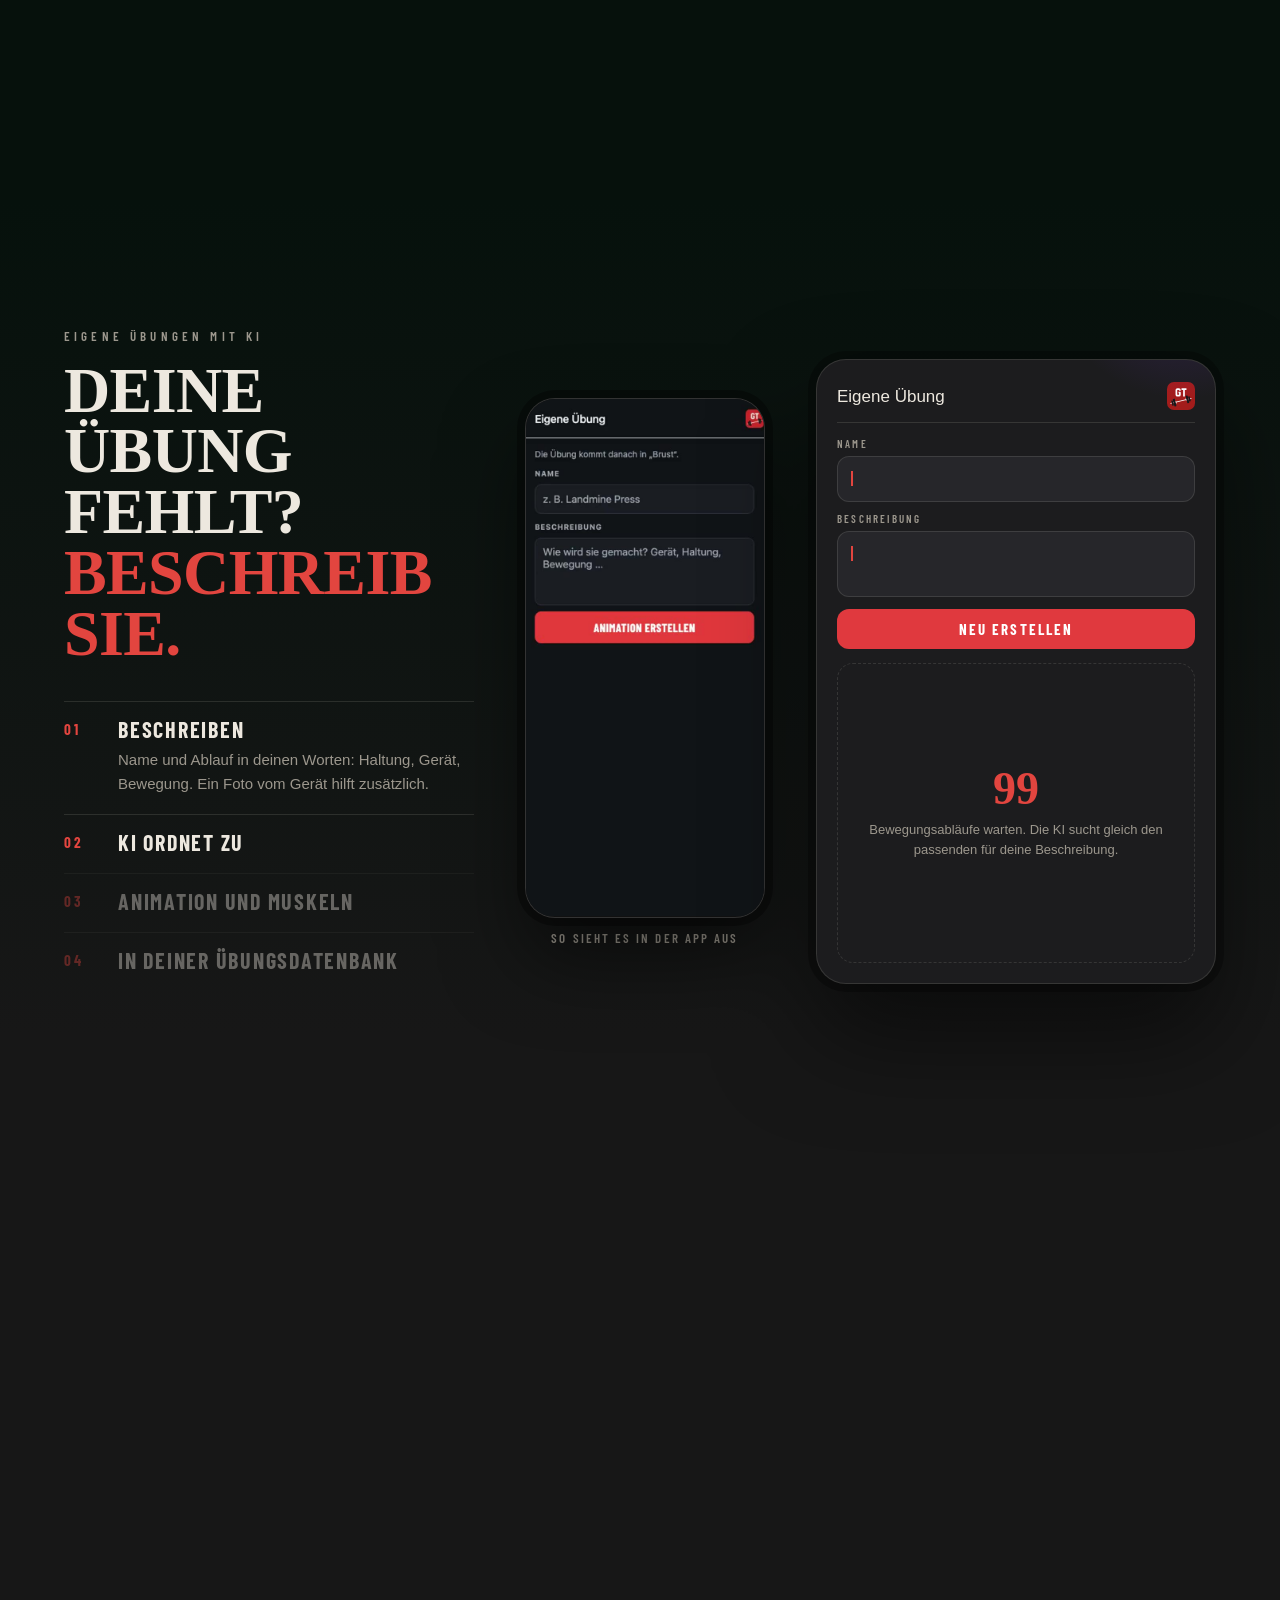
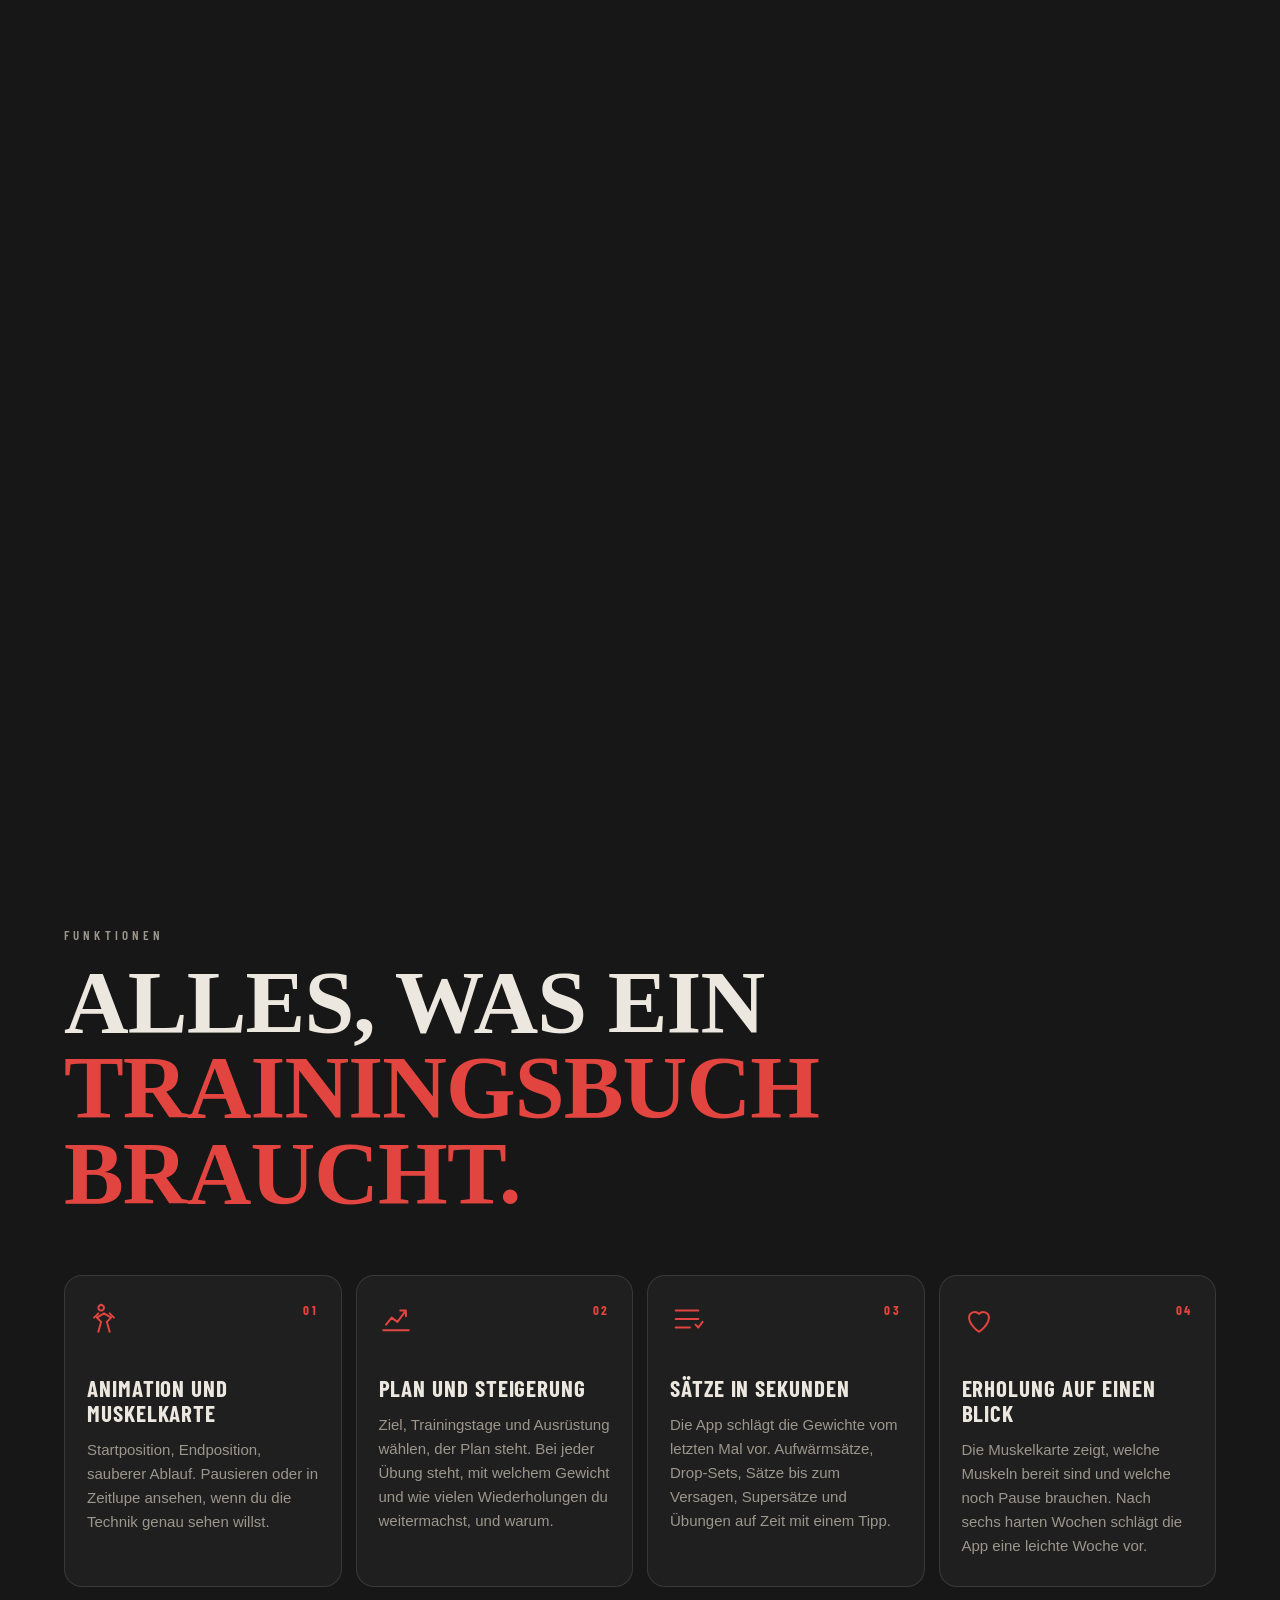
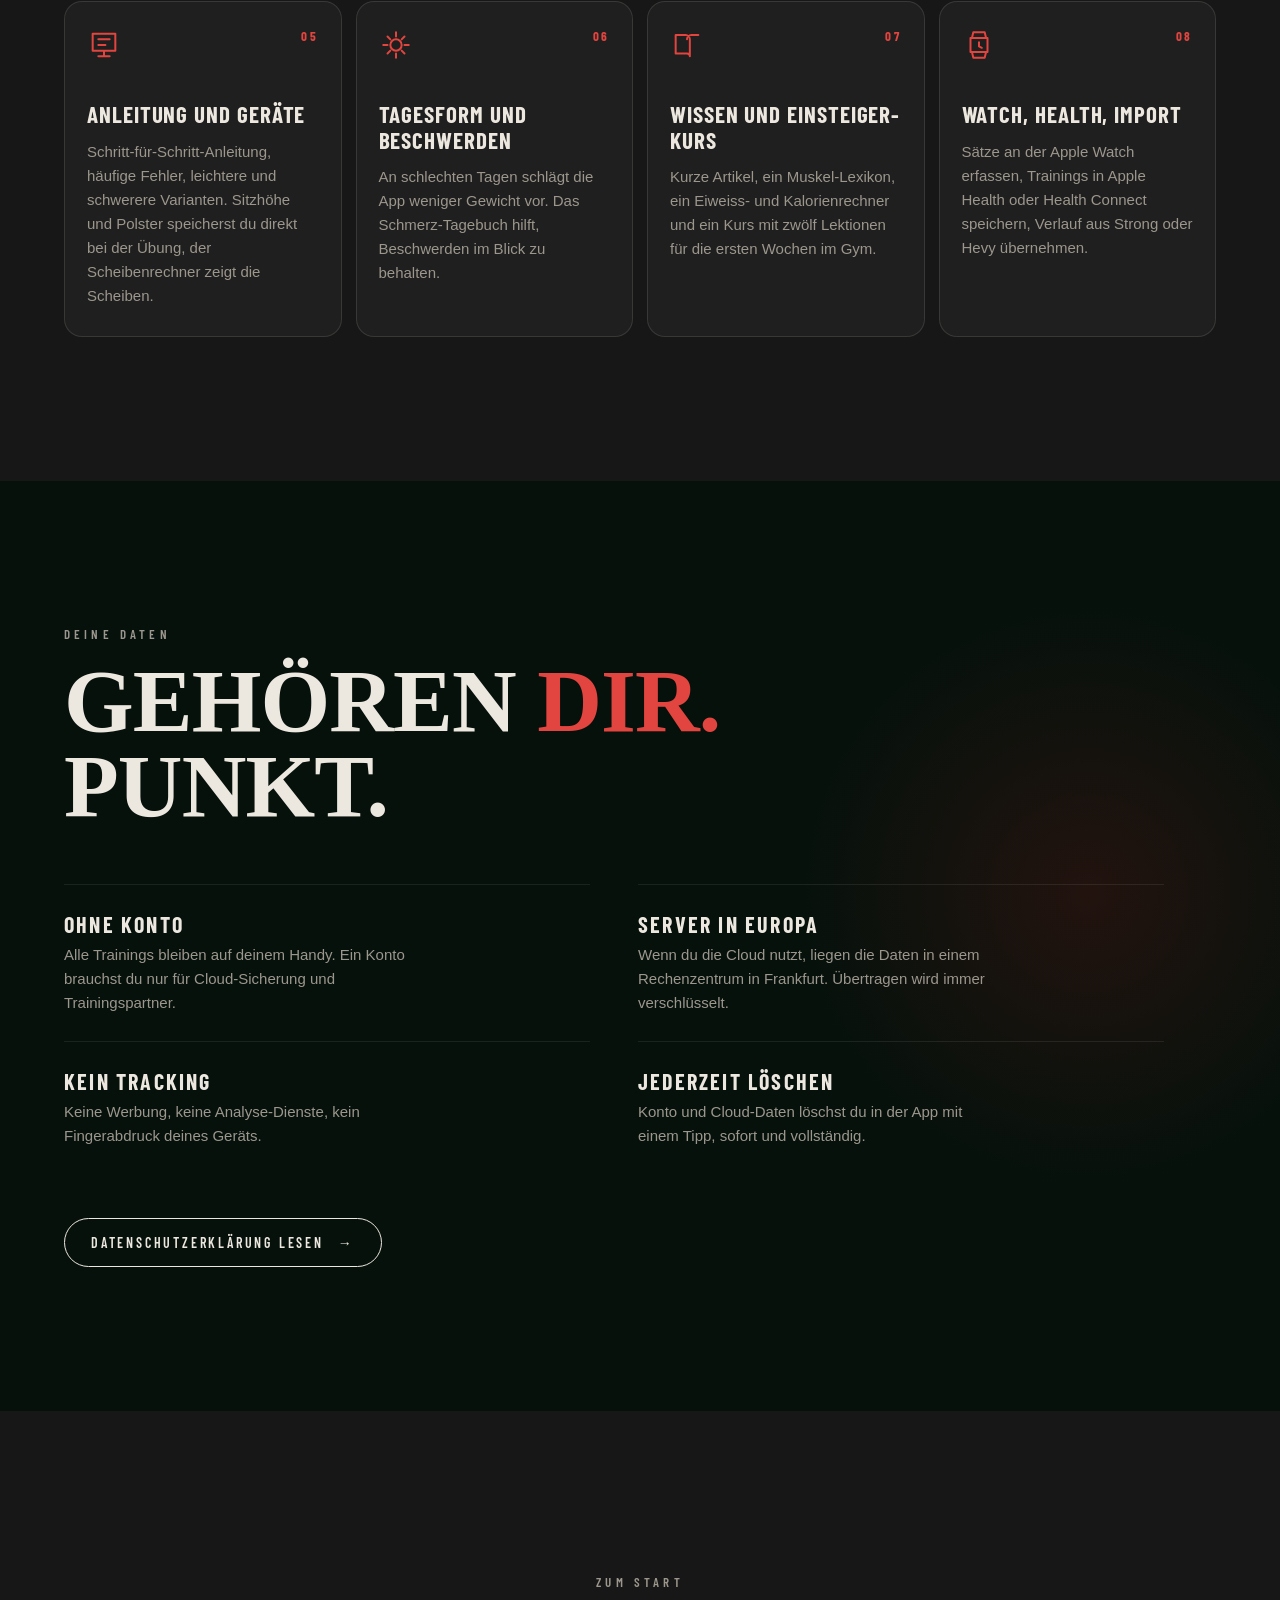
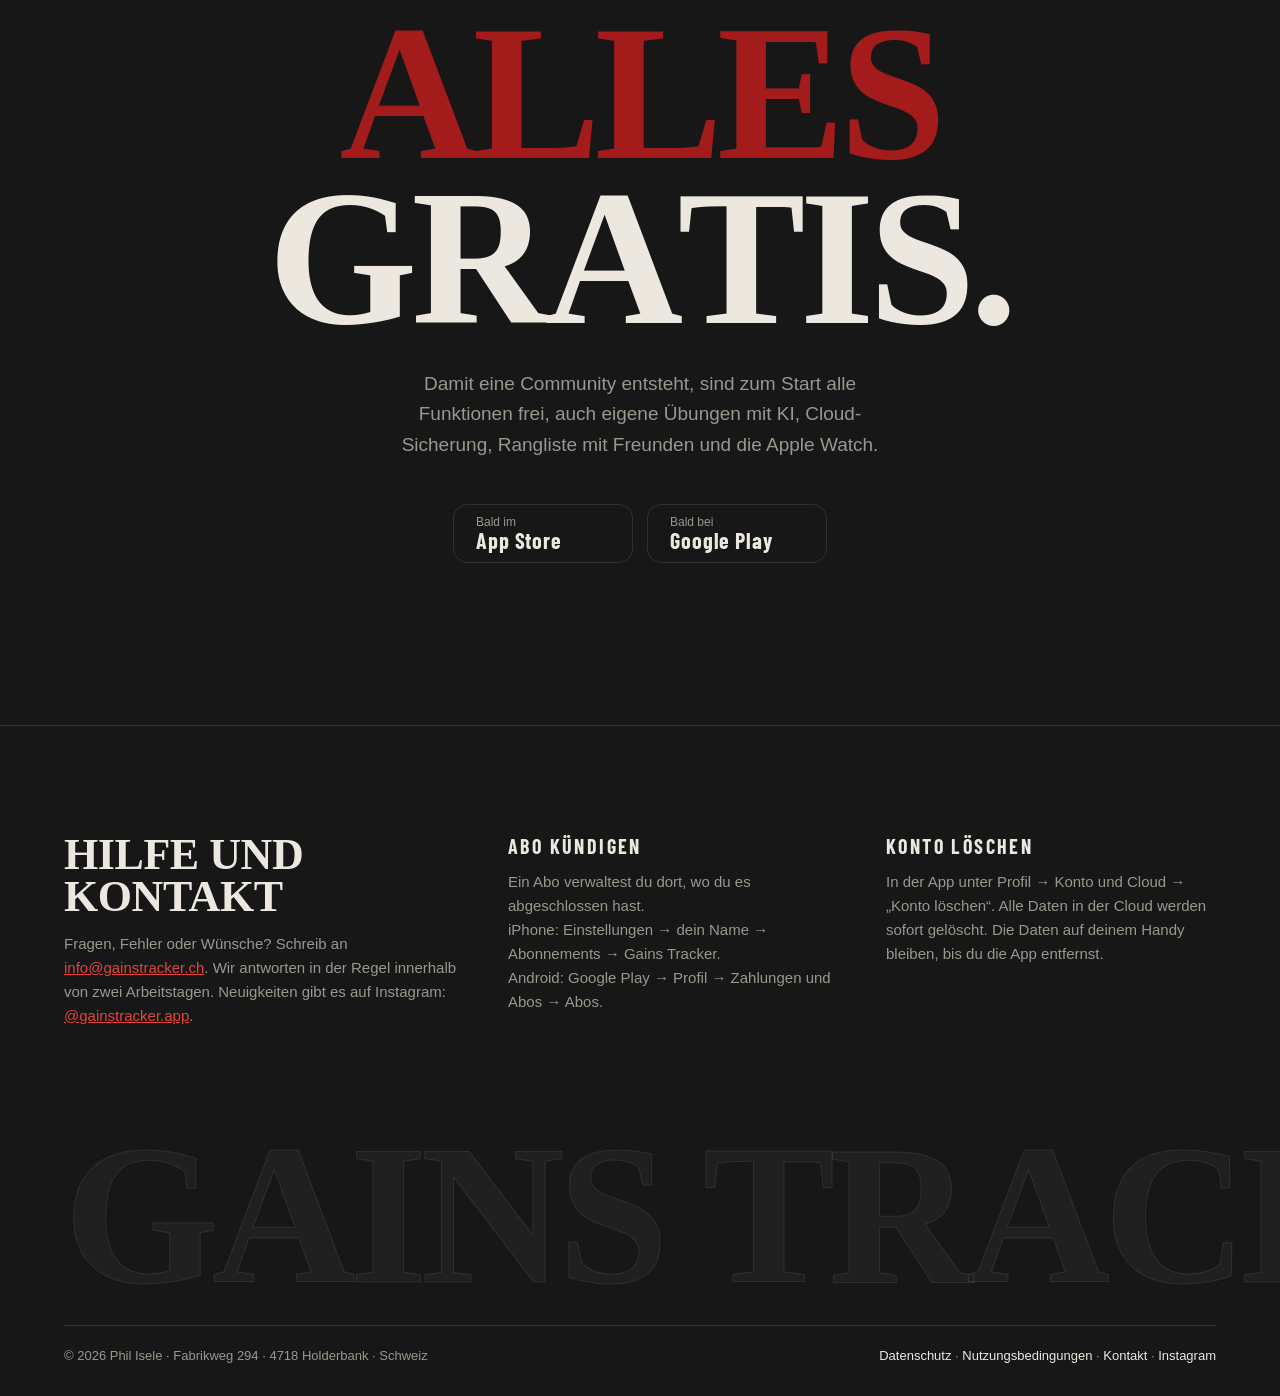
==== commit 7c7c4151: "Webseite 26.10.2026" ====
--- a/index.html
+++ b/index.html
@@ -93,7 +93,7 @@
     <p class="slide-r red" data-drift="1">am Gerät.</p>
   </section>
 
-  <!-- A flexed arm holds the phone and logs sets (drawn in the app's anatomy style: grey body, red working muscle) -->
+  <!-- Photo of a hand holding the phone with the app (same picture as the Instagram post "Zwei Tipps") -->
   <section class="lift" aria-labelledby="lift-title">
     <div class="lift-copy">
       <p class="eyebrow" data-reveal>Satz fertig?</p>
@@ -103,42 +103,9 @@
         <li>Gewicht vorgeschlagen</li><li>Satzpause startet von selbst</li><li>Bestwert wird erkannt</li>
       </ul>
     </div>
-    <div class="lift-scene" aria-hidden="true">
-      <div class="ls-glow"></div>
-      <div class="ls-phone">
-        <div class="ls-screen">
-          <div class="ls-top"><b>Bankdrücken</b><span>Ziel 3 × 8–12</span></div>
-          <div class="ls-hint">Vorschlag heute <b>80 × 10</b></div>
-          <div class="ls-row"><i>1</i><span class="kg"></span><em>×</em><span class="rep"></span><u>✓</u></div>
-          <div class="ls-row"><i>2</i><span class="kg"></span><em>×</em><span class="rep"></span><u>✓</u></div>
-          <div class="ls-row"><i>3</i><span class="kg"></span><em>×</em><span class="rep"></span><u>✓</u></div>
-          <div class="ls-rest">Pause <b>1:30</b></div>
-          <div class="ls-pr"><b>★ Neuer Bestwert</b><span>82.5 kg × 10</span></div>
-        </div>
-      </div>
-      <svg class="ls-arm" viewBox="0 0 400 480">
-        <defs>
-          <linearGradient id="skin" x1="0" y1="0" x2="0" y2="1"><stop offset="0" stop-color="#4a4a52"/><stop offset="1" stop-color="#26262b"/></linearGradient>
-          <radialGradient id="muscle" cx=".45" cy=".35" r=".7"><stop offset="0" stop-color="#ff6b5e"/><stop offset=".55" stop-color="#d7372f"/><stop offset="1" stop-color="#8f1716"/></radialGradient>
-          <linearGradient id="fore" x1="0" y1="1" x2="1" y2="0"><stop offset="0" stop-color="#2c2c31"/><stop offset="1" stop-color="#4a4a52"/></linearGradient>
-        </defs>
-        <g class="arm-bob">
-          <path class="upper" d="M-40 478 L-40 400 C0 360 60 338 110 344 C150 349 178 368 196 392 C208 410 212 432 204 452 C160 472 60 480 -40 480 Z" fill="url(#skin)"/>
-          <path class="biceps" d="M-10 404 C20 370 70 352 112 356 C140 359 162 372 176 390 C150 408 60 414 -10 414 Z" fill="url(#muscle)"/>
-          <path d="M-20 432 C60 426 130 422 196 432" fill="none" stroke="rgba(0,0,0,.35)" stroke-width="2"/>
-          <circle cx="194" cy="438" r="24" fill="#2b2b30"/>
-          <path class="forearm" d="M168 430 C172 392 200 352 236 312 C248 300 270 296 284 306 L300 326 C296 340 284 350 270 360 C240 390 222 420 214 456 C200 462 178 452 168 430 Z" fill="url(#fore)"/>
-          <path d="M184 420 C192 386 216 352 248 322" fill="none" stroke="rgba(255,255,255,.07)" stroke-width="14" stroke-linecap="round"/>
-          <ellipse cx="268" cy="334" rx="44" ry="30" fill="#3a3a41" transform="rotate(-35 268 334)"/>
-          <rect x="196" y="232" width="30" height="19" rx="9.5" fill="#46464d" stroke="rgba(0,0,0,.3)"/>
-          <rect x="193" y="255" width="32" height="19" rx="9.5" fill="#424249" stroke="rgba(0,0,0,.3)"/>
-          <rect x="195" y="278" width="30" height="19" rx="9.5" fill="#3e3e45" stroke="rgba(0,0,0,.3)"/>
-          <rect x="200" y="300" width="26" height="17" rx="8.5" fill="#3a3a41" stroke="rgba(0,0,0,.3)"/>
-          <g class="thumb"><path d="M238 334 C246 306 262 286 282 276 C292 272 300 280 296 290 C288 306 276 322 264 344 Z" fill="#4c4c54"/><ellipse cx="288" cy="280" rx="8" ry="6" fill="#5a5a62" transform="rotate(-30 288 280)"/></g>
-        </g>
-        <circle class="tap-ring" cx="288" cy="276" r="10" fill="none" stroke="#e2453f" stroke-width="2"/>
-      </svg>
-    </div>
+    <figure class="lift-photo">
+      <img src="assets/lift-foto.jpg" alt="Hand hält ein iPhone mit Gains Tracker: neuer Bestwert Bankdrücken, 80 kg × 12 Wiederholungen" loading="lazy" width="1080" height="1440">
+    </figure>
   </section>
 
   <!-- Live clips recorded from the app (docs/web-videos/aufnehmen.cjs in the app project) -->
--- a/assets/site.css
+++ b/assets/site.css
@@ -250,40 +250,11 @@
 .lift-points { list-style: none; padding: 0; margin: 28px 0 0; display: flex; flex-wrap: wrap; gap: 8px; }
 .lift-points li { font: 600 13px var(--cond); letter-spacing: .14em; text-transform: uppercase; border: 1px solid var(--line); border-radius: 99px; padding: 8px 14px; }
 .lift-points li::before { content: "✓ "; color: var(--crimson-hi); }
-.lift-scene { position: relative; width: min(440px, 100%); aspect-ratio: 400 / 480; justify-self: center; }
-.ls-glow { position: absolute; inset: 10% 0 0 10%; border-radius: 50%; background: radial-gradient(circle at 55% 45%, rgba(163,28,27,.32), transparent 62%); }
-.ls-phone { position: absolute; left: 47%; top: 4%; width: 40%; height: 66%; border-radius: 22px; background: #0d0d0f; border: 1px solid rgba(255,255,255,.16); padding: 6px; transform: rotate(-6deg); box-shadow: 0 30px 60px rgba(0,0,0,.55); }
-.ls-screen { position: relative; height: 100%; border-radius: 17px; background: #1c1c1e; overflow: hidden; padding: 10px 8px; font-family: var(--sans); display: flex; flex-direction: column; gap: 5px; }
-.ls-top { display: flex; flex-direction: column; border-bottom: 1px solid var(--line); padding-bottom: 5px; }
-.ls-top b { font-size: 11px; } .ls-top span { font-size: 8px; color: var(--mute); }
-.ls-hint { font-size: 8px; color: var(--mute); border: 1px solid rgba(226,69,63,.5); border-radius: 7px; padding: 4px 6px; }
-.ls-hint b { white-space: nowrap; color: var(--cream); font: 700 10px var(--cond); letter-spacing: .04em; }
-.ls-row { display: grid; grid-template-columns: 10px 1fr 8px 1fr 12px; align-items: center; gap: 3px; font-size: 10px; }
-.ls-row i { font-style: normal; color: var(--mute); font-size: 8px; }
-.ls-row span { background: #26262a; border: 1px solid var(--line); border-radius: 5px; height: 18px; line-height: 16px; padding: 0 4px; font-variant-numeric: tabular-nums; }
-.ls-row em { font-style: normal; color: var(--mute); text-align: center; }
-.ls-row u { text-decoration: none; color: #4ade80; opacity: 0; transform: scale(.3); transition: opacity .2s, transform .35s cubic-bezier(.34,1.56,.64,1); }
-.ls-row.done u { opacity: 1; transform: none; }
-.ls-row.active span.typing { border-color: var(--crimson-hi); }
-.ls-rest { margin-top: auto; font-size: 9px; color: var(--mute); text-align: center; border-radius: 99px; background: rgba(255,255,255,.06); padding: 4px; opacity: 0; transition: opacity .3s; }
-.ls-rest b { color: var(--cream); }
-.lift-scene.rest .ls-rest { opacity: 1; }
-.ls-pr { position: absolute; left: 8px; right: 8px; bottom: 34px; border-radius: 10px; padding: 8px; background: linear-gradient(135deg, #e2453f, #a31c1b); display: grid; text-align: center; transform: translateY(20px) scale(.8); opacity: 0; transition: transform .5s cubic-bezier(.34,1.56,.64,1), opacity .3s; }
-.ls-pr b { font: 700 12px var(--cond); letter-spacing: .08em; text-transform: uppercase; } .ls-pr span { font-size: 9px; }
-.lift-scene.pr .ls-pr { transform: none; opacity: 1; }
-.ls-arm { position: absolute; inset: 0; width: 100%; height: 100%; overflow: visible; pointer-events: none; }
-.arm-bob { animation: bob 3.2s ease-in-out infinite; transform-origin: 40% 90%; }
-@keyframes bob { 50% { transform: translateY(-5px) rotate(-1deg); } }
-.biceps { transform-box: fill-box; transform-origin: 50% 100%; animation: flex 3.2s ease-in-out infinite; }
-@keyframes flex { 0%, 100% { transform: scale(1); } 50% { transform: scale(1.07, 1.12); } }
-.thumb { transform-box: fill-box; transform-origin: 0% 100%; transition: transform .14s ease-out; }
-.lift-scene.tap .thumb { transform: rotate(-7deg) translate(2px, 3px); }
-.tap-ring { opacity: 0; transform-box: fill-box; transform-origin: center; }
-.lift-scene.tap .tap-ring { animation: ring .5s ease-out; }
-@keyframes ring { from { opacity: 1; transform: scale(.6); } to { opacity: 0; transform: scale(2.4); } }
+.lift-photo { margin: 0; width: min(520px, 100%); justify-self: center; aspect-ratio: 3 / 4; border-radius: 28px; overflow: hidden; background: #0b0b0e; }
+.lift-photo img { display: block; width: 100%; height: 100%; object-fit: cover; -webkit-mask-image: radial-gradient(ellipse 85% 80% at 55% 50%, #000 62%, transparent 100%); mask-image: radial-gradient(ellipse 85% 80% at 55% 50%, #000 62%, transparent 100%); }
 @media (max-width: 900px) {
   .lift { grid-template-columns: 1fr; padding: 10vh 16px; gap: 24px; }
-  .lift-scene { width: min(360px, 88vw); }
+  .lift-photo { width: min(420px, 100%); }
 }
 
 /* ---------- Barbell loads its plates ---------- */
@@ -495,7 +466,6 @@
   .glint { display: none; }
   .ico path { stroke-dashoffset: 0; }
   .pl { opacity: 1 !important; transform: none !important; }
-  .lift-scene .ls-row u { opacity: 1; transform: none; }
   .menu { transition: none; }
   .custom-pin { position: static; height: auto; padding-block: 12vh; }
   .step p, .soon { max-height: none; opacity: 1; }
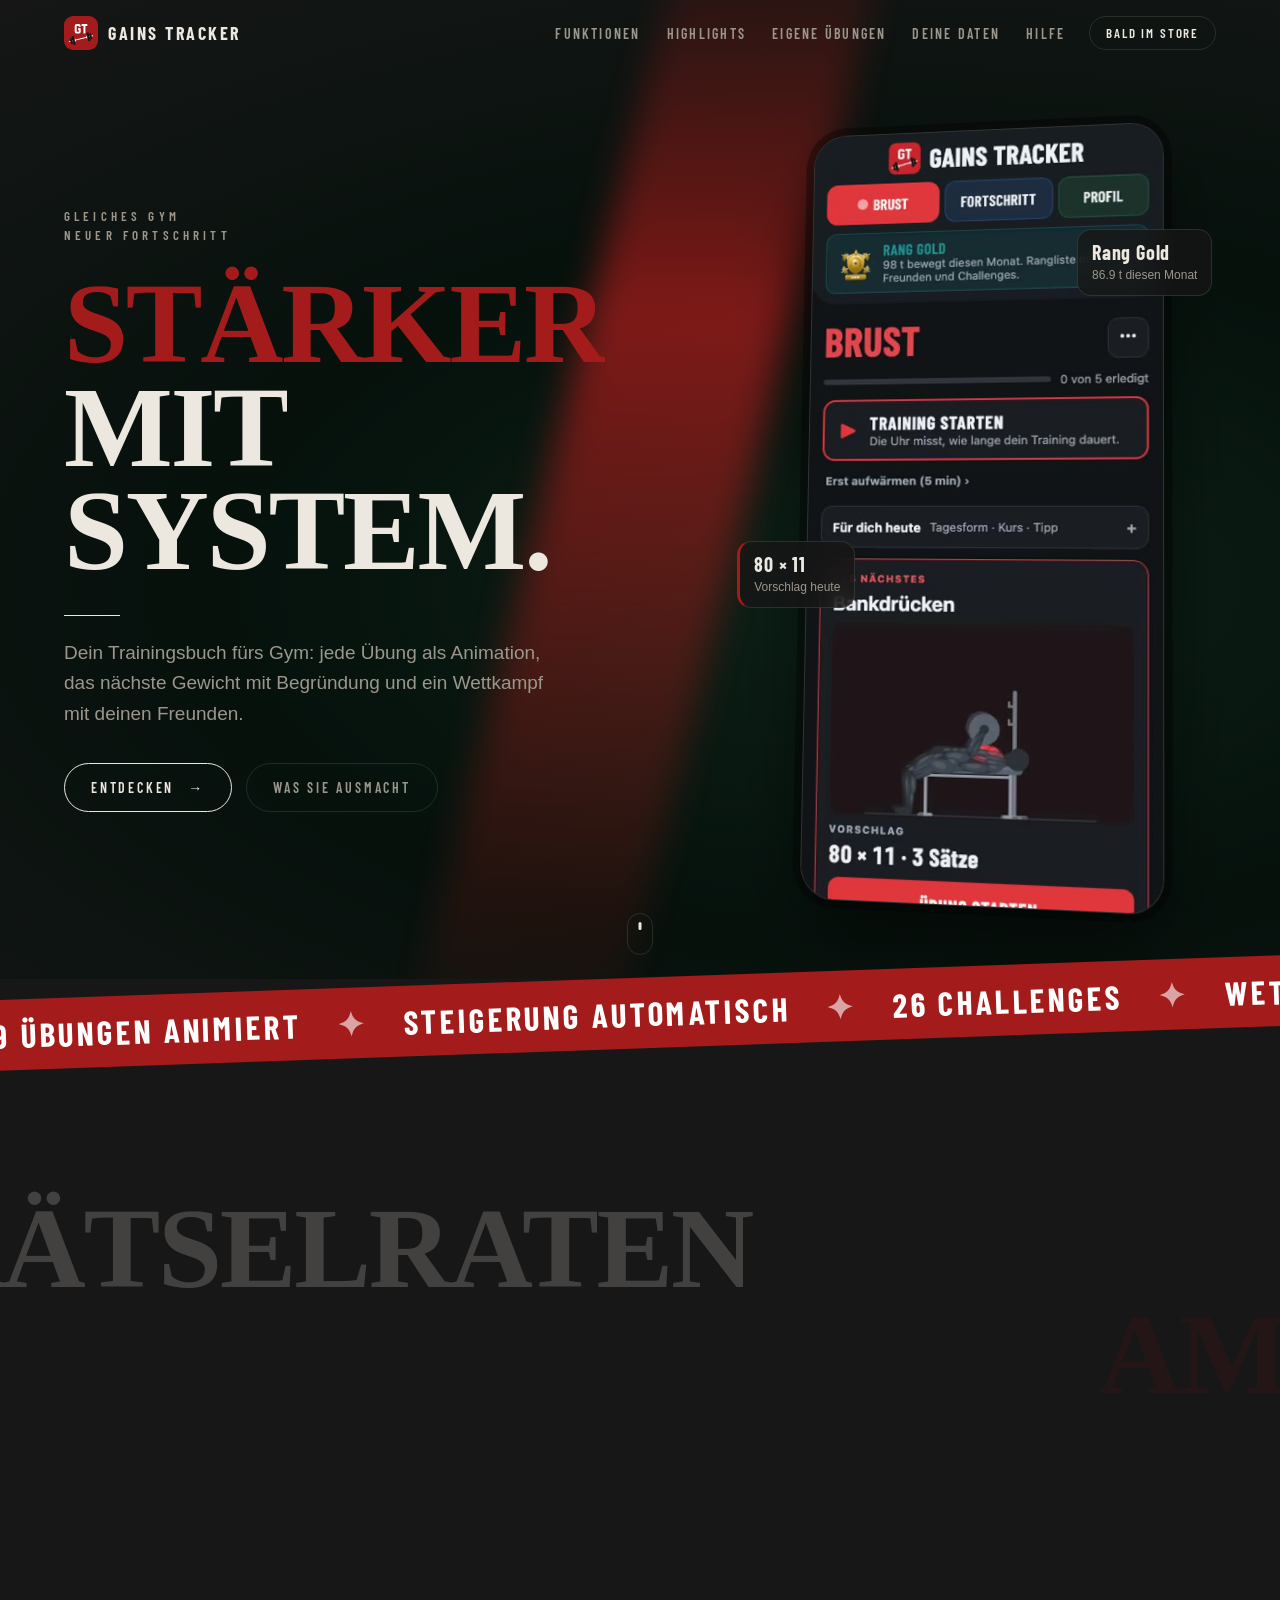
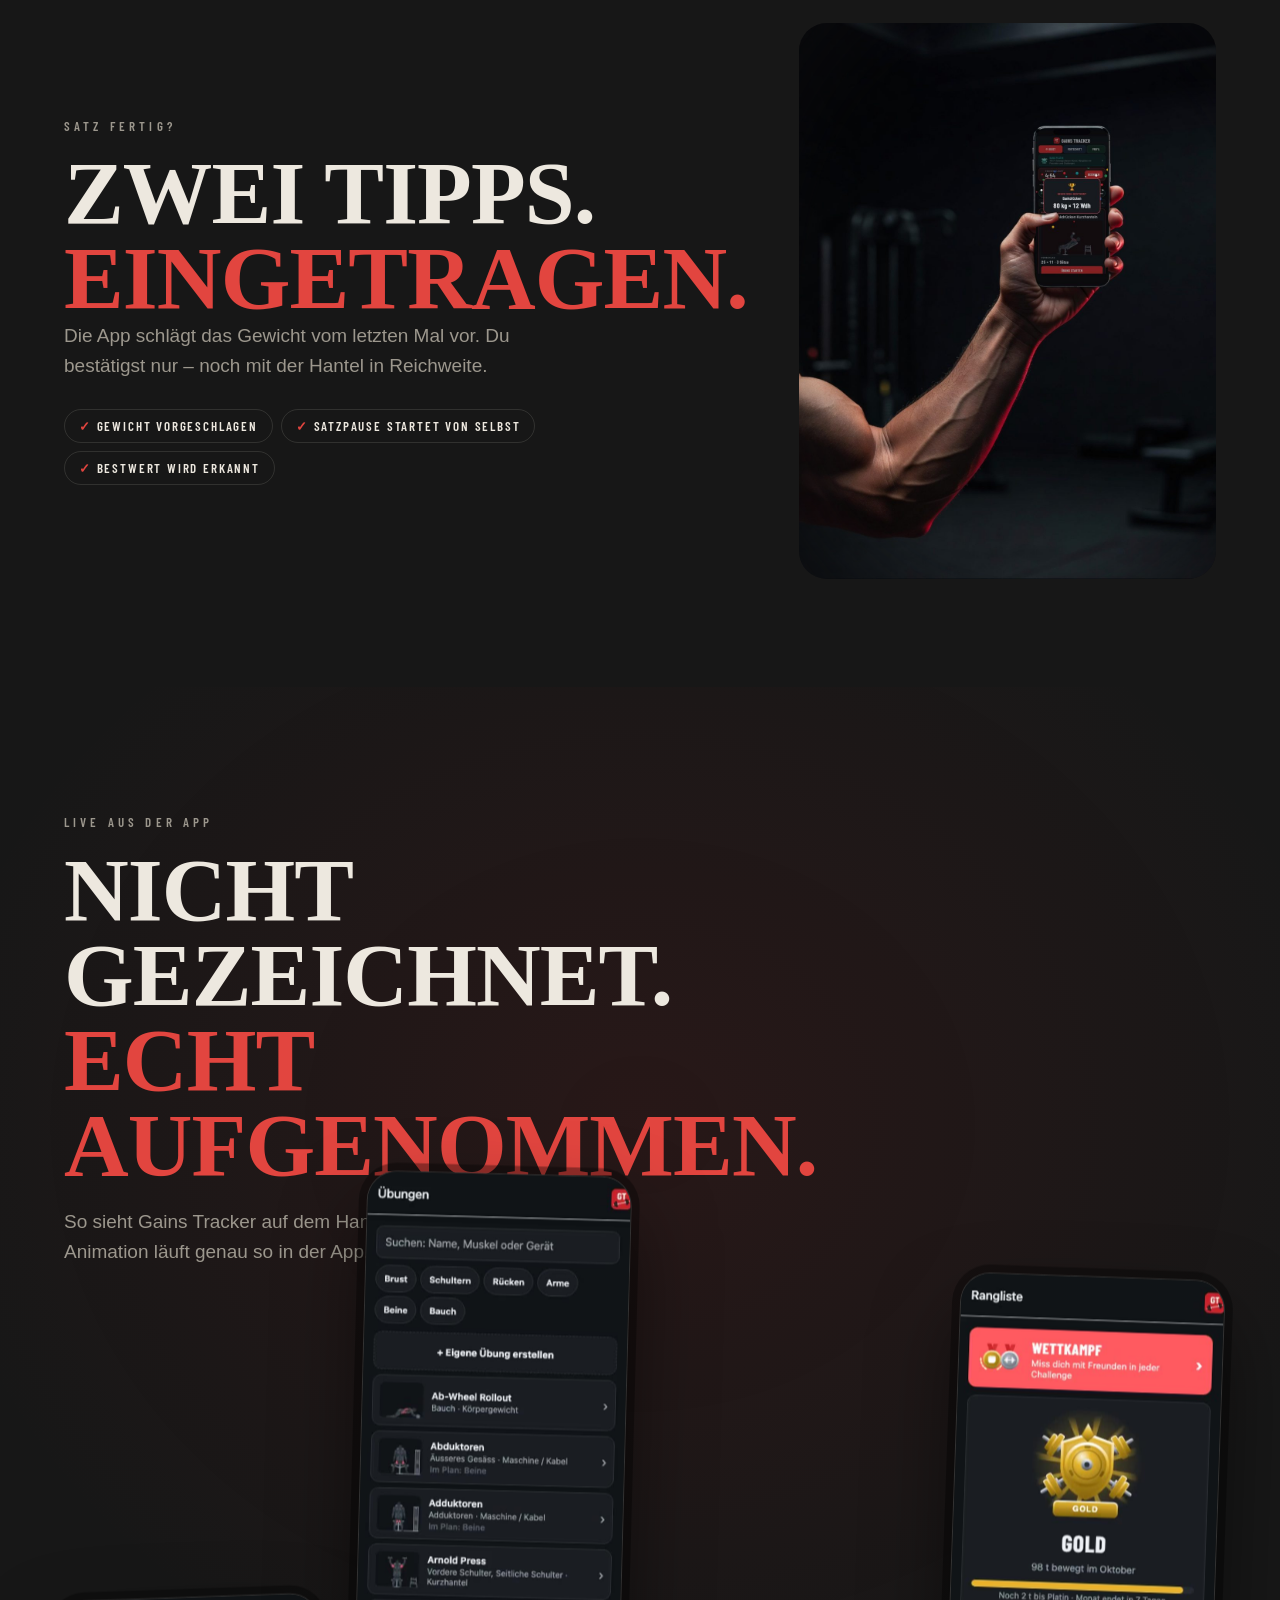
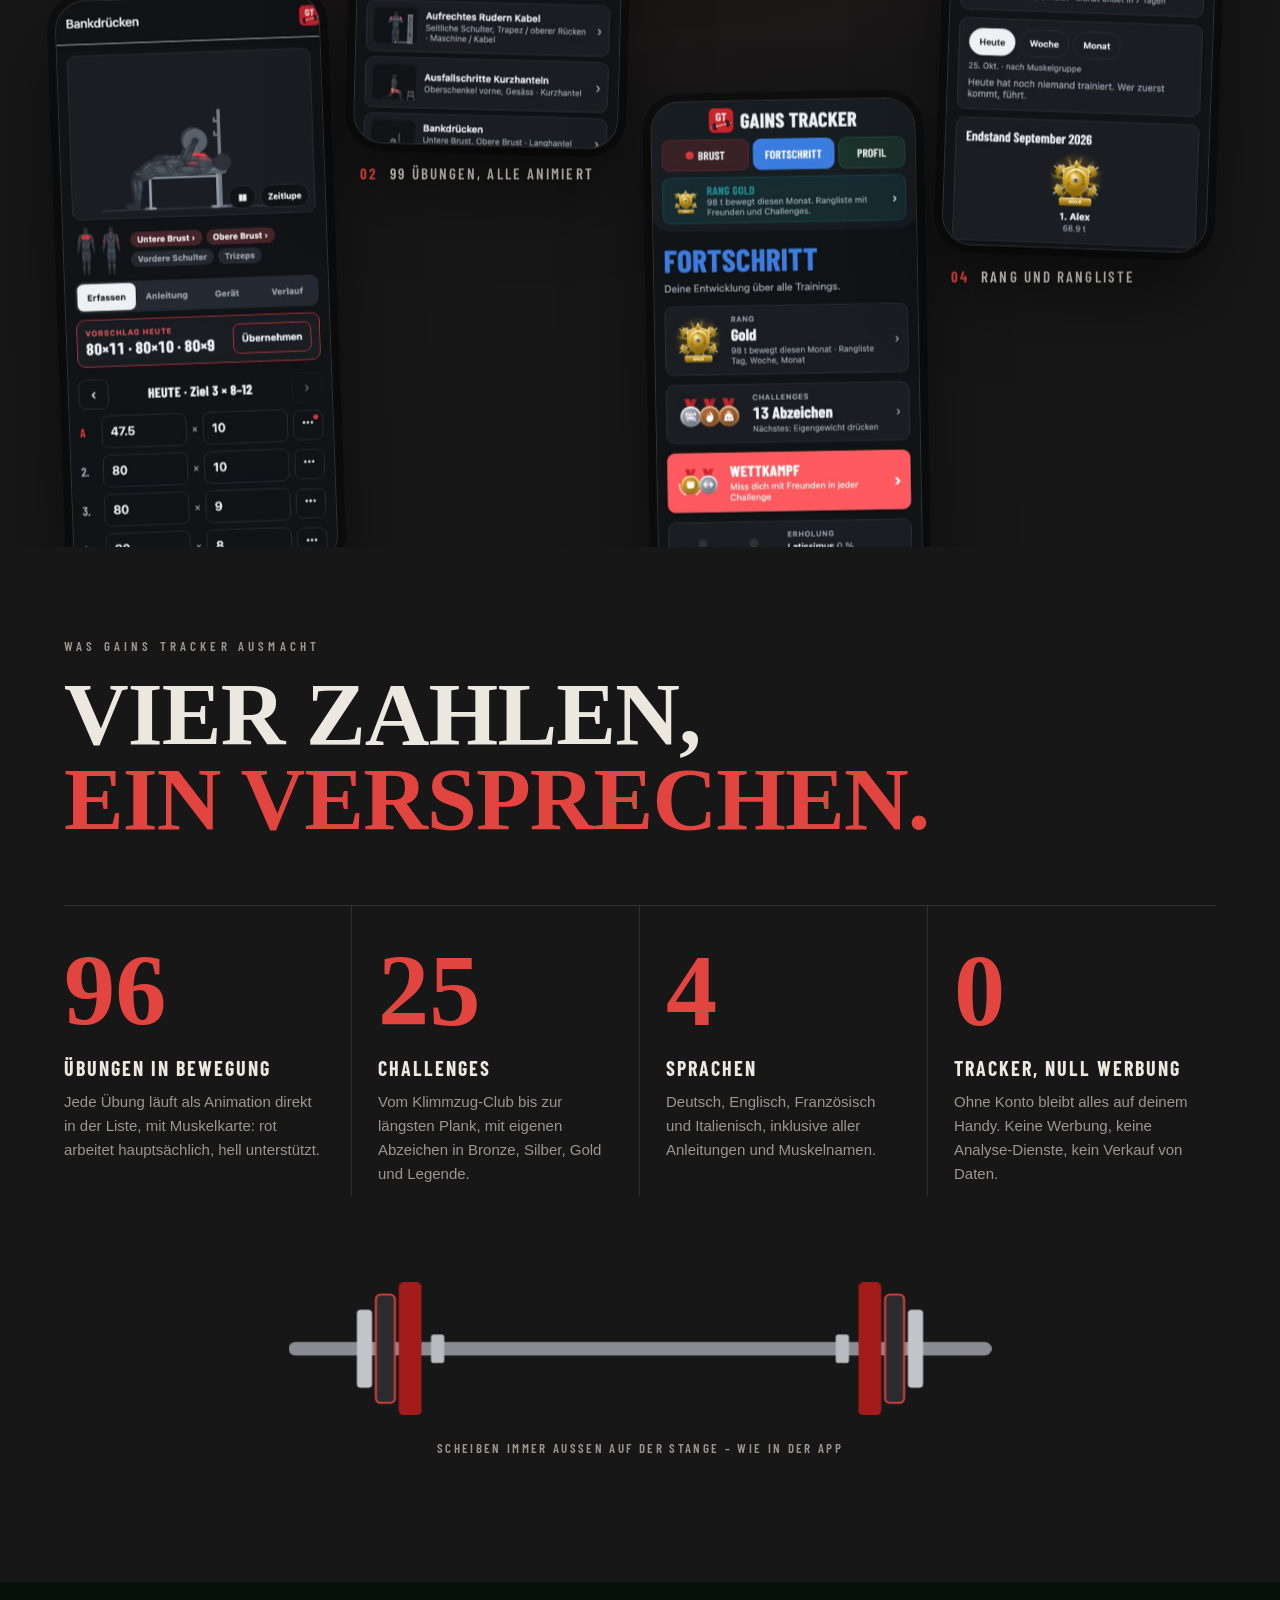
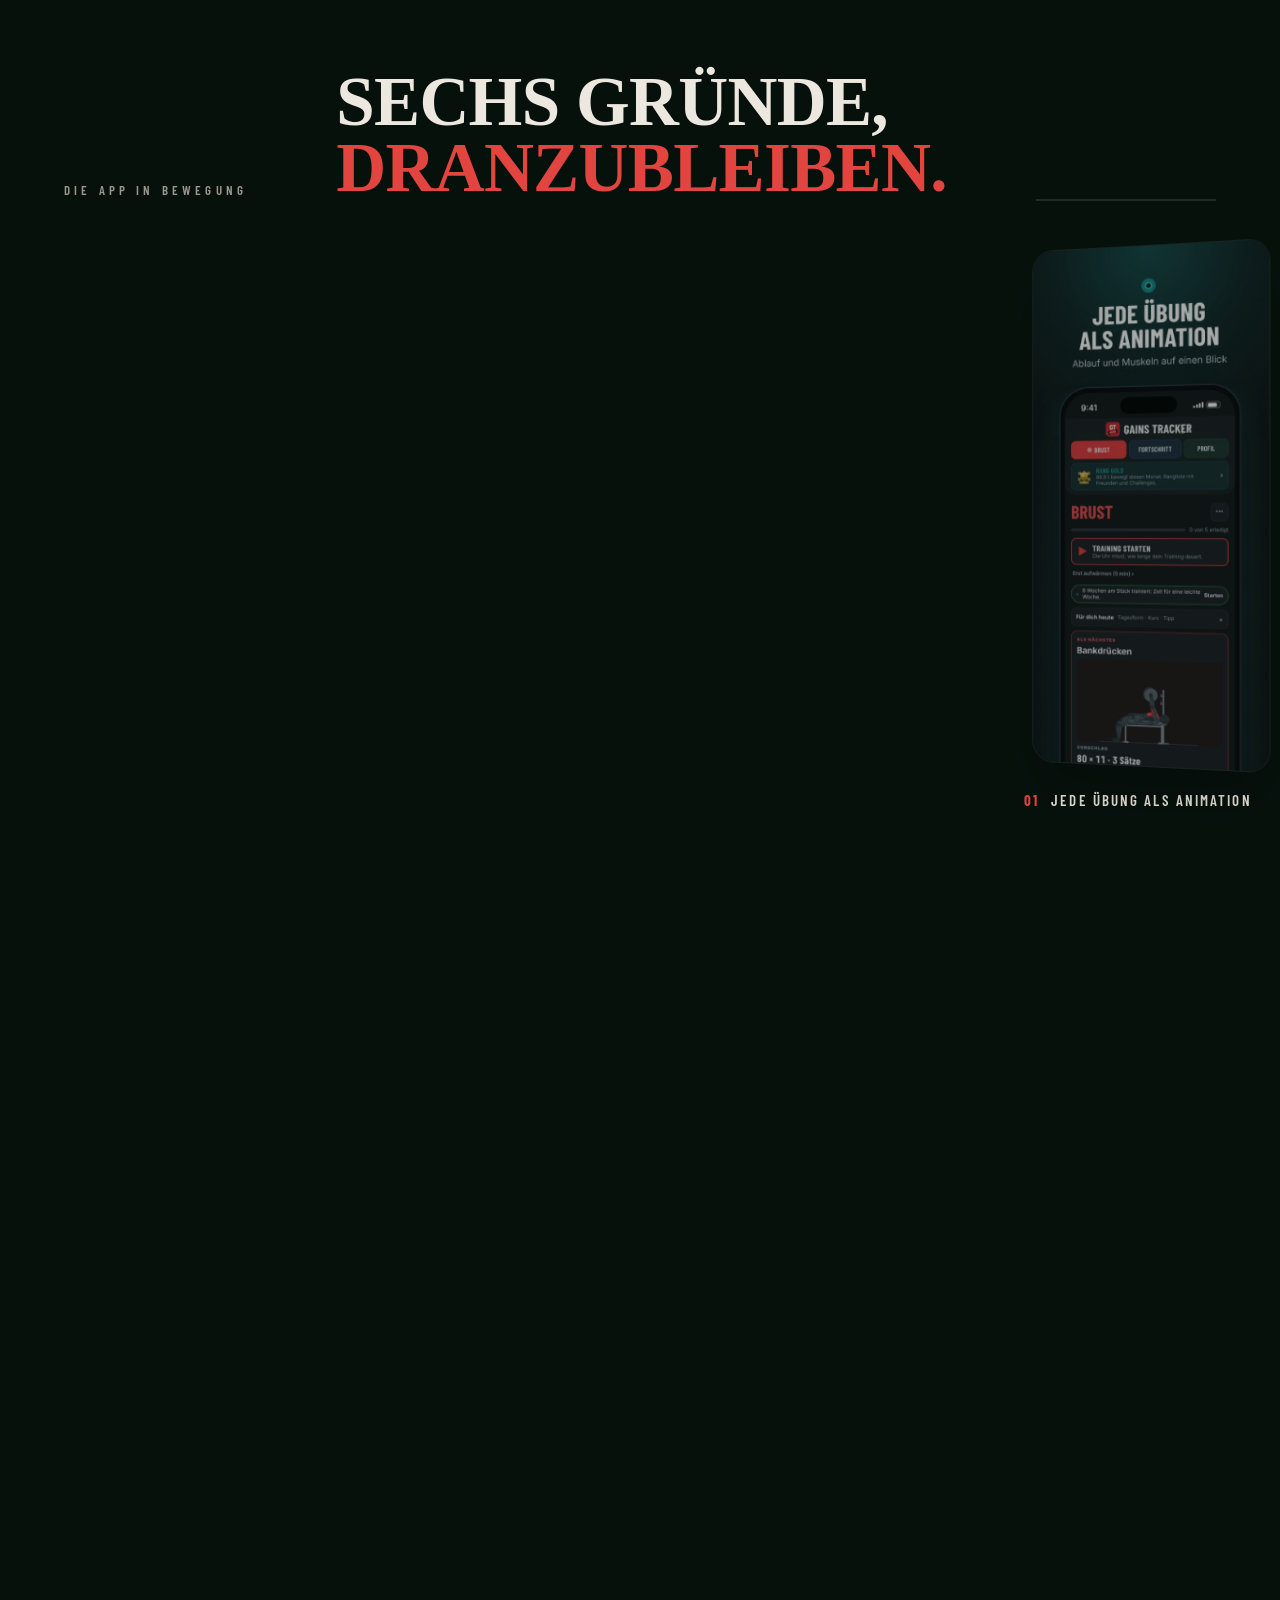
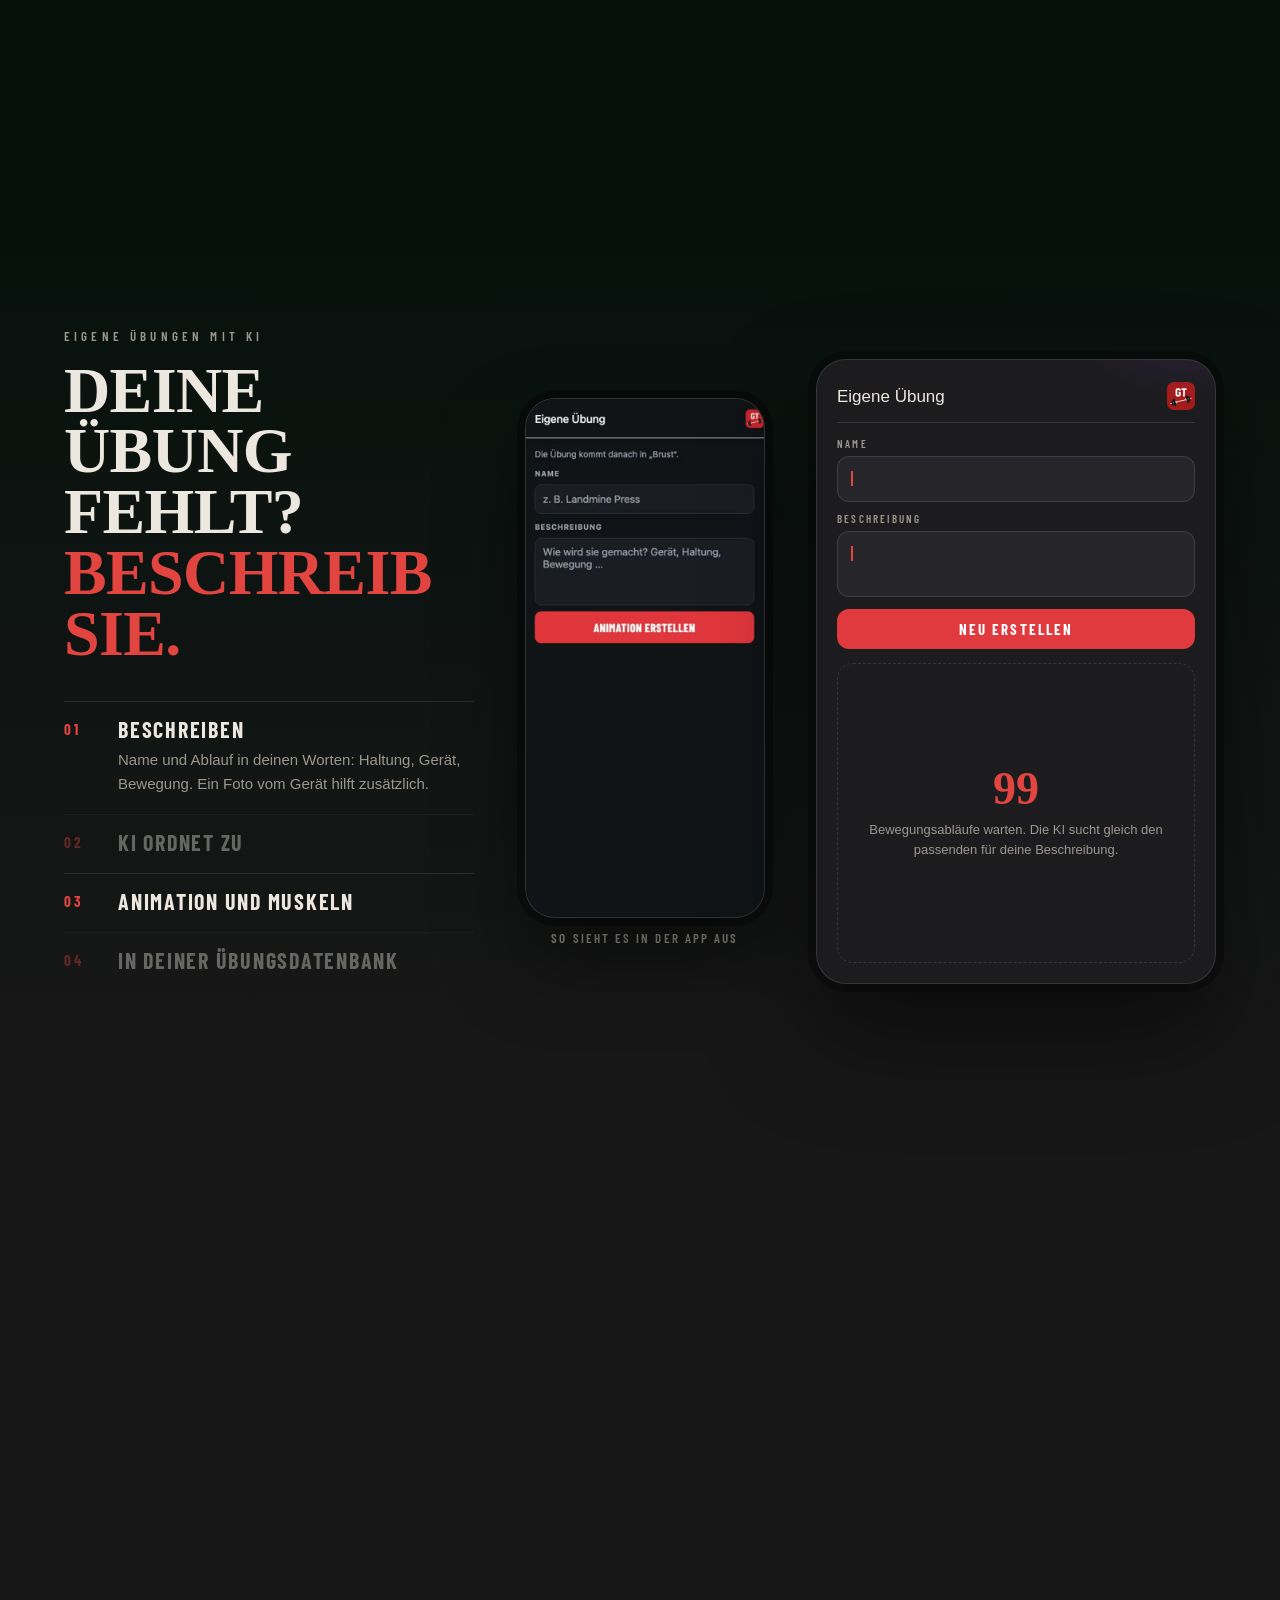
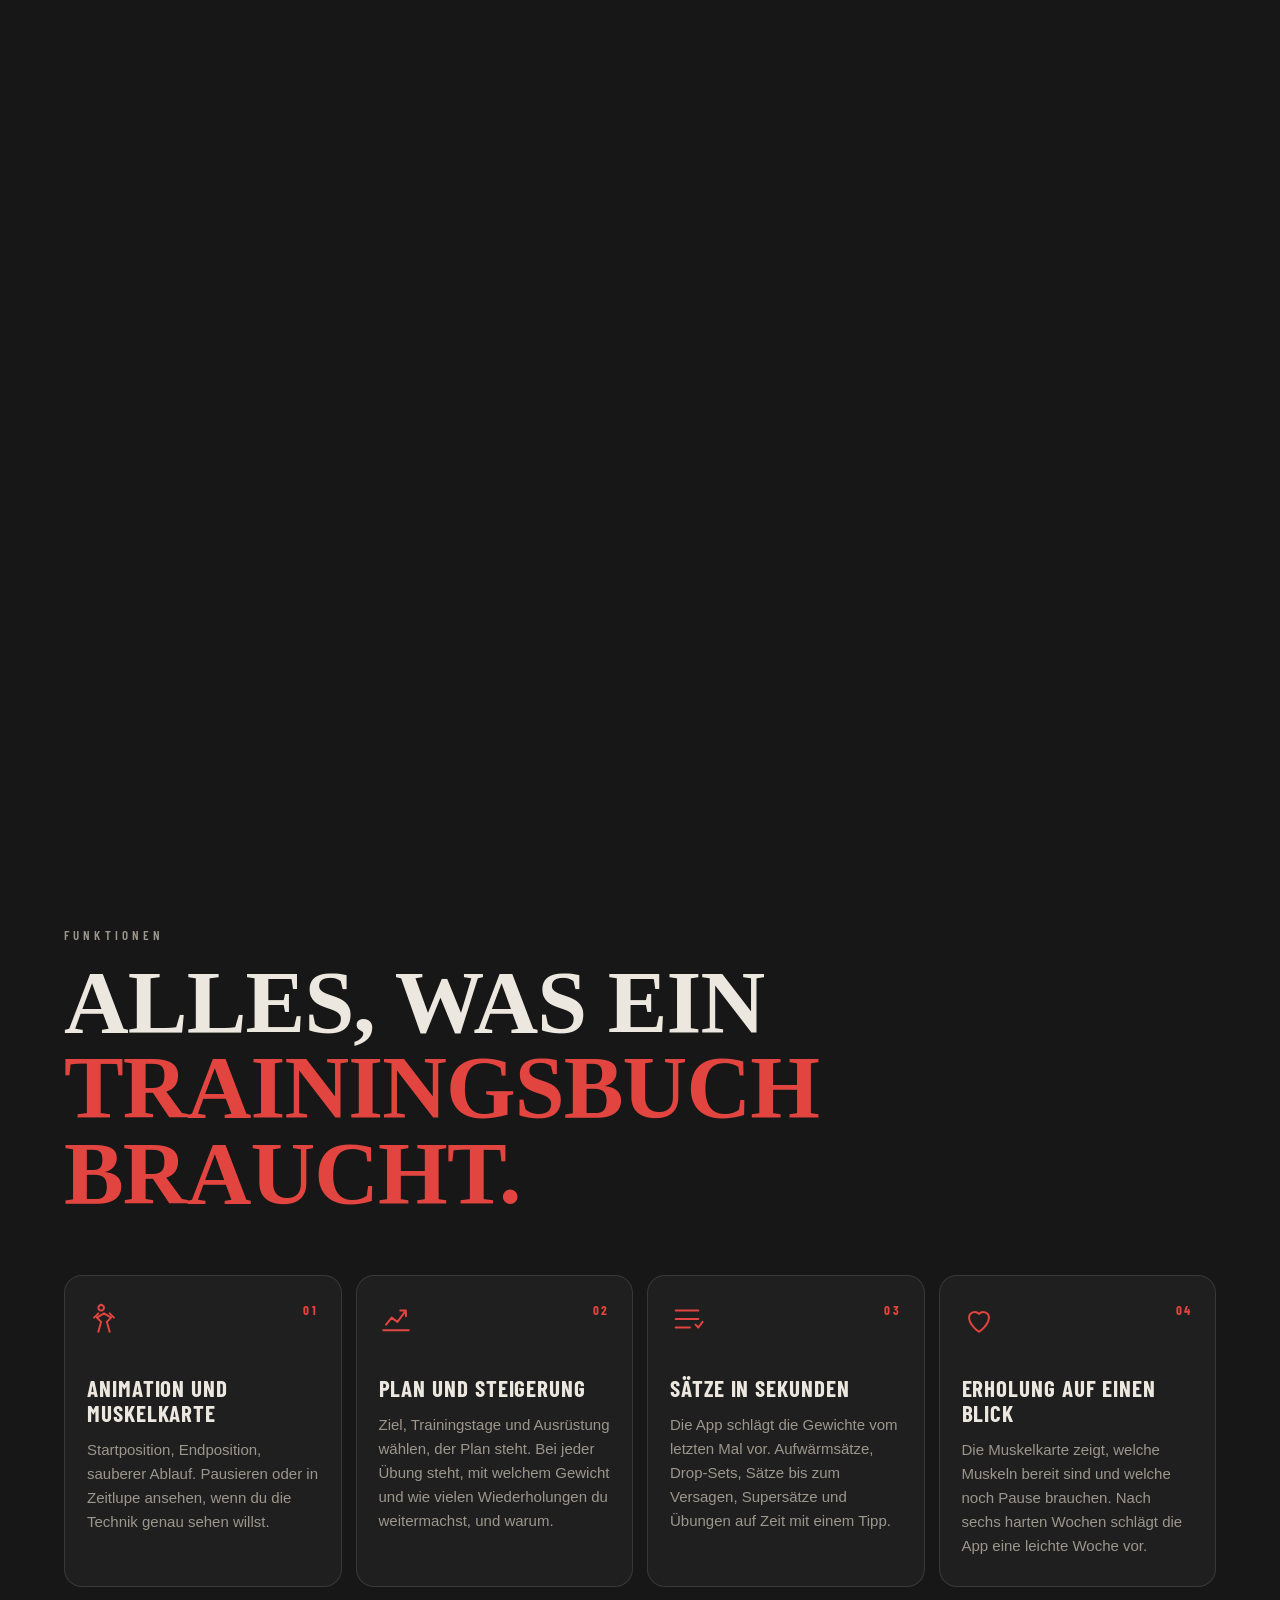
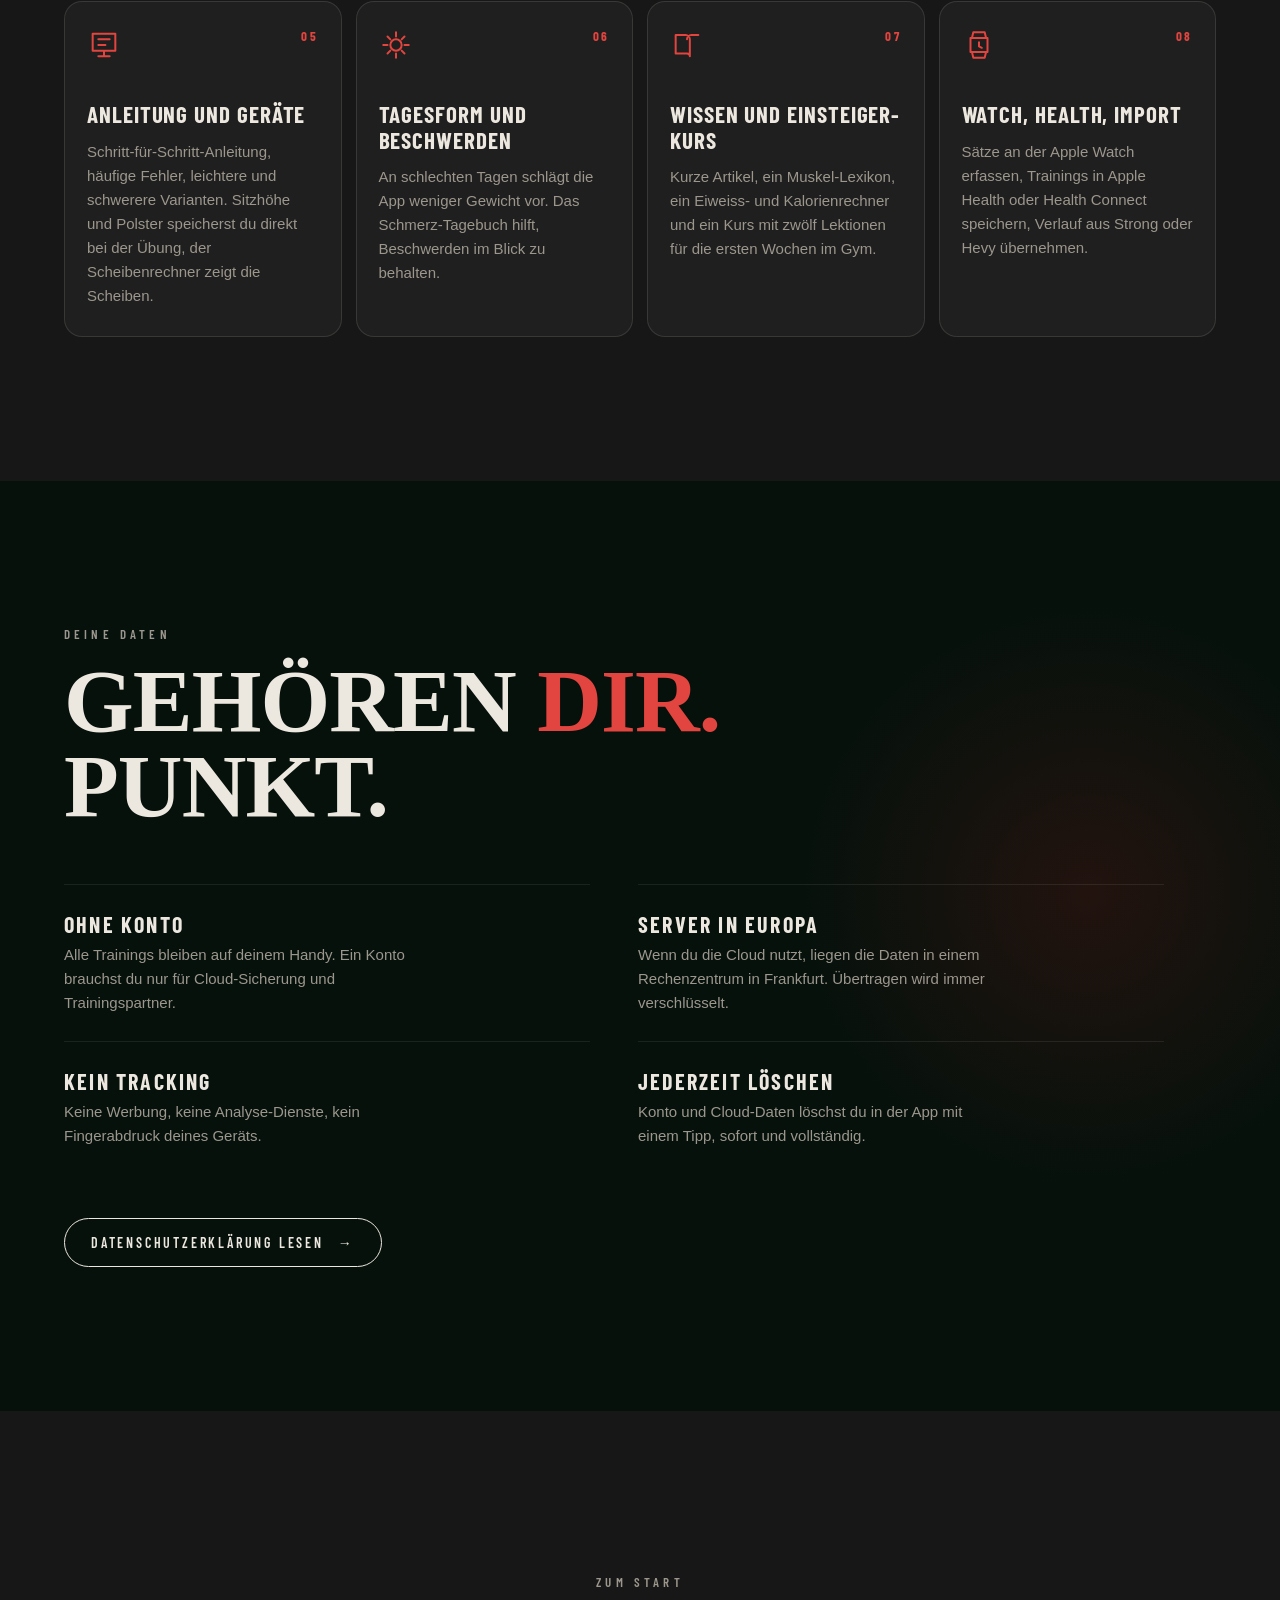
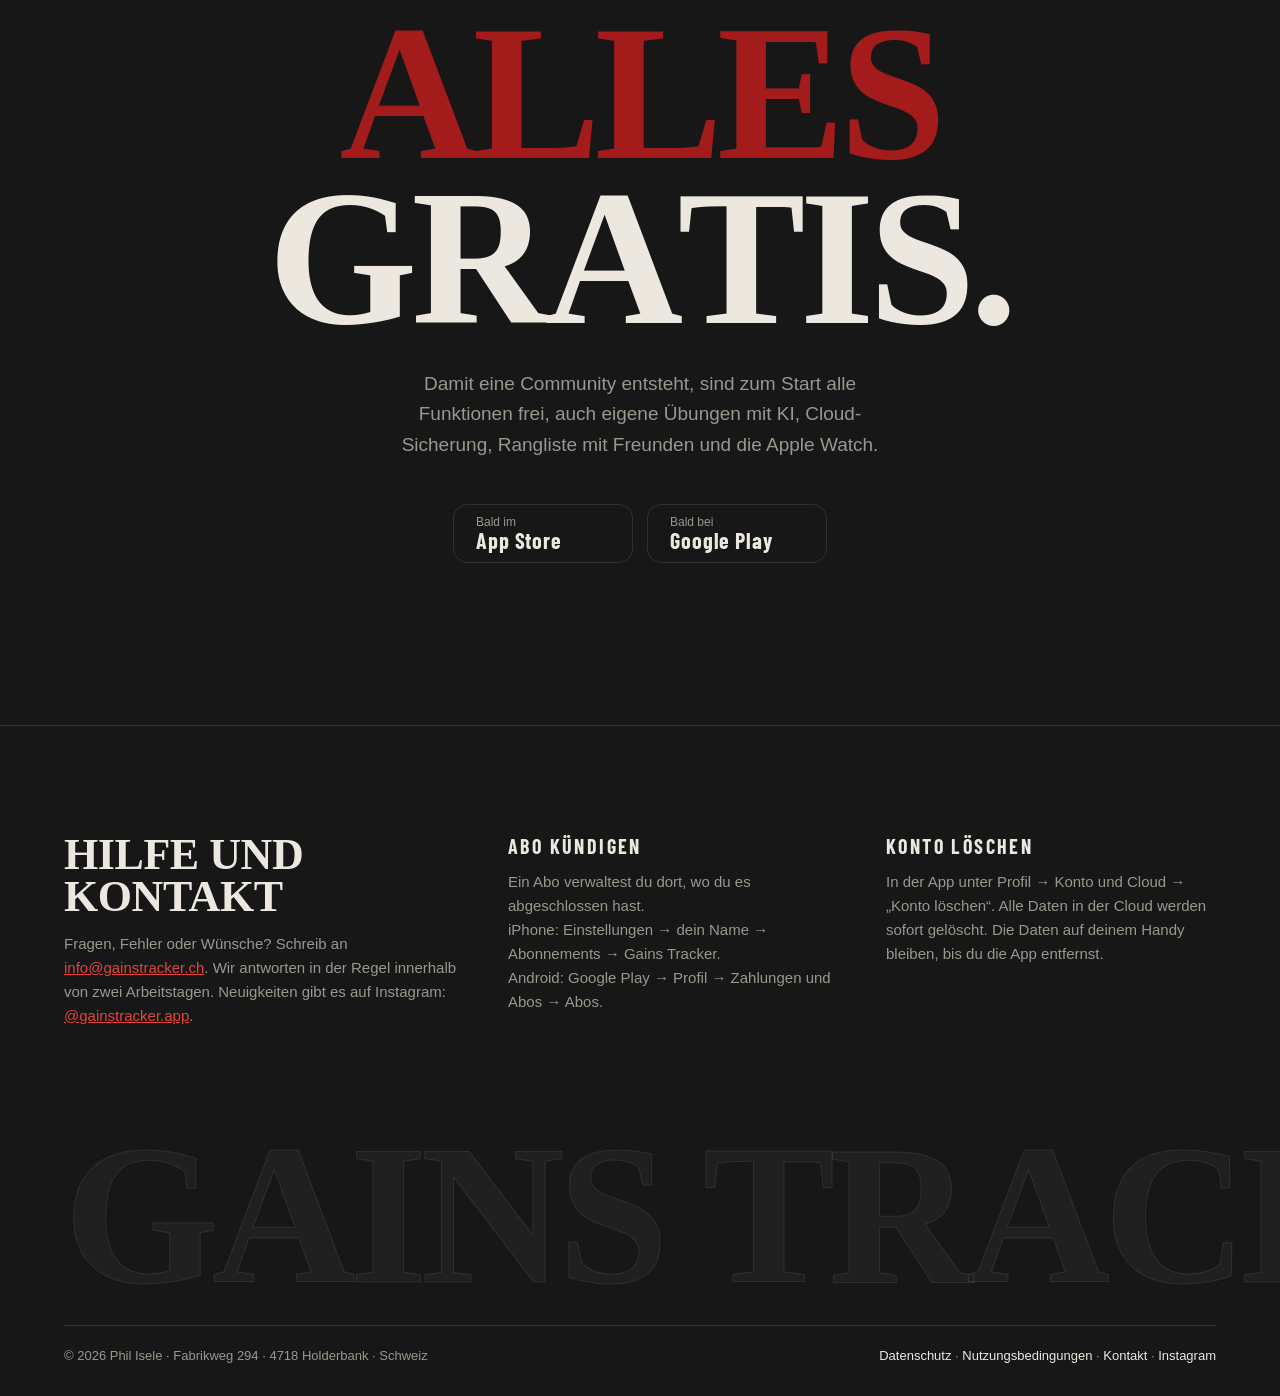
==== commit af67a953: "Webseite 26.10.2026" ====
--- a/index.html
+++ b/index.html
@@ -13,16 +13,9 @@
 <meta property="og:description" content="Jede Übung als Animation, dein nächstes Gewicht mit Begründung, Wettkampf mit Freunden.">
 <meta property="og:image" content="assets/screens/1-training.jpg">
 <meta property="og:locale" content="de_CH">
-<link rel="stylesheet" href="assets/site.css?v=20261025g">
+<link rel="stylesheet" href="assets/site.css?v=20261026b">
 </head>
 <body>
-
-<!-- Intro: the three brand colours arrive as cards, then lift away -->
-<div class="intro" aria-hidden="true">
-  <div class="swatch" style="--c:#171717;--i:0"><b>Charcoal<br>Black</b><i></i><small>#171717</small></div>
-  <div class="swatch" style="--c:#06110C;--i:1"><b>Forest<br>Green</b><i></i><small>#06110C</small></div>
-  <div class="swatch" style="--c:#A31C1B;--i:2"><b>Crimson<br>Red</b><i></i><small>#A31C1B</small></div>
-</div>
 
 <div class="progress" aria-hidden="true"></div>
 
@@ -287,6 +280,6 @@
   </div>
 </footer>
 
-<script src="assets/site.js?v=20261025g"></script>
+<script src="assets/site.js?v=20261026b"></script>
 </body>
 </html>
--- a/assets/site.css
+++ b/assets/site.css
@@ -27,21 +27,6 @@
 a { color: inherit; }
 h1, h2, h3, p { margin: 0; }
 ::selection { background: var(--crimson); color: #fff; }
-
-/* ---------- Intro ---------- */
-.intro { position: fixed; inset: 0; z-index: 100; background: var(--charcoal); display: flex; align-items: center; justify-content: center; gap: clamp(8px, 2vw, 20px); pointer-events: none; }
-.swatch { width: clamp(92px, 22vw, 200px); aspect-ratio: 3 / 4.2; border-radius: 16px; background: var(--c); border: 1px solid rgba(255,255,255,.08); padding: clamp(10px, 2vw, 18px); display: flex; flex-direction: column; justify-content: flex-end; color: var(--cream);
-  box-shadow: 0 30px 60px rgba(0,0,0,.45); opacity: 0; transform: translateY(60px) rotate(calc((var(--i) - 1) * 6deg)) scale(.9);
-  animation: swatch-in .9s var(--ease) calc(var(--i) * .14s) forwards; }
-.swatch b { font: 400 clamp(13px, 2.4vw, 22px)/1.05 var(--serif); text-transform: uppercase; letter-spacing: .02em; }
-.swatch i { display: block; width: 26px; height: 1px; background: currentColor; opacity: .6; margin: 10px 0 8px; }
-.swatch small { font: 600 clamp(9px, 1.4vw, 12px) var(--cond); letter-spacing: .12em; opacity: .8; }
-@keyframes swatch-in { to { opacity: 1; transform: none; } }
-.intro.out { animation: intro-out .9s var(--ease) forwards; }
-.intro.out .swatch { animation: swatch-out .8s var(--ease) calc((2 - var(--i)) * .07s) forwards; opacity: 1; transform: none; }
-@keyframes swatch-out { to { transform: translateY(-120vh) rotate(calc((var(--i) - 1) * -8deg)); } }
-@keyframes intro-out { 0%, 40% { background-color: var(--charcoal); } 100% { background-color: transparent; visibility: hidden; } }
-.intro.gone { display: none; }
 
 /* ---------- Scroll progress + nav ---------- */
 .progress { position: fixed; top: 0; left: 0; right: 0; height: 3px; z-index: 60; background: var(--crimson); transform-origin: 0 50%; transform: scaleX(0); }
@@ -454,7 +439,6 @@
 /* Calm version for people who turned animations off */
 @media (prefers-reduced-motion: reduce) {
   html { scroll-behavior: auto; }
-  .intro { display: none; }
   *, *::before, *::after { animation: none !important; transition: none !important; }
   [data-reveal], [data-wipe], .split .l, .phone, .chip { opacity: 1 !important; transform: none !important; clip-path: none !important; }
   .beam { transform: skewX(-14deg) scaleY(1); }
